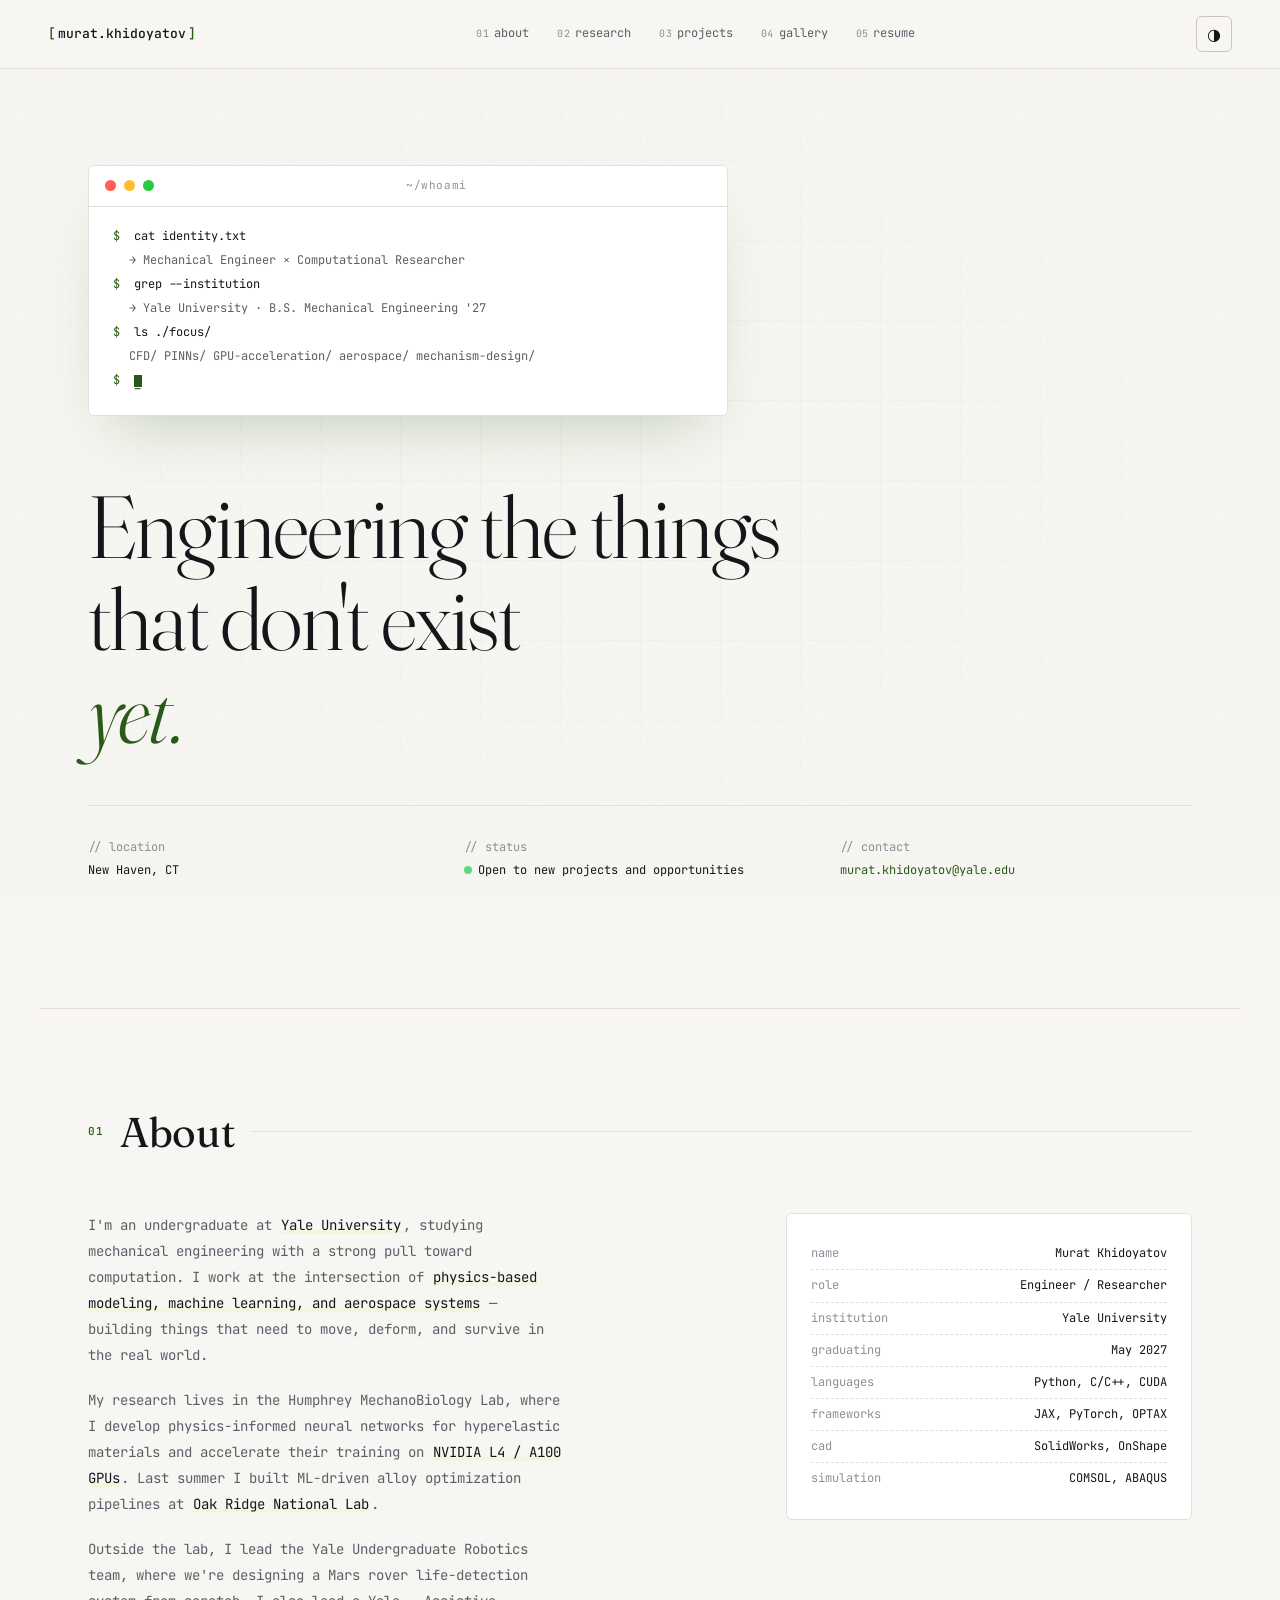
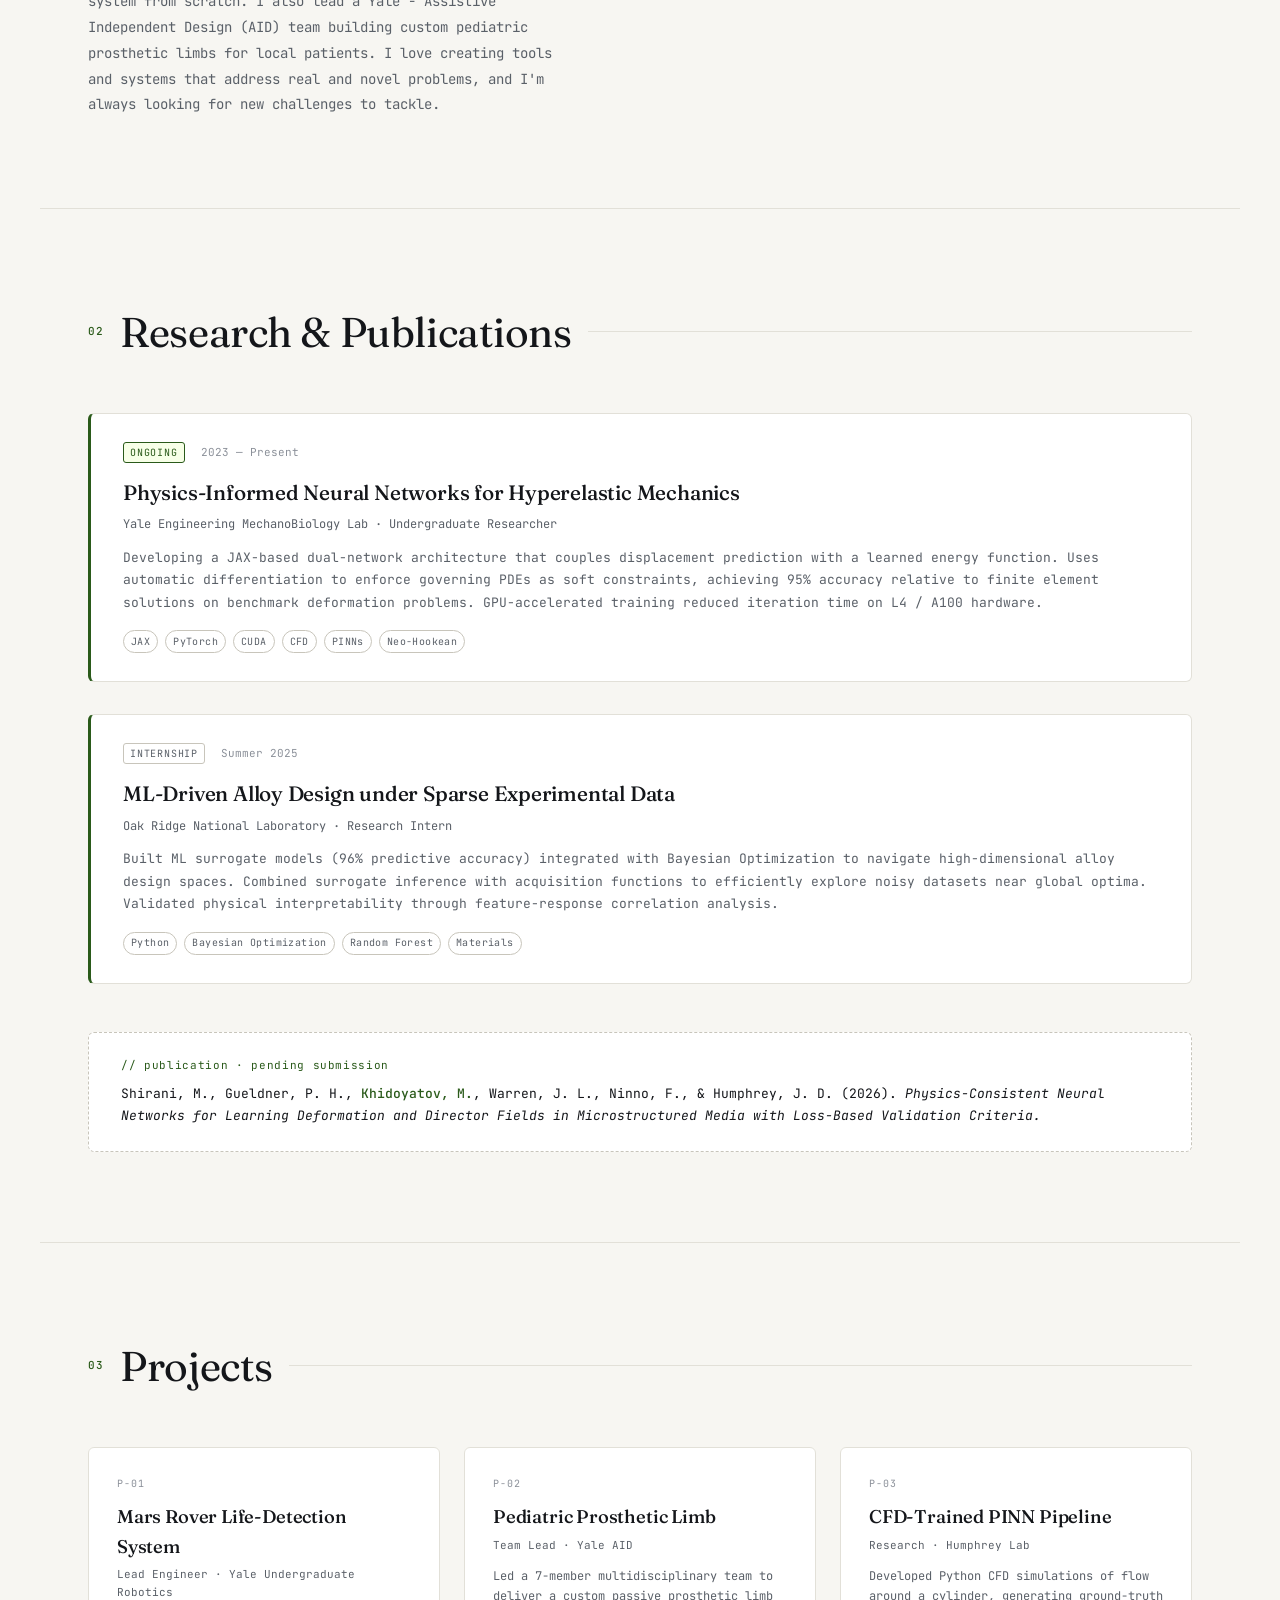
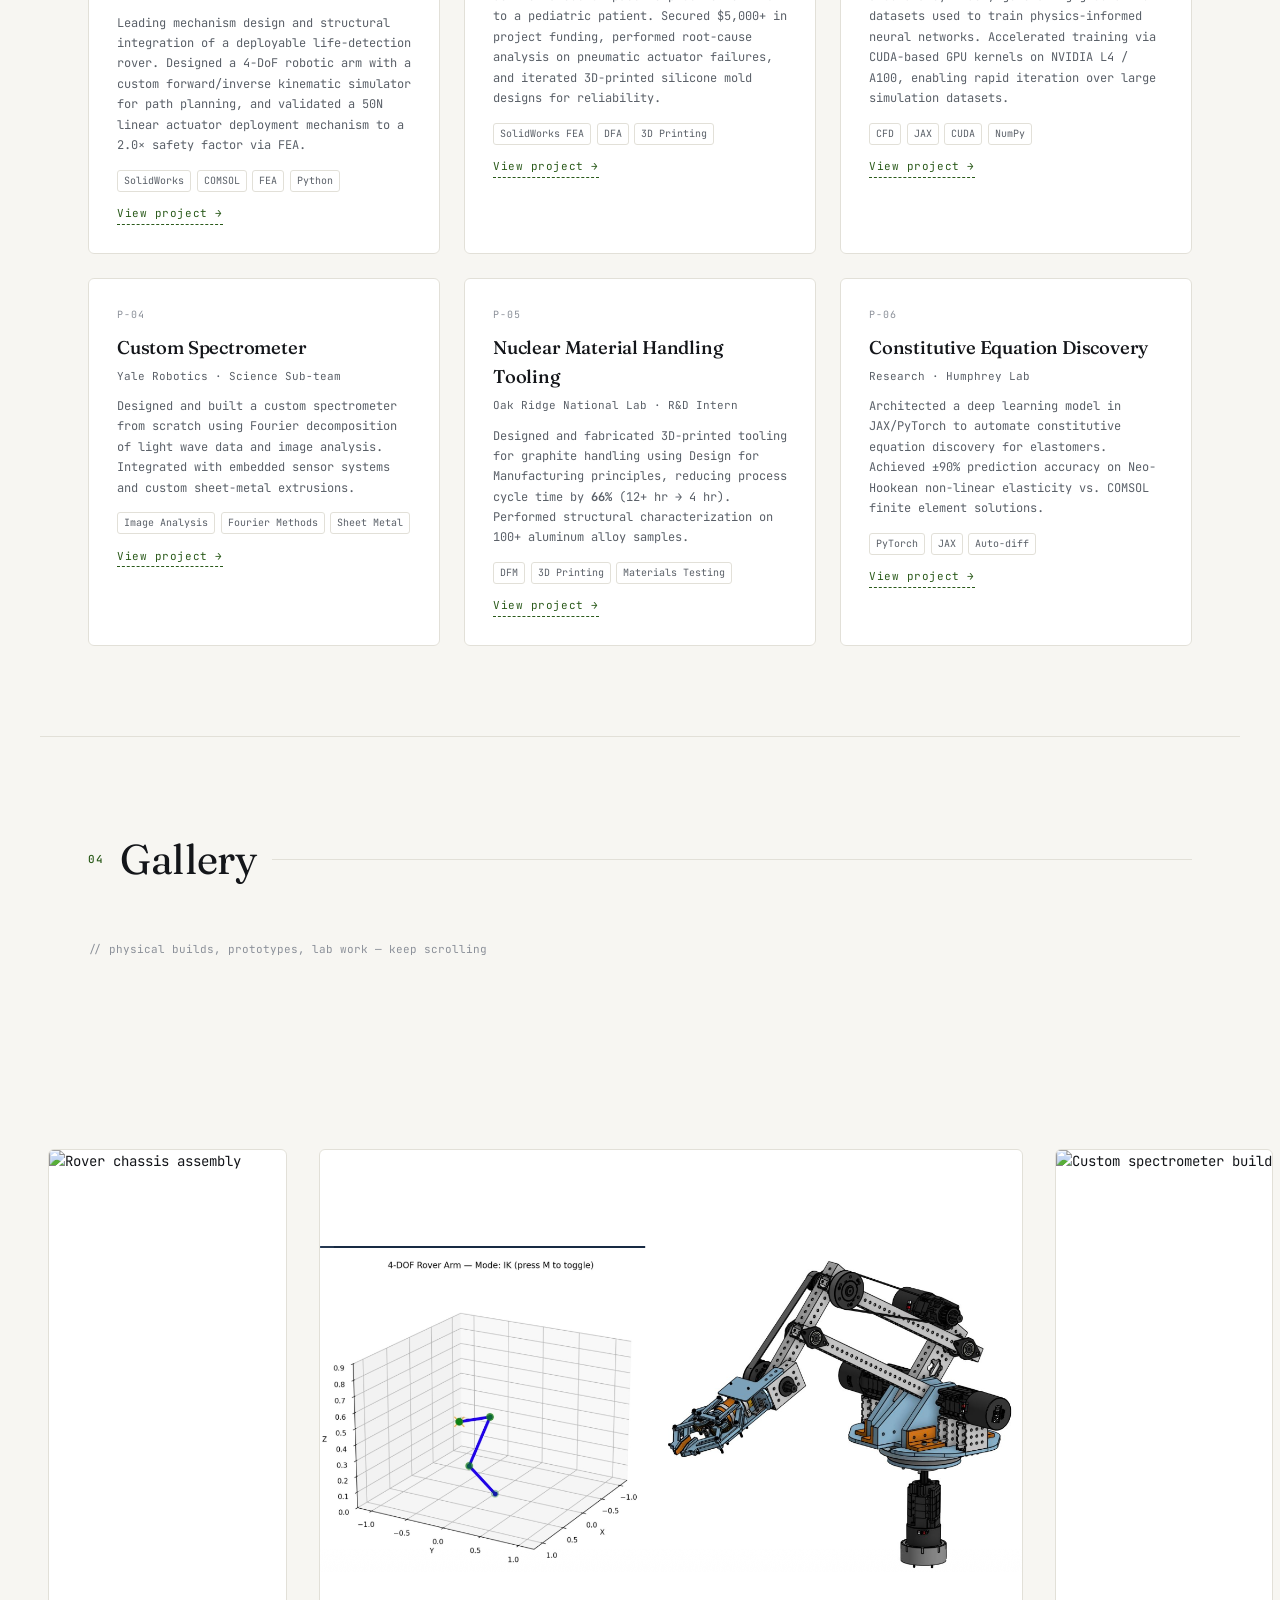
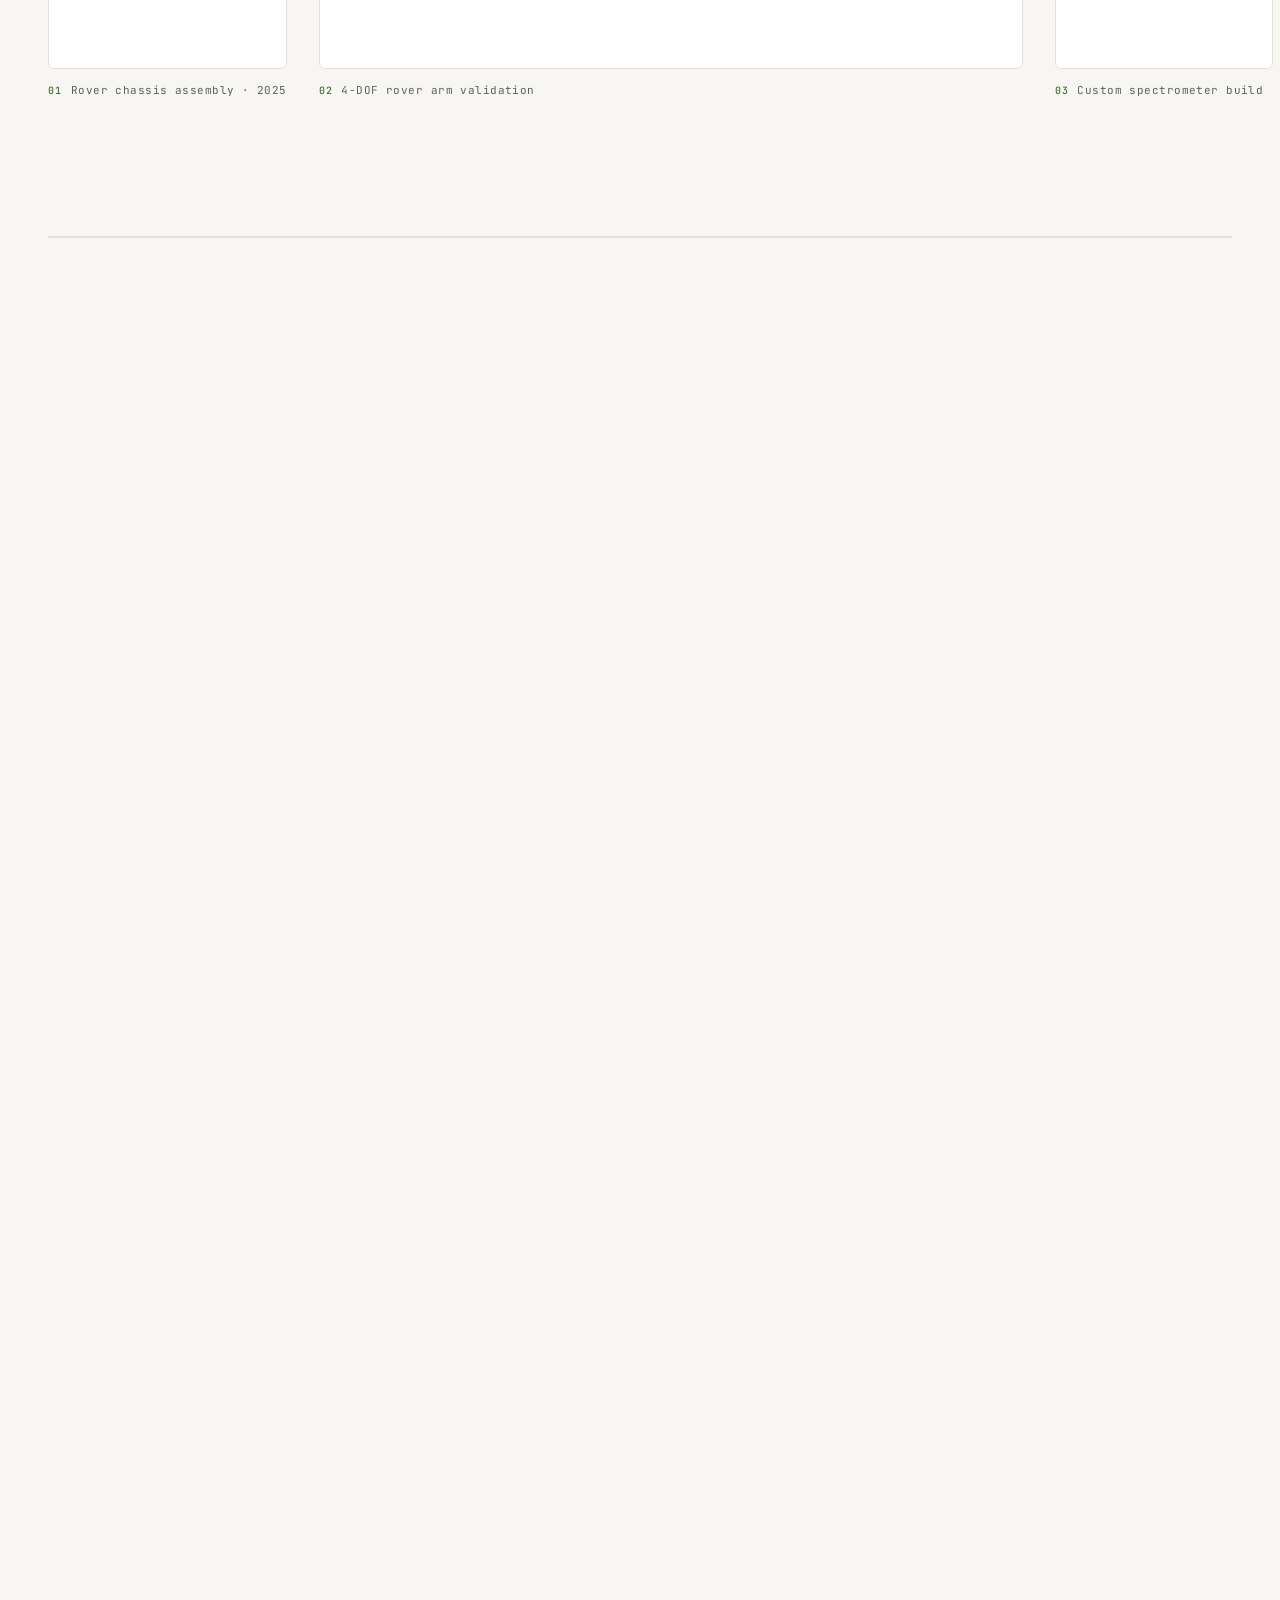
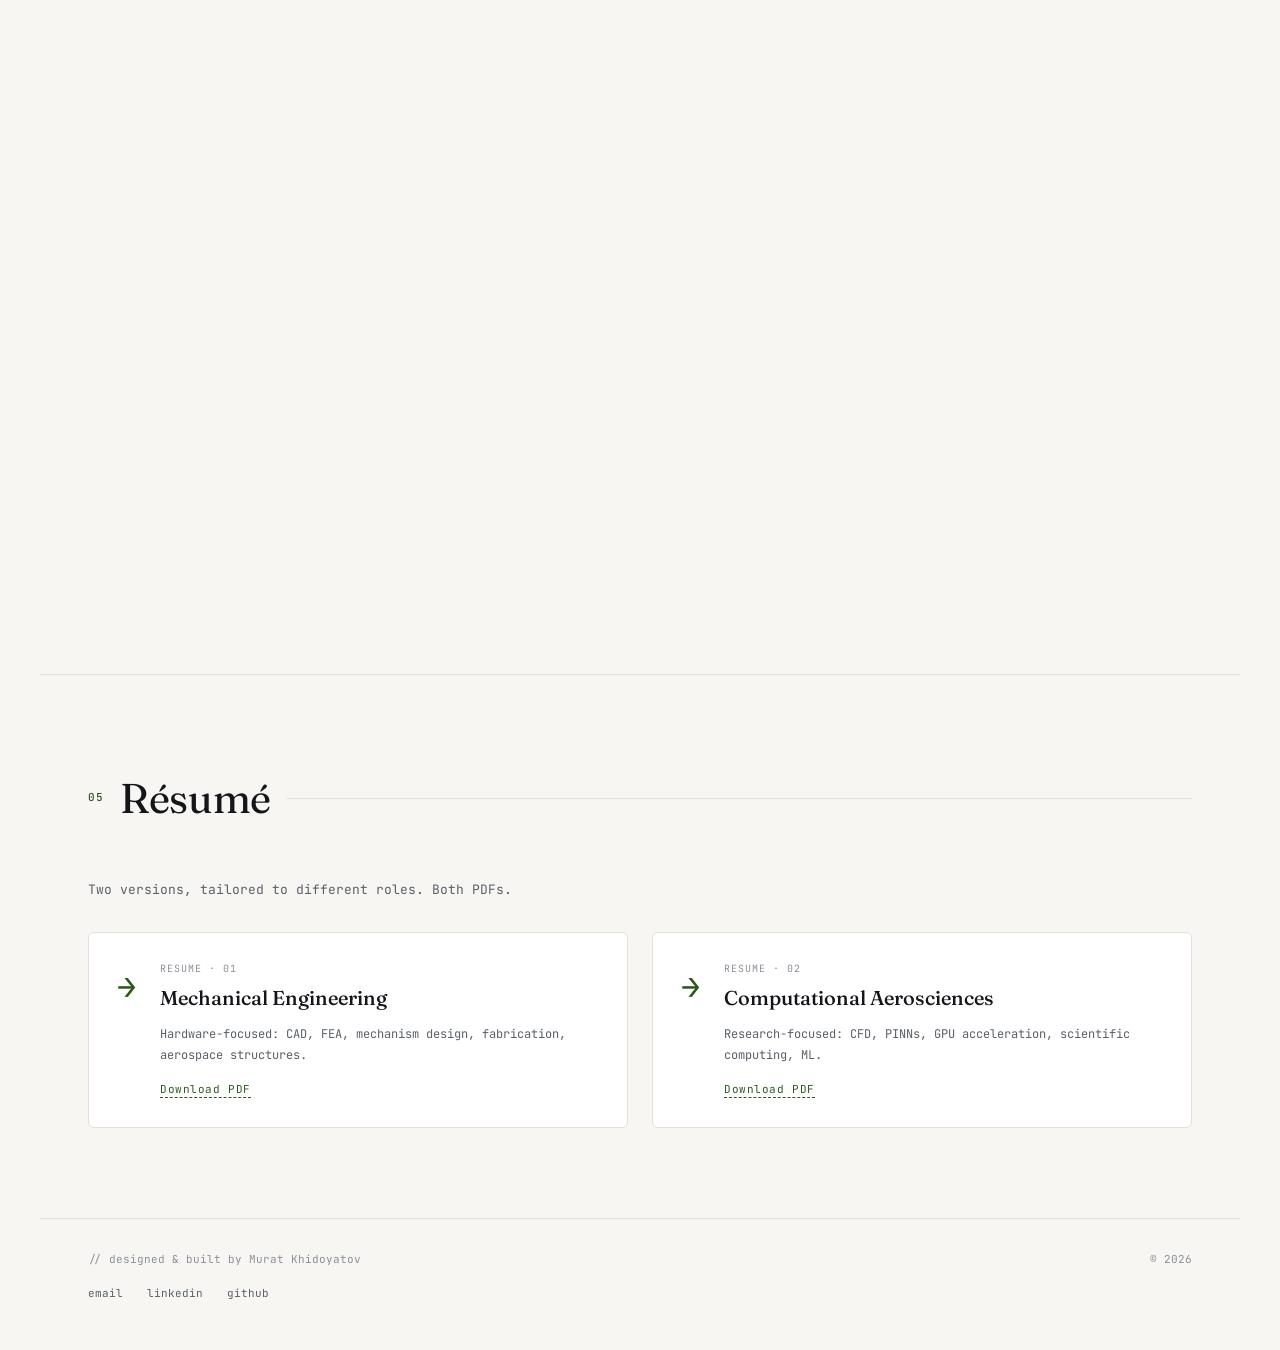
==== index.html @ 37762a69 "Add individual project detail pages with full content from portfolio PDF - Created projects/ folder " ====
<!DOCTYPE html>
<html lang="en">
<head>
  <meta charset="UTF-8" />
  <meta name="viewport" content="width=device-width, initial-scale=1.0" />
  <meta name="description" content="Murat Khidoyatov — Mechanical Engineer & Computational Researcher at Yale University." />
  <title>Murat Khidoyatov / Engineer & Researcher</title>

  <link rel="preconnect" href="https://fonts.googleapis.com" />
  <link rel="preconnect" href="https://fonts.gstatic.com" crossorigin />
  <link href="https://fonts.googleapis.com/css2?family=JetBrains+Mono:wght@300;400;500;700&family=Fraunces:opsz,wght@9..144,300;9..144,400;9..144,500;9..144,700&display=swap" rel="stylesheet" />

  <link rel="stylesheet" href="styles.css" />
  <link rel="icon" type="image/jpeg" href="img/headshot.jpg" />
  <!-- Open Graph (iMessage, Facebook, LinkedIn, Slack, Discord) -->
  <meta property="og:type" content="website" />
  <meta property="og:title" content="Murat Khidoyatov — Engineer & Researcher" />
  <meta property="og:description" content="Mechanical engineering meets computational research. Yale '27. CFD, PINNs, GPU acceleration, mechanism design." />
  <meta property="og:image" content="https://muratkhid.github.io/img/headshot.jpg" />
  <meta property="og:url" content="https://muratkhid.github.io/" />
  <meta property="og:site_name" content="Murat Khidoyatov" />

<!-- Twitter / X -->
<meta name="twitter:card" content="summary_large_image" />
<meta name="twitter:title" content="Murat Khidoyatov — Engineer & Researcher" />
<meta name="twitter:description" content="Mechanical engineering meets computational research. Yale '27." />
<meta name="twitter:image" content="https://muratkhid.github.io/img/headshot.jpg" />
</head>
<body>
  <!-- Background layers -->
  <div class="grid-bg" aria-hidden="true"></div>
  <div class="noise" aria-hidden="true"></div>

  <!-- Top nav -->
  <header class="nav">
    <a href="#" class="nav__brand">
      <span class="brand__bracket">[</span>
      <span class="brand__name">murat.khidoyatov</span>
      <span class="brand__bracket">]</span>
    </a>
    <nav class="nav__links">
      <a href="#about"><span class="nav__num">01</span>about</a>
      <a href="#research"><span class="nav__num">02</span>research</a>
      <a href="#projects"><span class="nav__num">03</span>projects</a>
      <a href="#gallery"><span class="nav__num">04</span>gallery</a>
      <a href="#resume"><span class="nav__num">05</span>resume</a>
    </nav>
    <button class="nav__theme" id="themeToggle" aria-label="Toggle theme">
      <span class="theme-icon">◐</span>
    </button>
  </header>

  <!-- HERO -->
  <section class="hero">
    <div class="hero__terminal">
      <div class="terminal__header">
        <span class="dot dot--red"></span>
        <span class="dot dot--yellow"></span>
        <span class="dot dot--green"></span>
        <span class="terminal__title">~/whoami</span>
      </div>
      <div class="terminal__body">
        <div class="line"><span class="prompt">$</span> <span class="cmd">cat identity.txt</span></div>
        <div class="line line--out">→ Mechanical Engineer × Computational Researcher</div>
        <div class="line"><span class="prompt">$</span> <span class="cmd">grep --institution</span></div>
        <div class="line line--out">→ Yale University · B.S. Mechanical Engineering '27</div>
        <div class="line"><span class="prompt">$</span> <span class="cmd">ls ./focus/</span></div>
        <div class="line line--out">CFD/  PINNs/  GPU-acceleration/  aerospace/  mechanism-design/</div>
        <div class="line"><span class="prompt">$</span> <span class="cursor">_</span></div>
      </div>
    </div>

    <h1 class="hero__title">
      <span class="title__row">Engineering the things</span>
      <span class="title__row">that don't exist</span>
      <span class="title__row title__row--accent">yet.</span>
    </h1>

    <div class="hero__meta">
      <div class="meta__col">
        <span class="meta__label">// location</span>
        <span class="meta__value">New Haven, CT</span>
      </div>
      <div class="meta__col">
        <span class="meta__label">// status</span>
        <span class="meta__value"><span class="pulse"></span>Open to new projects and opportunities</span>
      </div>
      <div class="meta__col">
        <span class="meta__label">// contact</span>
        <a class="meta__value meta__link" href="mailto:murat.khidoyatov@yale.edu">murat.khidoyatov@yale.edu</a>
      </div>
    </div>
  </section>

  <!-- ABOUT -->
  <section class="section" id="about">
    <div class="section__head">
      <span class="section__num">01</span>
      <h2 class="section__title">About</h2>
      <span class="section__rule"></span>
    </div>

    <div class="about__grid">
      <div class="about__text">
        <p>
          I'm an undergraduate at <span class="hl">Yale University</span>, studying
          mechanical engineering with a strong pull toward computation. I work at the
          intersection of <span class="hl">physics-based modeling, machine learning,
          and aerospace systems</span> — building things that need to move, deform,
          and survive in the real world.
        </p>
        <p>
          My research lives in the Humphrey MechanoBiology Lab,
          where I develop physics-informed neural networks for hyperelastic
          materials and accelerate their training on
          <span class="hl">NVIDIA L4 / A100 GPUs</span>. Last summer I built ML-driven
          alloy optimization pipelines at <span class="hl">Oak Ridge National Lab</span>.
        </p>
        <p>
          Outside the lab, I lead the Yale Undergraduate Robotics team, where we're
          designing a Mars rover life-detection system from scratch. I also lead a Yale - Assistive Independent Design (AID) team building custom pediatric prosthetic limbs for local patients.
          I love creating tools and systems that address real and novel problems, and I'm always looking for new challenges to tackle.
        </p>
      </div>

      <aside class="about__card">
        <div class="card__row"><span>name</span><span>Murat Khidoyatov</span></div>
        <div class="card__row"><span>role</span><span>Engineer / Researcher</span></div>
        <div class="card__row"><span>institution</span><span>Yale University</span></div>
        <div class="card__row"><span>graduating</span><span>May 2027</span></div>
        <div class="card__row"><span>languages</span><span>Python, C/C++, CUDA</span></div>
        <div class="card__row"><span>frameworks</span><span>JAX, PyTorch, OPTAX</span></div>
        <div class="card__row"><span>cad</span><span>SolidWorks, OnShape</span></div>
        <div class="card__row"><span>simulation</span><span>COMSOL, ABAQUS</span></div>
      </aside>
    </div>
  </section>

  <!-- RESEARCH & PUBLICATIONS -->
  <section class="section" id="research">
    <div class="section__head">
      <span class="section__num">02</span>
      <h2 class="section__title">Research &amp; Publications</h2>
      <span class="section__rule"></span>
    </div>

    <div class="research__list">
      <article class="research__item">
        <div class="research__meta">
          <span class="tag tag--active">ongoing</span>
          <span class="research__date">2023 — Present</span>
        </div>
        <h3 class="research__title">Physics-Informed Neural Networks for Hyperelastic Mechanics</h3>
        <p class="research__org">Yale Engineering MechanoBiology Lab · Undergraduate Researcher</p>
        <p class="research__body">
          Developing a JAX-based dual-network architecture that couples displacement
          prediction with a learned energy function. Uses automatic differentiation
          to enforce governing PDEs as soft constraints, achieving 95% accuracy
          relative to finite element solutions on benchmark deformation problems.
          GPU-accelerated training reduced iteration time on L4 / A100 hardware.
        </p>
        <div class="research__tech">
          <span>JAX</span><span>PyTorch</span><span>CUDA</span><span>CFD</span><span>PINNs</span><span>Neo-Hookean</span>
        </div>
      </article>

      <article class="research__item">
        <div class="research__meta">
          <span class="tag">internship</span>
          <span class="research__date">Summer 2025</span>
        </div>
        <h3 class="research__title">ML-Driven Alloy Design under Sparse Experimental Data</h3>
        <p class="research__org">Oak Ridge National Laboratory · Research Intern</p>
        <p class="research__body">
          Built ML surrogate models (96% predictive accuracy) integrated with
          Bayesian Optimization to navigate high-dimensional alloy design spaces.
          Combined surrogate inference with acquisition functions to efficiently
          explore noisy datasets near global optima. Validated physical
          interpretability through feature-response correlation analysis.
        </p>
        <div class="research__tech">
          <span>Python</span><span>Bayesian Optimization</span><span>Random Forest</span><span>Materials</span>
        </div>
      </article>
    </div>

    <div class="publication">
      <div class="publication__label">// publication · pending submission</div>
      <p class="publication__cite">
        Shirani, M., Gueldner, P. H., <strong>Khidoyatov, M.</strong>, Warren, J. L.,
        Ninno, F., &amp; Humphrey, J. D. (2026).
        <em>Physics-Consistent Neural Networks for Learning Deformation and Director
        Fields in Microstructured Media with Loss-Based Validation Criteria.</em>
      </p>
    </div>
  </section>

  <!-- PROJECTS -->
  <section class="section" id="projects">
    <div class="section__head">
      <span class="section__num">03</span>
      <h2 class="section__title">Projects</h2>
      <span class="section__rule"></span>
    </div>

    <div class="projects__grid">
      <article class="project">
        <div class="project__index">P-01</div>
        <h3 class="project__title">Mars Rover Life-Detection System</h3>
        <p class="project__role">Lead Engineer · Yale Undergraduate Robotics</p>
        <p class="project__body">
          Leading mechanism design and structural integration of a deployable
          life-detection rover. Designed a 4-DoF robotic arm with a custom
          forward/inverse kinematic simulator for path planning, and validated a
          50N linear actuator deployment mechanism to a 2.0× safety factor via FEA.
        </p>
        <div class="project__tech">
          <span>SolidWorks</span><span>COMSOL</span><span>FEA</span><span>Python</span>
        </div>
        <a href="projects/mars-rover.html" class="project__link">View project →</a>
      </article>

      <article class="project">
        <div class="project__index">P-02</div>
        <h3 class="project__title">Pediatric Prosthetic Limb</h3>
        <p class="project__role">Team Lead · Yale AID</p>
        <p class="project__body">
          Led a 7-member multidisciplinary team to deliver a custom passive
          prosthetic limb to a pediatric patient. Secured $5,000+ in project
          funding, performed root-cause analysis on pneumatic actuator failures,
          and iterated 3D-printed silicone mold designs for reliability.
        </p>
        <div class="project__tech">
          <span>SolidWorks FEA</span><span>DFA</span><span>3D Printing</span>
        </div>
        <a href="projects/prosthetics.html" class="project__link">View project →</a>
      </article>

      <article class="project">
        <div class="project__index">P-03</div>
        <h3 class="project__title">CFD-Trained PINN Pipeline</h3>
        <p class="project__role">Research · Humphrey Lab</p>
        <p class="project__body">
          Developed Python CFD simulations of flow around a cylinder, generating
          ground-truth datasets used to train physics-informed neural networks.
          Accelerated training via CUDA-based GPU kernels on NVIDIA L4 / A100,
          enabling rapid iteration over large simulation datasets.
        </p>
        <div class="project__tech">
          <span>CFD</span><span>JAX</span><span>CUDA</span><span>NumPy</span>
        </div>
        <a href="projects/research.html" class="project__link">View project →</a>
      </article>

      <article class="project">
        <div class="project__index">P-04</div>
        <h3 class="project__title">Custom Spectrometer</h3>
        <p class="project__role">Yale Robotics · Science Sub-team</p>
        <p class="project__body">
          Designed and built a custom spectrometer from scratch using Fourier
          decomposition of light wave data and image analysis. Integrated with
          embedded sensor systems and custom sheet-metal extrusions.
        </p>
        <div class="project__tech">
          <span>Image Analysis</span><span>Fourier Methods</span><span>Sheet Metal</span>
        </div>
        <a href="projects/spectrometer.html" class="project__link">View project →</a>
      </article>

      <article class="project">
        <div class="project__index">P-05</div>
        <h3 class="project__title">Nuclear Material Handling Tooling</h3>
        <p class="project__role">Oak Ridge National Lab · R&amp;D Intern</p>
        <p class="project__body">
          Designed and fabricated 3D-printed tooling for graphite handling using
          Design for Manufacturing principles, reducing process cycle time by
          <strong>66%</strong> (12+ hr → 4 hr). Performed structural
          characterization on 100+ aluminum alloy samples.
        </p>
        <div class="project__tech">
          <span>DFM</span><span>3D Printing</span><span>Materials Testing</span>
        </div>
        <a href="projects/ornl.html" class="project__link">View project →</a>
      </article>

      <article class="project">
        <div class="project__index">P-06</div>
        <h3 class="project__title">Constitutive Equation Discovery</h3>
        <p class="project__role">Research · Humphrey Lab</p>
        <p class="project__body">
          Architected a deep learning model in JAX/PyTorch to automate constitutive
          equation discovery for elastomers. Achieved ±90% prediction accuracy on
          Neo-Hookean non-linear elasticity vs. COMSOL finite element solutions.
        </p>
        <div class="project__tech">
          <span>PyTorch</span><span>JAX</span><span>Auto-diff</span>
        </div>
        <a href="projects/research.html" class="project__link">View project →</a>
      </article>
    </div>
  </section>

  <!-- GALLERY -->
  <section class="section section--gallery" id="gallery">
    <div class="section__head">
      <span class="section__num">04</span>
      <h2 class="section__title">Gallery</h2>
      <span class="section__rule"></span>
    </div>

    <p class="gallery__hint">// physical builds, prototypes, lab work — keep scrolling</p>
  </section>

  <!-- Apple-style horizontal-scroll-on-vertical-scroll carousel -->
  <section class="hscroll" aria-label="Project gallery carousel">
    <div class="hscroll__sticky">
      <div class="hscroll__track" id="hscrollTrack">
        <figure class="hscroll__slide">
          <img src="img/rover-deployment.jpg" alt="Rover chassis assembly" loading="lazy" />
          <figcaption><span class="cap__num">01</span>Rover chassis assembly · 2025</figcaption>
        </figure>
        <figure class="hscroll__slide">
          <img src="img/actuator-test.jpg" alt="4-DOF rover arm test" loading="lazy" />
          <figcaption><span class="cap__num">02</span>4-DOF rover arm validation</figcaption>
        </figure>
        <figure class="hscroll__slide">
          <img src="img/spectrometer.jpg" alt="Custom spectrometer build" loading="lazy" />
          <figcaption><span class="cap__num">03</span>Custom spectrometer build</figcaption>
        </figure>
        <figure class="hscroll__slide">
          <img src="img/ornl-lab.jpg" alt="Oak Ridge research poster" loading="lazy" />
          <figcaption><span class="cap__num">04</span>ORNL — ML alloy optimization</figcaption>
        </figure>
        <figure class="hscroll__slide">
          <img src="img/prosthetic-glove.jpg" alt="Pediatric prosthetic limb" loading="lazy" />
          <figcaption><span class="cap__num">05</span>Pediatric prosthetic limb</figcaption>
        </figure>
        <figure class="hscroll__slide">
          <img src="img/PINN-results.jpg" alt="ML material prediction" loading="lazy" />
          <figcaption><span class="cap__num">06</span>ML material prediction</figcaption>
        </figure>
        <figure class="hscroll__slide">
          <img src="img/flow-CFD.jpg" alt="simulating flow around a cylinder" loading="lazy" />
          <figcaption><span class="cap__num">07</span>simulating flow around a cylinder</figcaption>
        </figure>
      </div>

      <div class="hscroll__progress">
        <div class="hscroll__progress-fill" id="hscrollProgress"></div>
      </div>
    </div>
  </section>

  <!-- RESUME -->
  <section class="section" id="resume">
    <div class="section__head">
      <span class="section__num">05</span>
      <h2 class="section__title">Résumé</h2>
      <span class="section__rule"></span>
    </div>

    <p class="resume__intro">
      Two versions, tailored to different roles. Both PDFs.
    </p>

    <div class="resume__grid">
      <a class="resume__card" href="resume/Murat_Khidoyatov_Mechanical_Engineering_Resume.pdf" download>
        <div class="resume__icon">→</div>
        <div class="resume__body">
          <span class="resume__tag">RESUME · 01</span>
          <h3>Mechanical Engineering</h3>
          <p>Hardware-focused: CAD, FEA, mechanism design, fabrication, aerospace structures.</p>
          <span class="resume__cta">Download PDF</span>
        </div>
      </a>

      <a class="resume__card" href="resume/Murat_Khidoyatov_Computational_Aeroscience_Resume.pdf" download>
        <div class="resume__icon">→</div>
        <div class="resume__body">
          <span class="resume__tag">RESUME · 02</span>
          <h3>Computational Aerosciences</h3>
          <p>Research-focused: CFD, PINNs, GPU acceleration, scientific computing, ML.</p>
          <span class="resume__cta">Download PDF</span>
        </div>
      </a>
    </div>
  </section>

  <!-- FOOTER -->
  <footer class="footer">
    <div class="footer__row">
      <span class="footer__sig">// designed &amp; built by Murat Khidoyatov</span>
      <span class="footer__year">© 2026</span>
    </div>
    <div class="footer__links">
      <a href="mailto:murat.khidoyatov@yale.edu">email</a>
      <a href="https://www.linkedin.com/in/muratkhid" target="_blank" rel="noopener">linkedin</a>
      <a href="https://github.com" target="_blank" rel="noopener">github</a>
    </div>
  </footer>

  <script src="script.js"></script>
</body>
</html>
---- styles.css ----
/* ─────────────────────────────────────────────────────────────────────────────
   MURAT KHIDOYATOV / PORTFOLIO
   Aesthetic: modern technical · dark mode · mono · terminal-inspired
   ───────────────────────────────────────────────────────────────────────────── */

:root {
  /* dark theme (default) */
  --bg: #0a0b0d;
  --bg-elev: #111316;
  --bg-card: #14171b;
  --border: #1f242b;
  --border-strong: #2a3038;
  --text: #e6e7e9;
  --text-dim: #8b9099;
  --text-muted: #5a6068;
  --accent: #c8ff5e;       /* electric chartreuse */
  --accent-soft: #c8ff5e26;
  --warning: #ff9b3d;
  --success: #5dd97f;
  --danger: #ff5d5d;

  --font-mono: 'JetBrains Mono', 'SF Mono', Menlo, Consolas, monospace;
  --font-display: 'Fraunces', 'Times New Roman', serif;

  --max-w: 1200px;
  --pad: clamp(1rem, 4vw, 3rem);
  --radius: 6px;
}

[data-theme='light'] {
  --bg: #f7f6f2;
  --bg-elev: #ffffff;
  --bg-card: #ffffff;
  --border: #e2e0d8;
  --border-strong: #c8c5bb;
  --text: #14161a;
  --text-dim: #5a6068;
  --text-muted: #8b9099;
  --accent: #2a5a1a;
}

* { margin: 0; padding: 0; box-sizing: border-box; }

html { scroll-behavior: smooth; }

body {
  font-family: var(--font-mono);
  background: var(--bg);
  color: var(--text);
  font-size: 14px;
  line-height: 1.6;
  font-feature-settings: 'ss01', 'ss02', 'cv01';
  -webkit-font-smoothing: antialiased;
  overflow-x: hidden;
  position: relative;
}

/* ── Background layers ───────────────────────────────────────────────────── */

.grid-bg {
  position: fixed;
  inset: 0;
  background-image:
    linear-gradient(var(--border) 1px, transparent 1px),
    linear-gradient(90deg, var(--border) 1px, transparent 1px);
  background-size: 80px 80px;
  opacity: 0.25;
  pointer-events: none;
  z-index: 0;
  mask-image: radial-gradient(ellipse at center, black 20%, transparent 75%);
  -webkit-mask-image: radial-gradient(ellipse at center, black 20%, transparent 75%);
}

.noise {
  position: fixed;
  inset: 0;
  pointer-events: none;
  z-index: 1;
  opacity: 0.04;
  background-image: url("data:image/svg+xml,%3Csvg xmlns='http://www.w3.org/2000/svg' width='200' height='200'%3E%3Cfilter id='n'%3E%3CfeTurbulence baseFrequency='0.85' numOctaves='2' stitchTiles='stitch'/%3E%3C/filter%3E%3Crect width='200' height='200' filter='url(%23n)'/%3E%3C/svg%3E");
}

/* ── Navigation ──────────────────────────────────────────────────────────── */

.nav {
  position: sticky;
  top: 0;
  z-index: 100;
  display: flex;
  align-items: center;
  justify-content: space-between;
  padding: 1rem var(--pad);
  background: color-mix(in srgb, var(--bg) 85%, transparent);
  backdrop-filter: blur(12px);
  -webkit-backdrop-filter: blur(12px);
  border-bottom: 1px solid var(--border);
}

.nav__brand {
  text-decoration: none;
  color: var(--text);
  font-size: 13px;
  font-weight: 500;
  display: flex;
  gap: 0.15em;
}

.brand__bracket { color: var(--accent); }

.nav__links {
  display: flex;
  gap: 1.75rem;
  font-size: 12px;
}

.nav__links a {
  text-decoration: none;
  color: var(--text-dim);
  transition: color 0.15s ease;
  display: flex;
  align-items: baseline;
  gap: 0.4em;
}

.nav__links a:hover { color: var(--accent); }

.nav__num {
  font-size: 10px;
  color: var(--text-muted);
  letter-spacing: 0.05em;
}

.nav__theme {
  background: transparent;
  border: 1px solid var(--border-strong);
  color: var(--text);
  width: 36px;
  height: 36px;
  border-radius: var(--radius);
  cursor: pointer;
  font-size: 16px;
  transition: all 0.2s ease;
}

.nav__theme:hover {
  border-color: var(--accent);
  color: var(--accent);
}

@media (max-width: 720px) {
  .nav__links { display: none; }
}

/* ── Hero ────────────────────────────────────────────────────────────────── */

.hero {
  position: relative;
  z-index: 2;
  max-width: var(--max-w);
  margin: 0 auto;
  padding: clamp(3rem, 8vw, 6rem) var(--pad) clamp(4rem, 10vw, 8rem);
}

.hero__terminal {
  background: var(--bg-card);
  border: 1px solid var(--border);
  border-radius: var(--radius);
  margin-bottom: 4rem;
  max-width: 640px;
  font-size: 12px;
  box-shadow: 0 30px 60px -30px color-mix(in srgb, var(--accent) 30%, transparent);
  animation: fadeIn 0.8s ease 0.1s both;
}

.terminal__header {
  display: flex;
  align-items: center;
  gap: 0.5rem;
  padding: 0.7rem 1rem;
  border-bottom: 1px solid var(--border);
  background: var(--bg-elev);
  border-radius: var(--radius) var(--radius) 0 0;
}

.dot {
  width: 11px; height: 11px;
  border-radius: 50%;
}
.dot--red { background: #ff5f56; }
.dot--yellow { background: #ffbd2e; }
.dot--green { background: #27c93f; }

.terminal__title {
  margin-left: auto;
  margin-right: auto;
  color: var(--text-muted);
  font-size: 11px;
  letter-spacing: 0.05em;
}

.terminal__body {
  padding: 1.25rem 1.5rem;
}

.line {
  margin-bottom: 0.4em;
}

.prompt { color: var(--accent); margin-right: 0.6em; }
.cmd    { color: var(--text); }
.line--out { color: var(--text-dim); padding-left: 1.3em; }

.cursor {
  display: inline-block;
  background: var(--accent);
  width: 8px; height: 1em;
  vertical-align: middle;
  animation: blink 1s steps(2) infinite;
}
@keyframes blink { 50% { opacity: 0; } }

.hero__title {
  font-family: var(--font-display);
  font-weight: 300;
  font-size: clamp(2.5rem, 7vw, 5.5rem);
  line-height: 1.05;
  letter-spacing: -0.02em;
  margin-bottom: 3rem;
  max-width: 16ch;
}

.title__row {
  display: block;
  animation: rise 1s ease both;
}
.title__row:nth-child(1) { animation-delay: 0.3s; }
.title__row:nth-child(2) { animation-delay: 0.5s; }
.title__row:nth-child(3) { animation-delay: 0.7s; }

.title__row--accent {
  font-style: italic;
  color: var(--accent);
}

@keyframes rise {
  from { opacity: 0; transform: translateY(20px); }
  to   { opacity: 1; transform: translateY(0); }
}
@keyframes fadeIn {
  from { opacity: 0; }
  to   { opacity: 1; }
}

.hero__meta {
  display: grid;
  grid-template-columns: repeat(auto-fit, minmax(220px, 1fr));
  gap: 1.5rem;
  padding-top: 2rem;
  border-top: 1px solid var(--border);
  font-size: 12px;
}

.meta__col { display: flex; flex-direction: column; gap: 0.3em; }
.meta__label { color: var(--text-muted); }
.meta__value { color: var(--text); }
.meta__link {
  color: var(--accent);
  text-decoration: none;
  transition: opacity 0.15s ease;
}
.meta__link:hover { opacity: 0.7; }

.pulse {
  display: inline-block;
  width: 8px; height: 8px;
  background: var(--success);
  border-radius: 50%;
  margin-right: 0.5em;
  box-shadow: 0 0 0 0 var(--success);
  animation: pulse 2s infinite;
}

@keyframes pulse {
  0%   { box-shadow: 0 0 0 0 color-mix(in srgb, var(--success) 60%, transparent); }
  70%  { box-shadow: 0 0 0 8px transparent; }
  100% { box-shadow: 0 0 0 0 transparent; }
}

/* ── Sections ────────────────────────────────────────────────────────────── */

.section {
  position: relative;
  z-index: 2;
  max-width: var(--max-w);
  margin: 0 auto;
  padding: clamp(3rem, 7vw, 6rem) var(--pad);
  border-top: 1px solid var(--border);
}

.section__head {
  display: flex;
  align-items: center;
  gap: 1rem;
  margin-bottom: 3rem;
}

.section__num {
  font-size: 11px;
  color: var(--accent);
  letter-spacing: 0.1em;
  font-weight: 500;
}

.section__title {
  font-family: var(--font-display);
  font-weight: 400;
  font-size: clamp(1.8rem, 4vw, 2.6rem);
  letter-spacing: -0.01em;
}

.section__rule {
  flex: 1;
  height: 1px;
  background: var(--border);
}

/* ── About ───────────────────────────────────────────────────────────────── */

.about__grid {
  display: grid;
  grid-template-columns: 1.6fr 1fr;
  gap: 3rem;
  align-items: start;
}

@media (max-width: 820px) {
  .about__grid { grid-template-columns: 1fr; }
}

.about__text p {
  color: var(--text-dim);
  font-size: 14px;
  line-height: 1.85;
  margin-bottom: 1.4em;
  max-width: 60ch;
}

.about__text p:last-child { margin-bottom: 0; }

.hl {
  color: var(--text);
  background: linear-gradient(transparent 80%, var(--accent-soft) 80%);
  padding: 0 0.1em;
}

.link {
  color: var(--accent);
  text-decoration: none;
  border-bottom: 1px dashed var(--accent);
  transition: opacity 0.15s ease;
}
.link:hover { opacity: 0.7; }

.about__card {
  background: var(--bg-card);
  border: 1px solid var(--border);
  border-radius: var(--radius);
  padding: 1.5rem;
  font-size: 12px;
  position: sticky;
  top: 6rem;
}

.card__row {
  display: flex;
  justify-content: space-between;
  padding: 0.5em 0;
  border-bottom: 1px dashed var(--border);
}
.card__row:last-child { border-bottom: 0; }
.card__row span:first-child { color: var(--text-muted); }
.card__row span:last-child  { color: var(--text); text-align: right; }

/* ── Research ────────────────────────────────────────────────────────────── */

.research__list {
  display: flex;
  flex-direction: column;
  gap: 2rem;
  margin-bottom: 3rem;
}

.research__item {
  background: var(--bg-card);
  border: 1px solid var(--border);
  border-left: 3px solid var(--accent);
  border-radius: var(--radius);
  padding: 1.75rem 2rem;
  transition: transform 0.25s ease, border-color 0.25s ease;
}

.research__item:hover {
  transform: translateX(4px);
  border-left-color: var(--text);
}

.research__meta {
  display: flex;
  align-items: center;
  gap: 1rem;
  font-size: 11px;
  color: var(--text-muted);
  margin-bottom: 0.8rem;
}

.tag {
  display: inline-block;
  padding: 0.15em 0.6em;
  border: 1px solid var(--border-strong);
  border-radius: 3px;
  font-size: 10px;
  letter-spacing: 0.08em;
  text-transform: uppercase;
  color: var(--text-dim);
}

.tag--active {
  color: var(--accent);
  border-color: var(--accent);
  background: var(--accent-soft);
}

.research__title {
  font-family: var(--font-display);
  font-weight: 500;
  font-size: 1.3rem;
  margin-bottom: 0.3em;
  letter-spacing: -0.01em;
}

.research__org {
  color: var(--text-dim);
  font-size: 12px;
  margin-bottom: 1em;
}

.research__body {
  color: var(--text-dim);
  font-size: 13px;
  line-height: 1.75;
  margin-bottom: 1.2em;
}

.research__tech {
  display: flex;
  flex-wrap: wrap;
  gap: 0.5em;
}
.research__tech span {
  font-size: 10px;
  padding: 0.25em 0.7em;
  border: 1px solid var(--border-strong);
  border-radius: 999px;
  color: var(--text-dim);
  letter-spacing: 0.04em;
}

.publication {
  background: var(--bg-elev);
  border: 1px dashed var(--border-strong);
  border-radius: var(--radius);
  padding: 1.5rem 2rem;
}

.publication__label {
  font-size: 11px;
  color: var(--accent);
  letter-spacing: 0.06em;
  margin-bottom: 0.8em;
}

.publication__cite {
  color: var(--text);
  font-size: 13px;
  line-height: 1.7;
}

.publication__cite strong {
  color: var(--accent);
  font-weight: 500;
}

/* ── Projects ────────────────────────────────────────────────────────────── */

.projects__grid {
  display: grid;
  grid-template-columns: repeat(auto-fill, minmax(320px, 1fr));
  gap: 1.5rem;
}

.project {
  background: var(--bg-card);
  border: 1px solid var(--border);
  border-radius: var(--radius);
  padding: 1.75rem;
  position: relative;
  overflow: hidden;
  transition: border-color 0.25s ease, transform 0.25s ease;
}

.project::before {
  content: '';
  position: absolute;
  top: 0; left: 0; right: 0;
  height: 1px;
  background: linear-gradient(90deg, transparent, var(--accent), transparent);
  transform: translateX(-100%);
  transition: transform 0.5s ease;
}

.project:hover {
  border-color: var(--border-strong);
  transform: translateY(-2px);
}
.project:hover::before { transform: translateX(0); }

.project__index {
  font-size: 10px;
  color: var(--text-muted);
  letter-spacing: 0.1em;
  margin-bottom: 1em;
}

.project__title {
  font-family: var(--font-display);
  font-weight: 500;
  font-size: 1.15rem;
  margin-bottom: 0.3em;
  letter-spacing: -0.01em;
}

.project__role {
  color: var(--text-dim);
  font-size: 11px;
  margin-bottom: 1em;
}

.project__body {
  color: var(--text-dim);
  font-size: 12px;
  line-height: 1.7;
  margin-bottom: 1.2em;
}

.project__tech {
  display: flex;
  flex-wrap: wrap;
  gap: 0.4em;
}

.project__tech span {
  font-size: 10px;
  padding: 0.2em 0.6em;
  background: var(--bg-elev);
  border: 1px solid var(--border);
  border-radius: 3px;
  color: var(--text-dim);
}

/* ── Gallery hint ────────────────────────────────────────────────────────── */

.section--gallery { padding-bottom: 1rem; }

.gallery__hint {
  color: var(--text-muted);
  font-size: 11px;
  margin-bottom: 0;
}

/* ── Apple-style horizontal-scroll-on-vertical-scroll ────────────────────── */

.hscroll {
  position: relative;
  height: 500vh;       /* total scroll budget — tweak for pacing */
  background: var(--bg);
}

.hscroll__sticky {
  position: sticky;
  top: 0;
  height: 100vh;
  overflow: hidden;
  display: flex;
  flex-direction: column;
  justify-content: center;
}

.hscroll__track {
  display: flex;
  align-items: center;
  gap: 2rem;
  padding-left: var(--pad);
  padding-right: var(--pad);
  will-change: transform;
}

.hscroll__slide {
  flex: 0 0 auto;
  display: flex;
  flex-direction: column;
  gap: 0.8rem;
  max-width: min(55vw, 720px);
}

.hscroll__slide img {
  height: min(60vh, 520px);
  width: auto;
  max-width: 100%;
  display: block;
  border-radius: var(--radius);
  border: 1px solid var(--border);
  background: var(--bg-card);
  object-fit: contain;
}

.hscroll__slide figcaption {
  font-family: var(--font-mono);
  font-size: 11px;
  color: var(--text-dim);
  letter-spacing: 0.04em;
  display: flex;
  align-items: baseline;
  gap: 0.8em;
}

.cap__num {
  color: var(--accent);
  font-size: 10px;
  letter-spacing: 0.1em;
}

.hscroll__progress {
  position: absolute;
  bottom: 4vh;
  left: var(--pad);
  right: var(--pad);
  height: 2px;
  background: var(--border);
  border-radius: 2px;
  overflow: hidden;
}

.hscroll__progress-fill {
  height: 100%;
  width: 0%;
  background: var(--accent);
  transition: width 0.05s linear;
}

@media (max-width: 720px) {
  .hscroll { height: auto; }
  .hscroll__sticky {
    position: static;
    height: auto;
    padding: 1rem 0 2rem;
  }
  .hscroll__track {
    overflow-x: auto;
    scroll-snap-type: x mandatory;
    padding-bottom: 1rem;
  }
  .hscroll__track::-webkit-scrollbar { display: none; }
  .hscroll__slide {
    scroll-snap-align: start;
    max-width: 90vw;
  }
  .hscroll__slide img { height: 50vh; }
  .hscroll__progress { display: none; }
}

/* ── Resume ──────────────────────────────────────────────────────────────── */

.resume__intro {
  color: var(--text-dim);
  font-size: 13px;
  margin-bottom: 2rem;
  max-width: 60ch;
}

.resume__grid {
  display: grid;
  grid-template-columns: repeat(auto-fit, minmax(320px, 1fr));
  gap: 1.5rem;
}

.resume__card {
  display: flex;
  align-items: stretch;
  gap: 1.5rem;
  text-decoration: none;
  background: var(--bg-card);
  border: 1px solid var(--border);
  border-radius: var(--radius);
  padding: 1.75rem;
  color: var(--text);
  transition: all 0.25s ease;
  position: relative;
  overflow: hidden;
}

.resume__card:hover {
  border-color: var(--accent);
  transform: translateY(-2px);
  box-shadow: 0 20px 40px -20px color-mix(in srgb, var(--accent) 25%, transparent);
}

.resume__icon {
  font-size: 2rem;
  color: var(--accent);
  align-self: flex-start;
  transition: transform 0.25s ease;
}

.resume__card:hover .resume__icon { transform: translateX(6px); }

.resume__body { flex: 1; }

.resume__tag {
  font-size: 10px;
  color: var(--text-muted);
  letter-spacing: 0.1em;
  margin-bottom: 0.5em;
  display: block;
}

.resume__body h3 {
  font-family: var(--font-display);
  font-weight: 500;
  font-size: 1.25rem;
  margin-bottom: 0.5em;
}

.resume__body p {
  color: var(--text-dim);
  font-size: 12px;
  line-height: 1.7;
  margin-bottom: 1em;
}

.resume__cta {
  font-size: 11px;
  color: var(--accent);
  letter-spacing: 0.05em;
  border-bottom: 1px dashed var(--accent);
  padding-bottom: 1px;
}

/* ── Footer ──────────────────────────────────────────────────────────────── */

.footer {
  position: relative;
  z-index: 2;
  max-width: var(--max-w);
  margin: 0 auto;
  padding: 2rem var(--pad) 3rem;
  border-top: 1px solid var(--border);
  display: flex;
  flex-direction: column;
  gap: 1rem;
  font-size: 11px;
  color: var(--text-muted);
}

.footer__row {
  display: flex;
  justify-content: space-between;
  align-items: center;
}

.footer__links {
  display: flex;
  gap: 1.5rem;
}

.footer__links a {
  color: var(--text-dim);
  text-decoration: none;
  transition: color 0.15s ease;
}
.footer__links a:hover { color: var(--accent); }

/* ── Selection ───────────────────────────────────────────────────────────── */
::selection {
  background: var(--accent);
  color: var(--bg);
}

/* ── Reduced motion ──────────────────────────────────────────────────────── */
@media (prefers-reduced-motion: reduce) {
  *, *::before, *::after {
    animation-duration: 0.01ms !important;
    transition-duration: 0.01ms !important;
  }
  .hscroll { height: auto; }
  .hscroll__sticky { position: static; height: auto; }
  .hscroll__track { flex-wrap: wrap; transform: none !important; }
}

/* ── Project card "View" link ────────────────────────────────────────────── */

.project__link {
  display: inline-block;
  margin-top: 1.2em;
  font-size: 11px;
  color: var(--accent);
  text-decoration: none;
  letter-spacing: 0.05em;
  border-bottom: 1px dashed var(--accent);
  padding-bottom: 1px;
  transition: opacity 0.15s ease;
}
.project__link:hover { opacity: 0.7; }

/* ── Project detail pages ────────────────────────────────────────────────── */

.proj-back {
  display: inline-flex;
  align-items: center;
  gap: 0.5em;
  font-size: 12px;
  color: var(--text-dim);
  text-decoration: none;
  margin-bottom: 2rem;
  transition: color 0.15s ease;
  letter-spacing: 0.03em;
}
.proj-back:hover { color: var(--accent); }

.proj-hero {
  padding-bottom: 0;
}

.proj-hero__label {
  font-size: 11px;
  color: var(--accent);
  letter-spacing: 0.1em;
  margin-bottom: 1em;
}

.proj-hero__title {
  font-family: var(--font-display);
  font-weight: 400;
  font-size: clamp(2rem, 5vw, 3.5rem);
  letter-spacing: -0.02em;
  line-height: 1.1;
  margin-bottom: 0.6em;
  max-width: 22ch;
}

.proj-hero__role {
  color: var(--text-dim);
  font-size: 12px;
  margin-bottom: 1.5rem;
}

.proj-hero__tags {
  display: flex;
  flex-wrap: wrap;
  gap: 0.5em;
}

.proj-hero__tags span {
  font-size: 10px;
  padding: 0.25em 0.7em;
  border: 1px solid var(--border-strong);
  border-radius: 999px;
  color: var(--text-dim);
  letter-spacing: 0.04em;
}

.proj-images {
  position: relative;
  z-index: 2;
  max-width: var(--max-w);
  margin: 0 auto;
  padding: 2.5rem var(--pad) 0;
}

.proj-images__grid {
  display: grid;
  gap: 1rem;
}

.proj-images__grid--two {
  grid-template-columns: 1fr 1fr;
}

@media (max-width: 640px) {
  .proj-images__grid--two { grid-template-columns: 1fr; }
}

.proj-images__grid img {
  width: 100%;
  height: 420px;
  object-fit: cover;
  object-position: center;
  border-radius: var(--radius);
  border: 1px solid var(--border);
  background: var(--bg-card);
  display: block;
}

.proj-images__grid--two img { height: 360px; }

.proj-images__caption {
  font-size: 11px;
  color: var(--text-muted);
  margin-top: 0.8rem;
  letter-spacing: 0.04em;
}

.proj-body {
  position: relative;
  z-index: 2;
  max-width: var(--max-w);
  margin: 0 auto;
  padding: clamp(2rem, 5vw, 4rem) var(--pad) clamp(3rem, 7vw, 6rem);
}

.proj-body__grid {
  display: grid;
  grid-template-columns: 1.6fr 1fr;
  gap: 4rem;
  align-items: start;
}

@media (max-width: 860px) {
  .proj-body__grid { grid-template-columns: 1fr; gap: 2.5rem; }
}

.proj-subsection {
  border-top: 1px solid var(--border);
  padding-top: 2.5rem;
  margin-top: 2.5rem;
}

.proj-subsection:first-child {
  border-top: none;
  padding-top: 0;
  margin-top: 0;
}

.proj-subsection__label {
  font-size: 10px;
  color: var(--accent);
  letter-spacing: 0.1em;
  text-transform: uppercase;
  margin-bottom: 0.6em;
}

.proj-subsection__title {
  font-family: var(--font-display);
  font-weight: 500;
  font-size: clamp(1.2rem, 2.5vw, 1.55rem);
  letter-spacing: -0.01em;
  margin-bottom: 1em;
}

.proj-subsection p {
  color: var(--text-dim);
  font-size: 13px;
  line-height: 1.85;
  margin-bottom: 1.1em;
  max-width: 62ch;
}

.proj-subsection p:last-of-type { margin-bottom: 0; }

.proj-bullets {
  list-style: none;
  display: flex;
  flex-direction: column;
  gap: 0.65em;
  margin-top: 1.4em;
}

.proj-bullets li {
  color: var(--text-dim);
  font-size: 12px;
  line-height: 1.65;
  padding-left: 1.5em;
  position: relative;
}

.proj-bullets li::before {
  content: '→';
  position: absolute;
  left: 0;
  color: var(--accent);
  font-size: 11px;
}

.proj-bullets__label {
  font-size: 11px;
  color: var(--text-muted);
  letter-spacing: 0.06em;
  margin-top: 1.8em;
  margin-bottom: 0.6em;
}

.proj-sidebar {
  position: sticky;
  top: 6rem;
  display: flex;
  flex-direction: column;
  gap: 1.25rem;
}

.proj-sidebar__card {
  background: var(--bg-card);
  border: 1px solid var(--border);
  border-radius: var(--radius);
  padding: 1.4rem;
  font-size: 12px;
}

.proj-sidebar__card h4 {
  font-family: var(--font-display);
  font-weight: 500;
  font-size: 1rem;
  margin-bottom: 1em;
  color: var(--text);
}

.proj-sidebar__card .card__row {
  font-size: 11px;
}

.proj-other-link {
  display: flex;
  align-items: center;
  justify-content: space-between;
  text-decoration: none;
  color: var(--text-dim);
  font-size: 11px;
  padding: 0.65em 0;
  border-bottom: 1px dashed var(--border);
  transition: color 0.15s ease;
}

.proj-other-link:last-child { border-bottom: none; }
.proj-other-link:hover { color: var(--accent); }

.proj-other-link__num {
  font-size: 10px;
  color: var(--text-muted);
  letter-spacing: 0.06em;
}
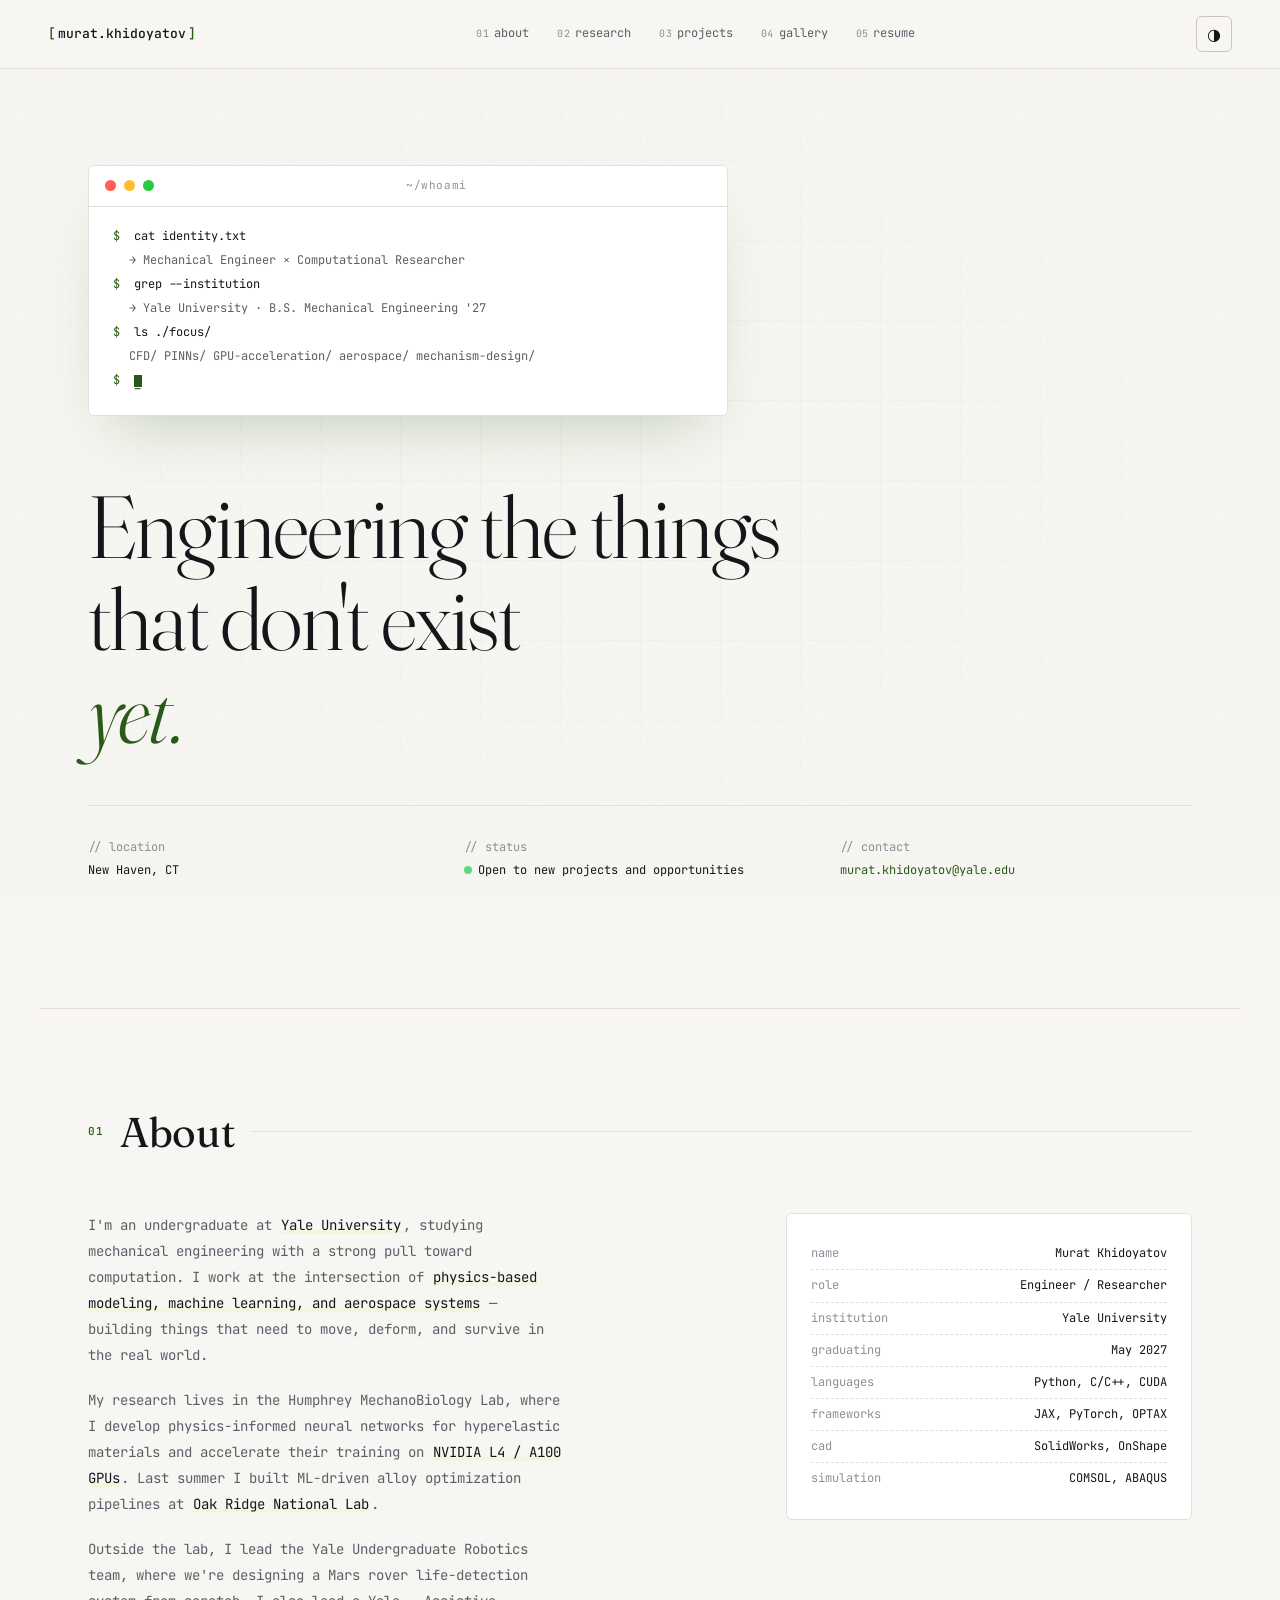
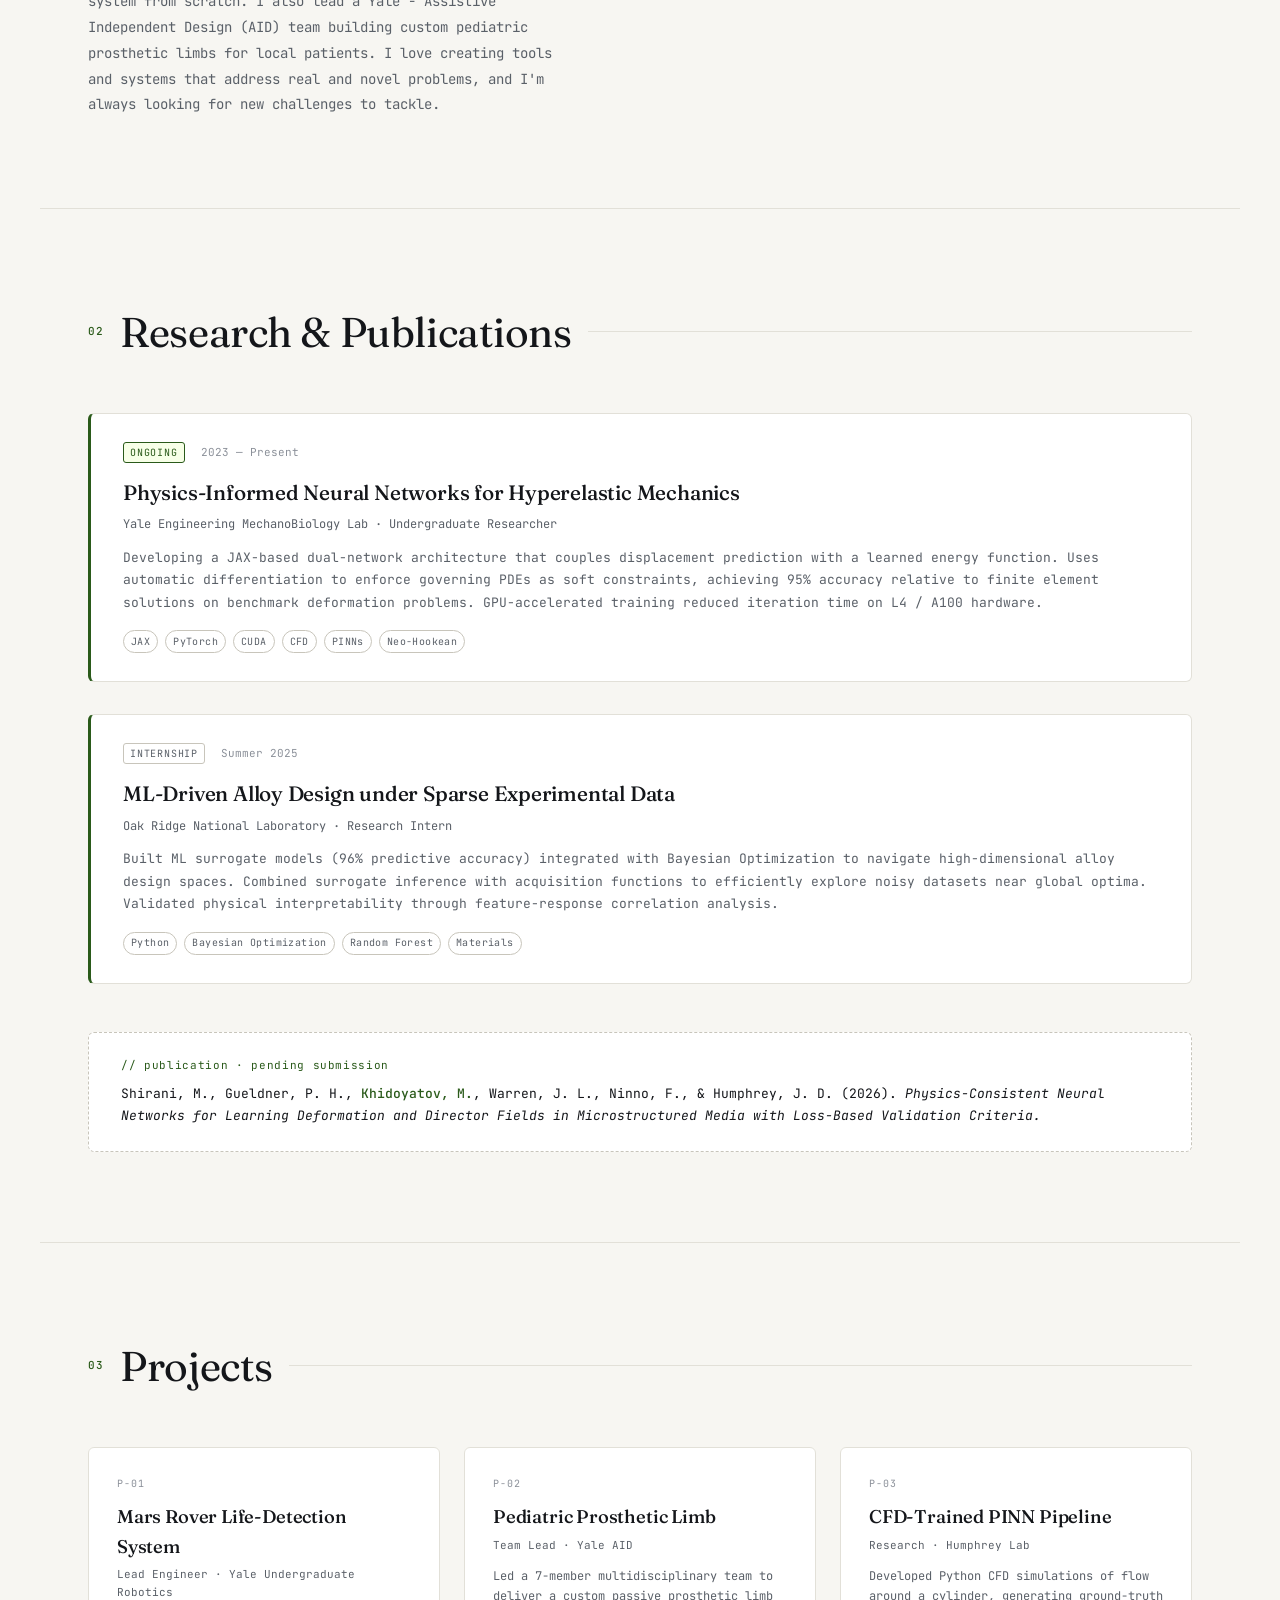
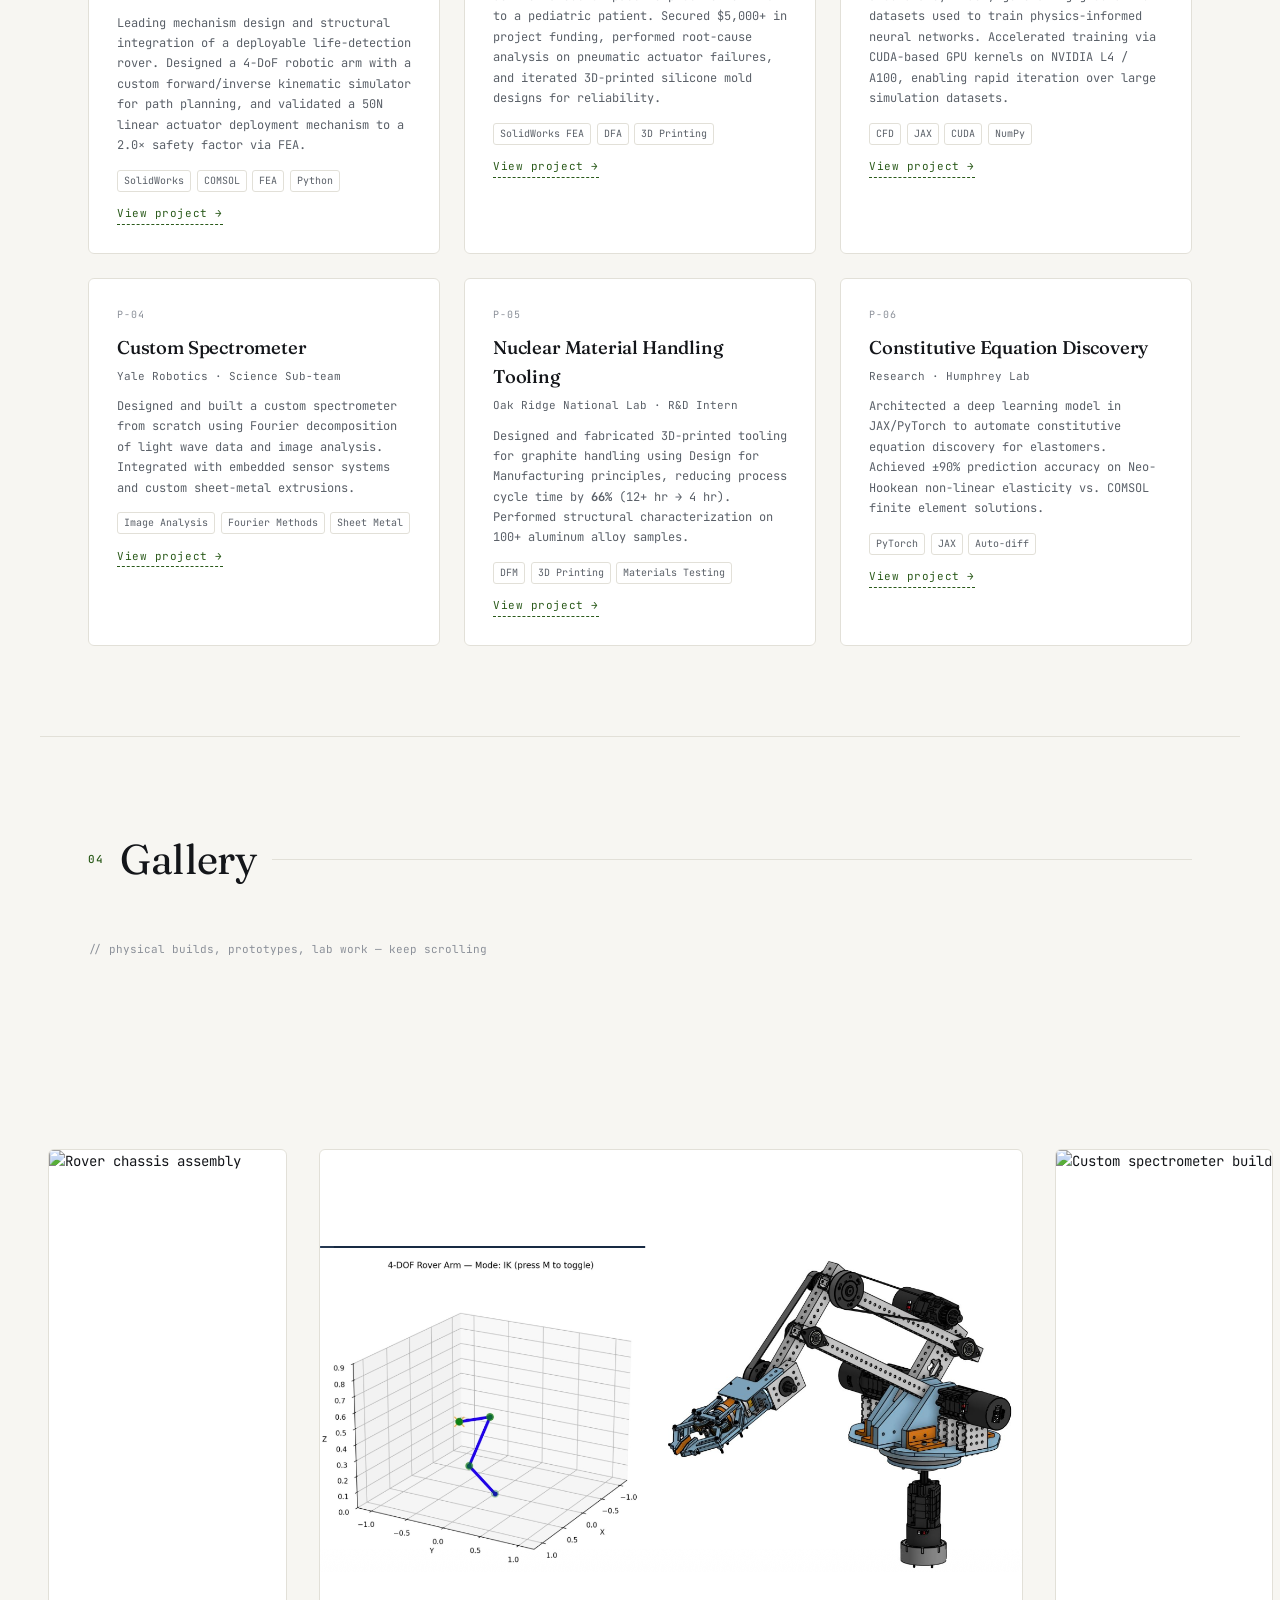
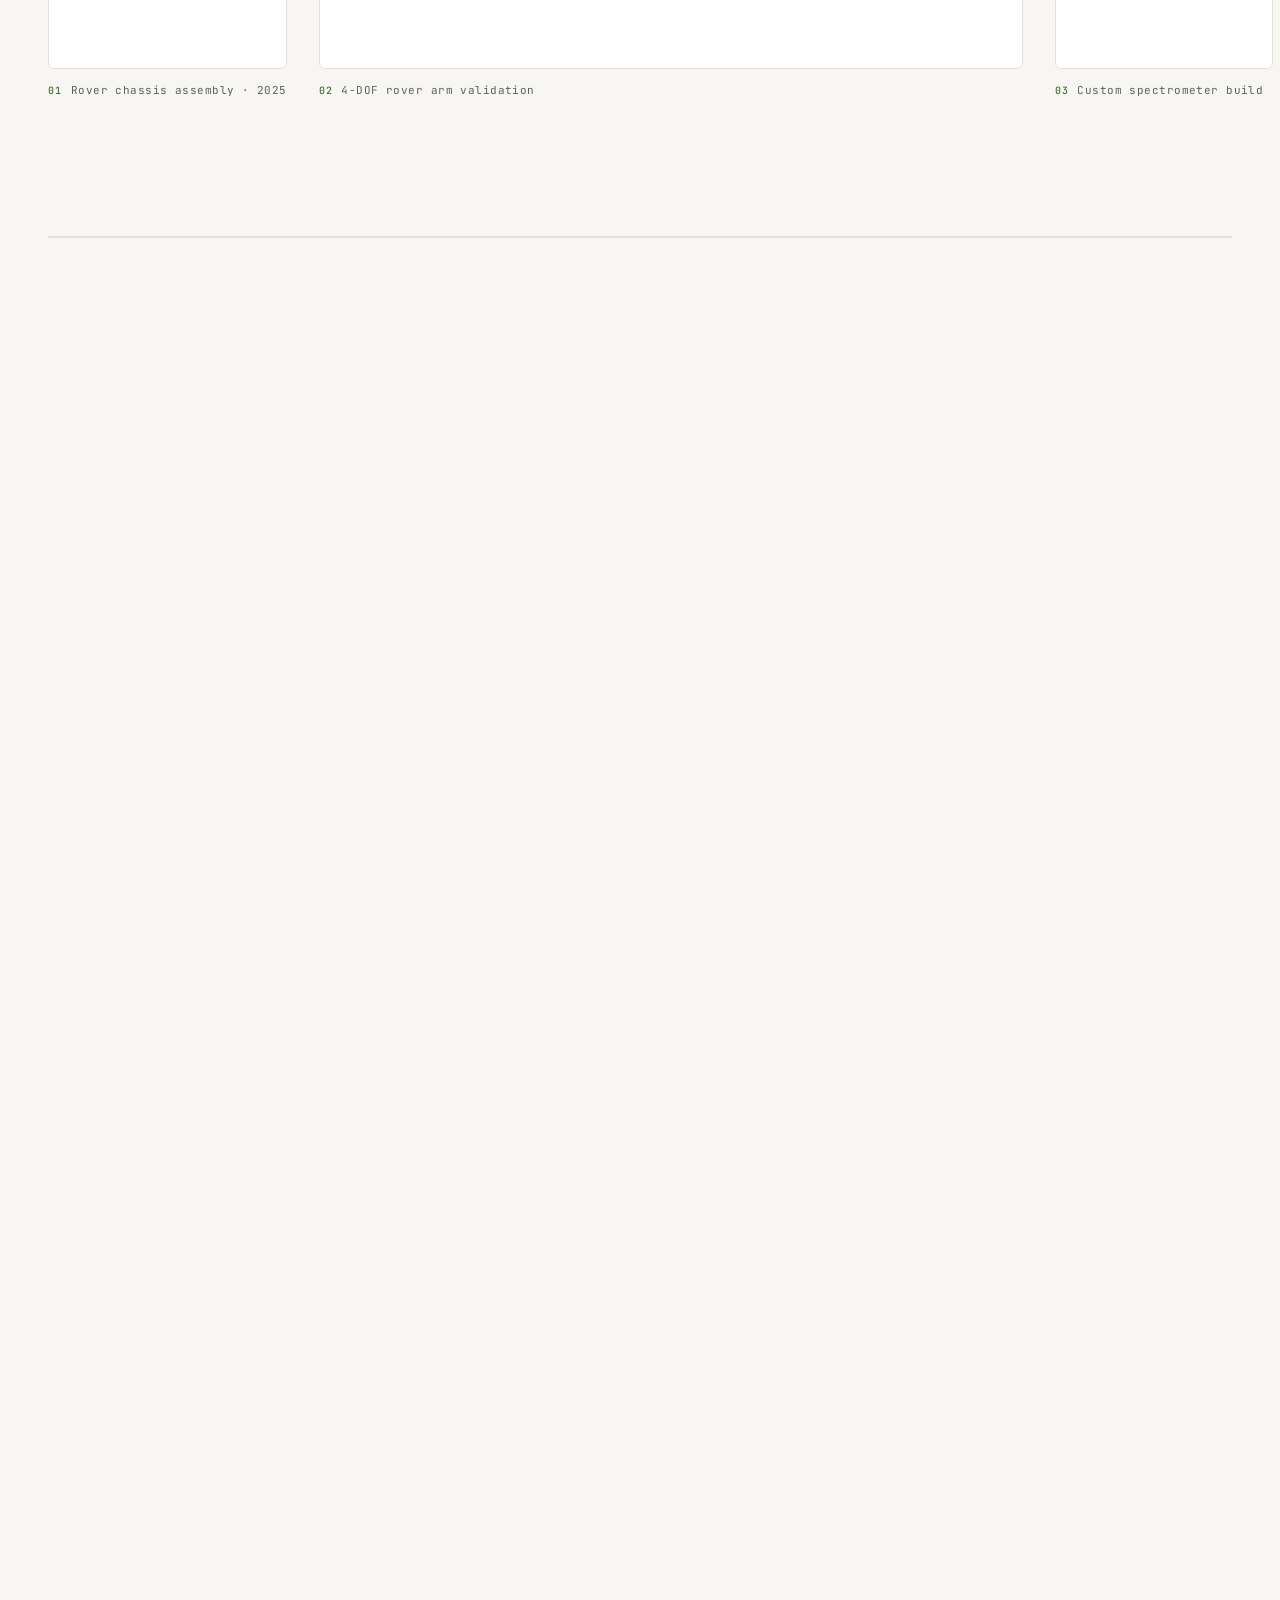
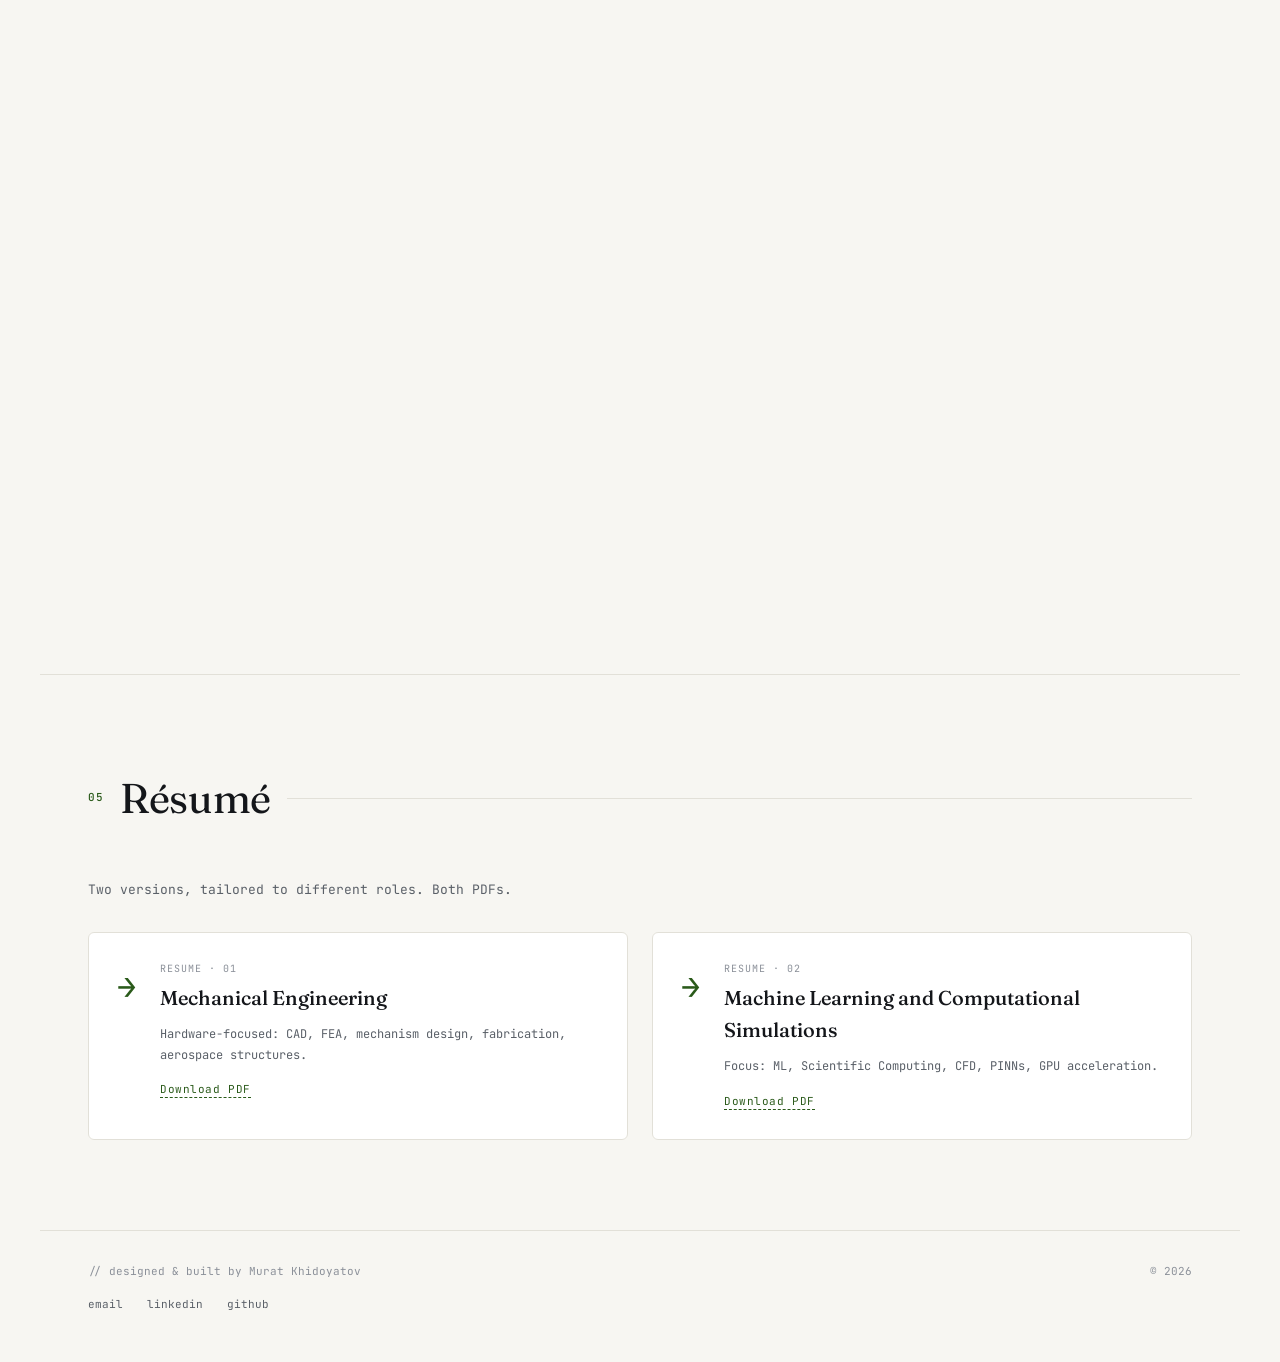
==== commit 237dbedb: "new resumes" ====
--- a/index.html
+++ b/index.html
@@ -364,7 +364,7 @@
     </p>
 
     <div class="resume__grid">
-      <a class="resume__card" href="resume/Murat_Khidoyatov_Mechanical_Engineering_Resume.pdf" download>
+      <a class="resume__card" href="resume/Murat_Khidoyatov_s_Mechanical_Engineering_Resume.pdf" download>
         <div class="resume__icon">→</div>
         <div class="resume__body">
           <span class="resume__tag">RESUME · 01</span>
@@ -374,12 +374,12 @@
         </div>
       </a>
 
-      <a class="resume__card" href="resume/Murat_Khidoyatov_Computational_Aeroscience_Resume.pdf" download>
+      <a class="resume__card" href="resume/Murat_Khidoyatov_ML_Resume.pdf" download>
         <div class="resume__icon">→</div>
         <div class="resume__body">
           <span class="resume__tag">RESUME · 02</span>
-          <h3>Computational Aerosciences</h3>
-          <p>Research-focused: CFD, PINNs, GPU acceleration, scientific computing, ML.</p>
+          <h3>Machine Learning and Computational Simulations</h3>
+          <p>Focus: ML, Scientific Computing, CFD, PINNs, GPU acceleration.</p>
           <span class="resume__cta">Download PDF</span>
         </div>
       </a>
--- a/styles.css
+++ b/styles.css
@@ -901,16 +901,12 @@
 
 .proj-images__grid img {
   width: 100%;
-  height: 420px;
-  object-fit: cover;
-  object-position: center;
+  height: auto;
+  display: block;
   border-radius: var(--radius);
   border: 1px solid var(--border);
   background: var(--bg-card);
-  display: block;
-}
-
-.proj-images__grid--two img { height: 360px; }
+}
 
 .proj-images__caption {
   font-size: 11px;
@@ -1055,4 +1051,164 @@
   font-size: 10px;
   color: var(--text-muted);
   letter-spacing: 0.06em;
+}
+
+/* ── Framework animation (research page) ─────────────────────────────────── */
+
+.framework-viz {
+  position: relative;
+  z-index: 2;
+  max-width: var(--max-w);
+  margin: 0 auto;
+  padding: 2.5rem var(--pad) 0;
+}
+
+.framework-viz__label {
+  font-size: 10px;
+  color: var(--accent);
+  letter-spacing: 0.1em;
+  text-transform: uppercase;
+  margin-bottom: 0.75em;
+}
+
+#frameworkCanvas {
+  width: 100%;
+  display: block;
+  border-radius: var(--radius);
+  border: 1px solid var(--border);
+}
+
+@media (max-width: 560px) {
+  #frameworkCanvas { min-height: 260px; }
+}
+
+/* ── Arm demo ─────────────────────────────────────────────────────────────── */
+.arm-demo {
+  max-width: var(--max-w);
+  margin: 0 auto;
+  padding: 2.5rem var(--pad) 0;
+}
+
+.arm-demo__label {
+  font-size: 10px;
+  color: var(--accent);
+  letter-spacing: 0.1em;
+  text-transform: uppercase;
+  margin-bottom: 0.75em;
+}
+
+#armCanvas {
+  width: 100%;
+  display: block;
+  border-radius: var(--radius);
+  border: 1px solid var(--border);
+  cursor: grab;
+  touch-action: none;
+}
+
+#armCanvas:active { cursor: grabbing; }
+
+.arm-demo__controls {
+  margin-top: 1.25rem;
+  background: var(--bg-card);
+  border: 1px solid var(--border);
+  border-radius: var(--radius);
+  padding: 1.25rem 1.5rem;
+}
+
+.arm-demo__toprow {
+  display: flex;
+  align-items: center;
+  gap: 1rem;
+  margin-bottom: 1.25rem;
+  flex-wrap: wrap;
+}
+
+.arm-demo__btn {
+  font-family: var(--font-mono);
+  font-size: 11px;
+  letter-spacing: 0.06em;
+  text-transform: uppercase;
+  color: var(--bg);
+  background: var(--accent);
+  border: none;
+  border-radius: var(--radius);
+  padding: 0.45em 1em;
+  cursor: pointer;
+  transition: opacity 0.15s;
+  white-space: nowrap;
+}
+
+.arm-demo__btn:hover { opacity: 0.85; }
+
+.arm-demo__hint {
+  font-size: 11px;
+  color: var(--text-muted);
+  line-height: 1.5;
+}
+
+.arm-demo__sliders {
+  display: grid;
+  grid-template-columns: repeat(auto-fit, minmax(200px, 1fr));
+  gap: 1rem 2rem;
+}
+
+.arm-demo__slider-row {
+  display: flex;
+  flex-direction: column;
+  gap: 0.35rem;
+}
+
+.arm-demo__slider-row label {
+  font-size: 10px;
+  color: var(--text-dim);
+  letter-spacing: 0.08em;
+  text-transform: uppercase;
+  display: flex;
+  justify-content: space-between;
+}
+
+.arm-demo__slider-row label span {
+  color: var(--accent);
+  font-variant-numeric: tabular-nums;
+}
+
+.arm-demo__slider-row input[type="range"] {
+  -webkit-appearance: none;
+  appearance: none;
+  width: 100%;
+  height: 3px;
+  background: var(--border-strong);
+  border-radius: 2px;
+  outline: none;
+  cursor: pointer;
+}
+
+.arm-demo__slider-row input[type="range"]::-webkit-slider-thumb {
+  -webkit-appearance: none;
+  appearance: none;
+  width: 14px;
+  height: 14px;
+  border-radius: 50%;
+  background: var(--accent);
+  cursor: pointer;
+  transition: transform 0.1s;
+}
+
+.arm-demo__slider-row input[type="range"]::-webkit-slider-thumb:hover {
+  transform: scale(1.25);
+}
+
+.arm-demo__slider-row input[type="range"]::-moz-range-thumb {
+  width: 14px;
+  height: 14px;
+  border-radius: 50%;
+  background: var(--accent);
+  border: none;
+  cursor: pointer;
+}
+
+@media (max-width: 560px) {
+  .arm-demo__sliders { grid-template-columns: 1fr; }
+  .arm-demo__toprow { flex-direction: column; align-items: flex-start; }
 }
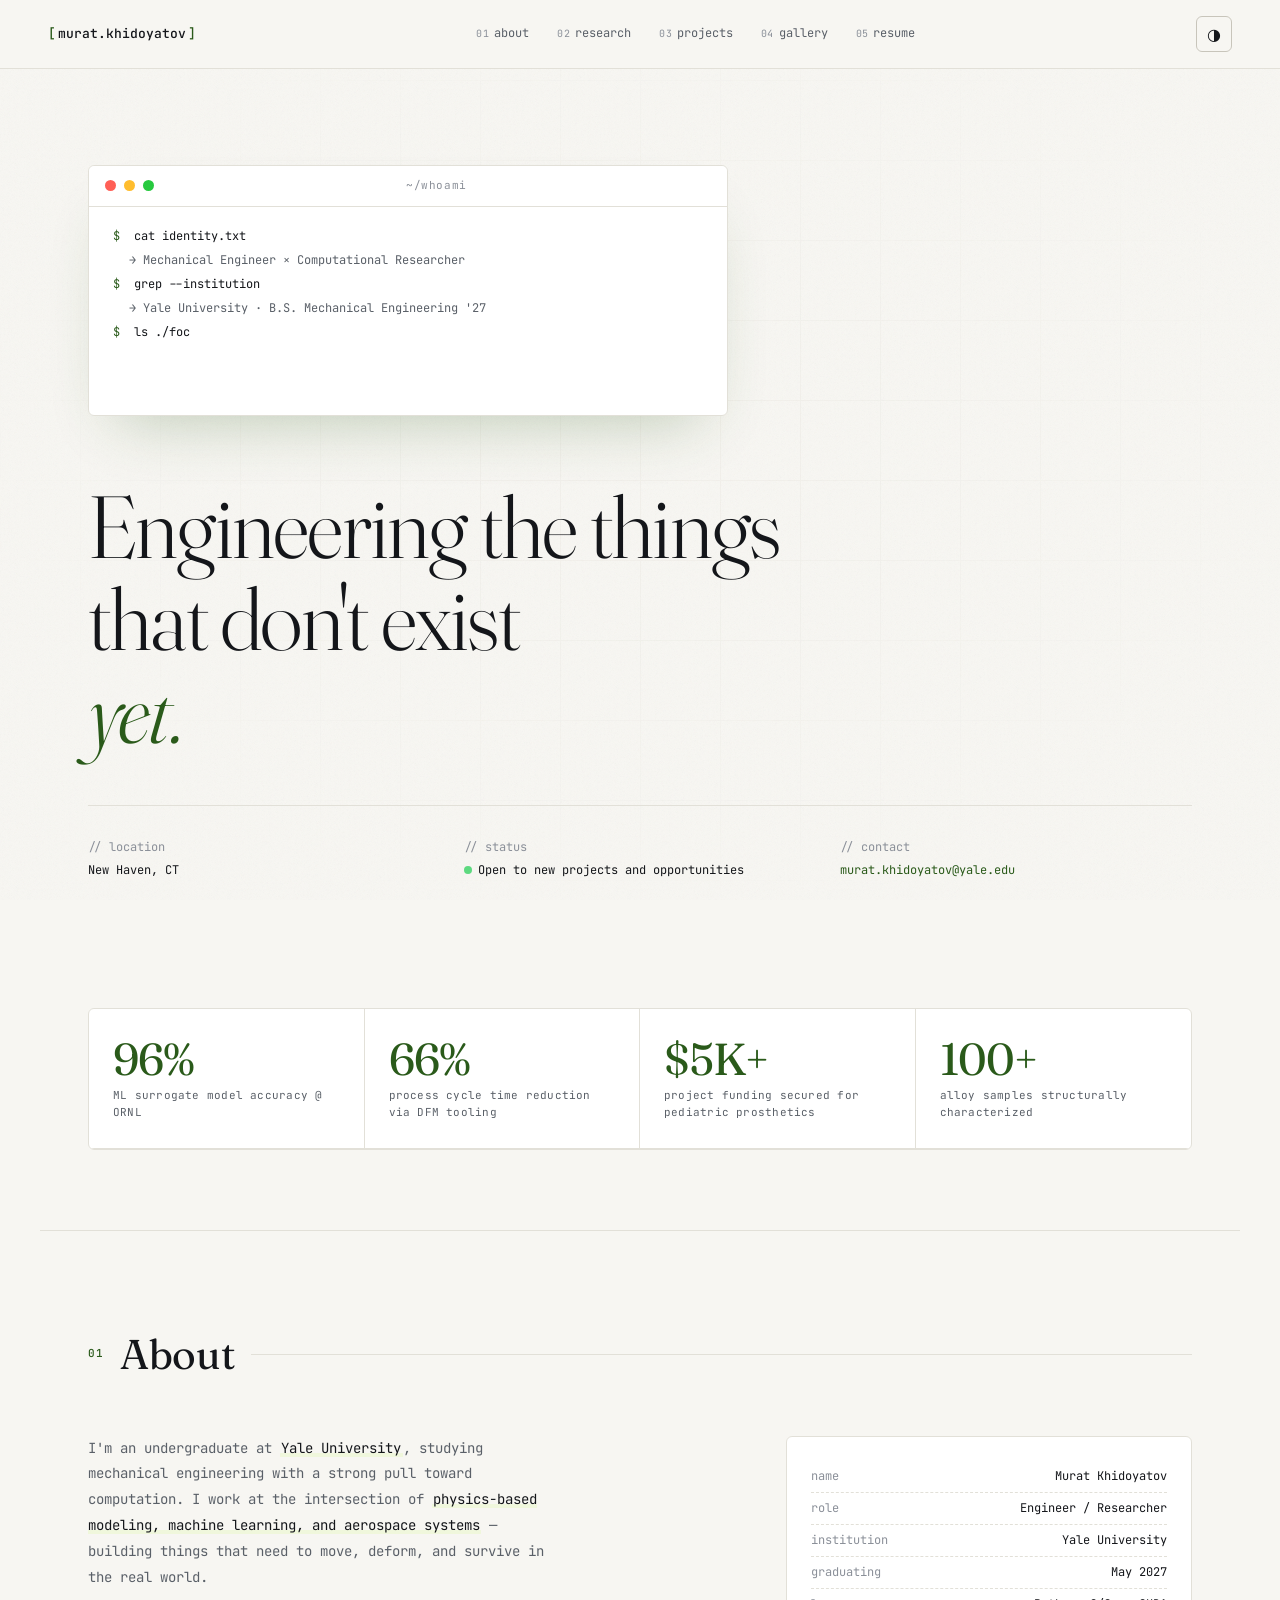
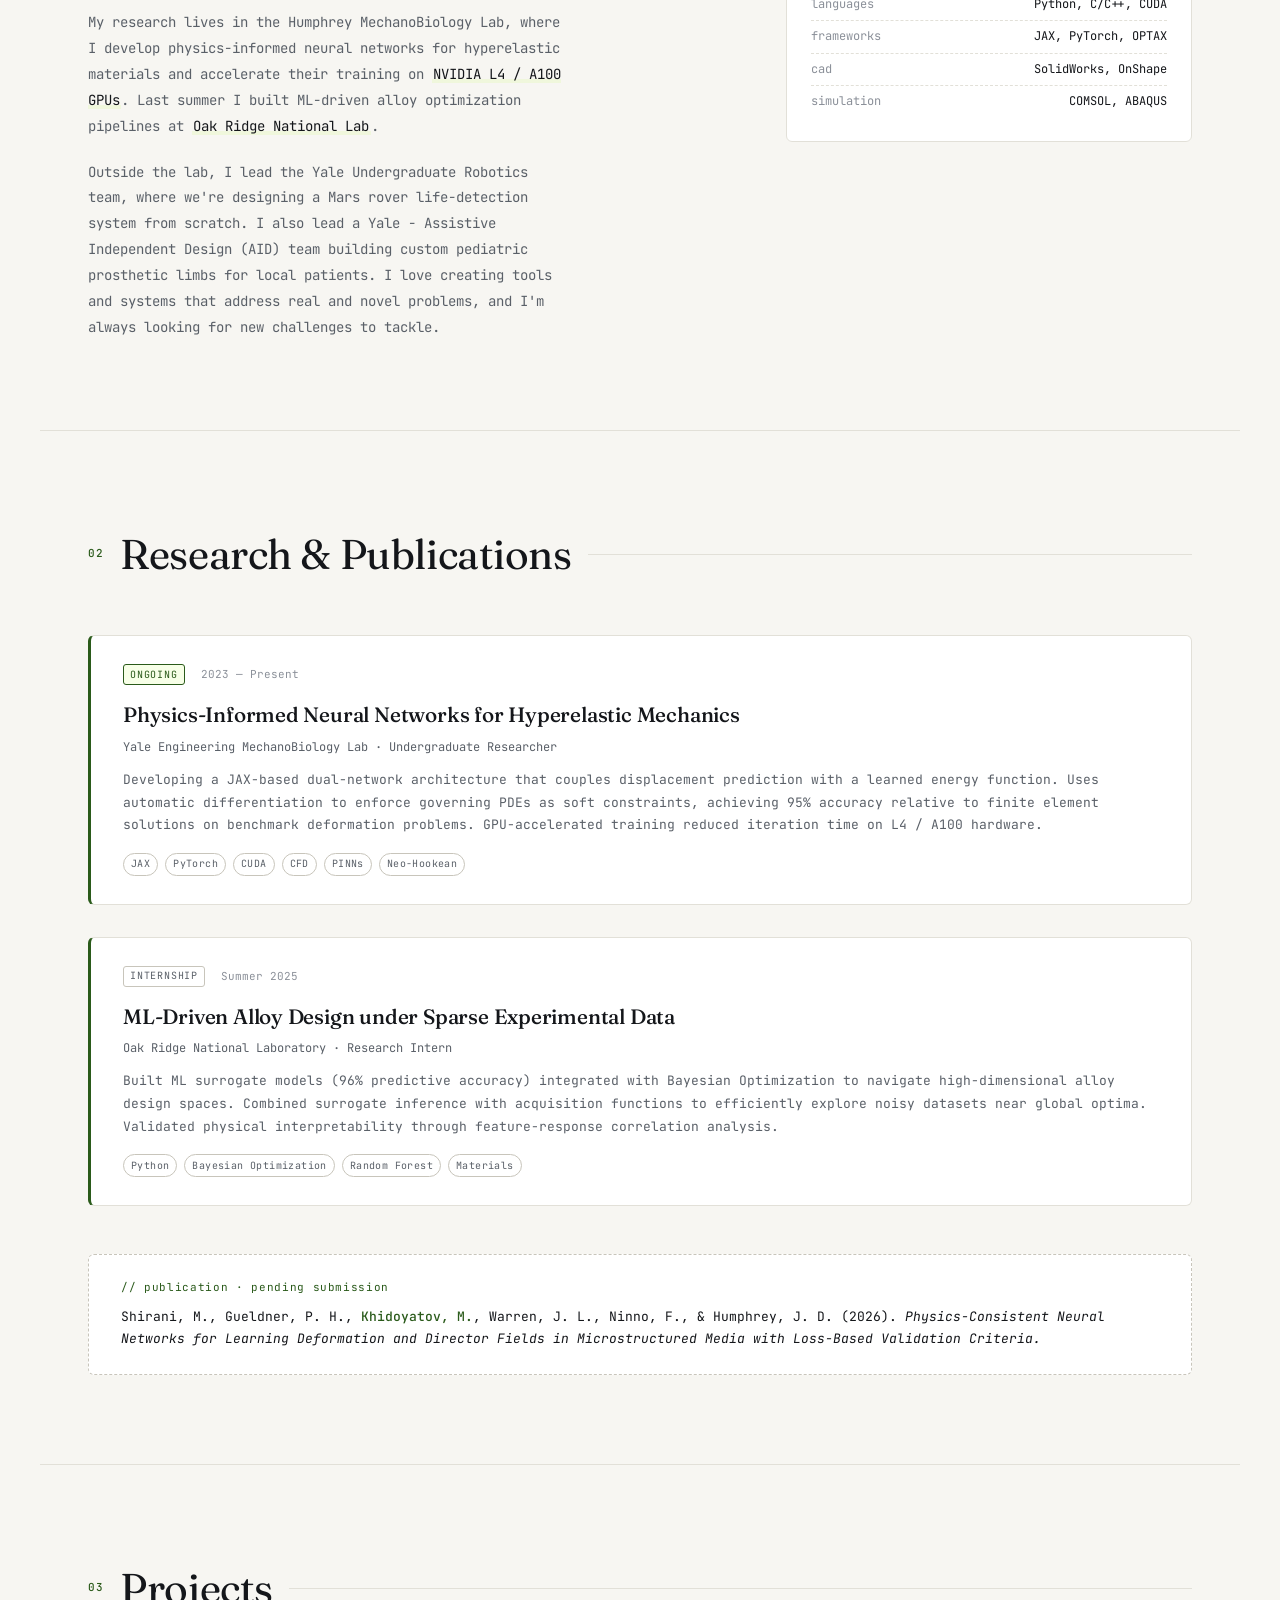
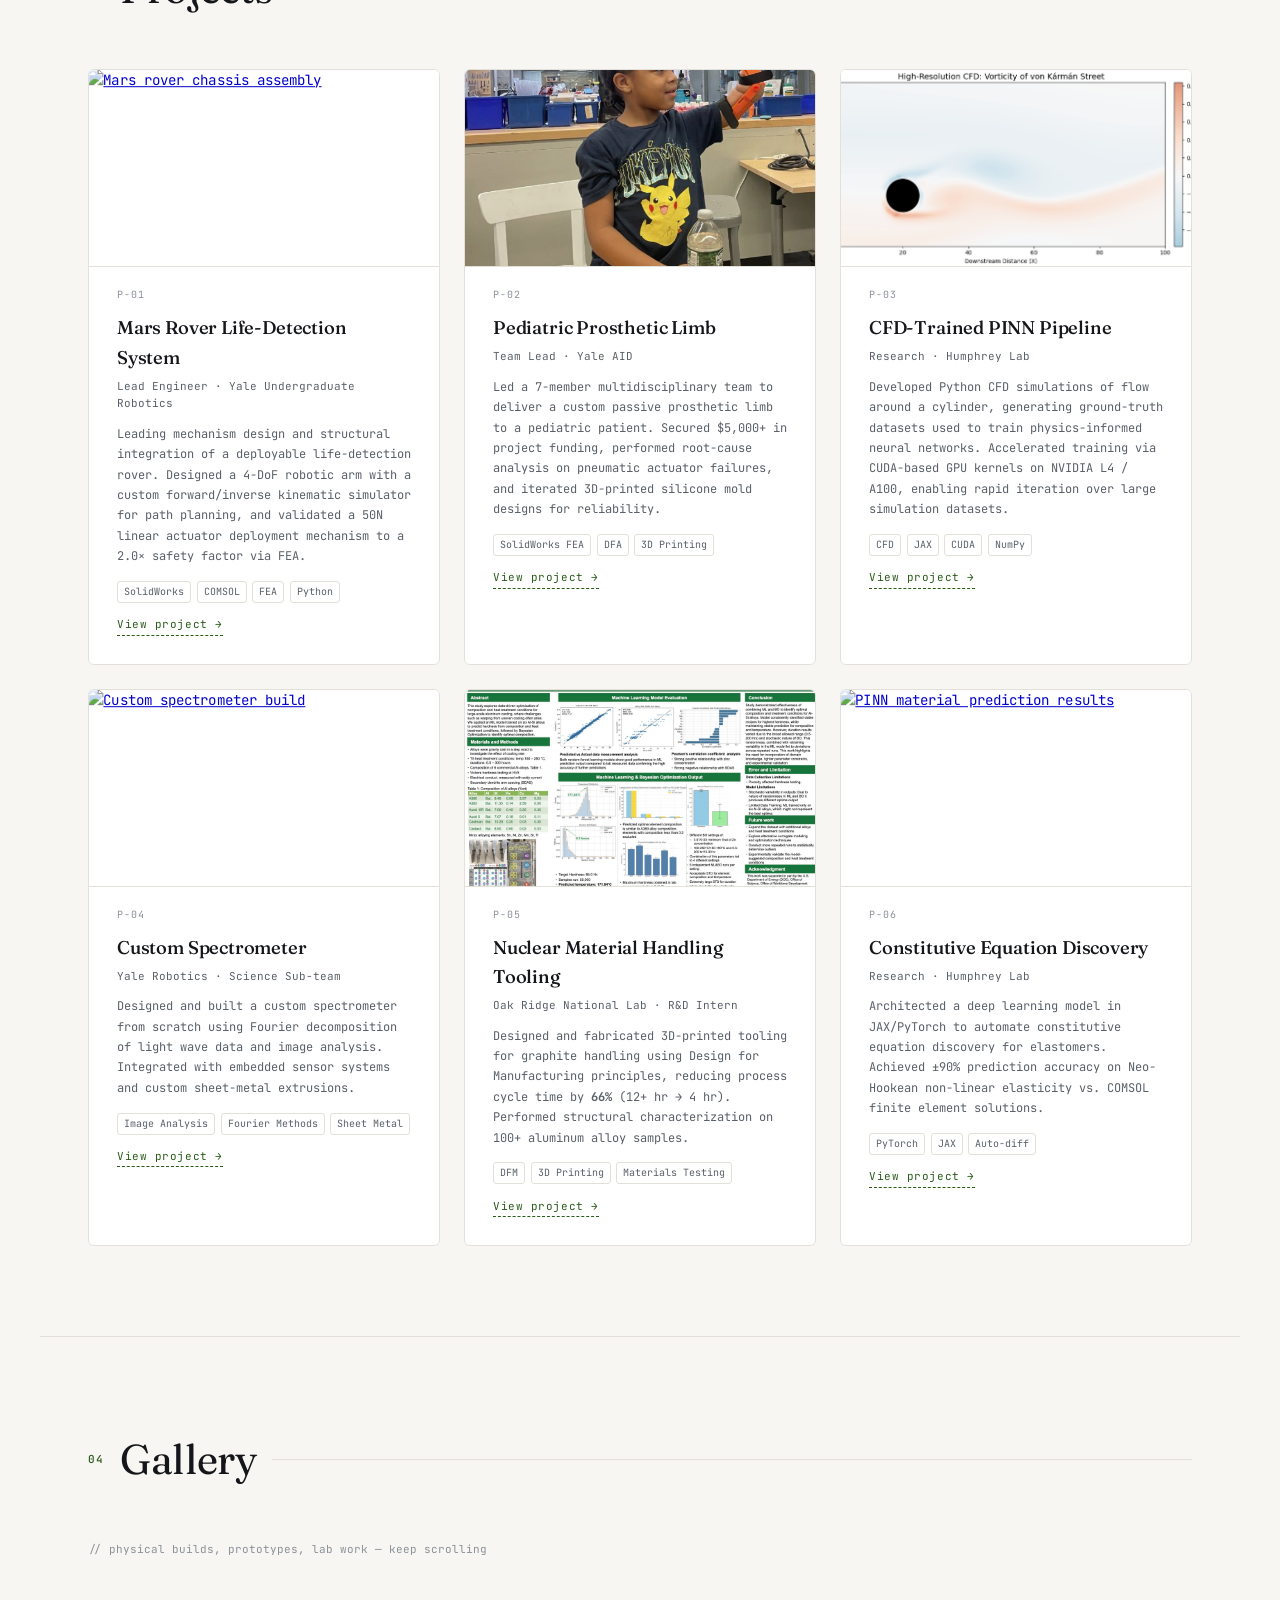
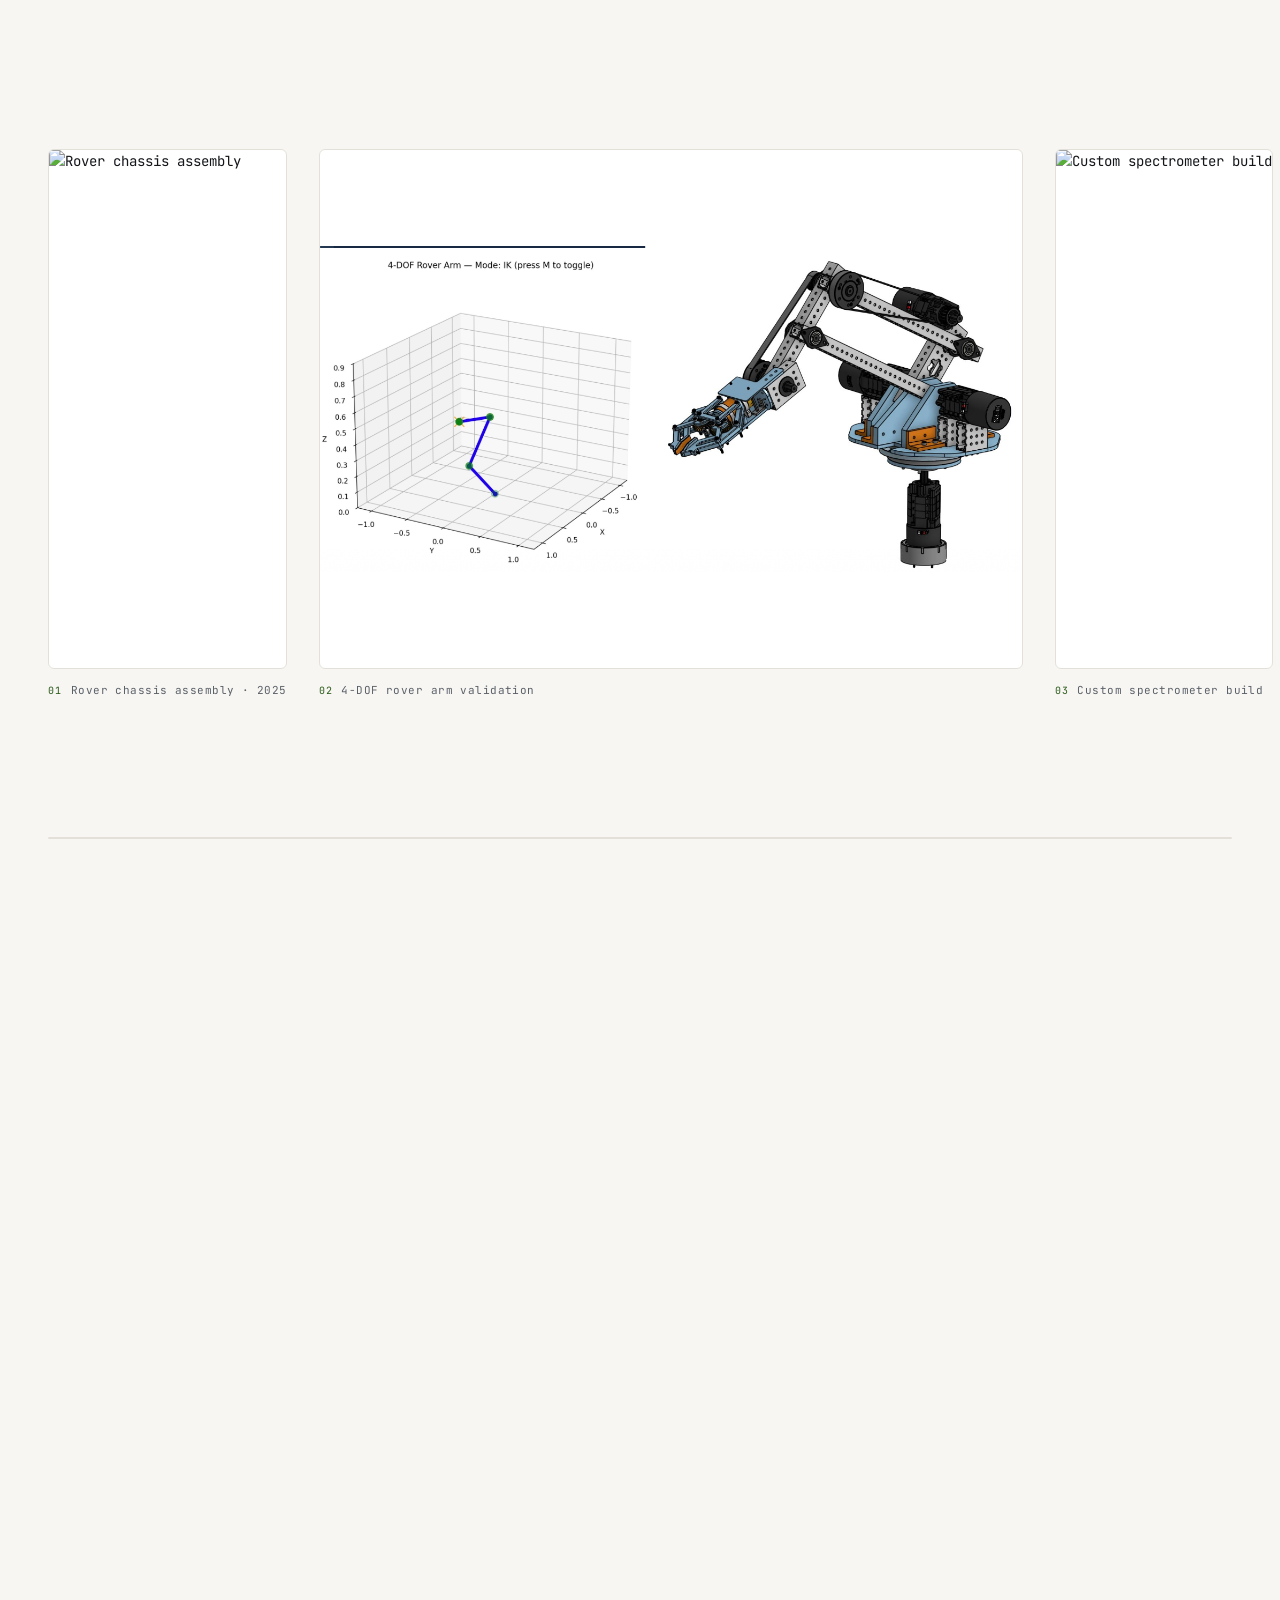
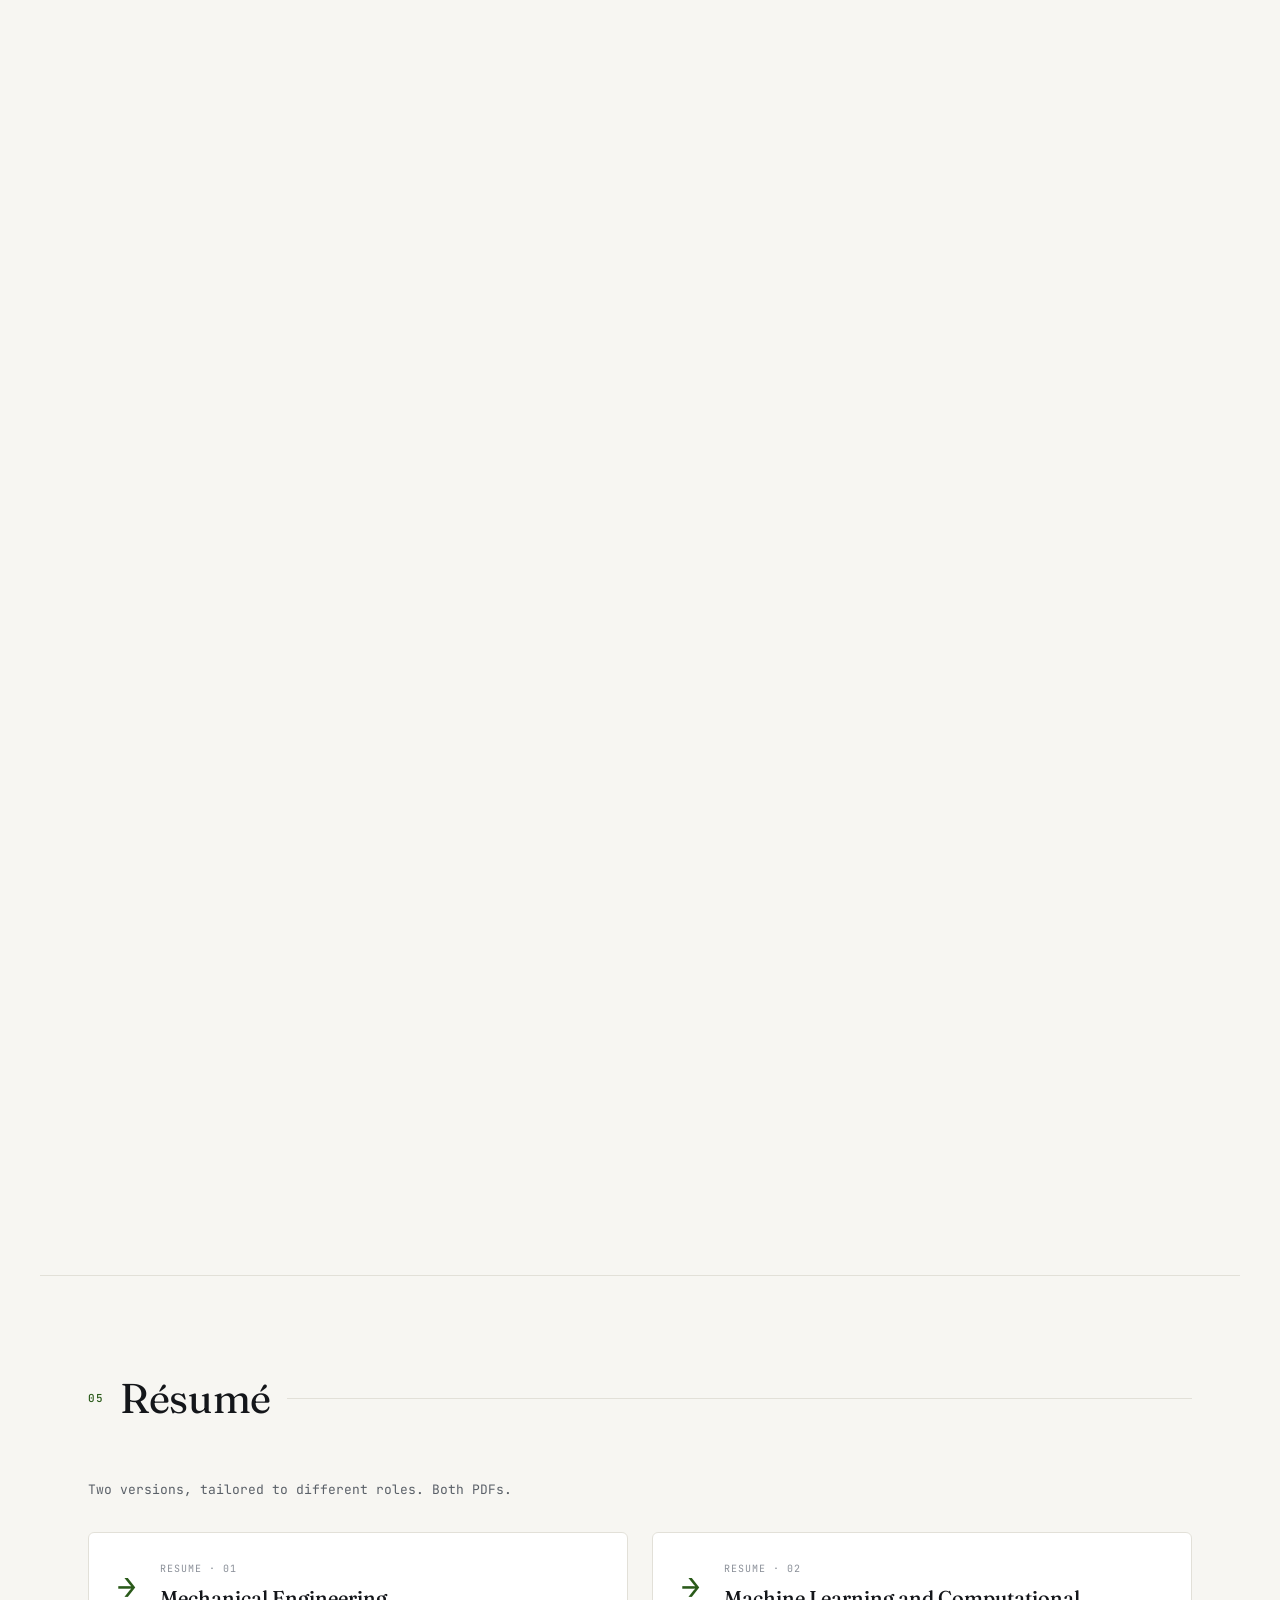
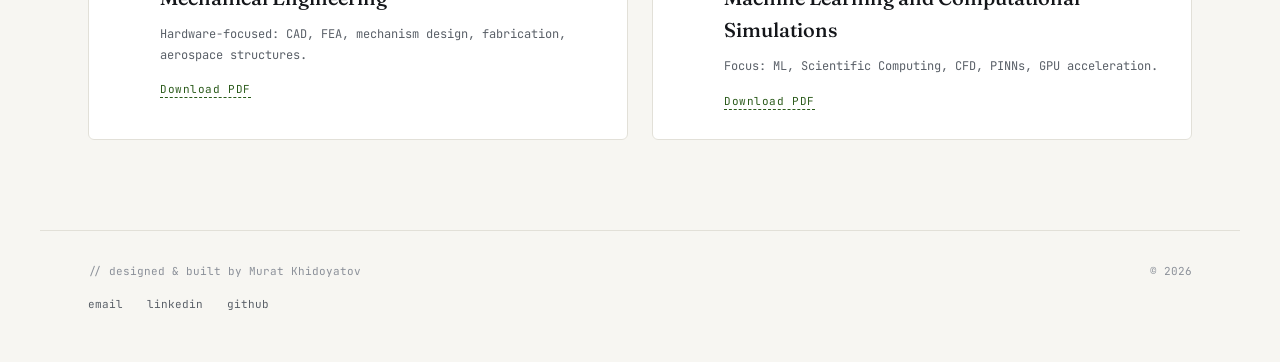
==== commit f8b582f0: "updated" ====
--- a/index.html
+++ b/index.html
@@ -30,6 +30,9 @@
   <!-- Background layers -->
   <div class="grid-bg" aria-hidden="true"></div>
   <div class="noise" aria-hidden="true"></div>
+
+  <!-- Scroll progress -->
+  <div class="scroll-progress" aria-hidden="true"><div class="scroll-progress__fill" id="scrollProgress"></div></div>
 
   <!-- Top nav -->
   <header class="nav">
@@ -45,10 +48,24 @@
       <a href="#gallery"><span class="nav__num">04</span>gallery</a>
       <a href="#resume"><span class="nav__num">05</span>resume</a>
     </nav>
-    <button class="nav__theme" id="themeToggle" aria-label="Toggle theme">
-      <span class="theme-icon">◐</span>
-    </button>
+    <div class="nav__actions">
+      <button class="nav__theme" id="themeToggle" aria-label="Toggle theme">
+        <span class="theme-icon">◐</span>
+      </button>
+      <button class="nav__burger" id="navBurger" aria-label="Open menu" aria-expanded="false">
+        <span></span><span></span><span></span>
+      </button>
+    </div>
   </header>
+
+  <!-- Mobile menu -->
+  <nav class="mobile-menu" id="mobileMenu" aria-hidden="true">
+    <a href="#about"><span class="nav__num">01</span>about</a>
+    <a href="#research"><span class="nav__num">02</span>research</a>
+    <a href="#projects"><span class="nav__num">03</span>projects</a>
+    <a href="#gallery"><span class="nav__num">04</span>gallery</a>
+    <a href="#resume"><span class="nav__num">05</span>resume</a>
+  </nav>
 
   <!-- HERO -->
   <section class="hero">
@@ -88,6 +105,28 @@
       <div class="meta__col">
         <span class="meta__label">// contact</span>
         <a class="meta__value meta__link" href="mailto:murat.khidoyatov@yale.edu">murat.khidoyatov@yale.edu</a>
+      </div>
+    </div>
+  </section>
+
+  <!-- IMPACT METRICS -->
+  <section class="stats" aria-label="Impact metrics">
+    <div class="stats__grid">
+      <div class="stat">
+        <span class="stat__value"><span class="stat__num" data-count="96">0</span>%</span>
+        <span class="stat__label">ML surrogate model accuracy @ ORNL</span>
+      </div>
+      <div class="stat">
+        <span class="stat__value"><span class="stat__num" data-count="66">0</span>%</span>
+        <span class="stat__label">process cycle time reduction via DFM tooling</span>
+      </div>
+      <div class="stat">
+        <span class="stat__value">$<span class="stat__num" data-count="5">0</span>K+</span>
+        <span class="stat__label">project funding secured for pediatric prosthetics</span>
+      </div>
+      <div class="stat">
+        <span class="stat__value"><span class="stat__num" data-count="100">0</span>+</span>
+        <span class="stat__label">alloy samples structurally characterized</span>
       </div>
     </div>
   </section>
@@ -205,6 +244,9 @@
 
     <div class="projects__grid">
       <article class="project">
+        <a href="projects/mars-rover.html" class="project__thumb">
+          <img src="img/rover-deployment.jpg" alt="Mars rover chassis assembly" loading="lazy" />
+        </a>
         <div class="project__index">P-01</div>
         <h3 class="project__title">Mars Rover Life-Detection System</h3>
         <p class="project__role">Lead Engineer · Yale Undergraduate Robotics</p>
@@ -221,6 +263,9 @@
       </article>
 
       <article class="project">
+        <a href="projects/prosthetics.html" class="project__thumb">
+          <img src="img/prosthetic-glove.jpg" alt="Pediatric prosthetic limb prototype" loading="lazy" />
+        </a>
         <div class="project__index">P-02</div>
         <h3 class="project__title">Pediatric Prosthetic Limb</h3>
         <p class="project__role">Team Lead · Yale AID</p>
@@ -237,6 +282,9 @@
       </article>
 
       <article class="project">
+        <a href="projects/research.html" class="project__thumb">
+          <img src="img/flow-CFD.jpg" alt="CFD simulation of flow around a cylinder" loading="lazy" />
+        </a>
         <div class="project__index">P-03</div>
         <h3 class="project__title">CFD-Trained PINN Pipeline</h3>
         <p class="project__role">Research · Humphrey Lab</p>
@@ -253,6 +301,9 @@
       </article>
 
       <article class="project">
+        <a href="projects/spectrometer.html" class="project__thumb">
+          <img src="img/spectrometer.jpg" alt="Custom spectrometer build" loading="lazy" />
+        </a>
         <div class="project__index">P-04</div>
         <h3 class="project__title">Custom Spectrometer</h3>
         <p class="project__role">Yale Robotics · Science Sub-team</p>
@@ -268,6 +319,9 @@
       </article>
 
       <article class="project">
+        <a href="projects/ornl.html" class="project__thumb">
+          <img src="img/ornl-lab.jpg" alt="Oak Ridge National Lab research" loading="lazy" />
+        </a>
         <div class="project__index">P-05</div>
         <h3 class="project__title">Nuclear Material Handling Tooling</h3>
         <p class="project__role">Oak Ridge National Lab · R&amp;D Intern</p>
@@ -284,6 +338,9 @@
       </article>
 
       <article class="project">
+        <a href="projects/research.html" class="project__thumb">
+          <img src="img/pinn-results.jpg" alt="PINN material prediction results" loading="lazy" />
+        </a>
         <div class="project__index">P-06</div>
         <h3 class="project__title">Constitutive Equation Discovery</h3>
         <p class="project__role">Research · Humphrey Lab</p>
@@ -336,7 +393,7 @@
           <figcaption><span class="cap__num">05</span>Pediatric prosthetic limb</figcaption>
         </figure>
         <figure class="hscroll__slide">
-          <img src="img/PINN-results.jpg" alt="ML material prediction" loading="lazy" />
+          <img src="img/pinn-results.jpg" alt="ML material prediction" loading="lazy" />
           <figcaption><span class="cap__num">06</span>ML material prediction</figcaption>
         </figure>
         <figure class="hscroll__slide">
@@ -395,7 +452,7 @@
     <div class="footer__links">
       <a href="mailto:murat.khidoyatov@yale.edu">email</a>
       <a href="https://www.linkedin.com/in/muratkhid" target="_blank" rel="noopener">linkedin</a>
-      <a href="https://github.com" target="_blank" rel="noopener">github</a>
+      <a href="https://github.com/muratkhid" target="_blank" rel="noopener">github</a>
     </div>
   </footer>
 
--- a/styles.css
+++ b/styles.css
@@ -147,8 +147,102 @@
   color: var(--accent);
 }
 
+.nav__actions {
+  display: flex;
+  align-items: center;
+  gap: 0.6rem;
+}
+
+.nav__burger {
+  display: none;
+  flex-direction: column;
+  justify-content: center;
+  gap: 4px;
+  background: transparent;
+  border: 1px solid var(--border-strong);
+  border-radius: var(--radius);
+  width: 36px;
+  height: 36px;
+  padding: 0 8px;
+  cursor: pointer;
+  transition: border-color 0.2s ease;
+}
+
+.nav__burger span {
+  display: block;
+  height: 1.5px;
+  background: var(--text);
+  transition: transform 0.25s ease, opacity 0.25s ease;
+}
+
+.nav__burger:hover { border-color: var(--accent); }
+
+.nav__burger.is-open span:nth-child(1) { transform: translateY(5.5px) rotate(45deg); }
+.nav__burger.is-open span:nth-child(2) { opacity: 0; }
+.nav__burger.is-open span:nth-child(3) { transform: translateY(-5.5px) rotate(-45deg); }
+
+.mobile-menu {
+  display: none;
+  position: fixed;
+  top: 60px;
+  left: 0;
+  right: 0;
+  z-index: 99;
+  flex-direction: column;
+  background: color-mix(in srgb, var(--bg) 94%, transparent);
+  backdrop-filter: blur(16px);
+  -webkit-backdrop-filter: blur(16px);
+  border-bottom: 1px solid var(--border);
+  padding: 0.5rem var(--pad) 1rem;
+  transform: translateY(-8px);
+  opacity: 0;
+  pointer-events: none;
+  transition: transform 0.25s ease, opacity 0.25s ease;
+}
+
+.mobile-menu a {
+  text-decoration: none;
+  color: var(--text-dim);
+  font-size: 14px;
+  padding: 0.8em 0;
+  border-bottom: 1px dashed var(--border);
+  display: flex;
+  align-items: baseline;
+  gap: 0.6em;
+}
+
+.mobile-menu a:last-child { border-bottom: none; }
+.mobile-menu a:hover { color: var(--accent); }
+
+.mobile-menu.is-open {
+  transform: translateY(0);
+  opacity: 1;
+  pointer-events: auto;
+}
+
 @media (max-width: 720px) {
   .nav__links { display: none; }
+  .nav__burger { display: flex; }
+  .mobile-menu { display: flex; }
+}
+
+/* ── Scroll progress bar ─────────────────────────────────────────────────── */
+
+.scroll-progress {
+  position: fixed;
+  top: 0;
+  left: 0;
+  right: 0;
+  height: 2px;
+  z-index: 200;
+  background: transparent;
+  pointer-events: none;
+}
+
+.scroll-progress__fill {
+  height: 100%;
+  width: 0%;
+  background: linear-gradient(90deg, var(--accent), var(--success));
 }
 
 /* ── Hero ────────────────────────────────────────────────────────────────── */
@@ -286,6 +380,64 @@
   100% { box-shadow: 0 0 0 0 transparent; }
 }
 
+/* ── Impact metrics strip ────────────────────────────────────────────────── */
+
+.stats {
+  position: relative;
+  z-index: 2;
+  max-width: var(--max-w);
+  margin: 0 auto;
+  padding: 0 var(--pad) clamp(3rem, 7vw, 5rem);
+}
+
+.stats__grid {
+  display: grid;
+  grid-template-columns: repeat(auto-fit, minmax(200px, 1fr));
+  border: 1px solid var(--border);
+  border-radius: var(--radius);
+  background: var(--bg-card);
+  overflow: hidden;
+}
+
+.stat {
+  display: flex;
+  flex-direction: column;
+  gap: 0.4em;
+  padding: 1.75rem 1.5rem;
+  border-right: 1px solid var(--border);
+  border-bottom: 1px solid var(--border);
+  position: relative;
+}
+
+.stat:last-child { border-right: none; }
+
+.stat__value {
+  font-family: var(--font-display);
+  font-weight: 400;
+  font-size: clamp(2rem, 4vw, 2.8rem);
+  color: var(--accent);
+  letter-spacing: -0.02em;
+  line-height: 1;
+  font-variant-numeric: tabular-nums;
+}
+
+.stat__label {
+  font-size: 11px;
+  color: var(--text-dim);
+  line-height: 1.5;
+  letter-spacing: 0.02em;
+}
+
+@media (max-width: 880px) {
+  .stats__grid { grid-template-columns: 1fr 1fr; }
+  .stat:nth-child(2n) { border-right: none; }
+}
+
+@media (max-width: 480px) {
+  .stats__grid { grid-template-columns: 1fr; }
+  .stat { border-right: none; }
+}
+
 /* ── Sections ────────────────────────────────────────────────────────────── */
 
 .section {
@@ -523,6 +675,47 @@
   transform: translateY(-2px);
 }
 .project:hover::before { transform: translateX(0); }
+
+/* cursor-following spotlight (set via JS custom props --mx / --my) */
+.project::after {
+  content: '';
+  position: absolute;
+  inset: 0;
+  pointer-events: none;
+  opacity: 0;
+  transition: opacity 0.3s ease;
+  background: radial-gradient(
+    320px circle at var(--mx, 50%) var(--my, 50%),
+    color-mix(in srgb, var(--accent) 7%, transparent),
+    transparent 65%
+  );
+}
+
+.project:hover::after { opacity: 1; }
+
+.project__thumb {
+  display: block;
+  margin: -1.75rem -1.75rem 1.25rem;
+  overflow: hidden;
+  border-bottom: 1px solid var(--border);
+  background: var(--bg-elev);
+  aspect-ratio: 16 / 9;
+}
+
+.project__thumb img {
+  width: 100%;
+  height: 100%;
+  object-fit: cover;
+  display: block;
+  filter: saturate(0.85);
+  transform: scale(1.01);
+  transition: transform 0.5s ease, filter 0.5s ease;
+}
+
+.project:hover .project__thumb img {
+  transform: scale(1.05);
+  filter: saturate(1);
+}
 
 .project__index {
   font-size: 10px;
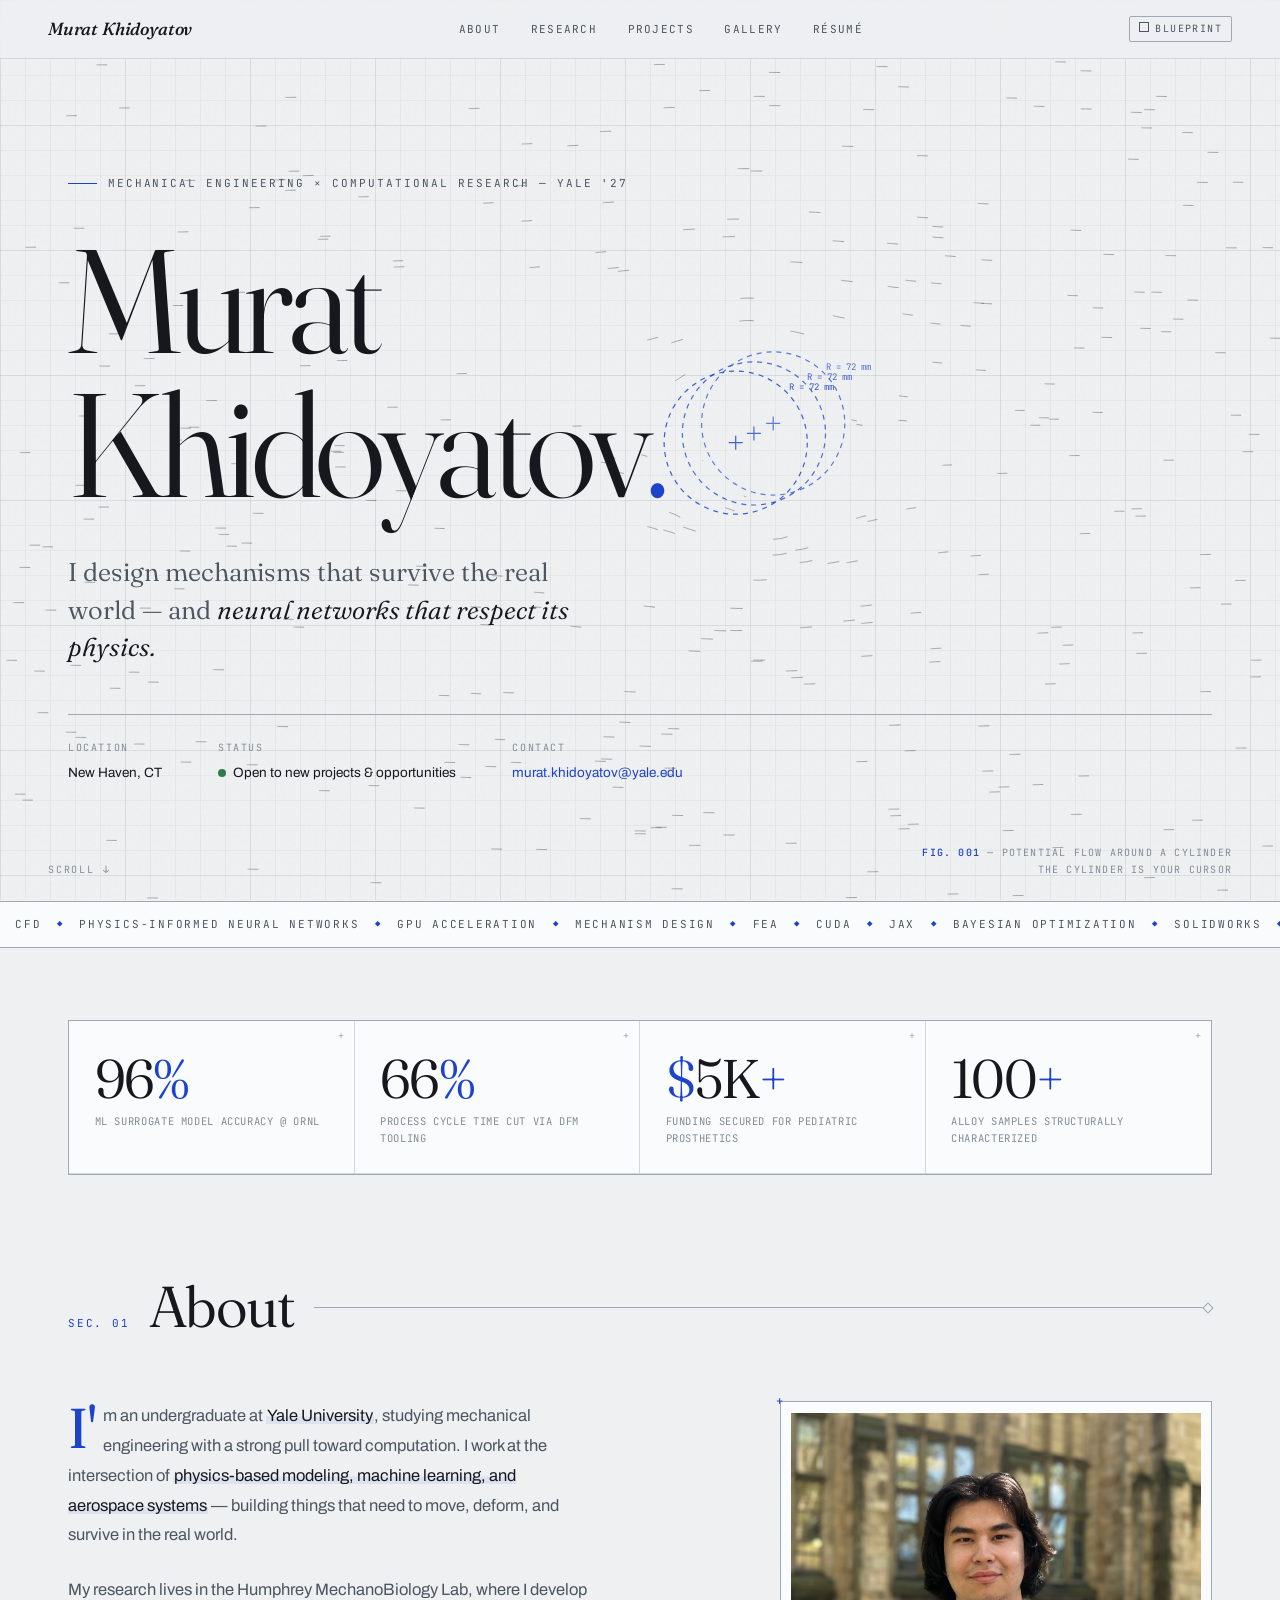
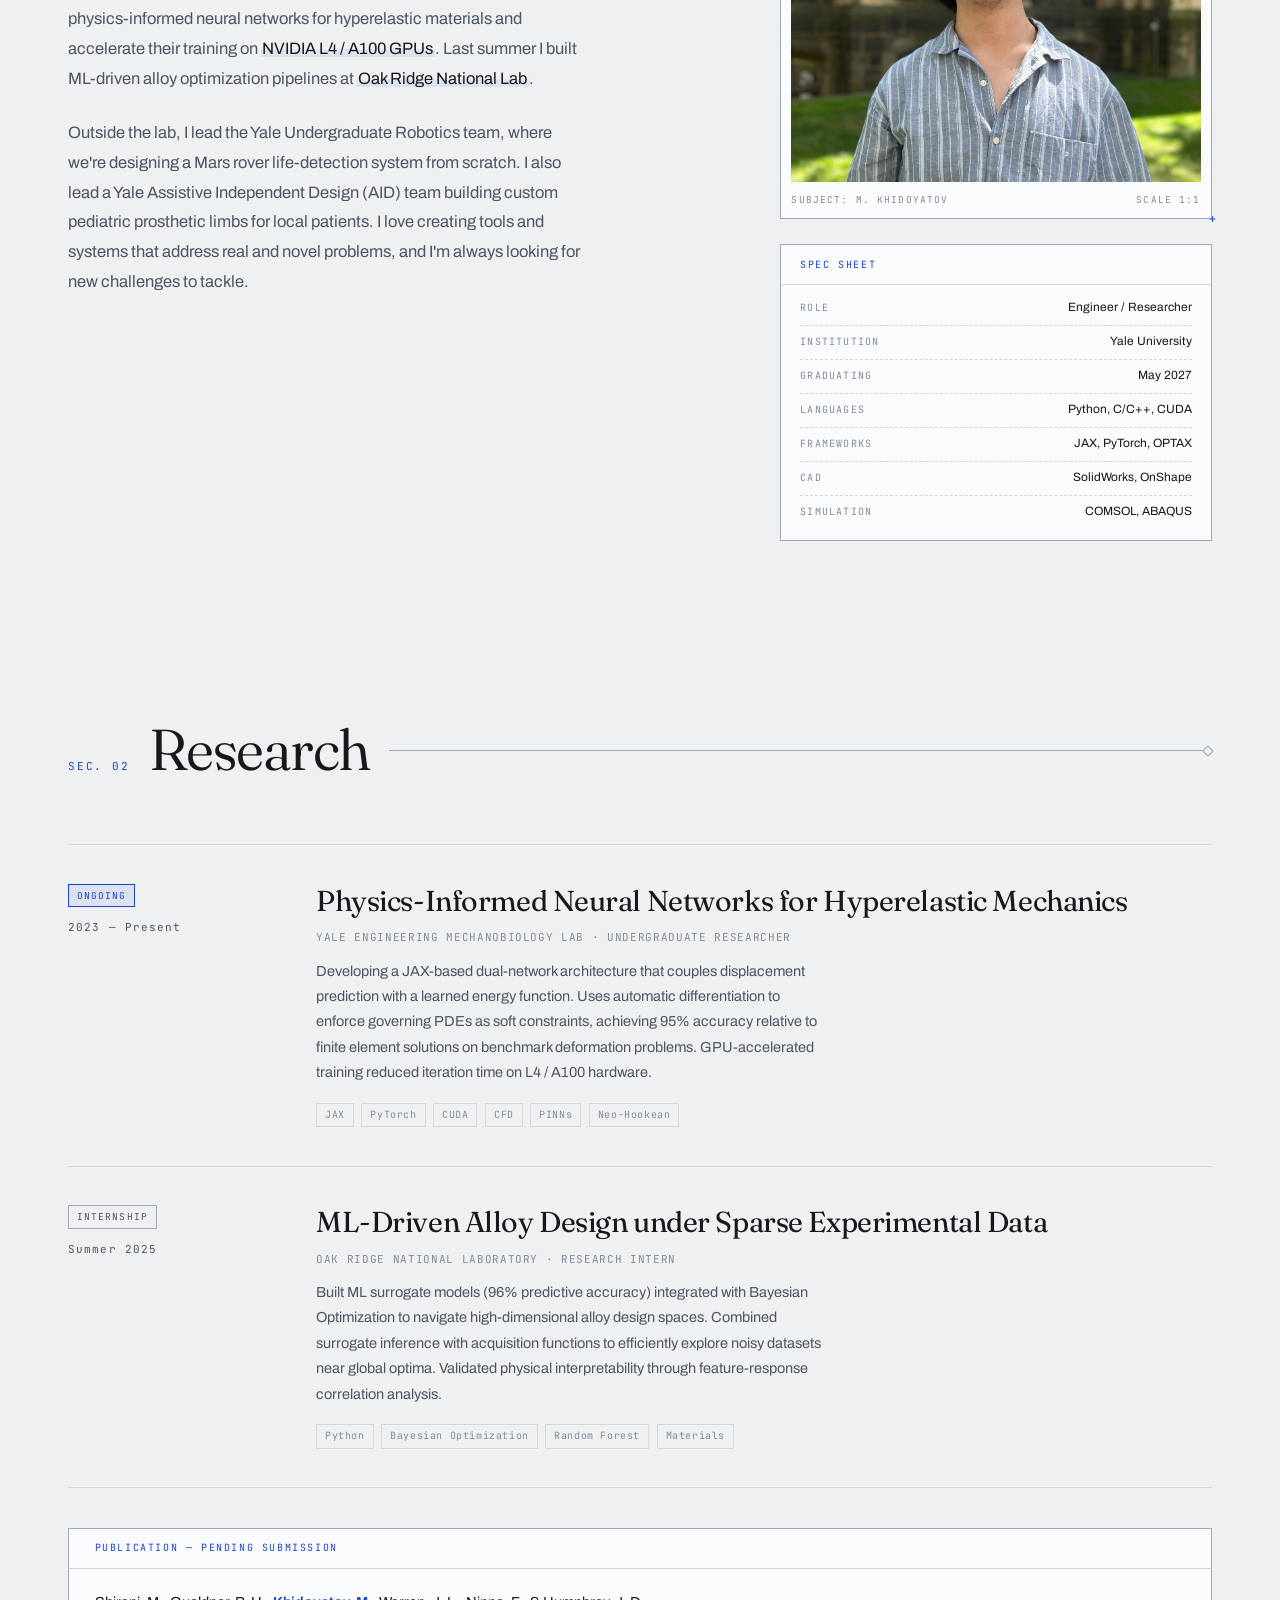
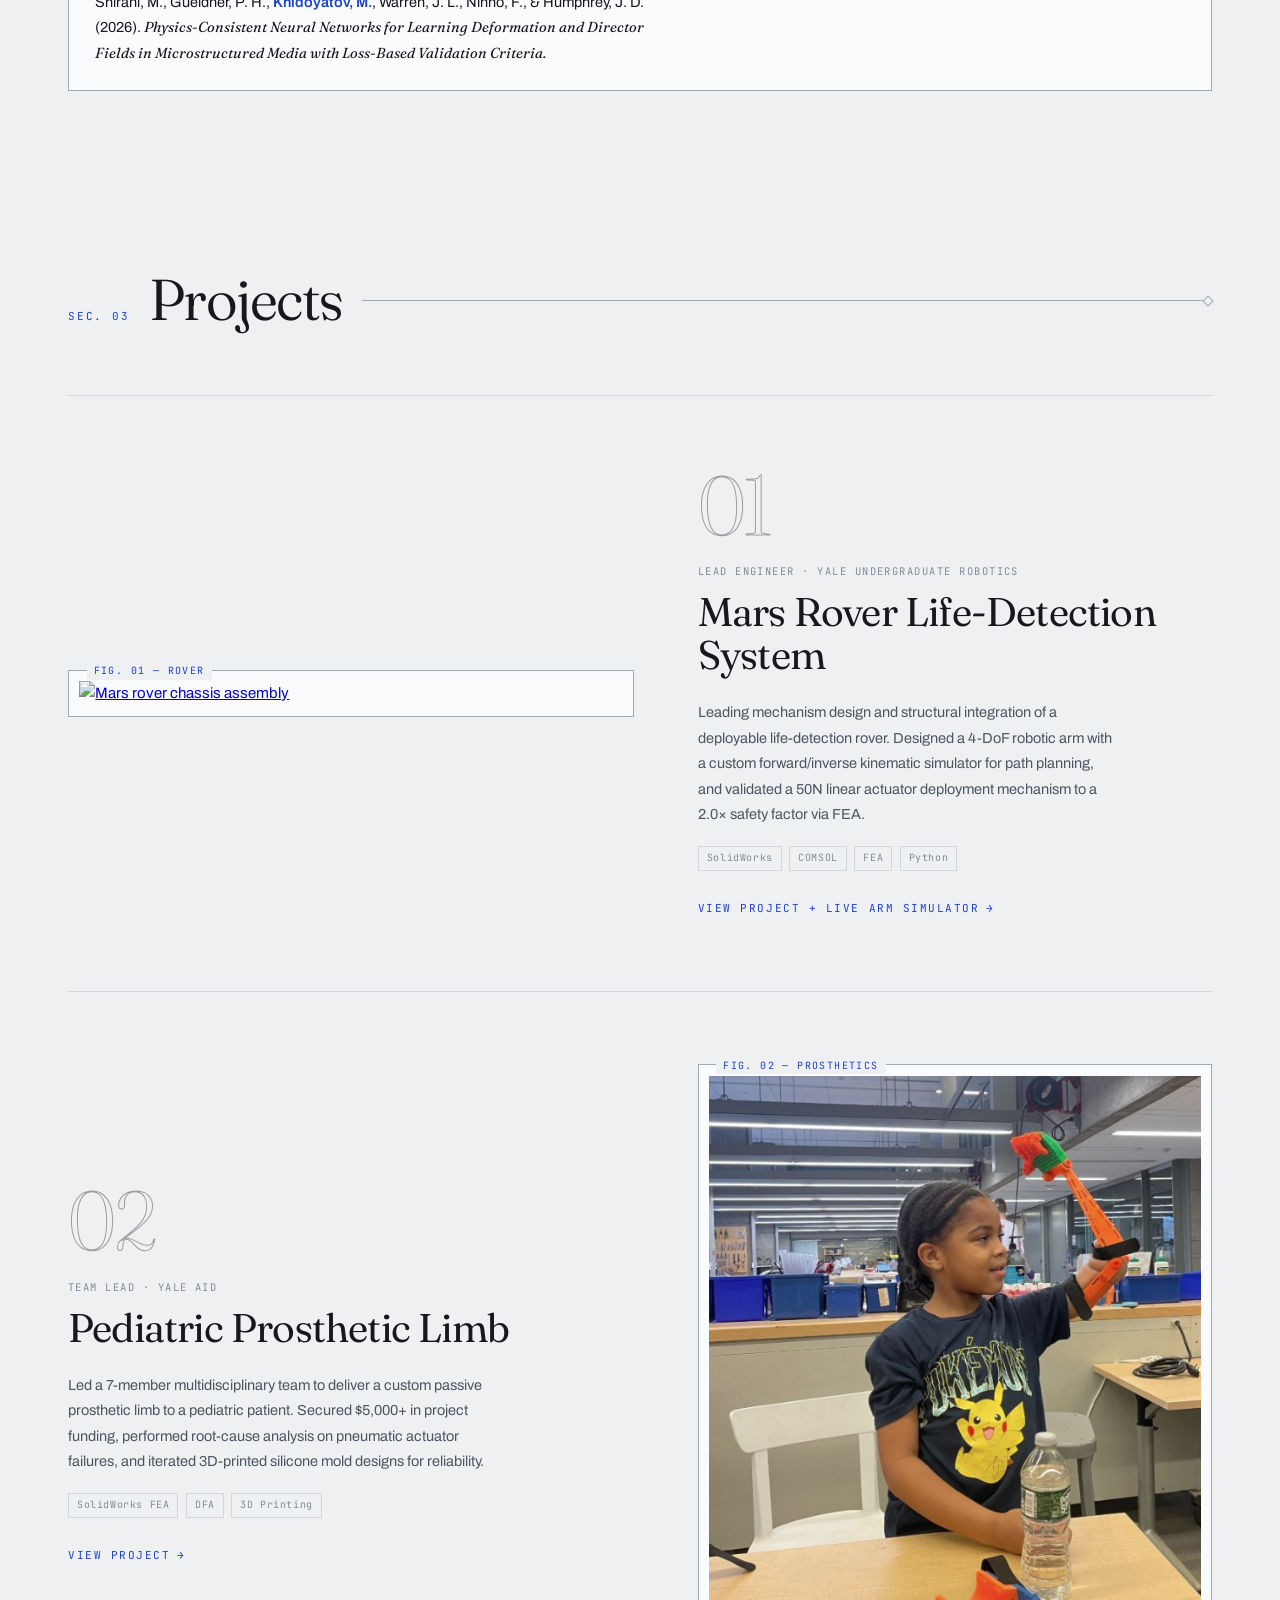
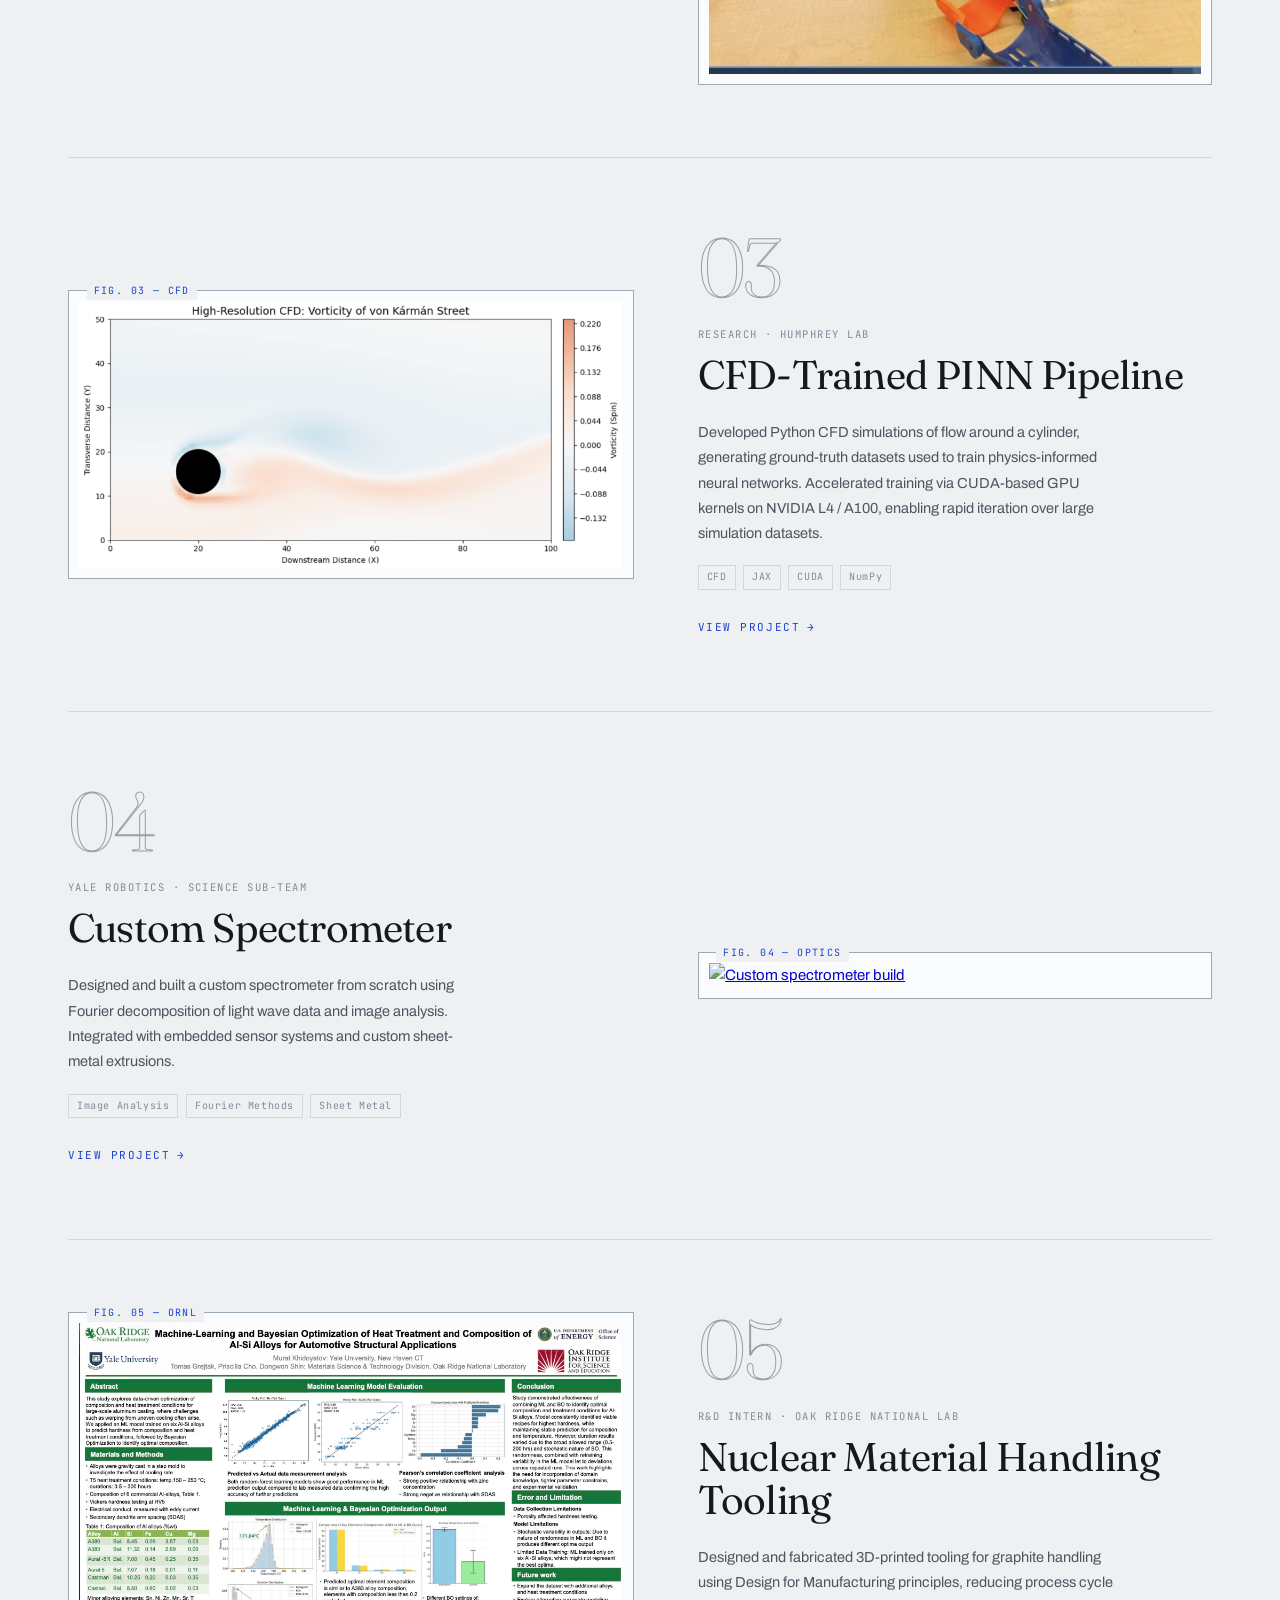
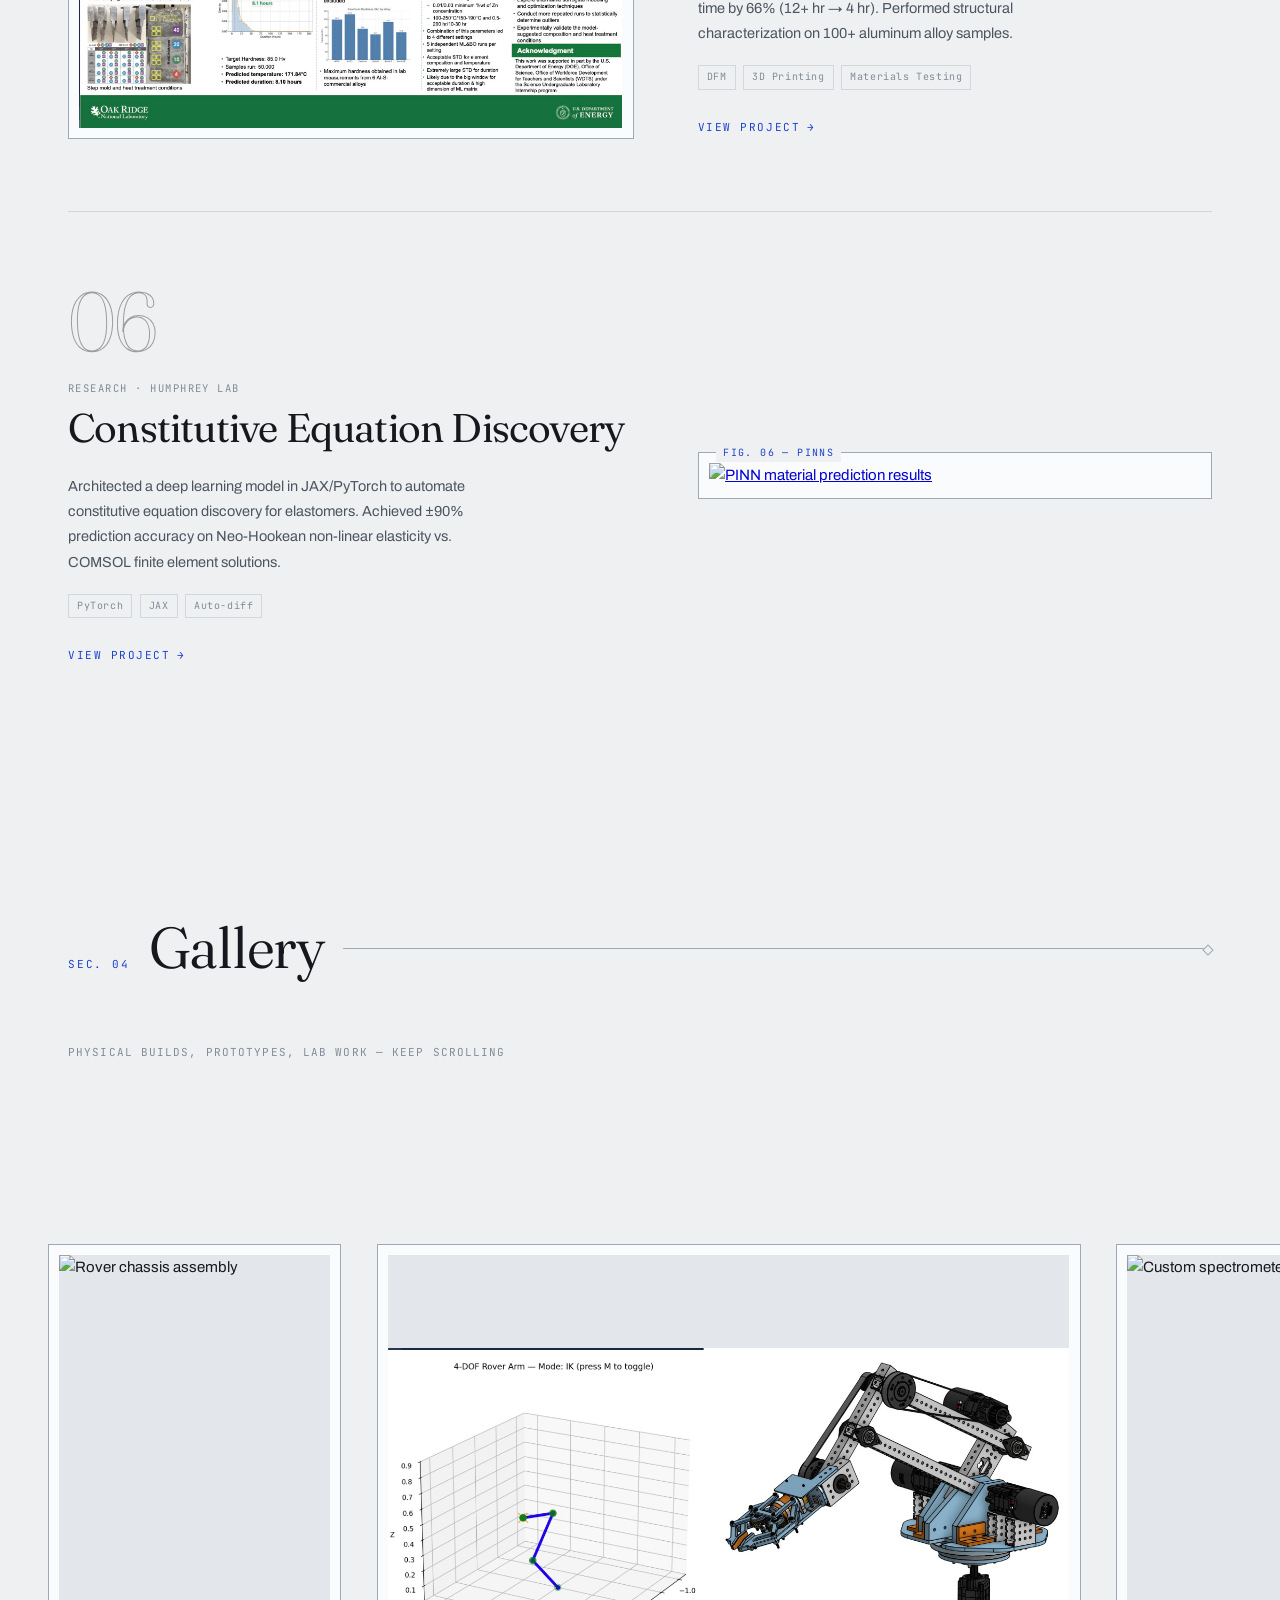
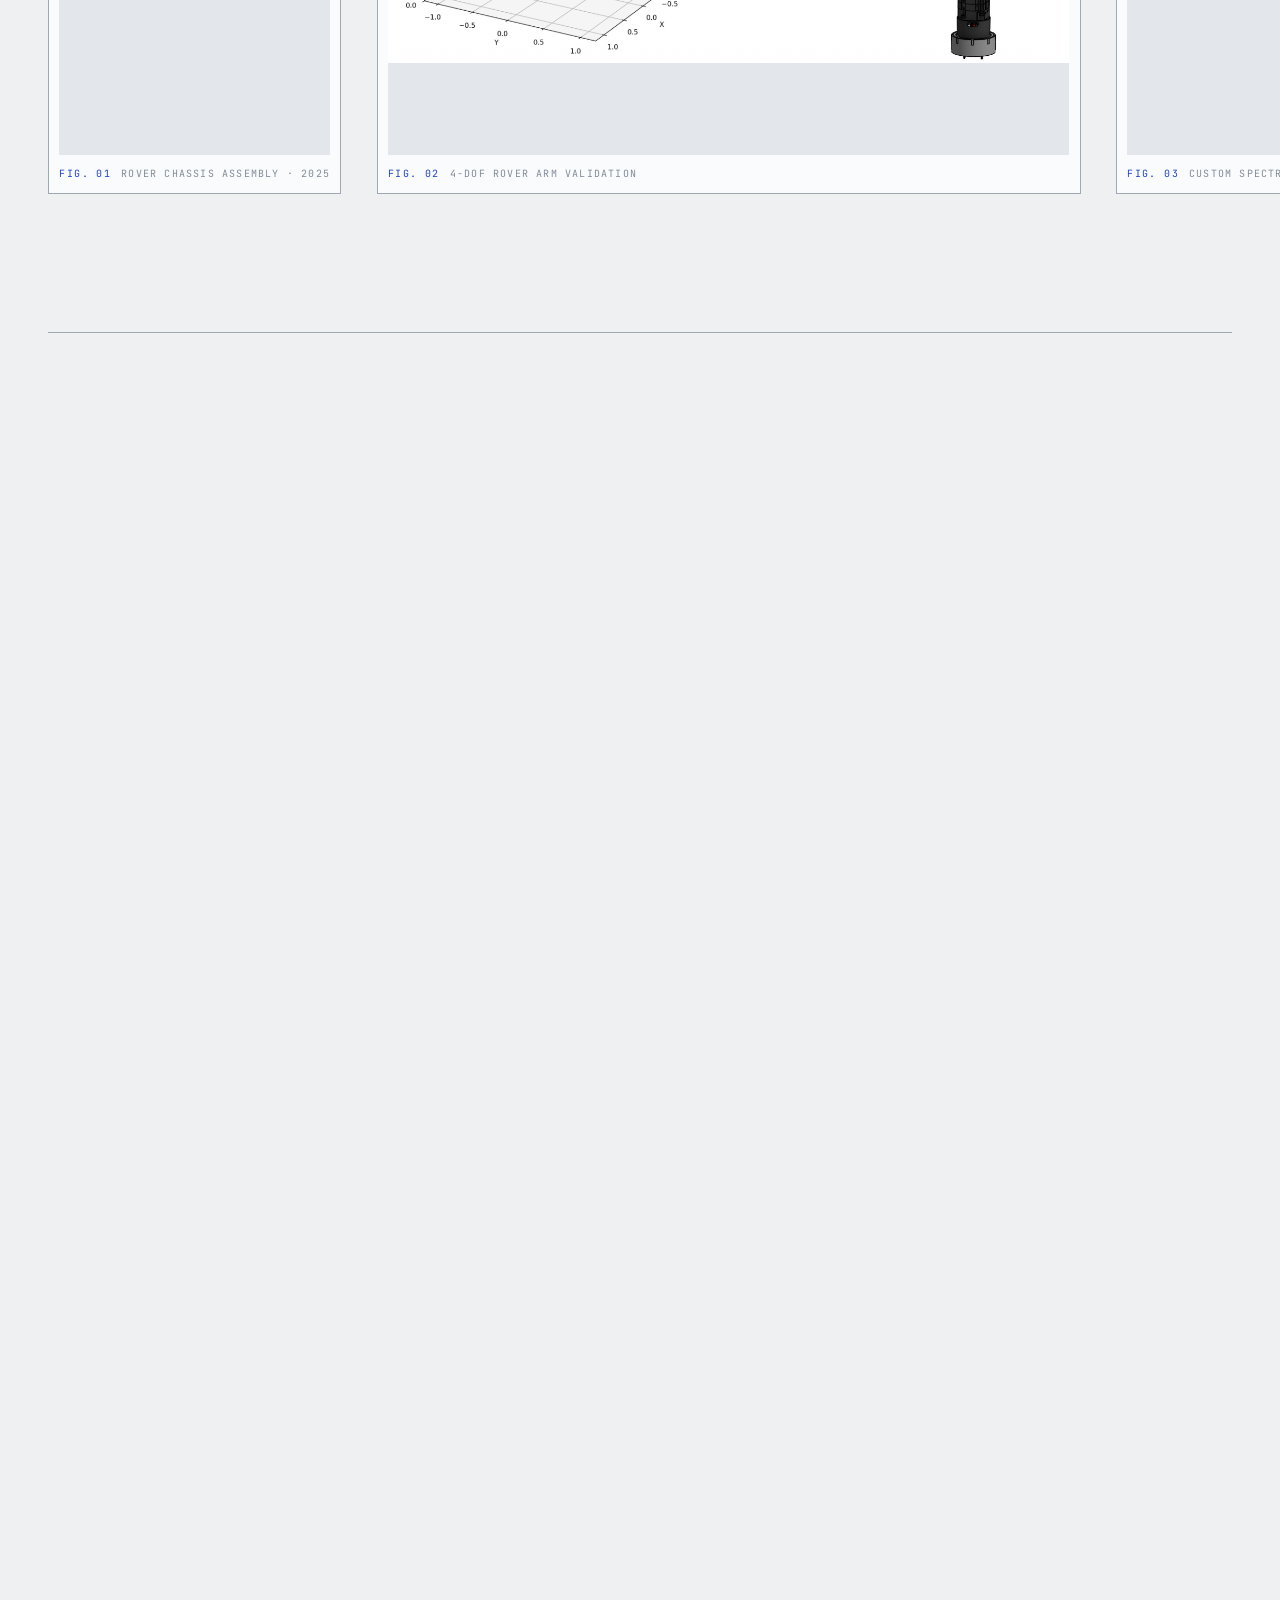
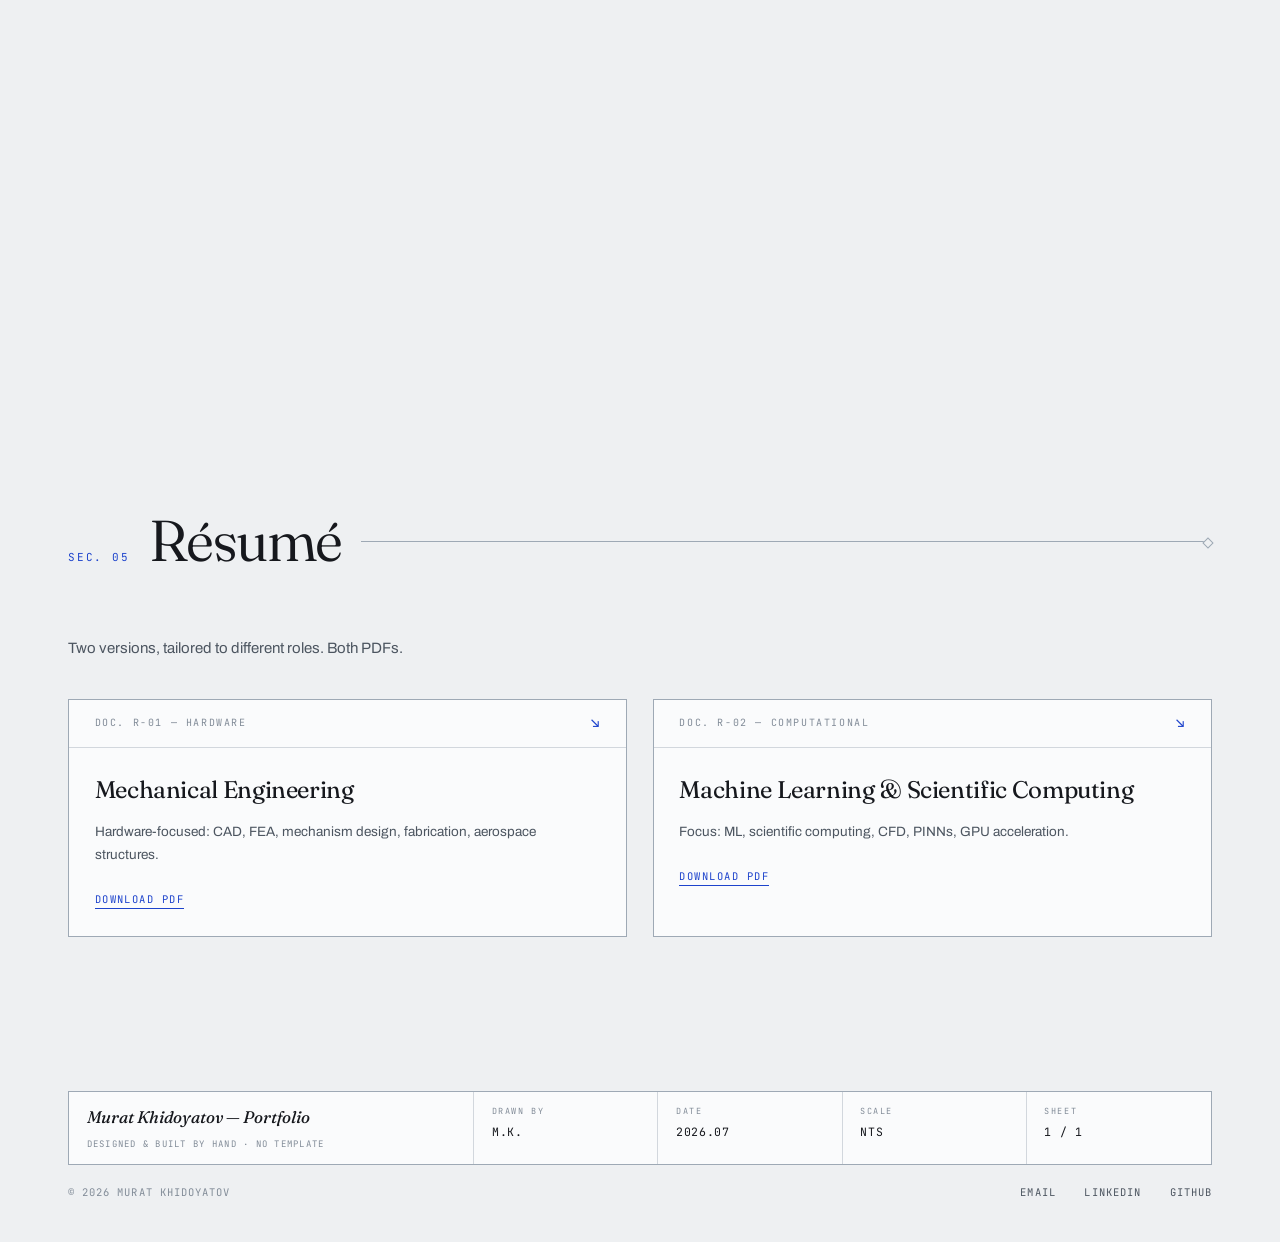
==== commit 09bfa1f0: "updated the looks" ====
--- a/index.html
+++ b/index.html
@@ -4,11 +4,11 @@
   <meta charset="UTF-8" />
   <meta name="viewport" content="width=device-width, initial-scale=1.0" />
   <meta name="description" content="Murat Khidoyatov — Mechanical Engineer & Computational Researcher at Yale University." />
-  <title>Murat Khidoyatov / Engineer & Researcher</title>
+  <title>Murat Khidoyatov — Engineer & Researcher</title>
 
   <link rel="preconnect" href="https://fonts.googleapis.com" />
   <link rel="preconnect" href="https://fonts.gstatic.com" crossorigin />
-  <link href="https://fonts.googleapis.com/css2?family=JetBrains+Mono:wght@300;400;500;700&family=Fraunces:opsz,wght@9..144,300;9..144,400;9..144,500;9..144,700&display=swap" rel="stylesheet" />
+  <link href="https://fonts.googleapis.com/css2?family=Fraunces:ital,opsz,wght@0,9..144,300..700;1,9..144,300..700&family=Archivo:wght@400;500;600&family=JetBrains+Mono:wght@400;500&display=swap" rel="stylesheet" />
 
   <link rel="stylesheet" href="styles.css" />
   <link rel="icon" type="image/jpeg" href="img/headshot.jpg" />
@@ -20,11 +20,11 @@
   <meta property="og:url" content="https://muratkhid.github.io/" />
   <meta property="og:site_name" content="Murat Khidoyatov" />
 
-<!-- Twitter / X -->
-<meta name="twitter:card" content="summary_large_image" />
-<meta name="twitter:title" content="Murat Khidoyatov — Engineer & Researcher" />
-<meta name="twitter:description" content="Mechanical engineering meets computational research. Yale '27." />
-<meta name="twitter:image" content="https://muratkhid.github.io/img/headshot.jpg" />
+  <!-- Twitter / X -->
+  <meta name="twitter:card" content="summary_large_image" />
+  <meta name="twitter:title" content="Murat Khidoyatov — Engineer & Researcher" />
+  <meta name="twitter:description" content="Mechanical engineering meets computational research. Yale '27." />
+  <meta name="twitter:image" content="https://muratkhid.github.io/img/headshot.jpg" />
 </head>
 <body>
   <!-- Background layers -->
@@ -36,22 +36,16 @@
 
   <!-- Top nav -->
   <header class="nav">
-    <a href="#" class="nav__brand">
-      <span class="brand__bracket">[</span>
-      <span class="brand__name">murat.khidoyatov</span>
-      <span class="brand__bracket">]</span>
-    </a>
+    <a href="#" class="nav__brand">Murat Khidoyatov</a>
     <nav class="nav__links">
-      <a href="#about"><span class="nav__num">01</span>about</a>
-      <a href="#research"><span class="nav__num">02</span>research</a>
-      <a href="#projects"><span class="nav__num">03</span>projects</a>
-      <a href="#gallery"><span class="nav__num">04</span>gallery</a>
-      <a href="#resume"><span class="nav__num">05</span>resume</a>
+      <a href="#about">About</a>
+      <a href="#research">Research</a>
+      <a href="#projects">Projects</a>
+      <a href="#gallery">Gallery</a>
+      <a href="#resume">Résumé</a>
     </nav>
     <div class="nav__actions">
-      <button class="nav__theme" id="themeToggle" aria-label="Toggle theme">
-        <span class="theme-icon">◐</span>
-      </button>
+      <button class="nav__theme" id="themeToggle" aria-label="Switch color theme">blueprint</button>
       <button class="nav__burger" id="navBurger" aria-label="Open menu" aria-expanded="false">
         <span></span><span></span><span></span>
       </button>
@@ -60,73 +54,83 @@
 
   <!-- Mobile menu -->
   <nav class="mobile-menu" id="mobileMenu" aria-hidden="true">
-    <a href="#about"><span class="nav__num">01</span>about</a>
-    <a href="#research"><span class="nav__num">02</span>research</a>
-    <a href="#projects"><span class="nav__num">03</span>projects</a>
-    <a href="#gallery"><span class="nav__num">04</span>gallery</a>
-    <a href="#resume"><span class="nav__num">05</span>resume</a>
+    <a href="#about">About</a>
+    <a href="#research">Research</a>
+    <a href="#projects">Projects</a>
+    <a href="#gallery">Gallery</a>
+    <a href="#resume">Résumé</a>
   </nav>
 
   <!-- HERO -->
   <section class="hero">
-    <div class="hero__terminal">
-      <div class="terminal__header">
-        <span class="dot dot--red"></span>
-        <span class="dot dot--yellow"></span>
-        <span class="dot dot--green"></span>
-        <span class="terminal__title">~/whoami</span>
-      </div>
-      <div class="terminal__body">
-        <div class="line"><span class="prompt">$</span> <span class="cmd">cat identity.txt</span></div>
-        <div class="line line--out">→ Mechanical Engineer × Computational Researcher</div>
-        <div class="line"><span class="prompt">$</span> <span class="cmd">grep --institution</span></div>
-        <div class="line line--out">→ Yale University · B.S. Mechanical Engineering '27</div>
-        <div class="line"><span class="prompt">$</span> <span class="cmd">ls ./focus/</span></div>
-        <div class="line line--out">CFD/  PINNs/  GPU-acceleration/  aerospace/  mechanism-design/</div>
-        <div class="line"><span class="prompt">$</span> <span class="cursor">_</span></div>
-      </div>
-    </div>
-
-    <h1 class="hero__title">
-      <span class="title__row">Engineering the things</span>
-      <span class="title__row">that don't exist</span>
-      <span class="title__row title__row--accent">yet.</span>
-    </h1>
-
-    <div class="hero__meta">
-      <div class="meta__col">
-        <span class="meta__label">// location</span>
-        <span class="meta__value">New Haven, CT</span>
-      </div>
-      <div class="meta__col">
-        <span class="meta__label">// status</span>
-        <span class="meta__value"><span class="pulse"></span>Open to new projects and opportunities</span>
-      </div>
-      <div class="meta__col">
-        <span class="meta__label">// contact</span>
-        <a class="meta__value meta__link" href="mailto:murat.khidoyatov@yale.edu">murat.khidoyatov@yale.edu</a>
-      </div>
-    </div>
-  </section>
+    <canvas class="hero__canvas" id="flowCanvas" aria-hidden="true"></canvas>
+
+    <div class="hero__inner">
+      <p class="hero__label">Mechanical Engineering × Computational Research — Yale '27</p>
+
+      <h1 class="hero__title">
+        <span class="title__row">Murat</span>
+        <span class="title__row">Khidoyatov<span class="title__dot">.</span></span>
+      </h1>
+
+      <p class="hero__tag">
+        I design mechanisms that survive the real world —
+        and <em>neural networks that respect its physics.</em>
+      </p>
+
+      <div class="hero__meta">
+        <div class="meta__col">
+          <span class="meta__label">Location</span>
+          <span class="meta__value">New Haven, CT</span>
+        </div>
+        <div class="meta__col">
+          <span class="meta__label">Status</span>
+          <span class="meta__value"><span class="pulse"></span>Open to new projects &amp; opportunities</span>
+        </div>
+        <div class="meta__col">
+          <span class="meta__label">Contact</span>
+          <a class="meta__value meta__link" href="mailto:murat.khidoyatov@yale.edu">murat.khidoyatov@yale.edu</a>
+        </div>
+      </div>
+    </div>
+
+    <span class="hero__scroll">Scroll ↓</span>
+    <p class="hero__fig">
+      <strong>Fig. 001</strong> — potential flow around a cylinder<br />
+      the cylinder is your cursor
+    </p>
+  </section>
+
+  <!-- MARQUEE -->
+  <div class="marquee" aria-hidden="true">
+    <div class="marquee__track">
+      <div class="marquee__seq">
+        <span>CFD</span><i>◆</i><span>Physics-Informed Neural Networks</span><i>◆</i><span>GPU Acceleration</span><i>◆</i><span>Mechanism Design</span><i>◆</i><span>FEA</span><i>◆</i><span>CUDA</span><i>◆</i><span>JAX</span><i>◆</i><span>Bayesian Optimization</span><i>◆</i><span>SolidWorks</span><i>◆</i><span>Aerospace Structures</span><i>◆</i><span>3D Printing</span><i>◆</i>
+      </div>
+      <div class="marquee__seq">
+        <span>CFD</span><i>◆</i><span>Physics-Informed Neural Networks</span><i>◆</i><span>GPU Acceleration</span><i>◆</i><span>Mechanism Design</span><i>◆</i><span>FEA</span><i>◆</i><span>CUDA</span><i>◆</i><span>JAX</span><i>◆</i><span>Bayesian Optimization</span><i>◆</i><span>SolidWorks</span><i>◆</i><span>Aerospace Structures</span><i>◆</i><span>3D Printing</span><i>◆</i>
+      </div>
+    </div>
+  </div>
 
   <!-- IMPACT METRICS -->
   <section class="stats" aria-label="Impact metrics">
     <div class="stats__grid">
       <div class="stat">
-        <span class="stat__value"><span class="stat__num" data-count="96">0</span>%</span>
+        <span class="stat__value"><span class="stat__num" data-count="96">0</span><span class="stat__unit">%</span></span>
         <span class="stat__label">ML surrogate model accuracy @ ORNL</span>
       </div>
       <div class="stat">
-        <span class="stat__value"><span class="stat__num" data-count="66">0</span>%</span>
-        <span class="stat__label">process cycle time reduction via DFM tooling</span>
+        <span class="stat__value"><span class="stat__num" data-count="66">0</span><span class="stat__unit">%</span></span>
+        <span class="stat__label">Process cycle time cut via DFM tooling</span>
       </div>
       <div class="stat">
-        <span class="stat__value">$<span class="stat__num" data-count="5">0</span>K+</span>
-        <span class="stat__label">project funding secured for pediatric prosthetics</span>
+        <span class="stat__value"><span class="stat__unit">$</span><span class="stat__num" data-count="5">0</span>K<span class="stat__unit">+</span></span>
+        <span class="stat__label">Funding secured for pediatric prosthetics</span>
       </div>
       <div class="stat">
-        <span class="stat__value"><span class="stat__num" data-count="100">0</span>+</span>
-        <span class="stat__label">alloy samples structurally characterized</span>
+        <span class="stat__value"><span class="stat__num" data-count="100">0</span><span class="stat__unit">+</span></span>
+        <span class="stat__label">Alloy samples structurally characterized</span>
       </div>
     </div>
   </section>
@@ -134,7 +138,7 @@
   <!-- ABOUT -->
   <section class="section" id="about">
     <div class="section__head">
-      <span class="section__num">01</span>
+      <span class="section__num">SEC. 01</span>
       <h2 class="section__title">About</h2>
       <span class="section__rule"></span>
     </div>
@@ -157,20 +161,35 @@
         </p>
         <p>
           Outside the lab, I lead the Yale Undergraduate Robotics team, where we're
-          designing a Mars rover life-detection system from scratch. I also lead a Yale - Assistive Independent Design (AID) team building custom pediatric prosthetic limbs for local patients.
-          I love creating tools and systems that address real and novel problems, and I'm always looking for new challenges to tackle.
-        </p>
-      </div>
-
-      <aside class="about__card">
-        <div class="card__row"><span>name</span><span>Murat Khidoyatov</span></div>
-        <div class="card__row"><span>role</span><span>Engineer / Researcher</span></div>
-        <div class="card__row"><span>institution</span><span>Yale University</span></div>
-        <div class="card__row"><span>graduating</span><span>May 2027</span></div>
-        <div class="card__row"><span>languages</span><span>Python, C/C++, CUDA</span></div>
-        <div class="card__row"><span>frameworks</span><span>JAX, PyTorch, OPTAX</span></div>
-        <div class="card__row"><span>cad</span><span>SolidWorks, OnShape</span></div>
-        <div class="card__row"><span>simulation</span><span>COMSOL, ABAQUS</span></div>
+          designing a Mars rover life-detection system from scratch. I also lead a
+          Yale Assistive Independent Design (AID) team building custom pediatric
+          prosthetic limbs for local patients. I love creating tools and systems that
+          address real and novel problems, and I'm always looking for new challenges
+          to tackle.
+        </p>
+      </div>
+
+      <aside class="about__side">
+        <figure class="about__figure">
+          <img src="img/headshot.jpg" alt="Portrait of Murat Khidoyatov" loading="lazy" />
+          <figcaption>
+            <span>Subject: M. Khidoyatov</span>
+            <span>Scale 1:1</span>
+          </figcaption>
+        </figure>
+
+        <div class="about__card">
+          <div class="about__card-head">Spec Sheet</div>
+          <div class="about__card-body">
+            <div class="card__row"><span>role</span><span>Engineer / Researcher</span></div>
+            <div class="card__row"><span>institution</span><span>Yale University</span></div>
+            <div class="card__row"><span>graduating</span><span>May 2027</span></div>
+            <div class="card__row"><span>languages</span><span>Python, C/C++, CUDA</span></div>
+            <div class="card__row"><span>frameworks</span><span>JAX, PyTorch, OPTAX</span></div>
+            <div class="card__row"><span>cad</span><span>SolidWorks, OnShape</span></div>
+            <div class="card__row"><span>simulation</span><span>COMSOL, ABAQUS</span></div>
+          </div>
+        </div>
       </aside>
     </div>
   </section>
@@ -178,53 +197,57 @@
   <!-- RESEARCH & PUBLICATIONS -->
   <section class="section" id="research">
     <div class="section__head">
-      <span class="section__num">02</span>
-      <h2 class="section__title">Research &amp; Publications</h2>
+      <span class="section__num">SEC. 02</span>
+      <h2 class="section__title">Research</h2>
       <span class="section__rule"></span>
     </div>
 
     <div class="research__list">
       <article class="research__item">
         <div class="research__meta">
-          <span class="tag tag--active">ongoing</span>
+          <span class="tag tag--active">Ongoing</span>
           <span class="research__date">2023 — Present</span>
         </div>
-        <h3 class="research__title">Physics-Informed Neural Networks for Hyperelastic Mechanics</h3>
-        <p class="research__org">Yale Engineering MechanoBiology Lab · Undergraduate Researcher</p>
-        <p class="research__body">
-          Developing a JAX-based dual-network architecture that couples displacement
-          prediction with a learned energy function. Uses automatic differentiation
-          to enforce governing PDEs as soft constraints, achieving 95% accuracy
-          relative to finite element solutions on benchmark deformation problems.
-          GPU-accelerated training reduced iteration time on L4 / A100 hardware.
-        </p>
-        <div class="research__tech">
-          <span>JAX</span><span>PyTorch</span><span>CUDA</span><span>CFD</span><span>PINNs</span><span>Neo-Hookean</span>
+        <div class="research__content">
+          <h3 class="research__title">Physics-Informed Neural Networks for Hyperelastic Mechanics</h3>
+          <p class="research__org">Yale Engineering MechanoBiology Lab · Undergraduate Researcher</p>
+          <p class="research__body">
+            Developing a JAX-based dual-network architecture that couples displacement
+            prediction with a learned energy function. Uses automatic differentiation
+            to enforce governing PDEs as soft constraints, achieving 95% accuracy
+            relative to finite element solutions on benchmark deformation problems.
+            GPU-accelerated training reduced iteration time on L4 / A100 hardware.
+          </p>
+          <div class="research__tech">
+            <span>JAX</span><span>PyTorch</span><span>CUDA</span><span>CFD</span><span>PINNs</span><span>Neo-Hookean</span>
+          </div>
         </div>
       </article>
 
       <article class="research__item">
         <div class="research__meta">
-          <span class="tag">internship</span>
+          <span class="tag">Internship</span>
           <span class="research__date">Summer 2025</span>
         </div>
-        <h3 class="research__title">ML-Driven Alloy Design under Sparse Experimental Data</h3>
-        <p class="research__org">Oak Ridge National Laboratory · Research Intern</p>
-        <p class="research__body">
-          Built ML surrogate models (96% predictive accuracy) integrated with
-          Bayesian Optimization to navigate high-dimensional alloy design spaces.
-          Combined surrogate inference with acquisition functions to efficiently
-          explore noisy datasets near global optima. Validated physical
-          interpretability through feature-response correlation analysis.
-        </p>
-        <div class="research__tech">
-          <span>Python</span><span>Bayesian Optimization</span><span>Random Forest</span><span>Materials</span>
+        <div class="research__content">
+          <h3 class="research__title">ML-Driven Alloy Design under Sparse Experimental Data</h3>
+          <p class="research__org">Oak Ridge National Laboratory · Research Intern</p>
+          <p class="research__body">
+            Built ML surrogate models (96% predictive accuracy) integrated with
+            Bayesian Optimization to navigate high-dimensional alloy design spaces.
+            Combined surrogate inference with acquisition functions to efficiently
+            explore noisy datasets near global optima. Validated physical
+            interpretability through feature-response correlation analysis.
+          </p>
+          <div class="research__tech">
+            <span>Python</span><span>Bayesian Optimization</span><span>Random Forest</span><span>Materials</span>
+          </div>
         </div>
       </article>
     </div>
 
     <div class="publication">
-      <div class="publication__label">// publication · pending submission</div>
+      <div class="publication__label">Publication — Pending Submission</div>
       <p class="publication__cite">
         Shirani, M., Gueldner, P. H., <strong>Khidoyatov, M.</strong>, Warren, J. L.,
         Ninno, F., &amp; Humphrey, J. D. (2026).
@@ -237,168 +260,184 @@
   <!-- PROJECTS -->
   <section class="section" id="projects">
     <div class="section__head">
-      <span class="section__num">03</span>
+      <span class="section__num">SEC. 03</span>
       <h2 class="section__title">Projects</h2>
       <span class="section__rule"></span>
     </div>
 
-    <div class="projects__grid">
-      <article class="project">
-        <a href="projects/mars-rover.html" class="project__thumb">
-          <img src="img/rover-deployment.jpg" alt="Mars rover chassis assembly" loading="lazy" />
-        </a>
-        <div class="project__index">P-01</div>
-        <h3 class="project__title">Mars Rover Life-Detection System</h3>
-        <p class="project__role">Lead Engineer · Yale Undergraduate Robotics</p>
-        <p class="project__body">
+    <article class="prow">
+      <a href="projects/mars-rover.html" class="prow__media">
+        <span class="prow__imgwrap"><img src="img/rover-deployment.jpg" alt="Mars rover chassis assembly" loading="lazy" /></span>
+        <span class="prow__fig">Fig. 01 — Rover</span>
+      </a>
+      <div class="prow__info">
+        <div class="prow__index">01</div>
+        <p class="prow__role">Lead Engineer · Yale Undergraduate Robotics</p>
+        <h3 class="prow__title"><a href="projects/mars-rover.html">Mars Rover Life-Detection System</a></h3>
+        <p class="prow__body">
           Leading mechanism design and structural integration of a deployable
           life-detection rover. Designed a 4-DoF robotic arm with a custom
           forward/inverse kinematic simulator for path planning, and validated a
           50N linear actuator deployment mechanism to a 2.0× safety factor via FEA.
         </p>
-        <div class="project__tech">
+        <div class="prow__tech">
           <span>SolidWorks</span><span>COMSOL</span><span>FEA</span><span>Python</span>
         </div>
-        <a href="projects/mars-rover.html" class="project__link">View project →</a>
-      </article>
-
-      <article class="project">
-        <a href="projects/prosthetics.html" class="project__thumb">
-          <img src="img/prosthetic-glove.jpg" alt="Pediatric prosthetic limb prototype" loading="lazy" />
-        </a>
-        <div class="project__index">P-02</div>
-        <h3 class="project__title">Pediatric Prosthetic Limb</h3>
-        <p class="project__role">Team Lead · Yale AID</p>
-        <p class="project__body">
+        <a href="projects/mars-rover.html" class="prow__link">View project + live arm simulator</a>
+      </div>
+    </article>
+
+    <article class="prow">
+      <a href="projects/prosthetics.html" class="prow__media">
+        <span class="prow__imgwrap"><img src="img/prosthetic-glove.jpg" alt="Pediatric prosthetic limb prototype" loading="lazy" /></span>
+        <span class="prow__fig">Fig. 02 — Prosthetics</span>
+      </a>
+      <div class="prow__info">
+        <div class="prow__index">02</div>
+        <p class="prow__role">Team Lead · Yale AID</p>
+        <h3 class="prow__title"><a href="projects/prosthetics.html">Pediatric Prosthetic Limb</a></h3>
+        <p class="prow__body">
           Led a 7-member multidisciplinary team to deliver a custom passive
           prosthetic limb to a pediatric patient. Secured $5,000+ in project
           funding, performed root-cause analysis on pneumatic actuator failures,
           and iterated 3D-printed silicone mold designs for reliability.
         </p>
-        <div class="project__tech">
+        <div class="prow__tech">
           <span>SolidWorks FEA</span><span>DFA</span><span>3D Printing</span>
         </div>
-        <a href="projects/prosthetics.html" class="project__link">View project →</a>
-      </article>
-
-      <article class="project">
-        <a href="projects/research.html" class="project__thumb">
-          <img src="img/flow-CFD.jpg" alt="CFD simulation of flow around a cylinder" loading="lazy" />
-        </a>
-        <div class="project__index">P-03</div>
-        <h3 class="project__title">CFD-Trained PINN Pipeline</h3>
-        <p class="project__role">Research · Humphrey Lab</p>
-        <p class="project__body">
+        <a href="projects/prosthetics.html" class="prow__link">View project</a>
+      </div>
+    </article>
+
+    <article class="prow">
+      <a href="projects/research.html" class="prow__media">
+        <span class="prow__imgwrap"><img src="img/flow-CFD.jpg" alt="CFD simulation of flow around a cylinder" loading="lazy" /></span>
+        <span class="prow__fig">Fig. 03 — CFD</span>
+      </a>
+      <div class="prow__info">
+        <div class="prow__index">03</div>
+        <p class="prow__role">Research · Humphrey Lab</p>
+        <h3 class="prow__title"><a href="projects/research.html">CFD-Trained PINN Pipeline</a></h3>
+        <p class="prow__body">
           Developed Python CFD simulations of flow around a cylinder, generating
           ground-truth datasets used to train physics-informed neural networks.
           Accelerated training via CUDA-based GPU kernels on NVIDIA L4 / A100,
           enabling rapid iteration over large simulation datasets.
         </p>
-        <div class="project__tech">
+        <div class="prow__tech">
           <span>CFD</span><span>JAX</span><span>CUDA</span><span>NumPy</span>
         </div>
-        <a href="projects/research.html" class="project__link">View project →</a>
-      </article>
-
-      <article class="project">
-        <a href="projects/spectrometer.html" class="project__thumb">
-          <img src="img/spectrometer.jpg" alt="Custom spectrometer build" loading="lazy" />
-        </a>
-        <div class="project__index">P-04</div>
-        <h3 class="project__title">Custom Spectrometer</h3>
-        <p class="project__role">Yale Robotics · Science Sub-team</p>
-        <p class="project__body">
+        <a href="projects/research.html" class="prow__link">View project</a>
+      </div>
+    </article>
+
+    <article class="prow">
+      <a href="projects/spectrometer.html" class="prow__media">
+        <span class="prow__imgwrap"><img src="img/spectrometer.jpg" alt="Custom spectrometer build" loading="lazy" /></span>
+        <span class="prow__fig">Fig. 04 — Optics</span>
+      </a>
+      <div class="prow__info">
+        <div class="prow__index">04</div>
+        <p class="prow__role">Yale Robotics · Science Sub-team</p>
+        <h3 class="prow__title"><a href="projects/spectrometer.html">Custom Spectrometer</a></h3>
+        <p class="prow__body">
           Designed and built a custom spectrometer from scratch using Fourier
           decomposition of light wave data and image analysis. Integrated with
           embedded sensor systems and custom sheet-metal extrusions.
         </p>
-        <div class="project__tech">
+        <div class="prow__tech">
           <span>Image Analysis</span><span>Fourier Methods</span><span>Sheet Metal</span>
         </div>
-        <a href="projects/spectrometer.html" class="project__link">View project →</a>
-      </article>
-
-      <article class="project">
-        <a href="projects/ornl.html" class="project__thumb">
-          <img src="img/ornl-lab.jpg" alt="Oak Ridge National Lab research" loading="lazy" />
-        </a>
-        <div class="project__index">P-05</div>
-        <h3 class="project__title">Nuclear Material Handling Tooling</h3>
-        <p class="project__role">Oak Ridge National Lab · R&amp;D Intern</p>
-        <p class="project__body">
+        <a href="projects/spectrometer.html" class="prow__link">View project</a>
+      </div>
+    </article>
+
+    <article class="prow">
+      <a href="projects/ornl.html" class="prow__media">
+        <span class="prow__imgwrap"><img src="img/ornl-lab.jpg" alt="Oak Ridge National Lab research" loading="lazy" /></span>
+        <span class="prow__fig">Fig. 05 — ORNL</span>
+      </a>
+      <div class="prow__info">
+        <div class="prow__index">05</div>
+        <p class="prow__role">R&amp;D Intern · Oak Ridge National Lab</p>
+        <h3 class="prow__title"><a href="projects/ornl.html">Nuclear Material Handling Tooling</a></h3>
+        <p class="prow__body">
           Designed and fabricated 3D-printed tooling for graphite handling using
           Design for Manufacturing principles, reducing process cycle time by
-          <strong>66%</strong> (12+ hr → 4 hr). Performed structural
-          characterization on 100+ aluminum alloy samples.
-        </p>
-        <div class="project__tech">
+          66% (12+ hr → 4 hr). Performed structural characterization on 100+
+          aluminum alloy samples.
+        </p>
+        <div class="prow__tech">
           <span>DFM</span><span>3D Printing</span><span>Materials Testing</span>
         </div>
-        <a href="projects/ornl.html" class="project__link">View project →</a>
-      </article>
-
-      <article class="project">
-        <a href="projects/research.html" class="project__thumb">
-          <img src="img/pinn-results.jpg" alt="PINN material prediction results" loading="lazy" />
-        </a>
-        <div class="project__index">P-06</div>
-        <h3 class="project__title">Constitutive Equation Discovery</h3>
-        <p class="project__role">Research · Humphrey Lab</p>
-        <p class="project__body">
+        <a href="projects/ornl.html" class="prow__link">View project</a>
+      </div>
+    </article>
+
+    <article class="prow">
+      <a href="projects/research.html" class="prow__media">
+        <span class="prow__imgwrap"><img src="img/pinn-results.jpg" alt="PINN material prediction results" loading="lazy" /></span>
+        <span class="prow__fig">Fig. 06 — PINNs</span>
+      </a>
+      <div class="prow__info">
+        <div class="prow__index">06</div>
+        <p class="prow__role">Research · Humphrey Lab</p>
+        <h3 class="prow__title"><a href="projects/research.html">Constitutive Equation Discovery</a></h3>
+        <p class="prow__body">
           Architected a deep learning model in JAX/PyTorch to automate constitutive
           equation discovery for elastomers. Achieved ±90% prediction accuracy on
           Neo-Hookean non-linear elasticity vs. COMSOL finite element solutions.
         </p>
-        <div class="project__tech">
+        <div class="prow__tech">
           <span>PyTorch</span><span>JAX</span><span>Auto-diff</span>
         </div>
-        <a href="projects/research.html" class="project__link">View project →</a>
-      </article>
-    </div>
+        <a href="projects/research.html" class="prow__link">View project</a>
+      </div>
+    </article>
   </section>
 
   <!-- GALLERY -->
   <section class="section section--gallery" id="gallery">
     <div class="section__head">
-      <span class="section__num">04</span>
+      <span class="section__num">SEC. 04</span>
       <h2 class="section__title">Gallery</h2>
       <span class="section__rule"></span>
     </div>
 
-    <p class="gallery__hint">// physical builds, prototypes, lab work — keep scrolling</p>
-  </section>
-
-  <!-- Apple-style horizontal-scroll-on-vertical-scroll carousel -->
+    <p class="gallery__hint">Physical builds, prototypes, lab work — keep scrolling</p>
+  </section>
+
+  <!-- Horizontal-scroll-on-vertical-scroll carousel -->
   <section class="hscroll" aria-label="Project gallery carousel">
     <div class="hscroll__sticky">
       <div class="hscroll__track" id="hscrollTrack">
         <figure class="hscroll__slide">
           <img src="img/rover-deployment.jpg" alt="Rover chassis assembly" loading="lazy" />
-          <figcaption><span class="cap__num">01</span>Rover chassis assembly · 2025</figcaption>
+          <figcaption><span class="cap__num">Fig. 01</span>Rover chassis assembly · 2025</figcaption>
         </figure>
         <figure class="hscroll__slide">
           <img src="img/actuator-test.jpg" alt="4-DOF rover arm test" loading="lazy" />
-          <figcaption><span class="cap__num">02</span>4-DOF rover arm validation</figcaption>
+          <figcaption><span class="cap__num">Fig. 02</span>4-DoF rover arm validation</figcaption>
         </figure>
         <figure class="hscroll__slide">
           <img src="img/spectrometer.jpg" alt="Custom spectrometer build" loading="lazy" />
-          <figcaption><span class="cap__num">03</span>Custom spectrometer build</figcaption>
+          <figcaption><span class="cap__num">Fig. 03</span>Custom spectrometer build</figcaption>
         </figure>
         <figure class="hscroll__slide">
           <img src="img/ornl-lab.jpg" alt="Oak Ridge research poster" loading="lazy" />
-          <figcaption><span class="cap__num">04</span>ORNL — ML alloy optimization</figcaption>
+          <figcaption><span class="cap__num">Fig. 04</span>ORNL — ML alloy optimization</figcaption>
         </figure>
         <figure class="hscroll__slide">
           <img src="img/prosthetic-glove.jpg" alt="Pediatric prosthetic limb" loading="lazy" />
-          <figcaption><span class="cap__num">05</span>Pediatric prosthetic limb</figcaption>
+          <figcaption><span class="cap__num">Fig. 05</span>Pediatric prosthetic limb</figcaption>
         </figure>
         <figure class="hscroll__slide">
           <img src="img/pinn-results.jpg" alt="ML material prediction" loading="lazy" />
-          <figcaption><span class="cap__num">06</span>ML material prediction</figcaption>
-        </figure>
-        <figure class="hscroll__slide">
-          <img src="img/flow-CFD.jpg" alt="simulating flow around a cylinder" loading="lazy" />
-          <figcaption><span class="cap__num">07</span>simulating flow around a cylinder</figcaption>
+          <figcaption><span class="cap__num">Fig. 06</span>ML material prediction</figcaption>
+        </figure>
+        <figure class="hscroll__slide">
+          <img src="img/flow-CFD.jpg" alt="Simulating flow around a cylinder" loading="lazy" />
+          <figcaption><span class="cap__num">Fig. 07</span>Simulating flow around a cylinder</figcaption>
         </figure>
       </div>
 
@@ -411,7 +450,7 @@
   <!-- RESUME -->
   <section class="section" id="resume">
     <div class="section__head">
-      <span class="section__num">05</span>
+      <span class="section__num">SEC. 05</span>
       <h2 class="section__title">Résumé</h2>
       <span class="section__rule"></span>
     </div>
@@ -422,9 +461,8 @@
 
     <div class="resume__grid">
       <a class="resume__card" href="resume/Murat_Khidoyatov_s_Mechanical_Engineering_Resume.pdf" download>
-        <div class="resume__icon">→</div>
+        <span class="resume__tag">Doc. R-01 — Hardware <span class="resume__icon">↘</span></span>
         <div class="resume__body">
-          <span class="resume__tag">RESUME · 01</span>
           <h3>Mechanical Engineering</h3>
           <p>Hardware-focused: CAD, FEA, mechanism design, fabrication, aerospace structures.</p>
           <span class="resume__cta">Download PDF</span>
@@ -432,27 +470,47 @@
       </a>
 
       <a class="resume__card" href="resume/Murat_Khidoyatov_ML_Resume.pdf" download>
-        <div class="resume__icon">→</div>
+        <span class="resume__tag">Doc. R-02 — Computational <span class="resume__icon">↘</span></span>
         <div class="resume__body">
-          <span class="resume__tag">RESUME · 02</span>
-          <h3>Machine Learning and Computational Simulations</h3>
-          <p>Focus: ML, Scientific Computing, CFD, PINNs, GPU acceleration.</p>
+          <h3>Machine Learning &amp; Scientific Computing</h3>
+          <p>Focus: ML, scientific computing, CFD, PINNs, GPU acceleration.</p>
           <span class="resume__cta">Download PDF</span>
         </div>
       </a>
     </div>
   </section>
 
-  <!-- FOOTER -->
+  <!-- FOOTER — drawing title block -->
   <footer class="footer">
+    <div class="tblock">
+      <div class="tblock__cell tblock__cell--wide">
+        <span class="tblock__title">Murat Khidoyatov — Portfolio</span>
+        <span class="tblock__sub">Designed &amp; built by hand · no template</span>
+      </div>
+      <div class="tblock__cell">
+        <span class="tblock__k">Drawn by</span>
+        <span class="tblock__v">M.K.</span>
+      </div>
+      <div class="tblock__cell">
+        <span class="tblock__k">Date</span>
+        <span class="tblock__v">2026.07</span>
+      </div>
+      <div class="tblock__cell">
+        <span class="tblock__k">Scale</span>
+        <span class="tblock__v">NTS</span>
+      </div>
+      <div class="tblock__cell">
+        <span class="tblock__k">Sheet</span>
+        <span class="tblock__v">1 / 1</span>
+      </div>
+    </div>
     <div class="footer__row">
-      <span class="footer__sig">// designed &amp; built by Murat Khidoyatov</span>
-      <span class="footer__year">© 2026</span>
-    </div>
-    <div class="footer__links">
-      <a href="mailto:murat.khidoyatov@yale.edu">email</a>
-      <a href="https://www.linkedin.com/in/muratkhid" target="_blank" rel="noopener">linkedin</a>
-      <a href="https://github.com/muratkhid" target="_blank" rel="noopener">github</a>
+      <span class="footer__sig">© 2026 Murat Khidoyatov</span>
+      <div class="footer__links">
+        <a href="mailto:murat.khidoyatov@yale.edu">Email</a>
+        <a href="https://www.linkedin.com/in/muratkhid" target="_blank" rel="noopener">LinkedIn</a>
+        <a href="https://github.com/muratkhid" target="_blank" rel="noopener">GitHub</a>
+      </div>
     </div>
   </footer>
 
--- a/styles.css
+++ b/styles.css
@@ -1,42 +1,50 @@
 /* ─────────────────────────────────────────────────────────────────────────────
    MURAT KHIDOYATOV / PORTFOLIO
-   Aesthetic: modern technical · dark mode · mono · terminal-inspired
+   Aesthetic: engineering drawing sheet · warm paper / blueprint dual theme
+   Type: Fraunces (display) · Archivo (text) · JetBrains Mono (technical labels)
    ───────────────────────────────────────────────────────────────────────────── */
 
 :root {
-  /* dark theme (default) */
-  --bg: #0a0b0d;
-  --bg-elev: #111316;
-  --bg-card: #14171b;
-  --border: #1f242b;
-  --border-strong: #2a3038;
-  --text: #e6e7e9;
-  --text-dim: #8b9099;
-  --text-muted: #5a6068;
-  --accent: #c8ff5e;       /* electric chartreuse */
-  --accent-soft: #c8ff5e26;
-  --warning: #ff9b3d;
-  --success: #5dd97f;
-  --danger: #ff5d5d;
+  /* paper theme (default) — cool drafting paper + ultramarine ink */
+  --bg: #eef0f2;
+  --bg-elev: #e3e6ea;
+  --bg-card: #fafbfc;
+  --border: #d2d7dd;
+  --border-strong: #9ea9b5;
+  --text: #16181d;
+  --text-dim: #4c5560;
+  --text-muted: #828c98;
+  --accent: #1d43cc;          /* ultramarine — blue-line print ink */
+  --accent-soft: rgba(29, 67, 204, 0.08);
+  --accent-rgb: 29, 67, 204;
+  --line-rgb: 22, 24, 29;     /* ink for canvas linework */
+  --success: #2f7d4e;
+  --shadow-ink: rgba(22, 24, 29, 0.16);
 
   --font-mono: 'JetBrains Mono', 'SF Mono', Menlo, Consolas, monospace;
   --font-display: 'Fraunces', 'Times New Roman', serif;
-
-  --max-w: 1200px;
-  --pad: clamp(1rem, 4vw, 3rem);
-  --radius: 6px;
-}
-
-[data-theme='light'] {
-  --bg: #f7f6f2;
-  --bg-elev: #ffffff;
-  --bg-card: #ffffff;
-  --border: #e2e0d8;
-  --border-strong: #c8c5bb;
-  --text: #14161a;
-  --text-dim: #5a6068;
-  --text-muted: #8b9099;
-  --accent: #2a5a1a;
+  --font-text: 'Archivo', 'Helvetica Neue', Arial, sans-serif;
+
+  --max-w: 1240px;
+  --pad: clamp(1.1rem, 4vw, 3rem);
+  --radius: 2px;
+}
+
+[data-theme='blueprint'] {
+  --bg: #0f2138;
+  --bg-elev: #142a46;
+  --bg-card: #132845;
+  --border: #23406a;
+  --border-strong: #3a5e94;
+  --text: #e5edf8;
+  --text-dim: #a3b7d2;
+  --text-muted: #66809f;
+  --accent: #6fb0ff;
+  --accent-soft: rgba(111, 176, 255, 0.12);
+  --accent-rgb: 111, 176, 255;
+  --line-rgb: 229, 237, 248;
+  --success: #6fce90;
+  --shadow-ink: rgba(2, 8, 18, 0.5);
 }
 
 * { margin: 0; padding: 0; box-sizing: border-box; }
@@ -44,31 +52,46 @@
 html { scroll-behavior: smooth; }
 
 body {
-  font-family: var(--font-mono);
+  font-family: var(--font-text);
   background: var(--bg);
   color: var(--text);
-  font-size: 14px;
-  line-height: 1.6;
-  font-feature-settings: 'ss01', 'ss02', 'cv01';
+  font-size: 15px;
+  line-height: 1.65;
   -webkit-font-smoothing: antialiased;
   overflow-x: hidden;
   position: relative;
-}
-
-/* ── Background layers ───────────────────────────────────────────────────── */
+  transition: background 0.35s ease, color 0.35s ease;
+}
+
+::selection { background: var(--accent); color: var(--bg); }
+
+a:focus-visible, button:focus-visible {
+  outline: 2px solid var(--accent);
+  outline-offset: 3px;
+}
+
+/* technical label — the small mono annotation used everywhere */
+.tl {
+  font-family: var(--font-mono);
+  font-size: 10.5px;
+  letter-spacing: 0.14em;
+  text-transform: uppercase;
+  color: var(--text-muted);
+}
+
+/* ── Background: graph-paper grid + faint fiber noise ────────────────────── */
 
 .grid-bg {
   position: fixed;
   inset: 0;
-  background-image:
-    linear-gradient(var(--border) 1px, transparent 1px),
-    linear-gradient(90deg, var(--border) 1px, transparent 1px);
-  background-size: 80px 80px;
-  opacity: 0.25;
   pointer-events: none;
   z-index: 0;
-  mask-image: radial-gradient(ellipse at center, black 20%, transparent 75%);
-  -webkit-mask-image: radial-gradient(ellipse at center, black 20%, transparent 75%);
+  background-image:
+    linear-gradient(rgba(var(--line-rgb), 0.05) 1px, transparent 1px),
+    linear-gradient(90deg, rgba(var(--line-rgb), 0.05) 1px, transparent 1px),
+    linear-gradient(rgba(var(--line-rgb), 0.08) 1px, transparent 1px),
+    linear-gradient(90deg, rgba(var(--line-rgb), 0.08) 1px, transparent 1px);
+  background-size: 25px 25px, 25px 25px, 125px 125px, 125px 125px;
 }
 
 .noise {
@@ -76,7 +99,7 @@
   inset: 0;
   pointer-events: none;
   z-index: 1;
-  opacity: 0.04;
+  opacity: 0.05;
   background-image: url("data:image/svg+xml,%3Csvg xmlns='http://www.w3.org/2000/svg' width='200' height='200'%3E%3Cfilter id='n'%3E%3CfeTurbulence baseFrequency='0.85' numOctaves='2' stitchTiles='stitch'/%3E%3C/filter%3E%3Crect width='200' height='200' filter='url(%23n)'/%3E%3C/svg%3E");
 }
 
@@ -89,68 +112,86 @@
   display: flex;
   align-items: center;
   justify-content: space-between;
-  padding: 1rem var(--pad);
-  background: color-mix(in srgb, var(--bg) 85%, transparent);
-  backdrop-filter: blur(12px);
-  -webkit-backdrop-filter: blur(12px);
+  gap: 1rem;
+  padding: 0.9rem var(--pad);
+  background: color-mix(in srgb, var(--bg) 88%, transparent);
+  backdrop-filter: blur(10px);
+  -webkit-backdrop-filter: blur(10px);
   border-bottom: 1px solid var(--border);
 }
 
 .nav__brand {
+  font-family: var(--font-display);
+  font-style: italic;
+  font-weight: 500;
+  font-size: 1.1rem;
+  letter-spacing: -0.01em;
+  color: var(--text);
   text-decoration: none;
-  color: var(--text);
-  font-size: 13px;
-  font-weight: 500;
-  display: flex;
-  gap: 0.15em;
-}
-
-.brand__bracket { color: var(--accent); }
+  white-space: nowrap;
+}
+
+.nav__brand:hover { color: var(--accent); }
 
 .nav__links {
   display: flex;
-  gap: 1.75rem;
-  font-size: 12px;
+  gap: 1.9rem;
+  font-family: var(--font-mono);
+  font-size: 11px;
+  letter-spacing: 0.12em;
+  text-transform: uppercase;
 }
 
 .nav__links a {
   text-decoration: none;
   color: var(--text-dim);
+  position: relative;
+  padding: 0.2em 0;
   transition: color 0.15s ease;
-  display: flex;
-  align-items: baseline;
-  gap: 0.4em;
-}
-
-.nav__links a:hover { color: var(--accent); }
-
-.nav__num {
-  font-size: 10px;
-  color: var(--text-muted);
-  letter-spacing: 0.05em;
-}
+}
+
+.nav__links a::after {
+  content: '';
+  position: absolute;
+  left: 0; right: 100%;
+  bottom: -2px;
+  height: 1px;
+  background: var(--accent);
+  transition: right 0.22s ease;
+}
+
+.nav__links a:hover { color: var(--text); }
+.nav__links a:hover::after { right: 0; }
+
+.nav__actions { display: flex; align-items: center; gap: 0.6rem; }
 
 .nav__theme {
+  font-family: var(--font-mono);
+  font-size: 10px;
+  letter-spacing: 0.14em;
+  text-transform: uppercase;
   background: transparent;
   border: 1px solid var(--border-strong);
-  color: var(--text);
-  width: 36px;
-  height: 36px;
+  color: var(--text-dim);
   border-radius: var(--radius);
+  padding: 0.55em 0.9em;
   cursor: pointer;
-  font-size: 16px;
   transition: all 0.2s ease;
+  white-space: nowrap;
+}
+
+.nav__theme::before {
+  content: '';
+  display: inline-block;
+  width: 8px; height: 8px;
+  margin-right: 0.6em;
+  border: 1px solid currentColor;
+  vertical-align: baseline;
 }
 
 .nav__theme:hover {
   border-color: var(--accent);
   color: var(--accent);
-}
-
-.nav__actions {
-  display: flex;
-  align-items: center;
-  gap: 0.6rem;
 }
 
 .nav__burger {
@@ -162,7 +203,7 @@
   border: 1px solid var(--border-strong);
   border-radius: var(--radius);
   width: 36px;
-  height: 36px;
+  height: 34px;
   padding: 0 8px;
   cursor: pointer;
   transition: border-color 0.2s ease;
@@ -176,7 +217,6 @@
 }
 
 .nav__burger:hover { border-color: var(--accent); }
-
 .nav__burger.is-open span:nth-child(1) { transform: translateY(5.5px) rotate(45deg); }
 .nav__burger.is-open span:nth-child(2) { opacity: 0; }
 .nav__burger.is-open span:nth-child(3) { transform: translateY(-5.5px) rotate(-45deg); }
@@ -184,12 +224,11 @@
 .mobile-menu {
   display: none;
   position: fixed;
-  top: 60px;
-  left: 0;
-  right: 0;
+  top: 57px;
+  left: 0; right: 0;
   z-index: 99;
   flex-direction: column;
-  background: color-mix(in srgb, var(--bg) 94%, transparent);
+  background: color-mix(in srgb, var(--bg) 95%, transparent);
   backdrop-filter: blur(16px);
   -webkit-backdrop-filter: blur(16px);
   border-bottom: 1px solid var(--border);
@@ -203,12 +242,12 @@
 .mobile-menu a {
   text-decoration: none;
   color: var(--text-dim);
-  font-size: 14px;
-  padding: 0.8em 0;
+  font-family: var(--font-mono);
+  font-size: 12px;
+  letter-spacing: 0.12em;
+  text-transform: uppercase;
+  padding: 0.9em 0;
   border-bottom: 1px dashed var(--border);
-  display: flex;
-  align-items: baseline;
-  gap: 0.6em;
 }
 
 .mobile-menu a:last-child { border-bottom: none; }
@@ -220,29 +259,26 @@
   pointer-events: auto;
 }
 
-@media (max-width: 720px) {
+@media (max-width: 760px) {
   .nav__links { display: none; }
   .nav__burger { display: flex; }
   .mobile-menu { display: flex; }
 }
 
-/* ── Scroll progress bar ─────────────────────────────────────────────────── */
+/* ── Scroll progress ─────────────────────────────────────────────────────── */
 
 .scroll-progress {
   position: fixed;
-  top: 0;
-  left: 0;
-  right: 0;
+  top: 0; left: 0; right: 0;
   height: 2px;
   z-index: 200;
-  background: transparent;
   pointer-events: none;
 }
 
 .scroll-progress__fill {
   height: 100%;
   width: 0%;
-  background: linear-gradient(90deg, var(--accent), var(--success));
+  background: var(--accent);
 }
 
 /* ── Hero ────────────────────────────────────────────────────────────────── */
@@ -250,189 +286,276 @@
 .hero {
   position: relative;
   z-index: 2;
+  min-height: calc(100svh - 58px);
+  display: flex;
+  flex-direction: column;
+  justify-content: center;
+}
+
+.hero__canvas {
+  position: absolute;
+  inset: 0;
+  z-index: 0;
+  pointer-events: none;
+}
+
+.hero__inner {
+  position: relative;
+  z-index: 1;
+  width: 100%;
   max-width: var(--max-w);
   margin: 0 auto;
-  padding: clamp(3rem, 8vw, 6rem) var(--pad) clamp(4rem, 10vw, 8rem);
-}
-
-.hero__terminal {
-  background: var(--bg-card);
-  border: 1px solid var(--border);
-  border-radius: var(--radius);
-  margin-bottom: 4rem;
-  max-width: 640px;
-  font-size: 12px;
-  box-shadow: 0 30px 60px -30px color-mix(in srgb, var(--accent) 30%, transparent);
-  animation: fadeIn 0.8s ease 0.1s both;
-}
-
-.terminal__header {
+  padding: clamp(3rem, 7vw, 5rem) var(--pad);
+}
+
+.hero__label {
+  font-family: var(--font-mono);
+  font-size: 11px;
+  letter-spacing: 0.18em;
+  text-transform: uppercase;
+  color: var(--text-dim);
   display: flex;
   align-items: center;
-  gap: 0.5rem;
-  padding: 0.7rem 1rem;
-  border-bottom: 1px solid var(--border);
-  background: var(--bg-elev);
-  border-radius: var(--radius) var(--radius) 0 0;
-}
-
-.dot {
-  width: 11px; height: 11px;
-  border-radius: 50%;
-}
-.dot--red { background: #ff5f56; }
-.dot--yellow { background: #ffbd2e; }
-.dot--green { background: #27c93f; }
-
-.terminal__title {
-  margin-left: auto;
-  margin-right: auto;
-  color: var(--text-muted);
-  font-size: 11px;
-  letter-spacing: 0.05em;
-}
-
-.terminal__body {
-  padding: 1.25rem 1.5rem;
-}
-
-.line {
-  margin-bottom: 0.4em;
-}
-
-.prompt { color: var(--accent); margin-right: 0.6em; }
-.cmd    { color: var(--text); }
-.line--out { color: var(--text-dim); padding-left: 1.3em; }
-
-.cursor {
-  display: inline-block;
+  gap: 1em;
+  margin-bottom: 2.2rem;
+  animation: rise 0.9s ease 0.1s both;
+}
+
+.hero__label::before {
+  content: '';
+  width: 2.6em;
+  height: 1px;
   background: var(--accent);
-  width: 8px; height: 1em;
-  vertical-align: middle;
-  animation: blink 1s steps(2) infinite;
-}
-@keyframes blink { 50% { opacity: 0; } }
+}
 
 .hero__title {
   font-family: var(--font-display);
-  font-weight: 300;
-  font-size: clamp(2.5rem, 7vw, 5.5rem);
-  line-height: 1.05;
-  letter-spacing: -0.02em;
-  margin-bottom: 3rem;
-  max-width: 16ch;
-}
-
-.title__row {
+  font-optical-sizing: auto;
+  font-weight: 340;
+  font-size: clamp(3.4rem, 11.5vw, 9.5rem);
+  line-height: 0.98;
+  letter-spacing: -0.035em;
+  margin-bottom: 2.4rem;
+  text-wrap: balance;
+}
+
+.hero__title .title__row {
   display: block;
   animation: rise 1s ease both;
 }
-.title__row:nth-child(1) { animation-delay: 0.3s; }
-.title__row:nth-child(2) { animation-delay: 0.5s; }
-.title__row:nth-child(3) { animation-delay: 0.7s; }
-
-.title__row--accent {
-  font-style: italic;
-  color: var(--accent);
-}
-
-@keyframes rise {
-  from { opacity: 0; transform: translateY(20px); }
-  to   { opacity: 1; transform: translateY(0); }
-}
-@keyframes fadeIn {
-  from { opacity: 0; }
-  to   { opacity: 1; }
-}
+.hero__title .title__row:nth-child(1) { animation-delay: 0.2s; }
+.hero__title .title__row:nth-child(2) { animation-delay: 0.35s; }
+
+.title__ital { font-style: italic; font-weight: 380; }
+.title__dot  { color: var(--accent); }
+
+.hero__tag {
+  font-family: var(--font-display);
+  font-weight: 350;
+  font-size: clamp(1.15rem, 2.4vw, 1.6rem);
+  line-height: 1.45;
+  color: var(--text-dim);
+  max-width: 34ch;
+  margin-bottom: 3rem;
+  animation: rise 1s ease 0.5s both;
+}
+
+.hero__tag em { color: var(--text); font-style: italic; }
 
 .hero__meta {
-  display: grid;
-  grid-template-columns: repeat(auto-fit, minmax(220px, 1fr));
-  gap: 1.5rem;
-  padding-top: 2rem;
-  border-top: 1px solid var(--border);
-  font-size: 12px;
-}
-
-.meta__col { display: flex; flex-direction: column; gap: 0.3em; }
-.meta__label { color: var(--text-muted); }
-.meta__value { color: var(--text); }
+  display: flex;
+  flex-wrap: wrap;
+  gap: 2.5rem 3.5rem;
+  padding-top: 1.6rem;
+  border-top: 1px solid var(--border-strong);
+  animation: rise 1s ease 0.65s both;
+}
+
+.meta__col { display: flex; flex-direction: column; gap: 0.35em; }
+
+.meta__label {
+  font-family: var(--font-mono);
+  font-size: 10px;
+  letter-spacing: 0.16em;
+  text-transform: uppercase;
+  color: var(--text-muted);
+}
+
+.meta__value { font-size: 13.5px; color: var(--text); }
+
 .meta__link {
   color: var(--accent);
   text-decoration: none;
-  transition: opacity 0.15s ease;
-}
-.meta__link:hover { opacity: 0.7; }
+  border-bottom: 1px solid transparent;
+  transition: border-color 0.15s ease;
+}
+.meta__link:hover { border-color: var(--accent); }
 
 .pulse {
   display: inline-block;
   width: 8px; height: 8px;
   background: var(--success);
   border-radius: 50%;
-  margin-right: 0.5em;
-  box-shadow: 0 0 0 0 var(--success);
+  margin-right: 0.55em;
   animation: pulse 2s infinite;
 }
 
 @keyframes pulse {
-  0%   { box-shadow: 0 0 0 0 color-mix(in srgb, var(--success) 60%, transparent); }
+  0%   { box-shadow: 0 0 0 0 color-mix(in srgb, var(--success) 55%, transparent); }
   70%  { box-shadow: 0 0 0 8px transparent; }
   100% { box-shadow: 0 0 0 0 transparent; }
 }
 
-/* ── Impact metrics strip ────────────────────────────────────────────────── */
+.hero__fig {
+  position: absolute;
+  right: var(--pad);
+  bottom: 1.4rem;
+  z-index: 1;
+  font-family: var(--font-mono);
+  font-size: 10px;
+  letter-spacing: 0.12em;
+  text-transform: uppercase;
+  color: var(--text-muted);
+  text-align: right;
+  animation: fadeIn 1.4s ease 1.2s both;
+}
+
+.hero__fig strong { color: var(--accent); font-weight: 500; }
+
+.hero__scroll {
+  position: absolute;
+  left: var(--pad);
+  bottom: 1.4rem;
+  z-index: 1;
+  font-family: var(--font-mono);
+  font-size: 10px;
+  letter-spacing: 0.18em;
+  text-transform: uppercase;
+  color: var(--text-muted);
+  animation: fadeIn 1.4s ease 1.2s both;
+}
+
+@media (max-width: 640px) {
+  .hero__fig { display: none; }
+}
+
+@keyframes rise {
+  from { opacity: 0; transform: translateY(22px); }
+  to   { opacity: 1; transform: translateY(0); }
+}
+@keyframes fadeIn {
+  from { opacity: 0; }
+  to   { opacity: 1; }
+}
+
+/* ── Marquee ─────────────────────────────────────────────────────────────── */
+
+.marquee {
+  position: relative;
+  z-index: 2;
+  overflow: hidden;
+  border-top: 1px solid var(--border-strong);
+  border-bottom: 1px solid var(--border-strong);
+  background: var(--bg-card);
+  padding: 0.85rem 0;
+}
+
+.marquee__track {
+  display: flex;
+  gap: 0;
+  width: max-content;
+  animation: marquee 36s linear infinite;
+}
+
+.marquee:hover .marquee__track { animation-play-state: paused; }
+
+.marquee__seq {
+  display: flex;
+  align-items: center;
+  white-space: nowrap;
+  font-family: var(--font-mono);
+  font-size: 11px;
+  letter-spacing: 0.16em;
+  text-transform: uppercase;
+  color: var(--text-dim);
+}
+
+.marquee__seq span { padding: 0 1.4em; }
+.marquee__seq i {
+  font-style: normal;
+  color: var(--accent);
+  font-size: 9px;
+}
+
+@keyframes marquee {
+  from { transform: translateX(0); }
+  to   { transform: translateX(-50%); }
+}
+
+/* ── Stats strip ─────────────────────────────────────────────────────────── */
 
 .stats {
   position: relative;
   z-index: 2;
   max-width: var(--max-w);
   margin: 0 auto;
-  padding: 0 var(--pad) clamp(3rem, 7vw, 5rem);
+  padding: clamp(3rem, 6vw, 4.5rem) var(--pad) 0;
 }
 
 .stats__grid {
   display: grid;
-  grid-template-columns: repeat(auto-fit, minmax(200px, 1fr));
-  border: 1px solid var(--border);
-  border-radius: var(--radius);
+  grid-template-columns: repeat(auto-fit, minmax(210px, 1fr));
+  border: 1px solid var(--border-strong);
   background: var(--bg-card);
-  overflow: hidden;
 }
 
 .stat {
   display: flex;
   flex-direction: column;
-  gap: 0.4em;
-  padding: 1.75rem 1.5rem;
+  gap: 0.5em;
+  padding: 1.9rem 1.6rem 1.6rem;
   border-right: 1px solid var(--border);
   border-bottom: 1px solid var(--border);
   position: relative;
 }
 
+.stat::before {
+  content: '+';
+  position: absolute;
+  top: 0.45rem;
+  right: 0.6rem;
+  font-family: var(--font-mono);
+  font-size: 10px;
+  color: var(--border-strong);
+}
+
 .stat:last-child { border-right: none; }
 
 .stat__value {
   font-family: var(--font-display);
-  font-weight: 400;
-  font-size: clamp(2rem, 4vw, 2.8rem);
-  color: var(--accent);
-  letter-spacing: -0.02em;
+  font-weight: 340;
+  font-size: clamp(2.4rem, 4.5vw, 3.4rem);
+  letter-spacing: -0.03em;
   line-height: 1;
+  color: var(--text);
   font-variant-numeric: tabular-nums;
 }
 
+.stat__value sup, .stat__value .stat__unit { color: var(--accent); }
+
 .stat__label {
-  font-size: 11px;
-  color: var(--text-dim);
-  line-height: 1.5;
-  letter-spacing: 0.02em;
+  font-family: var(--font-mono);
+  font-size: 10.5px;
+  letter-spacing: 0.06em;
+  color: var(--text-muted);
+  line-height: 1.6;
+  text-transform: uppercase;
 }
 
 @media (max-width: 880px) {
   .stats__grid { grid-template-columns: 1fr 1fr; }
   .stat:nth-child(2n) { border-right: none; }
 }
-
 @media (max-width: 480px) {
   .stats__grid { grid-template-columns: 1fr; }
   .stat { border-right: none; }
@@ -445,133 +568,213 @@
   z-index: 2;
   max-width: var(--max-w);
   margin: 0 auto;
-  padding: clamp(3rem, 7vw, 6rem) var(--pad);
-  border-top: 1px solid var(--border);
+  padding: clamp(4rem, 8vw, 7rem) var(--pad) clamp(3rem, 6vw, 5rem);
 }
 
 .section__head {
   display: flex;
-  align-items: center;
-  gap: 1rem;
-  margin-bottom: 3rem;
+  align-items: baseline;
+  gap: 1.2rem;
+  margin-bottom: clamp(2.5rem, 5vw, 4rem);
 }
 
 .section__num {
+  font-family: var(--font-mono);
   font-size: 11px;
-  color: var(--accent);
-  letter-spacing: 0.1em;
-  font-weight: 500;
+  letter-spacing: 0.16em;
+  color: var(--accent);
+  white-space: nowrap;
 }
 
 .section__title {
   font-family: var(--font-display);
-  font-weight: 400;
-  font-size: clamp(1.8rem, 4vw, 2.6rem);
-  letter-spacing: -0.01em;
+  font-weight: 350;
+  font-size: clamp(2.2rem, 5vw, 3.6rem);
+  letter-spacing: -0.025em;
+  line-height: 1.05;
 }
 
 .section__rule {
   flex: 1;
   height: 1px;
-  background: var(--border);
+  background: var(--border-strong);
+  align-self: center;
+  position: relative;
+}
+
+.section__rule::after {
+  content: '';
+  position: absolute;
+  right: 0; top: -2.5px;
+  width: 6px; height: 6px;
+  border: 1px solid var(--border-strong);
+  transform: rotate(45deg);
+  background: var(--bg);
 }
 
 /* ── About ───────────────────────────────────────────────────────────────── */
 
 .about__grid {
   display: grid;
-  grid-template-columns: 1.6fr 1fr;
-  gap: 3rem;
+  grid-template-columns: 1.5fr 1fr;
+  gap: clamp(2.5rem, 5vw, 4.5rem);
   align-items: start;
 }
 
-@media (max-width: 820px) {
+@media (max-width: 860px) {
   .about__grid { grid-template-columns: 1fr; }
 }
 
 .about__text p {
   color: var(--text-dim);
-  font-size: 14px;
-  line-height: 1.85;
-  margin-bottom: 1.4em;
-  max-width: 60ch;
+  font-size: 16.5px;
+  line-height: 1.8;
+  margin-bottom: 1.5em;
+  max-width: 58ch;
+}
+
+.about__text p:first-child::first-letter {
+  font-family: var(--font-display);
+  font-weight: 400;
+  font-size: 3.4em;
+  float: left;
+  line-height: 0.82;
+  padding-right: 0.12em;
+  padding-top: 0.06em;
+  color: var(--accent);
 }
 
 .about__text p:last-child { margin-bottom: 0; }
 
 .hl {
   color: var(--text);
-  background: linear-gradient(transparent 80%, var(--accent-soft) 80%);
-  padding: 0 0.1em;
-}
-
-.link {
-  color: var(--accent);
-  text-decoration: none;
-  border-bottom: 1px dashed var(--accent);
-  transition: opacity 0.15s ease;
-}
-.link:hover { opacity: 0.7; }
+  box-shadow: inset 0 -0.45em var(--accent-soft);
+  padding: 0 0.08em;
+}
+
+.about__side {
+  display: flex;
+  flex-direction: column;
+  gap: 1.6rem;
+  position: sticky;
+  top: 5.5rem;
+}
+
+/* headshot framed like a drawing detail */
+.about__figure {
+  position: relative;
+  border: 1px solid var(--border-strong);
+  background: var(--bg-card);
+  padding: 0.65rem;
+}
+
+.about__figure::before, .about__figure::after {
+  content: '+';
+  position: absolute;
+  font-family: var(--font-mono);
+  font-size: 12px;
+  color: var(--accent);
+  line-height: 1;
+}
+.about__figure::before { top: -7px; left: -5px; }
+.about__figure::after  { bottom: -7px; right: -5px; }
+
+.about__figure img {
+  width: 100%;
+  display: block;
+  filter: saturate(0.88) contrast(1.02);
+}
+
+.about__figure figcaption {
+  display: flex;
+  justify-content: space-between;
+  padding-top: 0.6rem;
+  font-family: var(--font-mono);
+  font-size: 9.5px;
+  letter-spacing: 0.12em;
+  text-transform: uppercase;
+  color: var(--text-muted);
+}
 
 .about__card {
   background: var(--bg-card);
-  border: 1px solid var(--border);
-  border-radius: var(--radius);
-  padding: 1.5rem;
+  border: 1px solid var(--border-strong);
   font-size: 12px;
-  position: sticky;
-  top: 6rem;
-}
+}
+
+.about__card-head {
+  font-family: var(--font-mono);
+  font-size: 10px;
+  letter-spacing: 0.16em;
+  text-transform: uppercase;
+  color: var(--accent);
+  padding: 0.7rem 1.2rem;
+  border-bottom: 1px solid var(--border);
+}
+
+.about__card-body { padding: 0.4rem 1.2rem 0.7rem; }
 
 .card__row {
   display: flex;
   justify-content: space-between;
-  padding: 0.5em 0;
+  gap: 1rem;
+  padding: 0.55em 0;
   border-bottom: 1px dashed var(--border);
 }
 .card__row:last-child { border-bottom: 0; }
-.card__row span:first-child { color: var(--text-muted); }
-.card__row span:last-child  { color: var(--text); text-align: right; }
+.card__row span:first-child {
+  font-family: var(--font-mono);
+  font-size: 10px;
+  letter-spacing: 0.12em;
+  text-transform: uppercase;
+  color: var(--text-muted);
+  padding-top: 0.2em;
+}
+.card__row span:last-child { color: var(--text); text-align: right; }
 
 /* ── Research ────────────────────────────────────────────────────────────── */
 
-.research__list {
+.research__list { display: flex; flex-direction: column; }
+
+.research__item {
+  display: grid;
+  grid-template-columns: 200px 1fr;
+  gap: 1.5rem 3rem;
+  padding: 2.4rem 0;
+  border-top: 1px solid var(--border);
+}
+
+.research__list .research__item:last-child { border-bottom: 1px solid var(--border); }
+
+@media (max-width: 760px) {
+  .research__item { grid-template-columns: 1fr; gap: 0.8rem; }
+}
+
+.research__meta {
   display: flex;
   flex-direction: column;
-  gap: 2rem;
-  margin-bottom: 3rem;
-}
-
-.research__item {
-  background: var(--bg-card);
-  border: 1px solid var(--border);
-  border-left: 3px solid var(--accent);
-  border-radius: var(--radius);
-  padding: 1.75rem 2rem;
-  transition: transform 0.25s ease, border-color 0.25s ease;
-}
-
-.research__item:hover {
-  transform: translateX(4px);
-  border-left-color: var(--text);
-}
-
-.research__meta {
-  display: flex;
-  align-items: center;
-  gap: 1rem;
+  align-items: flex-start;
+  gap: 0.7rem;
+}
+
+@media (max-width: 760px) {
+  .research__meta { flex-direction: row; align-items: center; }
+}
+
+.research__date {
+  font-family: var(--font-mono);
   font-size: 11px;
-  color: var(--text-muted);
-  margin-bottom: 0.8rem;
+  letter-spacing: 0.1em;
+  color: var(--text-dim);
 }
 
 .tag {
   display: inline-block;
-  padding: 0.15em 0.6em;
+  padding: 0.3em 0.8em;
   border: 1px solid var(--border-strong);
-  border-radius: 3px;
-  font-size: 10px;
-  letter-spacing: 0.08em;
+  font-family: var(--font-mono);
+  font-size: 9.5px;
+  letter-spacing: 0.12em;
   text-transform: uppercase;
   color: var(--text-dim);
 }
@@ -584,198 +787,237 @@
 
 .research__title {
   font-family: var(--font-display);
-  font-weight: 500;
-  font-size: 1.3rem;
-  margin-bottom: 0.3em;
-  letter-spacing: -0.01em;
+  font-weight: 400;
+  font-size: clamp(1.35rem, 2.6vw, 1.8rem);
+  letter-spacing: -0.015em;
+  line-height: 1.2;
+  margin-bottom: 0.35em;
 }
 
 .research__org {
-  color: var(--text-dim);
-  font-size: 12px;
-  margin-bottom: 1em;
+  font-family: var(--font-mono);
+  font-size: 11px;
+  letter-spacing: 0.06em;
+  color: var(--text-muted);
+  margin-bottom: 1.1em;
+  text-transform: uppercase;
 }
 
 .research__body {
   color: var(--text-dim);
-  font-size: 13px;
+  font-size: 14.5px;
   line-height: 1.75;
+  max-width: 64ch;
   margin-bottom: 1.2em;
 }
 
-.research__tech {
-  display: flex;
-  flex-wrap: wrap;
-  gap: 0.5em;
-}
+.research__tech { display: flex; flex-wrap: wrap; gap: 0.5em; }
+
 .research__tech span {
-  font-size: 10px;
-  padding: 0.25em 0.7em;
+  font-family: var(--font-mono);
+  font-size: 10px;
+  padding: 0.3em 0.8em;
+  border: 1px solid var(--border);
+  color: var(--text-muted);
+  letter-spacing: 0.06em;
+}
+
+.publication {
+  margin-top: 2.5rem;
   border: 1px solid var(--border-strong);
-  border-radius: 999px;
-  color: var(--text-dim);
-  letter-spacing: 0.04em;
-}
-
-.publication {
-  background: var(--bg-elev);
-  border: 1px dashed var(--border-strong);
-  border-radius: var(--radius);
-  padding: 1.5rem 2rem;
+  background: var(--bg-card);
+  position: relative;
 }
 
 .publication__label {
-  font-size: 11px;
-  color: var(--accent);
-  letter-spacing: 0.06em;
-  margin-bottom: 0.8em;
+  font-family: var(--font-mono);
+  font-size: 10px;
+  letter-spacing: 0.16em;
+  text-transform: uppercase;
+  color: var(--accent);
+  padding: 0.7rem 1.6rem;
+  border-bottom: 1px solid var(--border);
 }
 
 .publication__cite {
   color: var(--text);
-  font-size: 13px;
-  line-height: 1.7;
-}
-
-.publication__cite strong {
-  color: var(--accent);
-  font-weight: 500;
-}
-
-/* ── Projects ────────────────────────────────────────────────────────────── */
-
-.projects__grid {
+  font-size: 14.5px;
+  line-height: 1.75;
+  padding: 1.3rem 1.6rem 1.5rem;
+  max-width: 78ch;
+}
+
+.publication__cite strong { color: var(--accent); font-weight: 600; }
+.publication__cite em { font-family: var(--font-display); }
+
+/* ── Projects — editorial rows ───────────────────────────────────────────── */
+
+.prow {
   display: grid;
-  grid-template-columns: repeat(auto-fill, minmax(320px, 1fr));
-  gap: 1.5rem;
-}
-
-.project {
+  grid-template-columns: 1.1fr 1fr;
+  gap: clamp(2rem, 5vw, 4.5rem);
+  align-items: center;
+  padding: clamp(2.8rem, 6vw, 4.5rem) 0;
+  border-top: 1px solid var(--border);
+}
+
+.prow:nth-of-type(even) .prow__media { order: 2; }
+
+@media (max-width: 820px) {
+  .prow { grid-template-columns: 1fr; gap: 1.6rem; }
+  .prow:nth-of-type(even) .prow__media { order: 0; }
+}
+
+.prow__media {
+  position: relative;
+  display: block;
+  border: 1px solid var(--border-strong);
   background: var(--bg-card);
-  border: 1px solid var(--border);
-  border-radius: var(--radius);
-  padding: 1.75rem;
-  position: relative;
+  padding: 0.65rem;
+  transition: border-color 0.25s ease, box-shadow 0.25s ease, transform 0.25s ease;
+}
+
+.prow__media:hover {
+  border-color: var(--accent);
+  transform: translateY(-3px);
+  box-shadow: 0 18px 40px -18px var(--shadow-ink);
+}
+
+.prow__media .prow__imgwrap {
   overflow: hidden;
-  transition: border-color 0.25s ease, transform 0.25s ease;
-}
-
-.project::before {
-  content: '';
-  position: absolute;
-  top: 0; left: 0; right: 0;
-  height: 1px;
-  background: linear-gradient(90deg, transparent, var(--accent), transparent);
-  transform: translateX(-100%);
-  transition: transform 0.5s ease;
-}
-
-.project:hover {
-  border-color: var(--border-strong);
-  transform: translateY(-2px);
-}
-.project:hover::before { transform: translateX(0); }
-
-/* cursor-following spotlight (set via JS custom props --mx / --my) */
-.project::after {
-  content: '';
-  position: absolute;
-  inset: 0;
-  pointer-events: none;
-  opacity: 0;
-  transition: opacity 0.3s ease;
-  background: radial-gradient(
-    320px circle at var(--mx, 50%) var(--my, 50%),
-    color-mix(in srgb, var(--accent) 7%, transparent),
-    transparent 65%
-  );
-}
-
-.project:hover::after { opacity: 1; }
-
-.project__thumb {
-  display: block;
-  margin: -1.75rem -1.75rem 1.25rem;
-  overflow: hidden;
-  border-bottom: 1px solid var(--border);
+  aspect-ratio: 16 / 10.5;
   background: var(--bg-elev);
-  aspect-ratio: 16 / 9;
-}
-
-.project__thumb img {
+}
+
+.prow__media img {
   width: 100%;
   height: 100%;
   object-fit: cover;
   display: block;
-  filter: saturate(0.85);
-  transform: scale(1.01);
-  transition: transform 0.5s ease, filter 0.5s ease;
-}
-
-.project:hover .project__thumb img {
-  transform: scale(1.05);
-  filter: saturate(1);
-}
-
-.project__index {
-  font-size: 10px;
-  color: var(--text-muted);
+  filter: saturate(0.88);
+  transition: transform 0.6s cubic-bezier(0.2, 0.6, 0.2, 1), filter 0.4s ease;
+}
+
+.prow__media:hover img { transform: scale(1.045); filter: saturate(1); }
+
+.prow__fig {
+  position: absolute;
+  top: -0.75em;
+  left: 1.1rem;
+  font-family: var(--font-mono);
+  font-size: 10px;
+  letter-spacing: 0.14em;
+  text-transform: uppercase;
+  color: var(--accent);
+  background: var(--bg);
+  padding: 0 0.7em;
+}
+
+.prow__index {
+  font-family: var(--font-display);
+  font-weight: 300;
+  font-size: clamp(3.4rem, 6.5vw, 5.5rem);
+  line-height: 0.9;
+  letter-spacing: -0.03em;
+  color: transparent;
+  -webkit-text-stroke: 1px color-mix(in srgb, var(--text) 38%, transparent);
+  margin-bottom: 0.25em;
+}
+
+@supports not (-webkit-text-stroke: 1px black) {
+  .prow__index { color: var(--border-strong); }
+}
+
+.prow__role {
+  font-family: var(--font-mono);
+  font-size: 10.5px;
+  letter-spacing: 0.14em;
+  text-transform: uppercase;
+  color: var(--text-muted);
+  margin-bottom: 0.9em;
+}
+
+.prow__title {
+  font-family: var(--font-display);
+  font-weight: 380;
+  font-size: clamp(1.7rem, 3.4vw, 2.5rem);
+  letter-spacing: -0.02em;
+  line-height: 1.08;
+  margin-bottom: 0.6em;
+}
+
+.prow__title a {
+  color: inherit;
+  text-decoration: none;
+  background-image: linear-gradient(var(--accent), var(--accent));
+  background-repeat: no-repeat;
+  background-size: 0% 2px;
+  background-position: 0 96%;
+  transition: background-size 0.3s ease;
+}
+
+.prow__title a:hover { background-size: 100% 2px; }
+
+.prow__body {
+  color: var(--text-dim);
+  font-size: 14.5px;
+  line-height: 1.75;
+  max-width: 52ch;
+  margin-bottom: 1.3em;
+}
+
+.prow__tech {
+  display: flex;
+  flex-wrap: wrap;
+  gap: 0.5em;
+  margin-bottom: 1.6em;
+}
+
+.prow__tech span {
+  font-family: var(--font-mono);
+  font-size: 10px;
+  padding: 0.3em 0.8em;
+  border: 1px solid var(--border);
+  color: var(--text-muted);
+  letter-spacing: 0.06em;
+}
+
+.prow__link {
+  font-family: var(--font-mono);
+  font-size: 11px;
+  letter-spacing: 0.14em;
+  text-transform: uppercase;
+  color: var(--accent);
+  text-decoration: none;
+  display: inline-flex;
+  align-items: center;
+  gap: 0.6em;
+}
+
+.prow__link::after {
+  content: '→';
+  transition: transform 0.2s ease;
+}
+
+.prow__link:hover::after { transform: translateX(5px); }
+
+/* ── Gallery / horizontal scroll ─────────────────────────────────────────── */
+
+.section--gallery { padding-bottom: 0.5rem; }
+
+.gallery__hint {
+  font-family: var(--font-mono);
+  font-size: 11px;
   letter-spacing: 0.1em;
-  margin-bottom: 1em;
-}
-
-.project__title {
-  font-family: var(--font-display);
-  font-weight: 500;
-  font-size: 1.15rem;
-  margin-bottom: 0.3em;
-  letter-spacing: -0.01em;
-}
-
-.project__role {
-  color: var(--text-dim);
-  font-size: 11px;
-  margin-bottom: 1em;
-}
-
-.project__body {
-  color: var(--text-dim);
-  font-size: 12px;
-  line-height: 1.7;
-  margin-bottom: 1.2em;
-}
-
-.project__tech {
-  display: flex;
-  flex-wrap: wrap;
-  gap: 0.4em;
-}
-
-.project__tech span {
-  font-size: 10px;
-  padding: 0.2em 0.6em;
-  background: var(--bg-elev);
-  border: 1px solid var(--border);
-  border-radius: 3px;
-  color: var(--text-dim);
-}
-
-/* ── Gallery hint ────────────────────────────────────────────────────────── */
-
-.section--gallery { padding-bottom: 1rem; }
-
-.gallery__hint {
-  color: var(--text-muted);
-  font-size: 11px;
-  margin-bottom: 0;
-}
-
-/* ── Apple-style horizontal-scroll-on-vertical-scroll ────────────────────── */
+  color: var(--text-muted);
+  text-transform: uppercase;
+}
 
 .hscroll {
   position: relative;
-  height: 500vh;       /* total scroll budget — tweak for pacing */
-  background: var(--bg);
+  height: 460vh;
+  background: transparent;
+  z-index: 2;
 }
 
 .hscroll__sticky {
@@ -791,7 +1033,7 @@
 .hscroll__track {
   display: flex;
   align-items: center;
-  gap: 2rem;
+  gap: 2.2rem;
   padding-left: var(--pad);
   padding-right: var(--pad);
   will-change: transform;
@@ -801,50 +1043,49 @@
   flex: 0 0 auto;
   display: flex;
   flex-direction: column;
-  gap: 0.8rem;
+  gap: 0;
   max-width: min(55vw, 720px);
+  border: 1px solid var(--border-strong);
+  background: var(--bg-card);
+  padding: 0.65rem;
 }
 
 .hscroll__slide img {
-  height: min(60vh, 520px);
+  height: min(56vh, 500px);
   width: auto;
   max-width: 100%;
   display: block;
-  border-radius: var(--radius);
-  border: 1px solid var(--border);
-  background: var(--bg-card);
+  background: var(--bg-elev);
   object-fit: contain;
 }
 
 .hscroll__slide figcaption {
   font-family: var(--font-mono);
-  font-size: 11px;
-  color: var(--text-dim);
-  letter-spacing: 0.04em;
+  font-size: 10px;
+  color: var(--text-muted);
+  letter-spacing: 0.12em;
+  text-transform: uppercase;
   display: flex;
   align-items: baseline;
-  gap: 0.8em;
-}
-
-.cap__num {
-  color: var(--accent);
-  font-size: 10px;
-  letter-spacing: 0.1em;
-}
+  gap: 1em;
+  padding-top: 0.65rem;
+}
+
+.cap__num { color: var(--accent); letter-spacing: 0.14em; }
 
 .hscroll__progress {
   position: absolute;
   bottom: 4vh;
   left: var(--pad);
   right: var(--pad);
-  height: 2px;
-  background: var(--border);
-  border-radius: 2px;
-  overflow: hidden;
+  height: 1px;
+  background: var(--border-strong);
+  overflow: visible;
 }
 
 .hscroll__progress-fill {
-  height: 100%;
+  height: 3px;
+  margin-top: -1px;
   width: 0%;
   background: var(--accent);
   transition: width 0.05s linear;
@@ -852,128 +1093,177 @@
 
 @media (max-width: 720px) {
   .hscroll { height: auto; }
-  .hscroll__sticky {
-    position: static;
-    height: auto;
-    padding: 1rem 0 2rem;
-  }
+  .hscroll__sticky { position: static; height: auto; padding: 1rem 0 2rem; }
   .hscroll__track {
     overflow-x: auto;
     scroll-snap-type: x mandatory;
     padding-bottom: 1rem;
   }
   .hscroll__track::-webkit-scrollbar { display: none; }
-  .hscroll__slide {
-    scroll-snap-align: start;
-    max-width: 90vw;
-  }
-  .hscroll__slide img { height: 50vh; }
+  .hscroll__slide { scroll-snap-align: start; max-width: 88vw; }
+  .hscroll__slide img { height: 46vh; }
   .hscroll__progress { display: none; }
 }
 
-/* ── Resume ──────────────────────────────────────────────────────────────── */
+/* ── Résumé ──────────────────────────────────────────────────────────────── */
 
 .resume__intro {
   color: var(--text-dim);
-  font-size: 13px;
-  margin-bottom: 2rem;
-  max-width: 60ch;
+  font-size: 15px;
+  margin-bottom: 2.4rem;
+  max-width: 58ch;
 }
 
 .resume__grid {
   display: grid;
-  grid-template-columns: repeat(auto-fit, minmax(320px, 1fr));
-  gap: 1.5rem;
+  grid-template-columns: repeat(auto-fit, minmax(300px, 1fr));
+  gap: 1.6rem;
 }
 
 .resume__card {
-  display: flex;
-  align-items: stretch;
-  gap: 1.5rem;
   text-decoration: none;
   background: var(--bg-card);
-  border: 1px solid var(--border);
-  border-radius: var(--radius);
-  padding: 1.75rem;
+  border: 1px solid var(--border-strong);
   color: var(--text);
-  transition: all 0.25s ease;
-  position: relative;
-  overflow: hidden;
+  transition: transform 0.25s ease, box-shadow 0.25s ease, border-color 0.25s ease;
+  position: relative;
 }
 
 .resume__card:hover {
   border-color: var(--accent);
-  transform: translateY(-2px);
-  box-shadow: 0 20px 40px -20px color-mix(in srgb, var(--accent) 25%, transparent);
+  transform: translateY(-4px);
+  box-shadow: 0 22px 44px -20px var(--shadow-ink);
+}
+
+.resume__tag {
+  display: flex;
+  justify-content: space-between;
+  align-items: center;
+  font-family: var(--font-mono);
+  font-size: 10px;
+  letter-spacing: 0.16em;
+  text-transform: uppercase;
+  color: var(--text-muted);
+  padding: 0.75rem 1.6rem;
+  border-bottom: 1px solid var(--border);
 }
 
 .resume__icon {
-  font-size: 2rem;
-  color: var(--accent);
-  align-self: flex-start;
+  color: var(--accent);
+  font-size: 14px;
   transition: transform 0.25s ease;
 }
 
-.resume__card:hover .resume__icon { transform: translateX(6px); }
-
-.resume__body { flex: 1; }
-
-.resume__tag {
-  font-size: 10px;
-  color: var(--text-muted);
-  letter-spacing: 0.1em;
-  margin-bottom: 0.5em;
-  display: block;
-}
+.resume__card:hover .resume__icon { transform: translate(3px, 3px); }
+
+.resume__body { padding: 1.4rem 1.6rem 1.6rem; }
 
 .resume__body h3 {
   font-family: var(--font-display);
-  font-weight: 500;
-  font-size: 1.25rem;
-  margin-bottom: 0.5em;
+  font-weight: 400;
+  font-size: 1.5rem;
+  letter-spacing: -0.015em;
+  margin-bottom: 0.45em;
 }
 
 .resume__body p {
   color: var(--text-dim);
-  font-size: 12px;
+  font-size: 13.5px;
   line-height: 1.7;
-  margin-bottom: 1em;
+  margin-bottom: 1.4em;
 }
 
 .resume__cta {
-  font-size: 11px;
-  color: var(--accent);
-  letter-spacing: 0.05em;
-  border-bottom: 1px dashed var(--accent);
-  padding-bottom: 1px;
-}
-
-/* ── Footer ──────────────────────────────────────────────────────────────── */
+  font-family: var(--font-mono);
+  font-size: 10.5px;
+  color: var(--accent);
+  letter-spacing: 0.14em;
+  text-transform: uppercase;
+  border-bottom: 1px solid var(--accent);
+  padding-bottom: 2px;
+}
+
+/* ── Footer — drawing title block ────────────────────────────────────────── */
 
 .footer {
   position: relative;
   z-index: 2;
   max-width: var(--max-w);
   margin: 0 auto;
-  padding: 2rem var(--pad) 3rem;
-  border-top: 1px solid var(--border);
+  padding: clamp(3rem, 6vw, 5rem) var(--pad) 2.5rem;
+}
+
+.tblock {
+  border: 1.5px solid var(--border-strong);
+  background: var(--bg-card);
+  display: grid;
+  grid-template-columns: 2.2fr 1fr 1fr 1fr 1fr;
+}
+
+.tblock__cell {
+  padding: 0.8rem 1.1rem;
+  border-right: 1px solid var(--border);
   display: flex;
   flex-direction: column;
-  gap: 1rem;
-  font-size: 11px;
+  gap: 0.3em;
+  min-width: 0;
+}
+
+.tblock__cell:last-child { border-right: none; }
+
+.tblock__cell--wide {
+  justify-content: center;
+}
+
+.tblock__k {
+  font-family: var(--font-mono);
+  font-size: 8.5px;
+  letter-spacing: 0.18em;
+  text-transform: uppercase;
+  color: var(--text-muted);
+}
+
+.tblock__v {
+  font-family: var(--font-mono);
+  font-size: 11.5px;
+  letter-spacing: 0.06em;
+  color: var(--text);
+  white-space: nowrap;
+  overflow: hidden;
+  text-overflow: ellipsis;
+}
+
+.tblock__title {
+  font-family: var(--font-display);
+  font-style: italic;
+  font-weight: 450;
+  font-size: 1.05rem;
+  color: var(--text);
+}
+
+.tblock__sub {
+  font-family: var(--font-mono);
+  font-size: 9px;
+  letter-spacing: 0.14em;
+  text-transform: uppercase;
   color: var(--text-muted);
 }
 
 .footer__row {
   display: flex;
+  flex-wrap: wrap;
   justify-content: space-between;
   align-items: center;
-}
-
-.footer__links {
-  display: flex;
-  gap: 1.5rem;
-}
+  gap: 1rem;
+  padding-top: 1.2rem;
+  font-family: var(--font-mono);
+  font-size: 10.5px;
+  letter-spacing: 0.1em;
+  text-transform: uppercase;
+  color: var(--text-muted);
+}
+
+.footer__links { display: flex; gap: 1.8rem; }
 
 .footer__links a {
   color: var(--text-dim);
@@ -982,93 +1272,80 @@
 }
 .footer__links a:hover { color: var(--accent); }
 
-/* ── Selection ───────────────────────────────────────────────────────────── */
-::selection {
-  background: var(--accent);
-  color: var(--bg);
-}
-
-/* ── Reduced motion ──────────────────────────────────────────────────────── */
-@media (prefers-reduced-motion: reduce) {
-  *, *::before, *::after {
-    animation-duration: 0.01ms !important;
-    transition-duration: 0.01ms !important;
-  }
-  .hscroll { height: auto; }
-  .hscroll__sticky { position: static; height: auto; }
-  .hscroll__track { flex-wrap: wrap; transform: none !important; }
-}
-
-/* ── Project card "View" link ────────────────────────────────────────────── */
-
-.project__link {
-  display: inline-block;
-  margin-top: 1.2em;
-  font-size: 11px;
-  color: var(--accent);
-  text-decoration: none;
-  letter-spacing: 0.05em;
-  border-bottom: 1px dashed var(--accent);
-  padding-bottom: 1px;
-  transition: opacity 0.15s ease;
-}
-.project__link:hover { opacity: 0.7; }
+@media (max-width: 840px) {
+  .tblock { grid-template-columns: 1fr 1fr; }
+  .tblock__cell--wide { grid-column: 1 / -1; border-bottom: 1px solid var(--border); }
+  .tblock__cell { border-bottom: 1px solid var(--border); }
+  .tblock__cell:nth-child(2n+1) { border-right: none; }
+  .tblock__cell:nth-last-child(-n+2) { border-bottom: none; }
+}
 
 /* ── Project detail pages ────────────────────────────────────────────────── */
 
 .proj-back {
   display: inline-flex;
   align-items: center;
-  gap: 0.5em;
-  font-size: 12px;
+  gap: 0.6em;
+  font-family: var(--font-mono);
+  font-size: 11px;
+  letter-spacing: 0.12em;
+  text-transform: uppercase;
   color: var(--text-dim);
   text-decoration: none;
-  margin-bottom: 2rem;
+  margin-bottom: 2.5rem;
   transition: color 0.15s ease;
-  letter-spacing: 0.03em;
 }
 .proj-back:hover { color: var(--accent); }
 
-.proj-hero {
-  padding-bottom: 0;
-}
+.proj-hero { padding-bottom: 0; }
 
 .proj-hero__label {
+  font-family: var(--font-mono);
   font-size: 11px;
   color: var(--accent);
-  letter-spacing: 0.1em;
-  margin-bottom: 1em;
+  letter-spacing: 0.16em;
+  text-transform: uppercase;
+  margin-bottom: 1.2em;
+  display: flex;
+  align-items: center;
+  gap: 1em;
+}
+
+.proj-hero__label::before {
+  content: '';
+  width: 2.4em;
+  height: 1px;
+  background: var(--accent);
 }
 
 .proj-hero__title {
   font-family: var(--font-display);
-  font-weight: 400;
-  font-size: clamp(2rem, 5vw, 3.5rem);
-  letter-spacing: -0.02em;
-  line-height: 1.1;
-  margin-bottom: 0.6em;
-  max-width: 22ch;
+  font-weight: 340;
+  font-size: clamp(2.4rem, 6vw, 4.5rem);
+  letter-spacing: -0.03em;
+  line-height: 1.04;
+  margin-bottom: 0.5em;
+  max-width: 20ch;
 }
 
 .proj-hero__role {
-  color: var(--text-dim);
-  font-size: 12px;
-  margin-bottom: 1.5rem;
-}
-
-.proj-hero__tags {
-  display: flex;
-  flex-wrap: wrap;
-  gap: 0.5em;
-}
+  font-family: var(--font-mono);
+  font-size: 11px;
+  letter-spacing: 0.1em;
+  text-transform: uppercase;
+  color: var(--text-muted);
+  margin-bottom: 1.8rem;
+}
+
+.proj-hero__tags { display: flex; flex-wrap: wrap; gap: 0.5em; }
 
 .proj-hero__tags span {
-  font-size: 10px;
-  padding: 0.25em 0.7em;
-  border: 1px solid var(--border-strong);
-  border-radius: 999px;
-  color: var(--text-dim);
-  letter-spacing: 0.04em;
+  font-family: var(--font-mono);
+  font-size: 10px;
+  padding: 0.3em 0.8em;
+  border: 1px solid var(--border);
+  color: var(--text-muted);
+  letter-spacing: 0.06em;
 }
 
 .proj-images {
@@ -1076,17 +1353,11 @@
   z-index: 2;
   max-width: var(--max-w);
   margin: 0 auto;
-  padding: 2.5rem var(--pad) 0;
-}
-
-.proj-images__grid {
-  display: grid;
-  gap: 1rem;
-}
-
-.proj-images__grid--two {
-  grid-template-columns: 1fr 1fr;
-}
+  padding: 2.8rem var(--pad) 0;
+}
+
+.proj-images__grid { display: grid; gap: 1.2rem; }
+.proj-images__grid--two { grid-template-columns: 1fr 1fr; }
 
 @media (max-width: 640px) {
   .proj-images__grid--two { grid-template-columns: 1fr; }
@@ -1096,16 +1367,18 @@
   width: 100%;
   height: auto;
   display: block;
-  border-radius: var(--radius);
-  border: 1px solid var(--border);
+  border: 1px solid var(--border-strong);
   background: var(--bg-card);
+  padding: 0.55rem;
 }
 
 .proj-images__caption {
-  font-size: 11px;
-  color: var(--text-muted);
-  margin-top: 0.8rem;
-  letter-spacing: 0.04em;
+  font-family: var(--font-mono);
+  font-size: 10px;
+  color: var(--text-muted);
+  margin-top: 0.9rem;
+  letter-spacing: 0.1em;
+  text-transform: uppercase;
 }
 
 .proj-body {
@@ -1133,32 +1406,29 @@
   margin-top: 2.5rem;
 }
 
-.proj-subsection:first-child {
-  border-top: none;
-  padding-top: 0;
-  margin-top: 0;
-}
+.proj-subsection:first-child { border-top: none; padding-top: 0; margin-top: 0; }
 
 .proj-subsection__label {
-  font-size: 10px;
-  color: var(--accent);
-  letter-spacing: 0.1em;
-  text-transform: uppercase;
-  margin-bottom: 0.6em;
+  font-family: var(--font-mono);
+  font-size: 10px;
+  color: var(--accent);
+  letter-spacing: 0.16em;
+  text-transform: uppercase;
+  margin-bottom: 0.8em;
 }
 
 .proj-subsection__title {
   font-family: var(--font-display);
-  font-weight: 500;
-  font-size: clamp(1.2rem, 2.5vw, 1.55rem);
-  letter-spacing: -0.01em;
+  font-weight: 400;
+  font-size: clamp(1.4rem, 2.8vw, 1.9rem);
+  letter-spacing: -0.015em;
   margin-bottom: 1em;
 }
 
 .proj-subsection p {
   color: var(--text-dim);
-  font-size: 13px;
-  line-height: 1.85;
+  font-size: 14.5px;
+  line-height: 1.8;
   margin-bottom: 1.1em;
   max-width: 62ch;
 }
@@ -1169,15 +1439,15 @@
   list-style: none;
   display: flex;
   flex-direction: column;
-  gap: 0.65em;
+  gap: 0.7em;
   margin-top: 1.4em;
 }
 
 .proj-bullets li {
   color: var(--text-dim);
-  font-size: 12px;
+  font-size: 13.5px;
   line-height: 1.65;
-  padding-left: 1.5em;
+  padding-left: 1.6em;
   position: relative;
 }
 
@@ -1186,44 +1456,45 @@
   position: absolute;
   left: 0;
   color: var(--accent);
-  font-size: 11px;
+  font-size: 12px;
 }
 
 .proj-bullets__label {
-  font-size: 11px;
-  color: var(--text-muted);
-  letter-spacing: 0.06em;
-  margin-top: 1.8em;
+  font-family: var(--font-mono);
+  font-size: 10px;
+  color: var(--text-muted);
+  letter-spacing: 0.14em;
+  text-transform: uppercase;
+  margin-top: 2em;
   margin-bottom: 0.6em;
 }
 
 .proj-sidebar {
   position: sticky;
-  top: 6rem;
+  top: 5.5rem;
   display: flex;
   flex-direction: column;
-  gap: 1.25rem;
+  gap: 1.4rem;
 }
 
 .proj-sidebar__card {
   background: var(--bg-card);
-  border: 1px solid var(--border);
-  border-radius: var(--radius);
-  padding: 1.4rem;
+  border: 1px solid var(--border-strong);
+  padding: 1.3rem 1.4rem;
   font-size: 12px;
 }
 
 .proj-sidebar__card h4 {
-  font-family: var(--font-display);
+  font-family: var(--font-mono);
   font-weight: 500;
-  font-size: 1rem;
-  margin-bottom: 1em;
-  color: var(--text);
-}
-
-.proj-sidebar__card .card__row {
-  font-size: 11px;
-}
+  font-size: 10px;
+  letter-spacing: 0.16em;
+  text-transform: uppercase;
+  margin-bottom: 0.9em;
+  color: var(--accent);
+}
+
+.proj-sidebar__card .card__row { font-size: 12px; }
 
 .proj-other-link {
   display: flex;
@@ -1231,8 +1502,8 @@
   justify-content: space-between;
   text-decoration: none;
   color: var(--text-dim);
-  font-size: 11px;
-  padding: 0.65em 0;
+  font-size: 12.5px;
+  padding: 0.7em 0;
   border-bottom: 1px dashed var(--border);
   transition: color 0.15s ease;
 }
@@ -1241,9 +1512,10 @@
 .proj-other-link:hover { color: var(--accent); }
 
 .proj-other-link__num {
-  font-size: 10px;
-  color: var(--text-muted);
-  letter-spacing: 0.06em;
+  font-family: var(--font-mono);
+  font-size: 10px;
+  color: var(--text-muted);
+  letter-spacing: 0.08em;
 }
 
 /* ── Framework animation (research page) ─────────────────────────────────── */
@@ -1253,48 +1525,51 @@
   z-index: 2;
   max-width: var(--max-w);
   margin: 0 auto;
-  padding: 2.5rem var(--pad) 0;
+  padding: 2.8rem var(--pad) 0;
 }
 
 .framework-viz__label {
-  font-size: 10px;
-  color: var(--accent);
-  letter-spacing: 0.1em;
-  text-transform: uppercase;
-  margin-bottom: 0.75em;
+  font-family: var(--font-mono);
+  font-size: 10px;
+  color: var(--accent);
+  letter-spacing: 0.16em;
+  text-transform: uppercase;
+  margin-bottom: 0.8em;
 }
 
 #frameworkCanvas {
   width: 100%;
   display: block;
-  border-radius: var(--radius);
-  border: 1px solid var(--border);
+  border: 1px solid var(--border-strong);
+  background: #0d1117;
 }
 
 @media (max-width: 560px) {
   #frameworkCanvas { min-height: 260px; }
 }
 
-/* ── Arm demo ─────────────────────────────────────────────────────────────── */
+/* ── Arm demo (mars rover page) ──────────────────────────────────────────── */
+
 .arm-demo {
   max-width: var(--max-w);
   margin: 0 auto;
-  padding: 2.5rem var(--pad) 0;
+  padding: 2.8rem var(--pad) 0;
 }
 
 .arm-demo__label {
-  font-size: 10px;
-  color: var(--accent);
-  letter-spacing: 0.1em;
-  text-transform: uppercase;
-  margin-bottom: 0.75em;
+  font-family: var(--font-mono);
+  font-size: 10px;
+  color: var(--accent);
+  letter-spacing: 0.16em;
+  text-transform: uppercase;
+  margin-bottom: 0.8em;
 }
 
 #armCanvas {
   width: 100%;
   display: block;
-  border-radius: var(--radius);
-  border: 1px solid var(--border);
+  border: 1px solid var(--border-strong);
+  background: #0d1117;
   cursor: grab;
   touch-action: none;
 }
@@ -1304,8 +1579,7 @@
 .arm-demo__controls {
   margin-top: 1.25rem;
   background: var(--bg-card);
-  border: 1px solid var(--border);
-  border-radius: var(--radius);
+  border: 1px solid var(--border-strong);
   padding: 1.25rem 1.5rem;
 }
 
@@ -1319,14 +1593,14 @@
 
 .arm-demo__btn {
   font-family: var(--font-mono);
-  font-size: 11px;
-  letter-spacing: 0.06em;
+  font-size: 10.5px;
+  letter-spacing: 0.1em;
   text-transform: uppercase;
   color: var(--bg);
   background: var(--accent);
   border: none;
   border-radius: var(--radius);
-  padding: 0.45em 1em;
+  padding: 0.6em 1.1em;
   cursor: pointer;
   transition: opacity 0.15s;
   white-space: nowrap;
@@ -1335,7 +1609,8 @@
 .arm-demo__btn:hover { opacity: 0.85; }
 
 .arm-demo__hint {
-  font-size: 11px;
+  font-family: var(--font-mono);
+  font-size: 10.5px;
   color: var(--text-muted);
   line-height: 1.5;
 }
@@ -1346,16 +1621,13 @@
   gap: 1rem 2rem;
 }
 
-.arm-demo__slider-row {
-  display: flex;
-  flex-direction: column;
-  gap: 0.35rem;
-}
+.arm-demo__slider-row { display: flex; flex-direction: column; gap: 0.35rem; }
 
 .arm-demo__slider-row label {
-  font-size: 10px;
-  color: var(--text-dim);
-  letter-spacing: 0.08em;
+  font-family: var(--font-mono);
+  font-size: 10px;
+  color: var(--text-dim);
+  letter-spacing: 0.1em;
   text-transform: uppercase;
   display: flex;
   justify-content: space-between;
@@ -1404,4 +1676,18 @@
 @media (max-width: 560px) {
   .arm-demo__sliders { grid-template-columns: 1fr; }
   .arm-demo__toprow { flex-direction: column; align-items: flex-start; }
-}+}
+
+/* ── Reduced motion ──────────────────────────────────────────────────────── */
+
+@media (prefers-reduced-motion: reduce) {
+  *, *::before, *::after {
+    animation-duration: 0.01ms !important;
+    transition-duration: 0.01ms !important;
+  }
+  .hscroll { height: auto; }
+  .hscroll__sticky { position: static; height: auto; }
+  .hscroll__track { flex-wrap: wrap; transform: none !important; }
+  .marquee__track { animation: none; }
+  .hero__canvas { display: none; }
+}
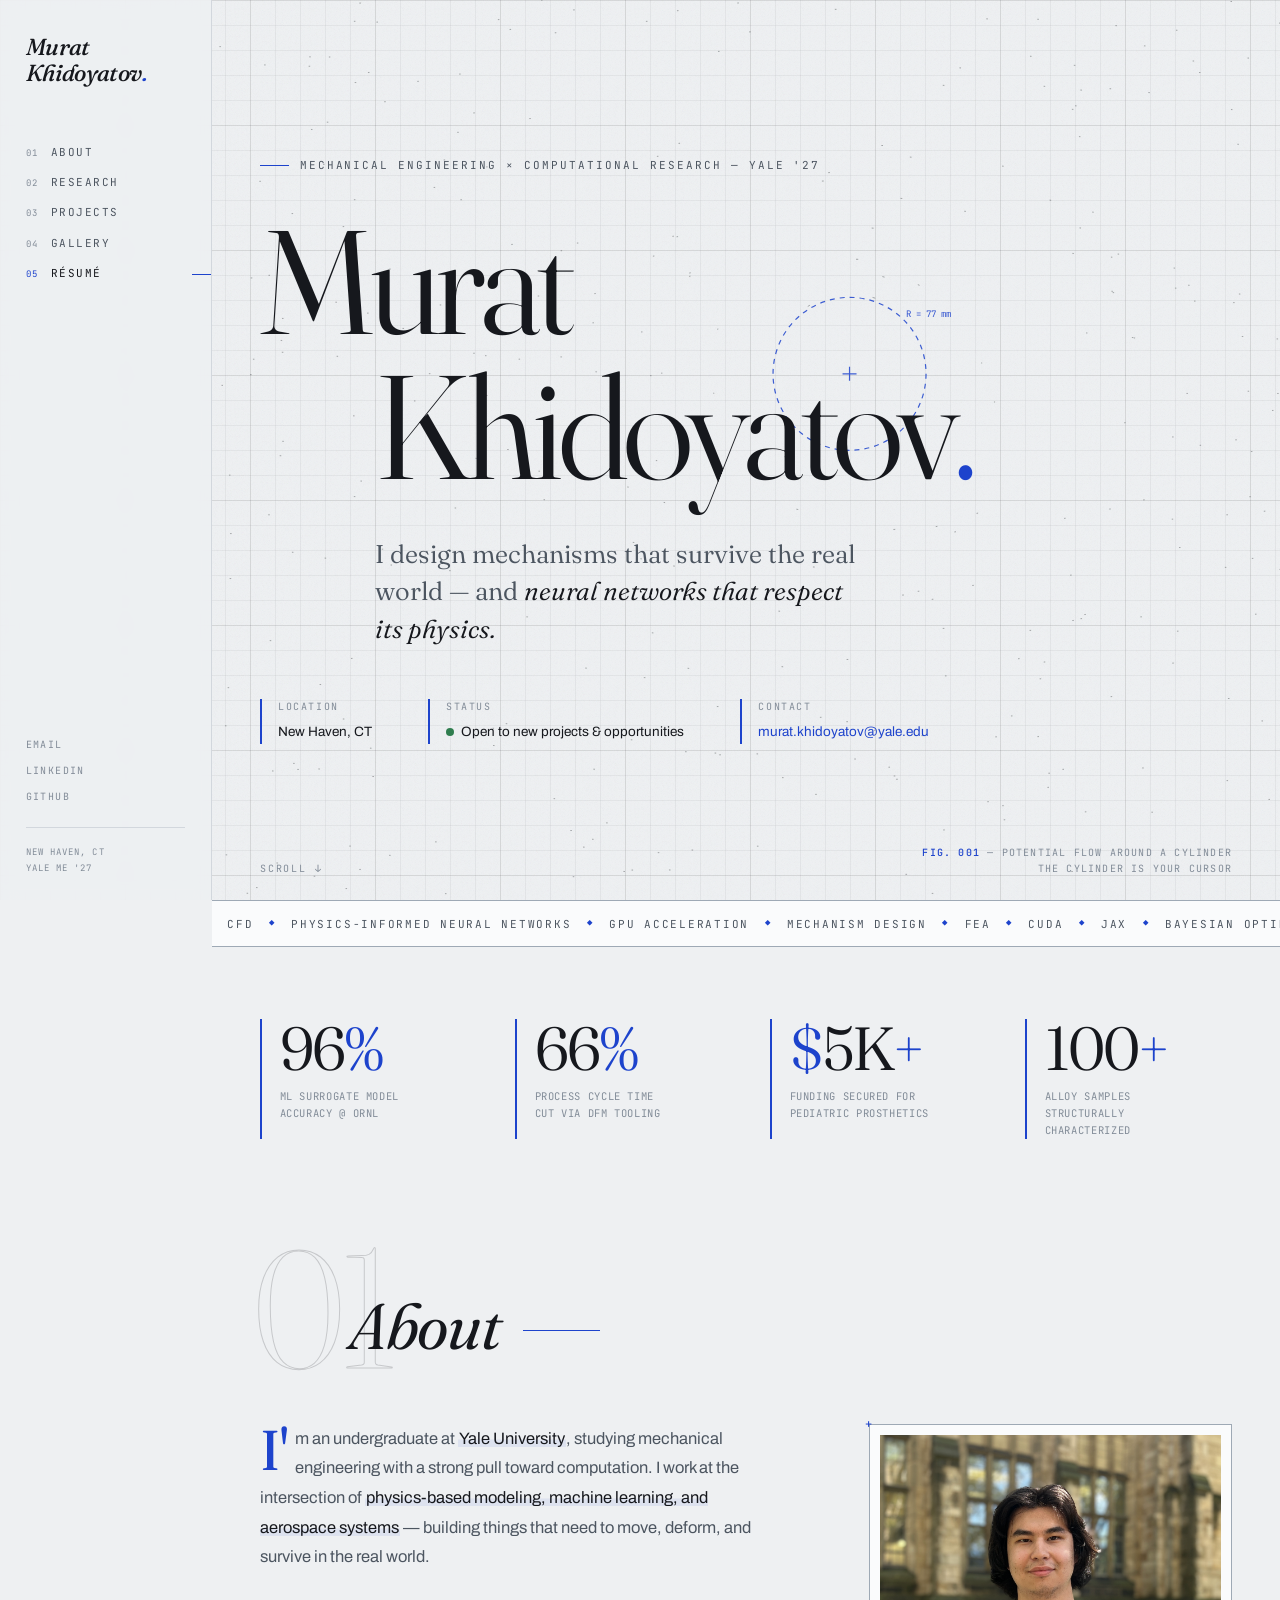
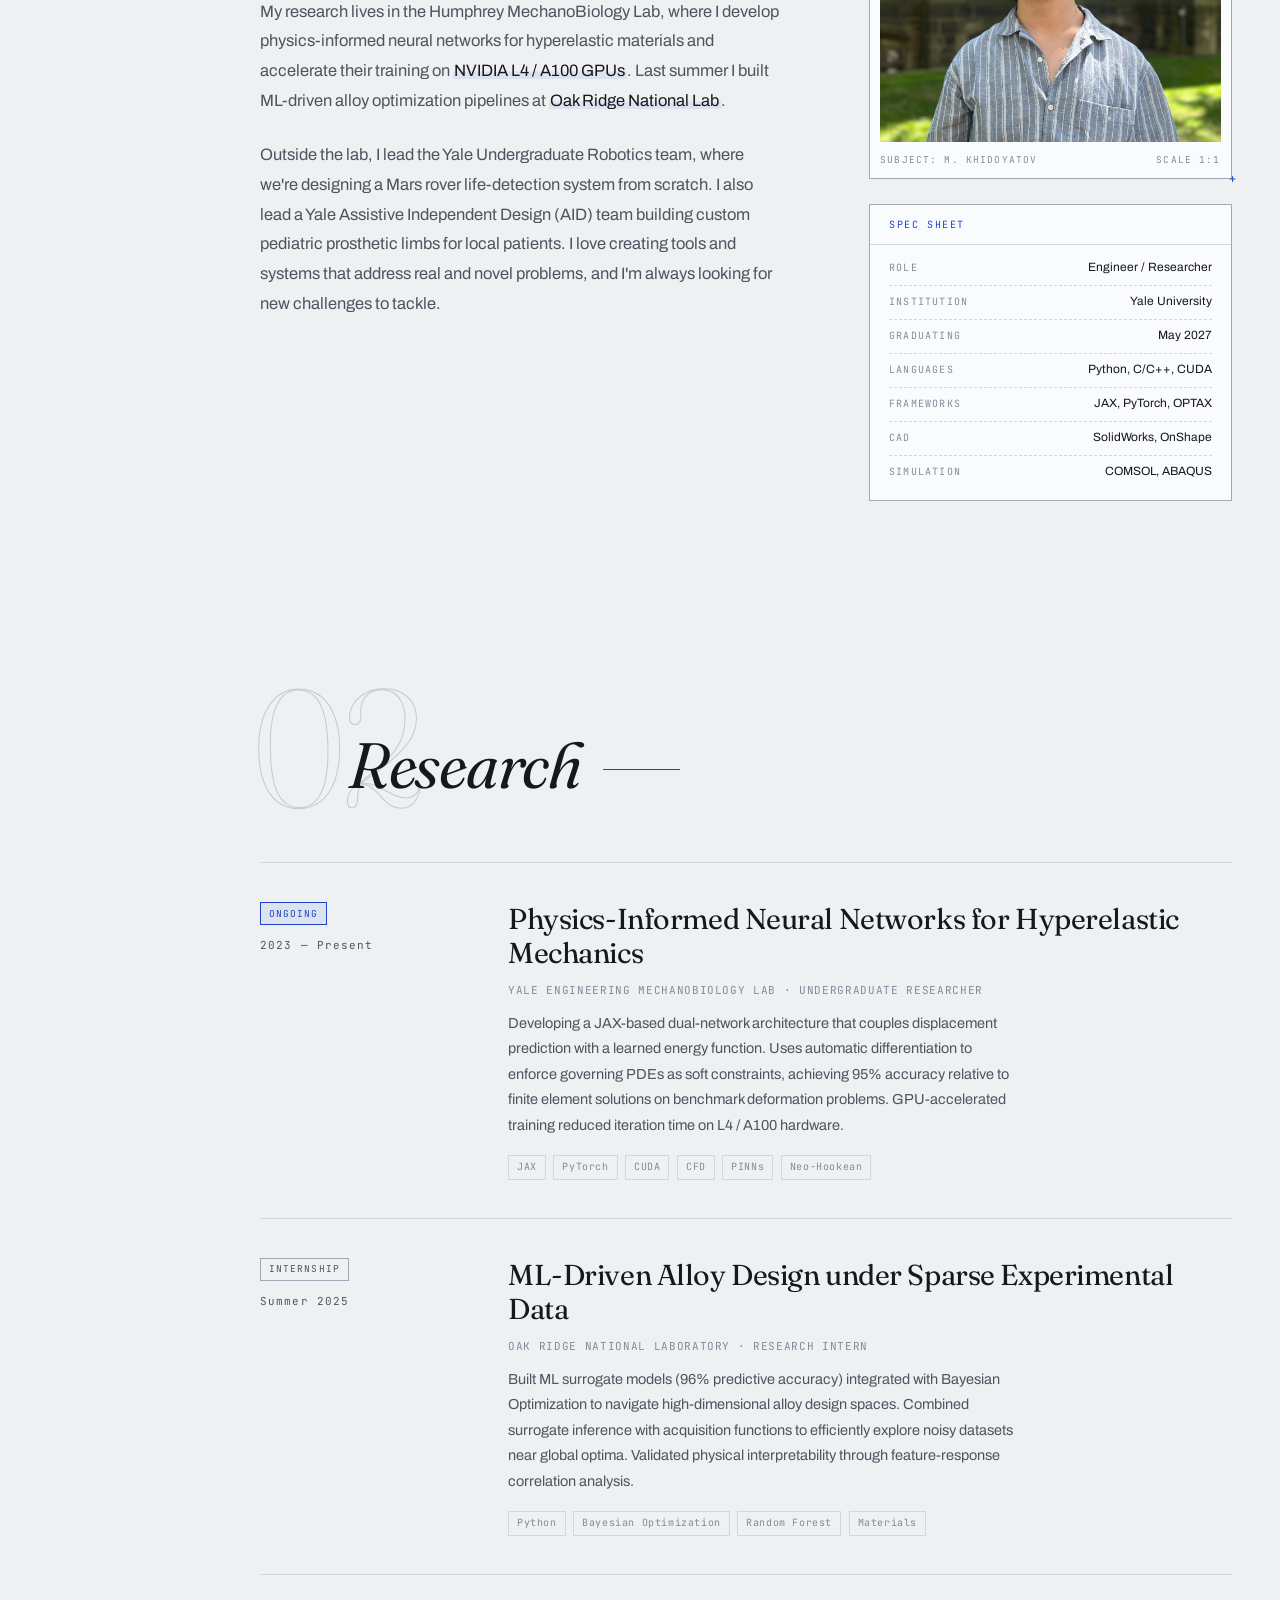
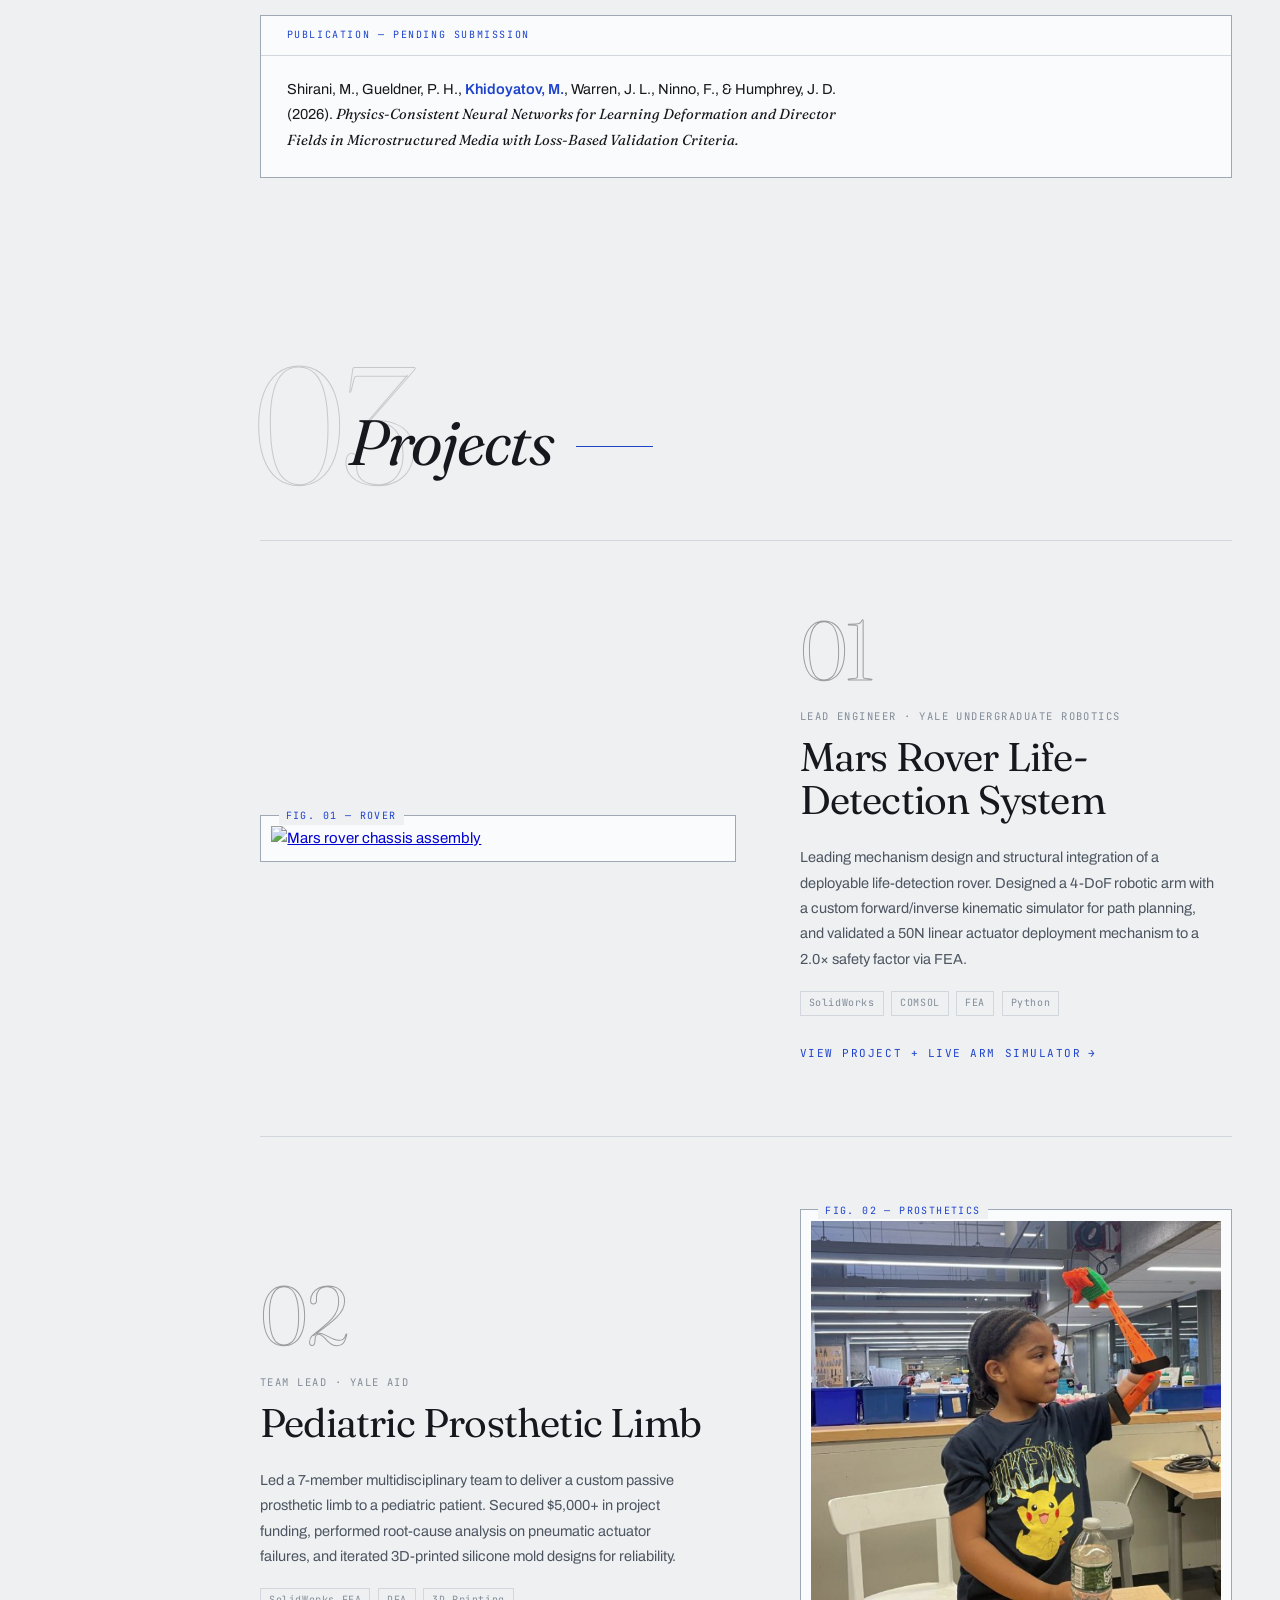
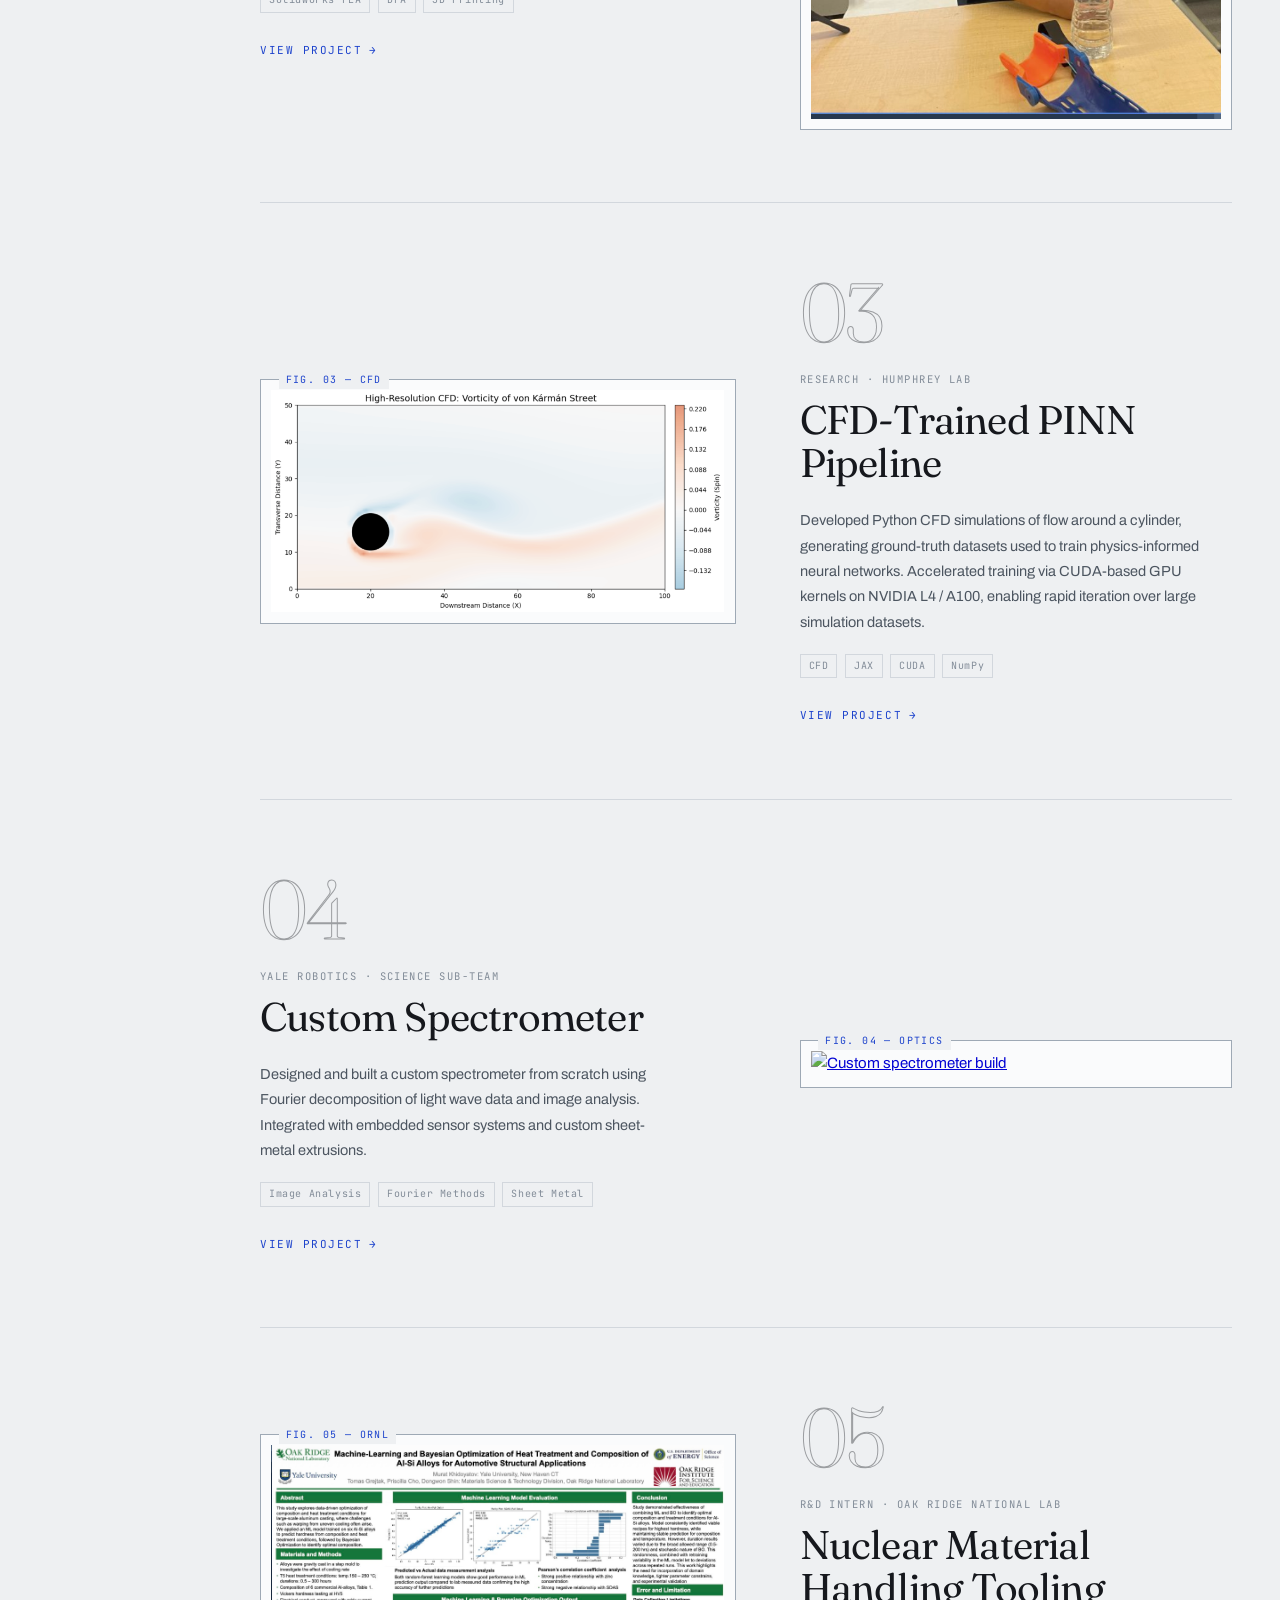
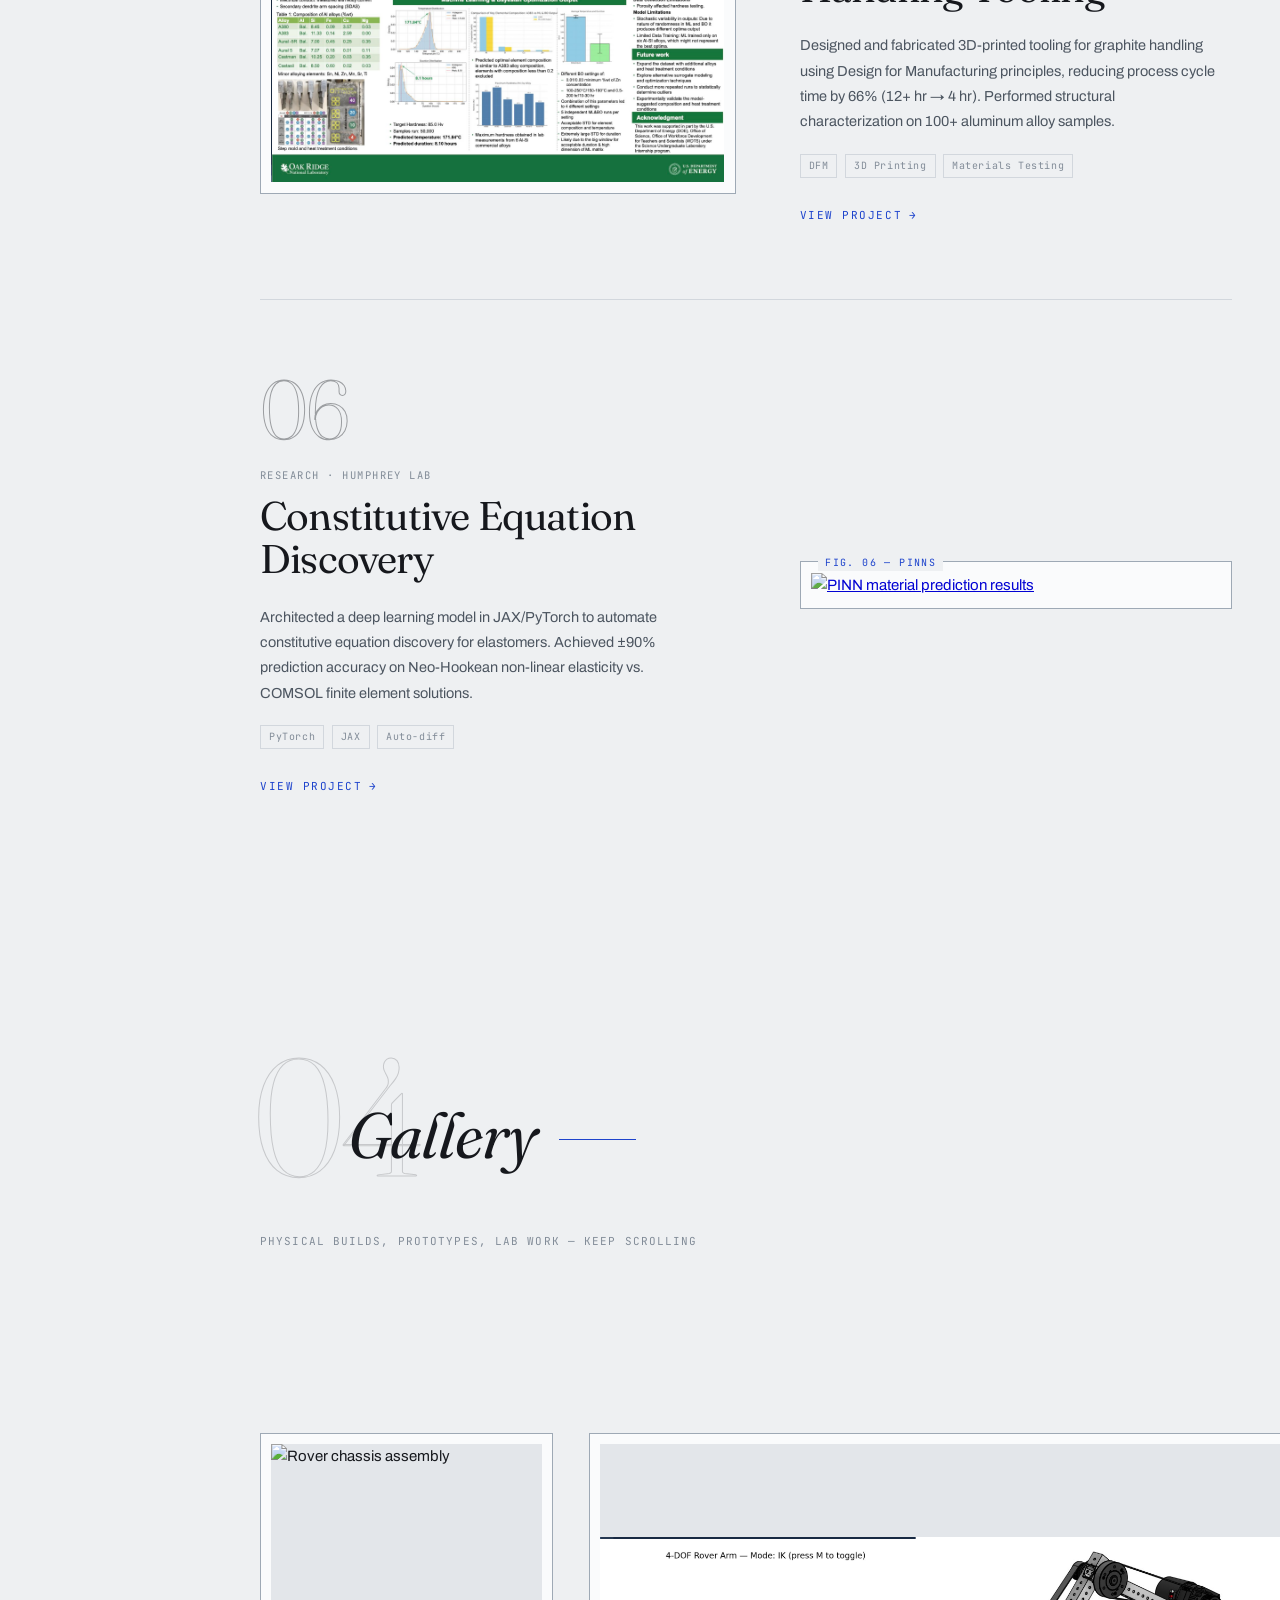
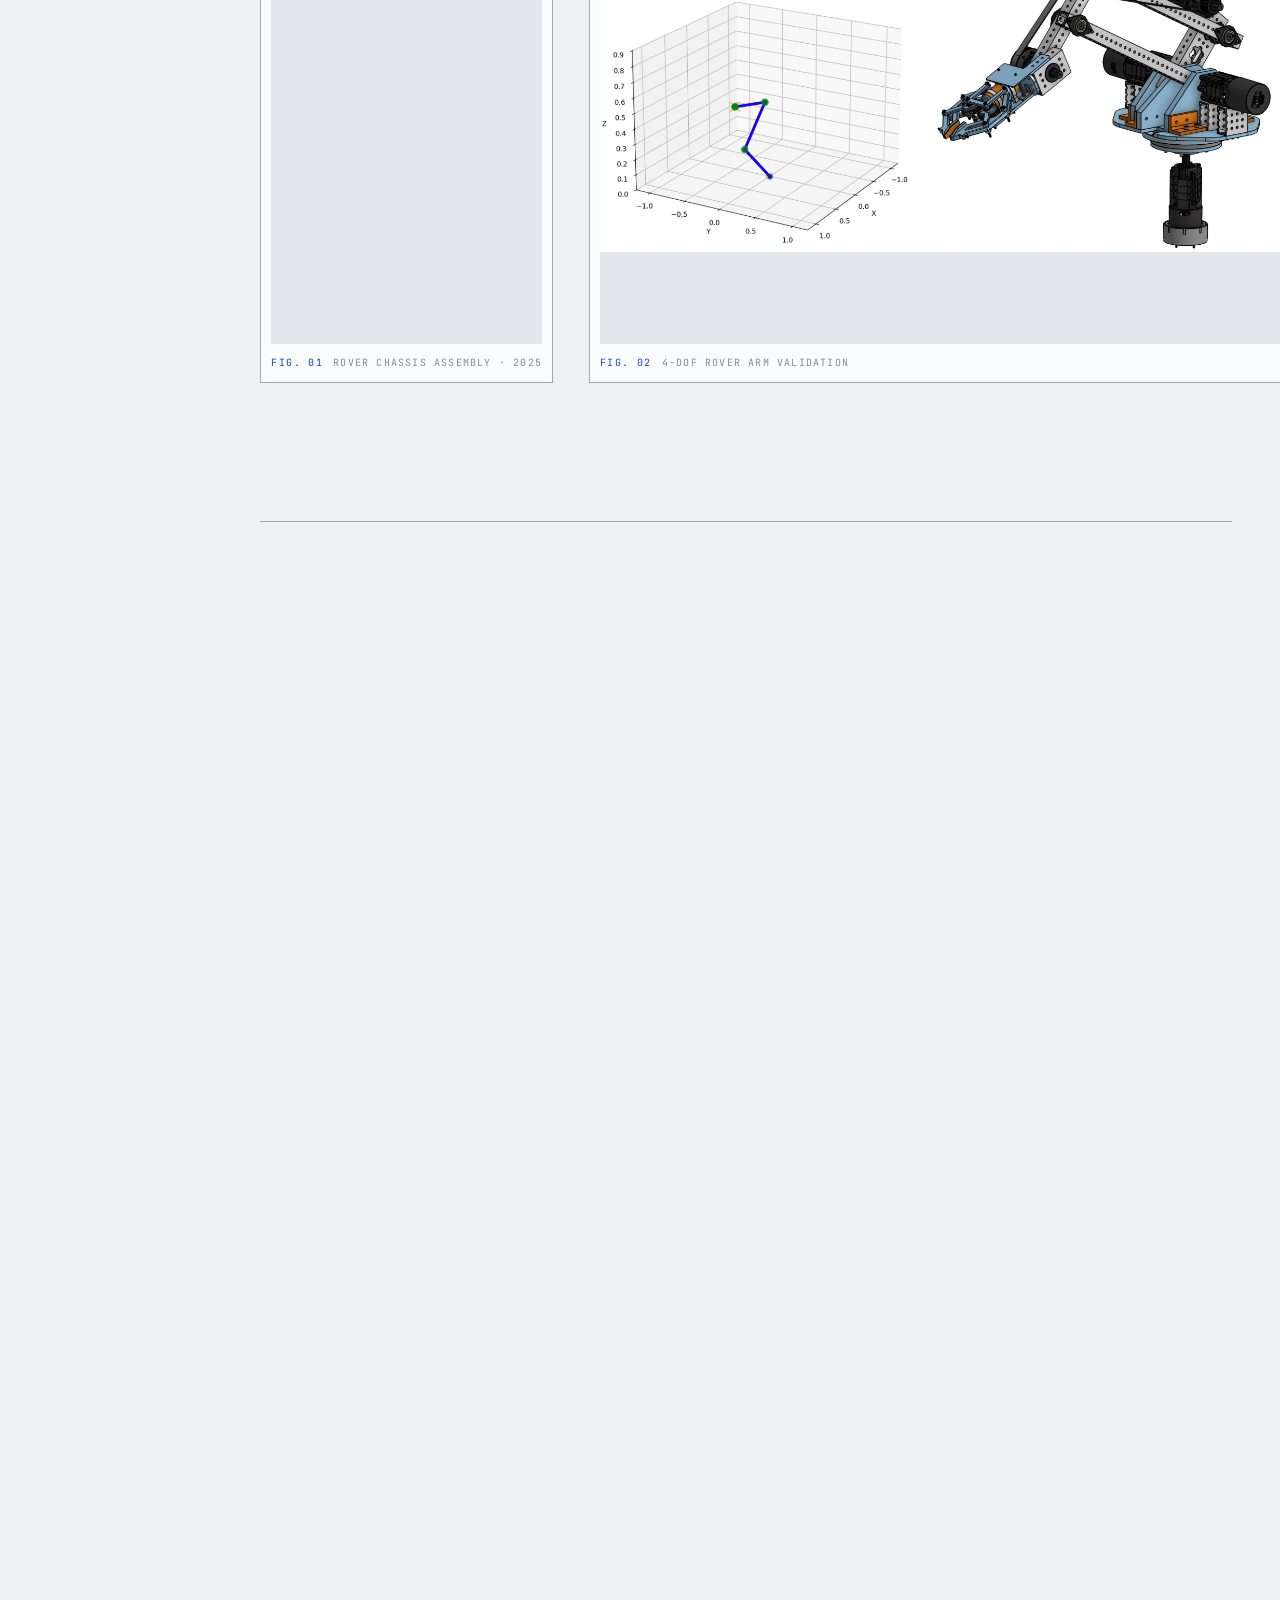
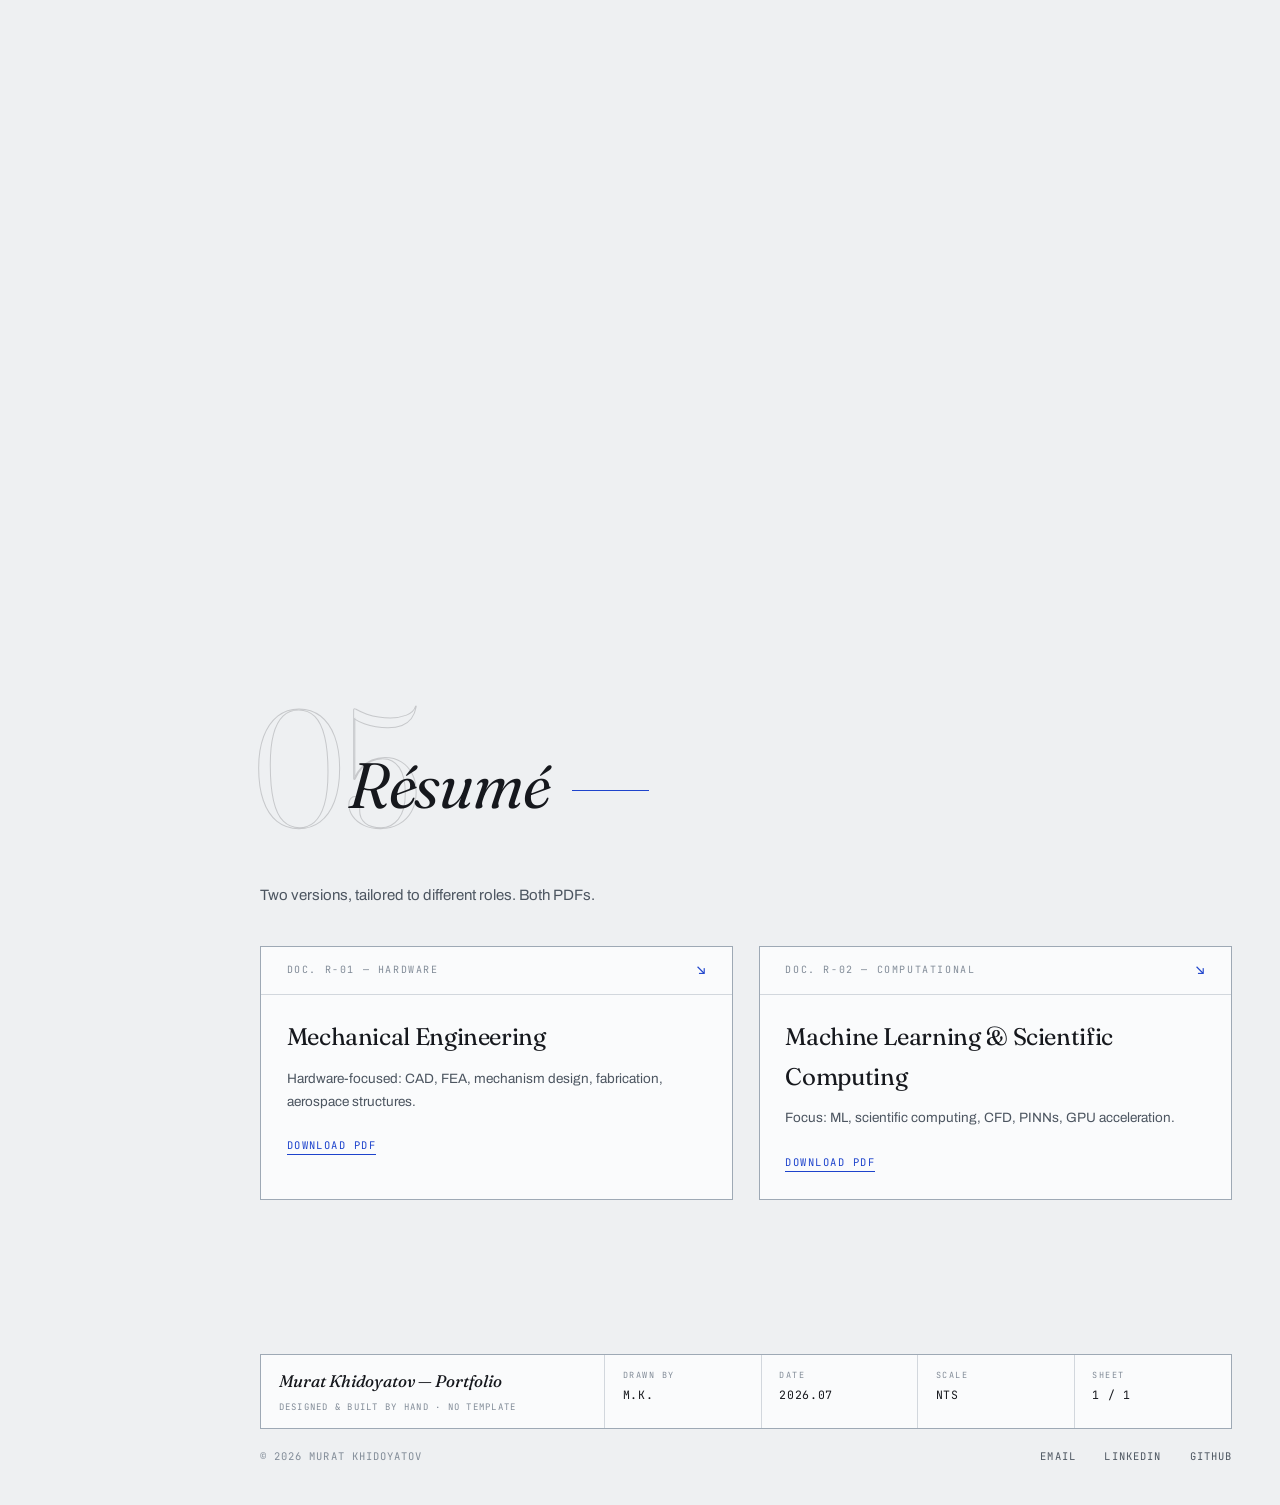
==== commit 512db209: "updated visual" ====
--- a/index.html
+++ b/index.html
@@ -31,25 +31,31 @@
   <div class="grid-bg" aria-hidden="true"></div>
   <div class="noise" aria-hidden="true"></div>
 
-  <!-- Scroll progress -->
-  <div class="scroll-progress" aria-hidden="true"><div class="scroll-progress__fill" id="scrollProgress"></div></div>
-
-  <!-- Top nav -->
-  <header class="nav">
-    <a href="#" class="nav__brand">Murat Khidoyatov</a>
-    <nav class="nav__links">
-      <a href="#about">About</a>
-      <a href="#research">Research</a>
-      <a href="#projects">Projects</a>
-      <a href="#gallery">Gallery</a>
-      <a href="#resume">Résumé</a>
+  <!-- Left navigation rail (desktop) -->
+  <aside class="rail">
+    <a href="#" class="rail__brand">Murat<br />Khidoyatov<span>.</span></a>
+    <nav class="rail__nav" id="railNav" aria-label="Sections">
+      <a class="rail__link" href="#about"><i>01</i>About</a>
+      <a class="rail__link" href="#research"><i>02</i>Research</a>
+      <a class="rail__link" href="#projects"><i>03</i>Projects</a>
+      <a class="rail__link" href="#gallery"><i>04</i>Gallery</a>
+      <a class="rail__link" href="#resume"><i>05</i>Résumé</a>
     </nav>
-    <div class="nav__actions">
-      <button class="nav__theme" id="themeToggle" aria-label="Switch color theme">blueprint</button>
-      <button class="nav__burger" id="navBurger" aria-label="Open menu" aria-expanded="false">
-        <span></span><span></span><span></span>
-      </button>
-    </div>
+    <div class="rail__foot">
+      <a href="mailto:murat.khidoyatov@yale.edu">Email</a>
+      <a href="https://www.linkedin.com/in/muratkhid" target="_blank" rel="noopener">LinkedIn</a>
+      <a href="https://github.com/muratkhid" target="_blank" rel="noopener">GitHub</a>
+    </div>
+    <p class="rail__note">New Haven, CT<br />Yale ME '27</p>
+    <span class="rail__progress" id="railProgress" aria-hidden="true"></span>
+  </aside>
+
+  <!-- Slim top bar (mobile) -->
+  <header class="mbar">
+    <a href="#" class="mbar__brand">Murat Khidoyatov<span>.</span></a>
+    <button class="nav__burger" id="navBurger" aria-label="Open menu" aria-expanded="false">
+      <span></span><span></span><span></span>
+    </button>
   </header>
 
   <!-- Mobile menu -->
@@ -138,9 +144,8 @@
   <!-- ABOUT -->
   <section class="section" id="about">
     <div class="section__head">
-      <span class="section__num">SEC. 01</span>
+      <span class="section__index" aria-hidden="true">01</span>
       <h2 class="section__title">About</h2>
-      <span class="section__rule"></span>
     </div>
 
     <div class="about__grid">
@@ -197,9 +202,8 @@
   <!-- RESEARCH & PUBLICATIONS -->
   <section class="section" id="research">
     <div class="section__head">
-      <span class="section__num">SEC. 02</span>
+      <span class="section__index" aria-hidden="true">02</span>
       <h2 class="section__title">Research</h2>
-      <span class="section__rule"></span>
     </div>
 
     <div class="research__list">
@@ -260,9 +264,8 @@
   <!-- PROJECTS -->
   <section class="section" id="projects">
     <div class="section__head">
-      <span class="section__num">SEC. 03</span>
+      <span class="section__index" aria-hidden="true">03</span>
       <h2 class="section__title">Projects</h2>
-      <span class="section__rule"></span>
     </div>
 
     <article class="prow">
@@ -399,9 +402,8 @@
   <!-- GALLERY -->
   <section class="section section--gallery" id="gallery">
     <div class="section__head">
-      <span class="section__num">SEC. 04</span>
+      <span class="section__index" aria-hidden="true">04</span>
       <h2 class="section__title">Gallery</h2>
-      <span class="section__rule"></span>
     </div>
 
     <p class="gallery__hint">Physical builds, prototypes, lab work — keep scrolling</p>
@@ -450,9 +452,8 @@
   <!-- RESUME -->
   <section class="section" id="resume">
     <div class="section__head">
-      <span class="section__num">SEC. 05</span>
+      <span class="section__index" aria-hidden="true">05</span>
       <h2 class="section__title">Résumé</h2>
-      <span class="section__rule"></span>
     </div>
 
     <p class="resume__intro">
--- a/styles.css
+++ b/styles.css
@@ -30,23 +30,6 @@
   --radius: 2px;
 }
 
-[data-theme='blueprint'] {
-  --bg: #0f2138;
-  --bg-elev: #142a46;
-  --bg-card: #132845;
-  --border: #23406a;
-  --border-strong: #3a5e94;
-  --text: #e5edf8;
-  --text-dim: #a3b7d2;
-  --text-muted: #66809f;
-  --accent: #6fb0ff;
-  --accent-soft: rgba(111, 176, 255, 0.12);
-  --accent-rgb: 111, 176, 255;
-  --line-rgb: 229, 237, 248;
-  --success: #6fce90;
-  --shadow-ink: rgba(2, 8, 18, 0.5);
-}
-
 * { margin: 0; padding: 0; box-sizing: border-box; }
 
 html { scroll-behavior: smooth; }
@@ -103,96 +86,149 @@
   background-image: url("data:image/svg+xml,%3Csvg xmlns='http://www.w3.org/2000/svg' width='200' height='200'%3E%3Cfilter id='n'%3E%3CfeTurbulence baseFrequency='0.85' numOctaves='2' stitchTiles='stitch'/%3E%3C/filter%3E%3Crect width='200' height='200' filter='url(%23n)'/%3E%3C/svg%3E");
 }
 
-/* ── Navigation ──────────────────────────────────────────────────────────── */
-
-.nav {
-  position: sticky;
+/* ── Navigation: fixed left rail (desktop) + slim bar (mobile) ───────────── */
+
+.rail {
+  position: fixed;
+  top: 0; left: 0; bottom: 0;
+  width: 212px;
+  z-index: 100;
+  display: flex;
+  flex-direction: column;
+  padding: 2.1rem 1.6rem 1.5rem;
+  border-right: 1px solid var(--border);
+  background: color-mix(in srgb, var(--bg) 90%, transparent);
+  backdrop-filter: blur(8px);
+  -webkit-backdrop-filter: blur(8px);
+}
+
+.rail__brand {
+  font-family: var(--font-display);
+  font-style: italic;
+  font-weight: 480;
+  font-size: 1.45rem;
+  line-height: 1.12;
+  letter-spacing: -0.015em;
+  color: var(--text);
+  text-decoration: none;
+}
+
+.rail__brand span { color: var(--accent); }
+.rail__brand:hover { color: var(--accent); }
+
+.rail__nav {
+  margin-top: 3.2rem;
+  display: flex;
+  flex-direction: column;
+}
+
+.rail__link {
+  display: flex;
+  align-items: baseline;
+  gap: 0.8em;
+  font-family: var(--font-mono);
+  font-size: 11px;
+  letter-spacing: 0.14em;
+  text-transform: uppercase;
+  color: var(--text-dim);
+  text-decoration: none;
+  padding: 0.55em 0;
+  position: relative;
+  transition: color 0.15s ease, transform 0.2s ease;
+}
+
+.rail__link i {
+  font-style: normal;
+  font-size: 9px;
+  color: var(--text-muted);
+  width: 1.8em;
+  transition: color 0.15s ease;
+}
+
+.rail__link:hover { color: var(--text); transform: translateX(3px); }
+
+.rail__link.is-active { color: var(--text); }
+.rail__link.is-active i { color: var(--accent); }
+
+.rail__link::after {
+  content: '';
+  position: absolute;
+  right: -1.6rem;
+  top: 55%;
+  width: 0;
+  height: 1px;
+  background: var(--accent);
+  transition: width 0.25s ease;
+}
+
+.rail__link.is-active::after { width: 1.2rem; }
+
+.rail__foot {
+  margin-top: auto;
+  display: flex;
+  flex-direction: column;
+  gap: 0.1em;
+}
+
+.rail__foot a {
+  font-family: var(--font-mono);
+  font-size: 10px;
+  letter-spacing: 0.14em;
+  text-transform: uppercase;
+  color: var(--text-muted);
+  text-decoration: none;
+  padding: 0.4em 0;
+  transition: color 0.15s ease;
+}
+
+.rail__foot a:hover { color: var(--accent); }
+
+.rail__note {
+  margin-top: 1.1rem;
+  padding-top: 1rem;
+  border-top: 1px solid var(--border);
+  font-family: var(--font-mono);
+  font-size: 9px;
+  letter-spacing: 0.12em;
+  text-transform: uppercase;
+  color: var(--text-muted);
+  line-height: 1.8;
+}
+
+.rail__progress {
+  position: absolute;
   top: 0;
+  right: -1px;
+  width: 2px;
+  height: 0%;
+  background: var(--accent);
+}
+
+/* slim top bar — mobile only */
+.mbar {
+  display: none;
+  position: fixed;
+  top: 0; left: 0; right: 0;
   z-index: 100;
-  display: flex;
   align-items: center;
   justify-content: space-between;
-  gap: 1rem;
-  padding: 0.9rem var(--pad);
-  background: color-mix(in srgb, var(--bg) 88%, transparent);
+  padding: 0.6rem var(--pad);
+  background: color-mix(in srgb, var(--bg) 90%, transparent);
   backdrop-filter: blur(10px);
   -webkit-backdrop-filter: blur(10px);
   border-bottom: 1px solid var(--border);
 }
 
-.nav__brand {
+.mbar__brand {
   font-family: var(--font-display);
   font-style: italic;
-  font-weight: 500;
-  font-size: 1.1rem;
-  letter-spacing: -0.01em;
+  font-weight: 480;
+  font-size: 1.15rem;
   color: var(--text);
   text-decoration: none;
-  white-space: nowrap;
-}
-
-.nav__brand:hover { color: var(--accent); }
-
-.nav__links {
-  display: flex;
-  gap: 1.9rem;
-  font-family: var(--font-mono);
-  font-size: 11px;
-  letter-spacing: 0.12em;
-  text-transform: uppercase;
-}
-
-.nav__links a {
-  text-decoration: none;
-  color: var(--text-dim);
-  position: relative;
-  padding: 0.2em 0;
-  transition: color 0.15s ease;
-}
-
-.nav__links a::after {
-  content: '';
-  position: absolute;
-  left: 0; right: 100%;
-  bottom: -2px;
-  height: 1px;
-  background: var(--accent);
-  transition: right 0.22s ease;
-}
-
-.nav__links a:hover { color: var(--text); }
-.nav__links a:hover::after { right: 0; }
-
-.nav__actions { display: flex; align-items: center; gap: 0.6rem; }
-
-.nav__theme {
-  font-family: var(--font-mono);
-  font-size: 10px;
-  letter-spacing: 0.14em;
-  text-transform: uppercase;
-  background: transparent;
-  border: 1px solid var(--border-strong);
-  color: var(--text-dim);
-  border-radius: var(--radius);
-  padding: 0.55em 0.9em;
-  cursor: pointer;
-  transition: all 0.2s ease;
-  white-space: nowrap;
-}
-
-.nav__theme::before {
-  content: '';
-  display: inline-block;
-  width: 8px; height: 8px;
-  margin-right: 0.6em;
-  border: 1px solid currentColor;
-  vertical-align: baseline;
-}
-
-.nav__theme:hover {
-  border-color: var(--accent);
-  color: var(--accent);
-}
+}
+
+.mbar__brand span { color: var(--accent); }
 
 .nav__burger {
   display: none;
@@ -224,7 +260,7 @@
 .mobile-menu {
   display: none;
   position: fixed;
-  top: 57px;
+  top: 51px;
   left: 0; right: 0;
   z-index: 99;
   flex-direction: column;
@@ -259,26 +295,16 @@
   pointer-events: auto;
 }
 
-@media (max-width: 760px) {
-  .nav__links { display: none; }
+@media (min-width: 981px) {
+  body { padding-left: 212px; }
+}
+
+@media (max-width: 980px) {
+  .rail { display: none; }
+  .mbar { display: flex; }
   .nav__burger { display: flex; }
   .mobile-menu { display: flex; }
-}
-
-/* ── Scroll progress ─────────────────────────────────────────────────────── */
-
-.scroll-progress {
-  position: fixed;
-  top: 0; left: 0; right: 0;
-  height: 2px;
-  z-index: 200;
-  pointer-events: none;
-}
-
-.scroll-progress__fill {
-  height: 100%;
-  width: 0%;
-  background: var(--accent);
+  body { padding-top: 51px; }
 }
 
 /* ── Hero ────────────────────────────────────────────────────────────────── */
@@ -286,7 +312,7 @@
 .hero {
   position: relative;
   z-index: 2;
-  min-height: calc(100svh - 58px);
+  min-height: 100svh;
   display: flex;
   flex-direction: column;
   justify-content: center;
@@ -344,7 +370,10 @@
   animation: rise 1s ease both;
 }
 .hero__title .title__row:nth-child(1) { animation-delay: 0.2s; }
-.hero__title .title__row:nth-child(2) { animation-delay: 0.35s; }
+.hero__title .title__row:nth-child(2) {
+  animation-delay: 0.35s;
+  margin-left: clamp(2.5rem, 9vw, 10rem);   /* diagonal stagger */
+}
 
 .title__ital { font-style: italic; font-weight: 380; }
 .title__dot  { color: var(--accent); }
@@ -355,8 +384,9 @@
   font-size: clamp(1.15rem, 2.4vw, 1.6rem);
   line-height: 1.45;
   color: var(--text-dim);
-  max-width: 34ch;
-  margin-bottom: 3rem;
+  max-width: 30ch;
+  margin-left: clamp(2.5rem, 9vw, 10rem);   /* follows the stagger */
+  margin-bottom: 3.2rem;
   animation: rise 1s ease 0.5s both;
 }
 
@@ -365,13 +395,22 @@
 .hero__meta {
   display: flex;
   flex-wrap: wrap;
-  gap: 2.5rem 3.5rem;
-  padding-top: 1.6rem;
-  border-top: 1px solid var(--border-strong);
+  gap: 1.5rem 3.5rem;
   animation: rise 1s ease 0.65s both;
 }
 
-.meta__col { display: flex; flex-direction: column; gap: 0.35em; }
+.meta__col {
+  display: flex;
+  flex-direction: column;
+  gap: 0.35em;
+  border-left: 2px solid var(--accent);
+  padding-left: 1rem;
+}
+
+@media (max-width: 640px) {
+  .hero__title .title__row:nth-child(2) { margin-left: 0; }
+  .hero__tag { margin-left: 0; }
+}
 
 .meta__label {
   font-family: var(--font-mono);
@@ -504,37 +543,22 @@
 
 .stats__grid {
   display: grid;
-  grid-template-columns: repeat(auto-fit, minmax(210px, 1fr));
-  border: 1px solid var(--border-strong);
-  background: var(--bg-card);
+  grid-template-columns: repeat(auto-fit, minmax(200px, 1fr));
+  gap: 2.5rem 3rem;
 }
 
 .stat {
   display: flex;
   flex-direction: column;
-  gap: 0.5em;
-  padding: 1.9rem 1.6rem 1.6rem;
-  border-right: 1px solid var(--border);
-  border-bottom: 1px solid var(--border);
-  position: relative;
-}
-
-.stat::before {
-  content: '+';
-  position: absolute;
-  top: 0.45rem;
-  right: 0.6rem;
-  font-family: var(--font-mono);
-  font-size: 10px;
-  color: var(--border-strong);
-}
-
-.stat:last-child { border-right: none; }
+  gap: 0.55em;
+  padding-left: 1.1rem;
+  border-left: 2px solid var(--accent);
+}
 
 .stat__value {
   font-family: var(--font-display);
   font-weight: 340;
-  font-size: clamp(2.4rem, 4.5vw, 3.4rem);
+  font-size: clamp(2.6rem, 5vw, 3.8rem);
   letter-spacing: -0.03em;
   line-height: 1;
   color: var(--text);
@@ -550,15 +574,7 @@
   color: var(--text-muted);
   line-height: 1.6;
   text-transform: uppercase;
-}
-
-@media (max-width: 880px) {
-  .stats__grid { grid-template-columns: 1fr 1fr; }
-  .stat:nth-child(2n) { border-right: none; }
-}
-@media (max-width: 480px) {
-  .stats__grid { grid-template-columns: 1fr; }
-  .stat { border-right: none; }
+  max-width: 24ch;
 }
 
 /* ── Sections ────────────────────────────────────────────────────────────── */
@@ -572,44 +588,50 @@
 }
 
 .section__head {
-  display: flex;
-  align-items: baseline;
-  gap: 1.2rem;
+  position: relative;
   margin-bottom: clamp(2.5rem, 5vw, 4rem);
-}
-
-.section__num {
-  font-family: var(--font-mono);
-  font-size: 11px;
-  letter-spacing: 0.16em;
-  color: var(--accent);
-  white-space: nowrap;
+  padding-top: clamp(2rem, 4vw, 3.2rem);
+}
+
+/* giant ghost numeral behind the title */
+.section__index {
+  position: absolute;
+  top: 0;
+  left: -0.05em;
+  font-family: var(--font-display);
+  font-weight: 300;
+  font-size: clamp(6rem, 13vw, 10.5rem);
+  line-height: 0.8;
+  letter-spacing: -0.03em;
+  color: transparent;
+  -webkit-text-stroke: 1px rgba(var(--line-rgb), 0.18);
+  user-select: none;
+  pointer-events: none;
+}
+
+@supports not (-webkit-text-stroke: 1px black) {
+  .section__index { color: var(--bg-elev); }
 }
 
 .section__title {
+  position: relative;
   font-family: var(--font-display);
-  font-weight: 350;
-  font-size: clamp(2.2rem, 5vw, 3.6rem);
-  letter-spacing: -0.025em;
+  font-style: italic;
+  font-weight: 380;
+  font-size: clamp(2.4rem, 5.5vw, 4rem);
+  letter-spacing: -0.02em;
   line-height: 1.05;
-}
-
-.section__rule {
-  flex: 1;
+  padding-left: clamp(2.8rem, 7vw, 5.5rem);
+}
+
+.section__title::after {
+  content: '';
+  display: inline-block;
+  width: clamp(2.5rem, 6vw, 5rem);
   height: 1px;
-  background: var(--border-strong);
-  align-self: center;
-  position: relative;
-}
-
-.section__rule::after {
-  content: '';
-  position: absolute;
-  right: 0; top: -2.5px;
-  width: 6px; height: 6px;
-  border: 1px solid var(--border-strong);
-  transform: rotate(45deg);
-  background: var(--bg);
+  background: var(--accent);
+  vertical-align: 0.28em;
+  margin-left: 0.35em;
 }
 
 /* ── About ───────────────────────────────────────────────────────────────── */
@@ -657,7 +679,7 @@
   flex-direction: column;
   gap: 1.6rem;
   position: sticky;
-  top: 5.5rem;
+  top: 2.5rem;
 }
 
 /* headshot framed like a drawing detail */
@@ -1471,7 +1493,7 @@
 
 .proj-sidebar {
   position: sticky;
-  top: 5.5rem;
+  top: 2.5rem;
   display: flex;
   flex-direction: column;
   gap: 1.4rem;
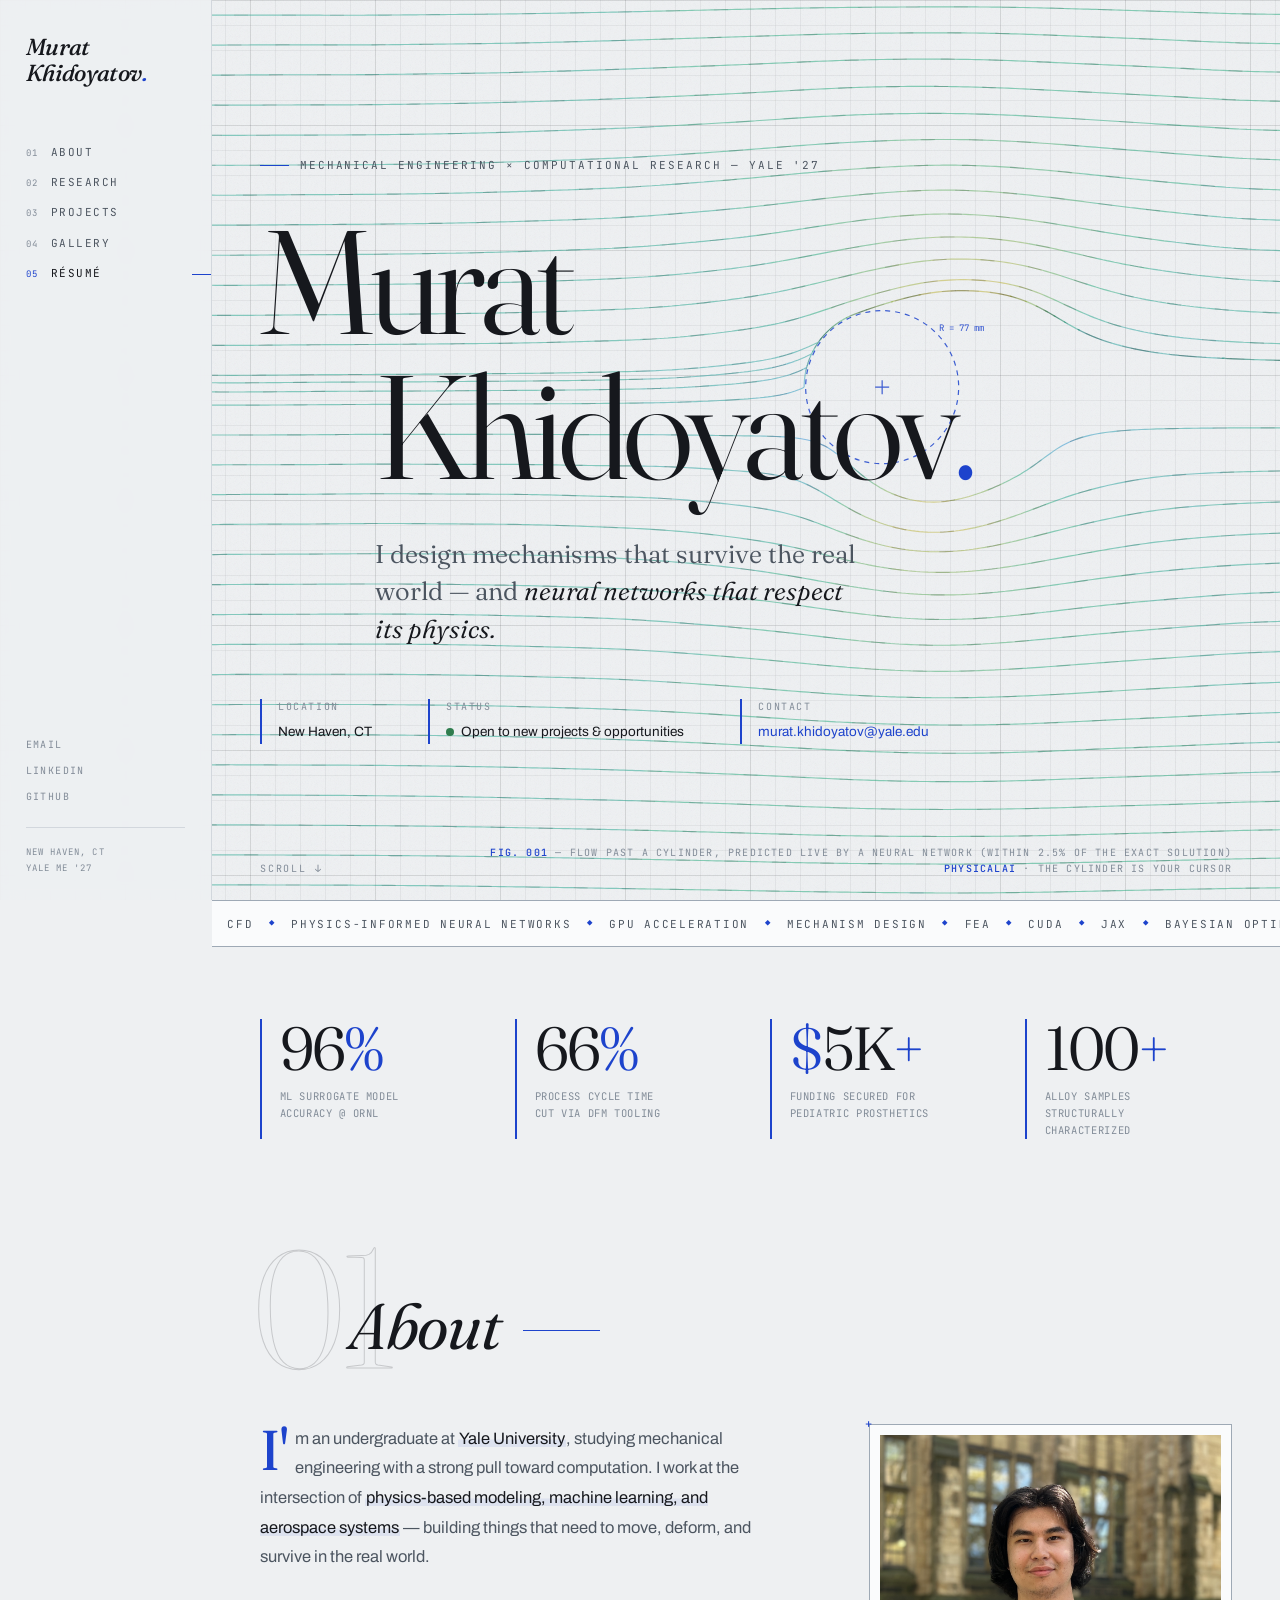
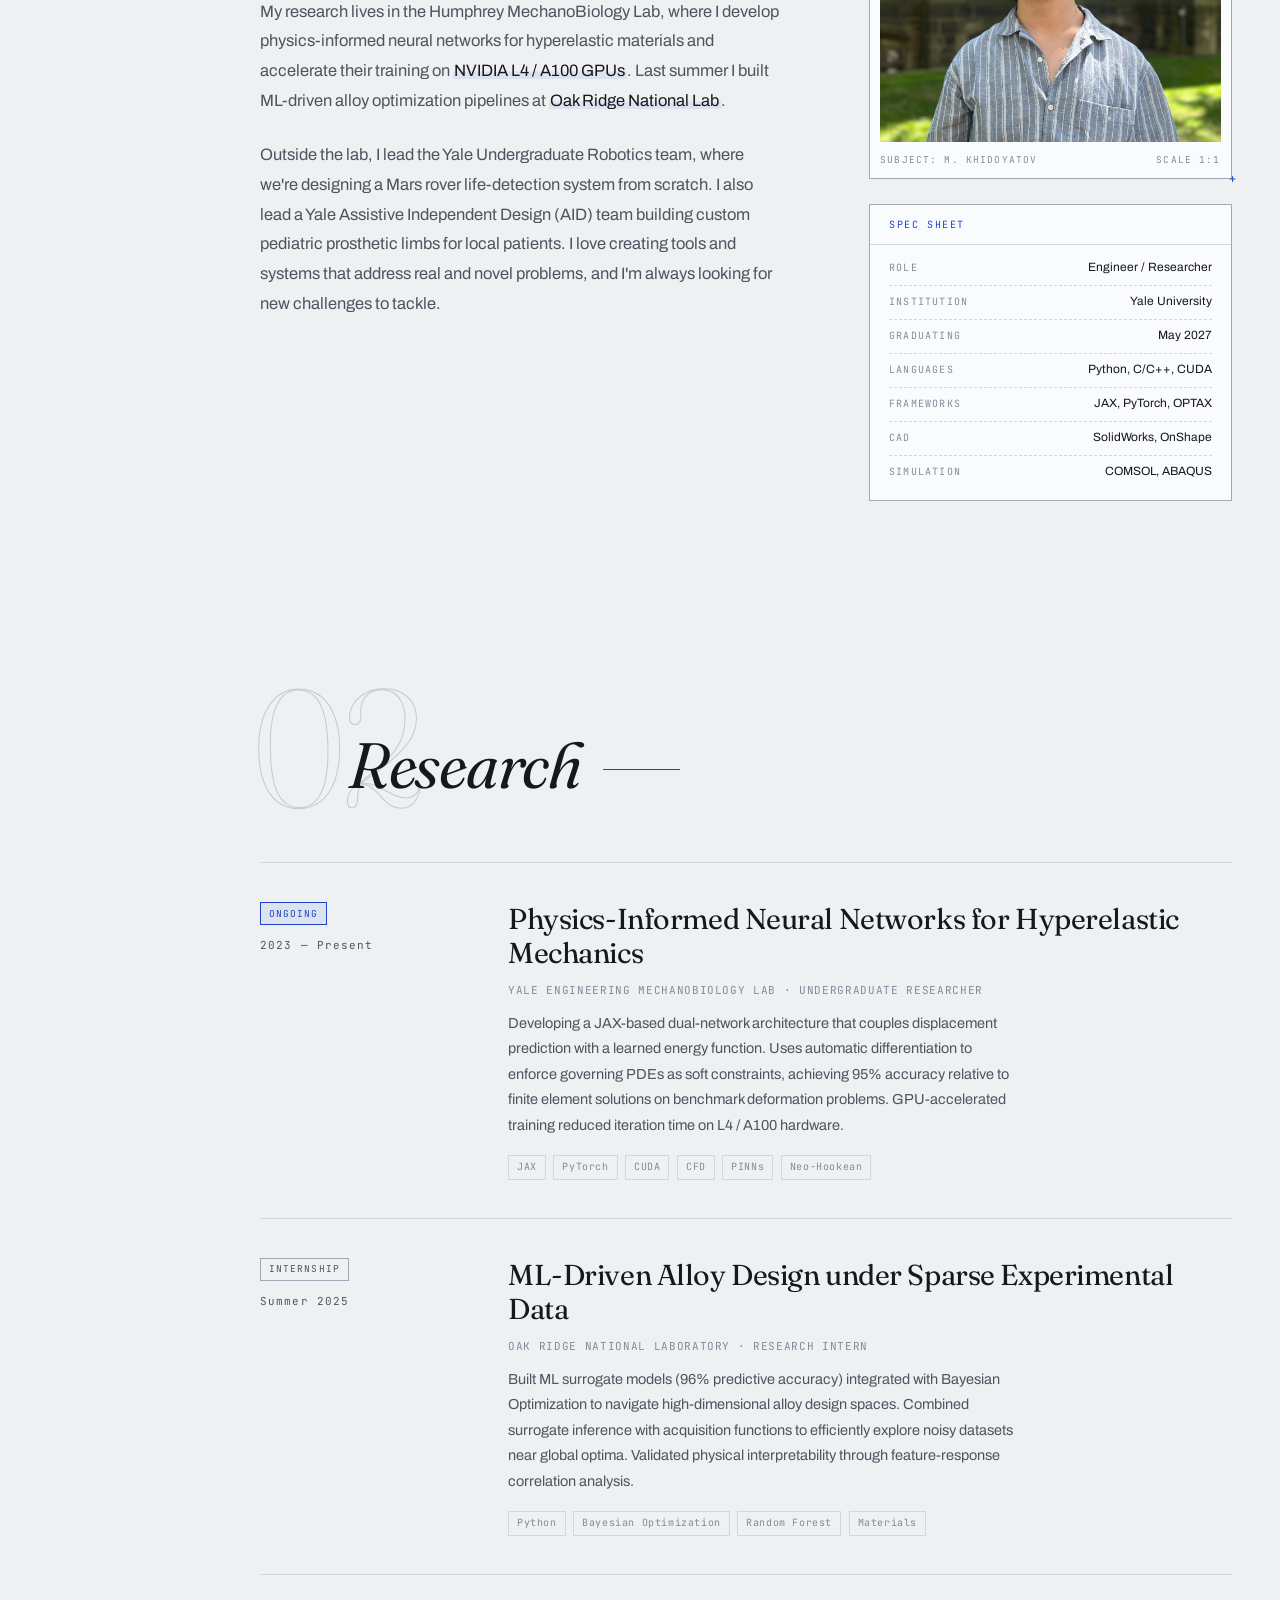
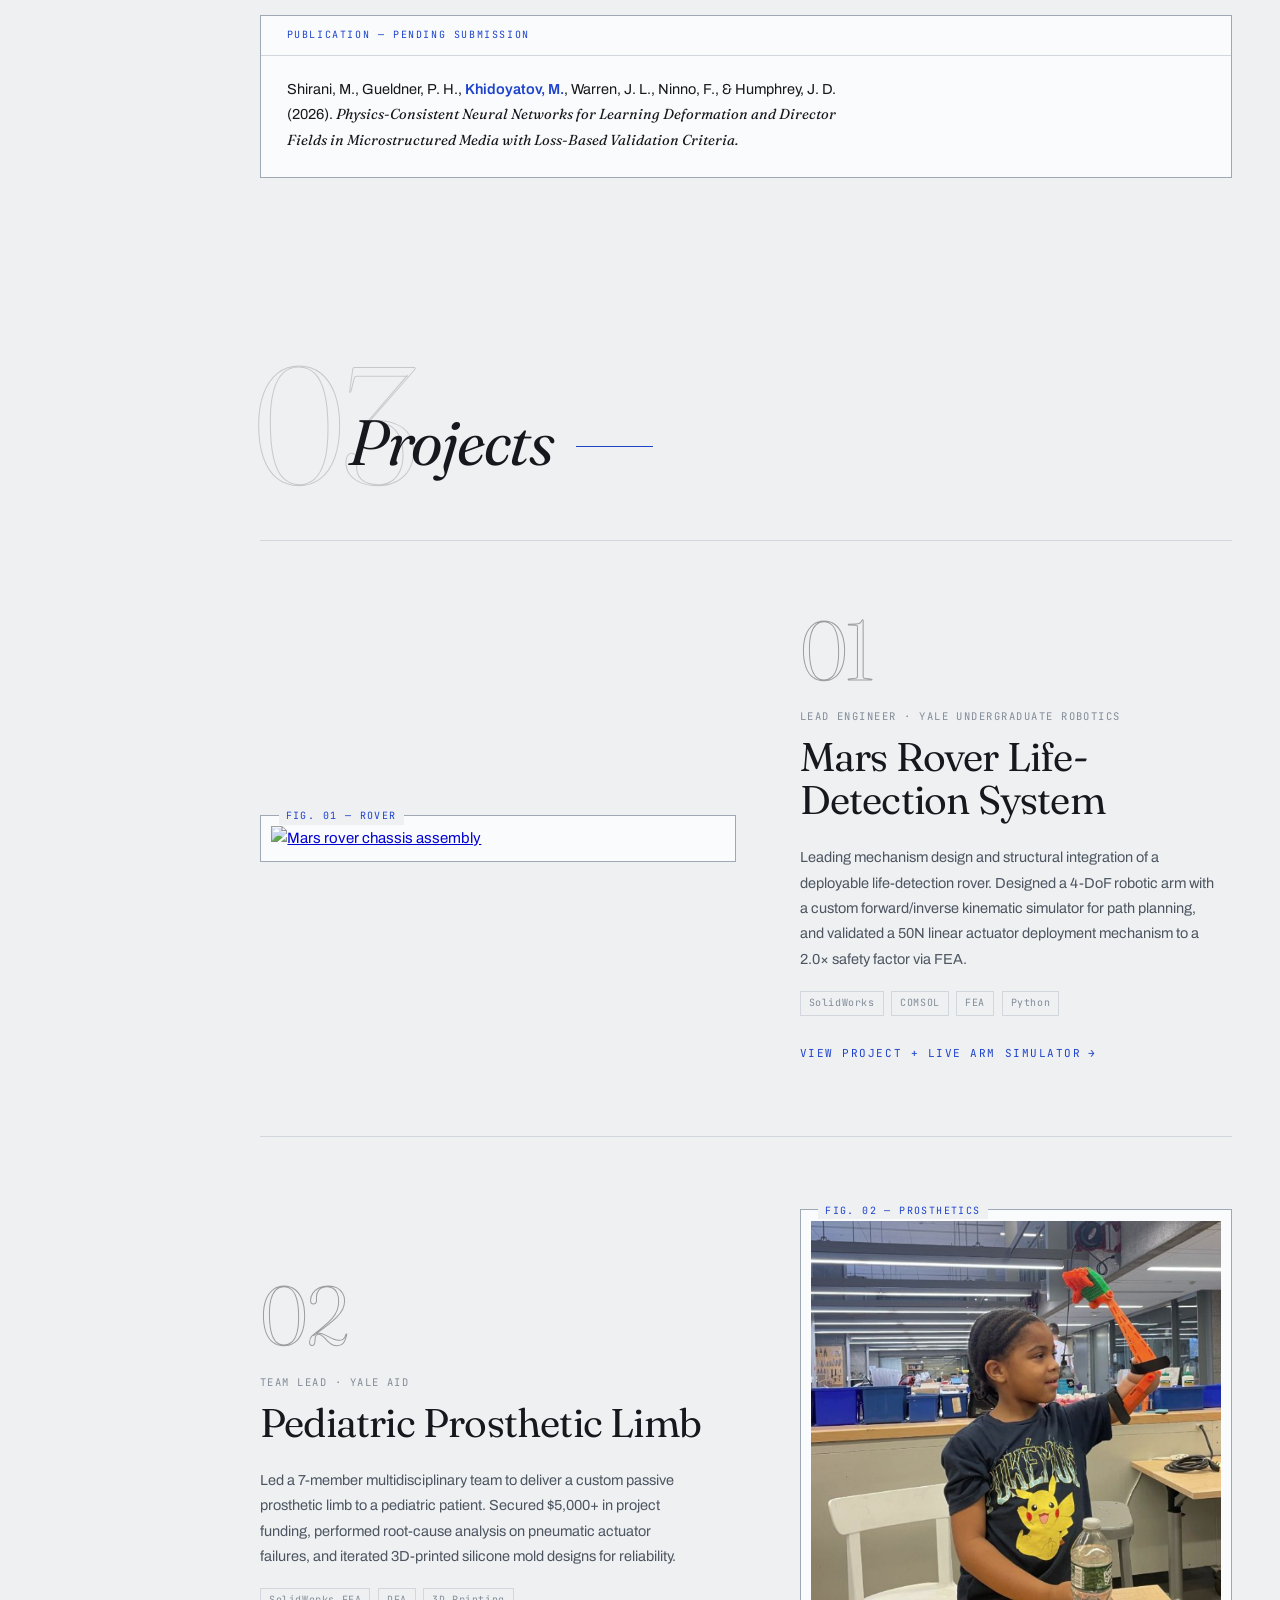
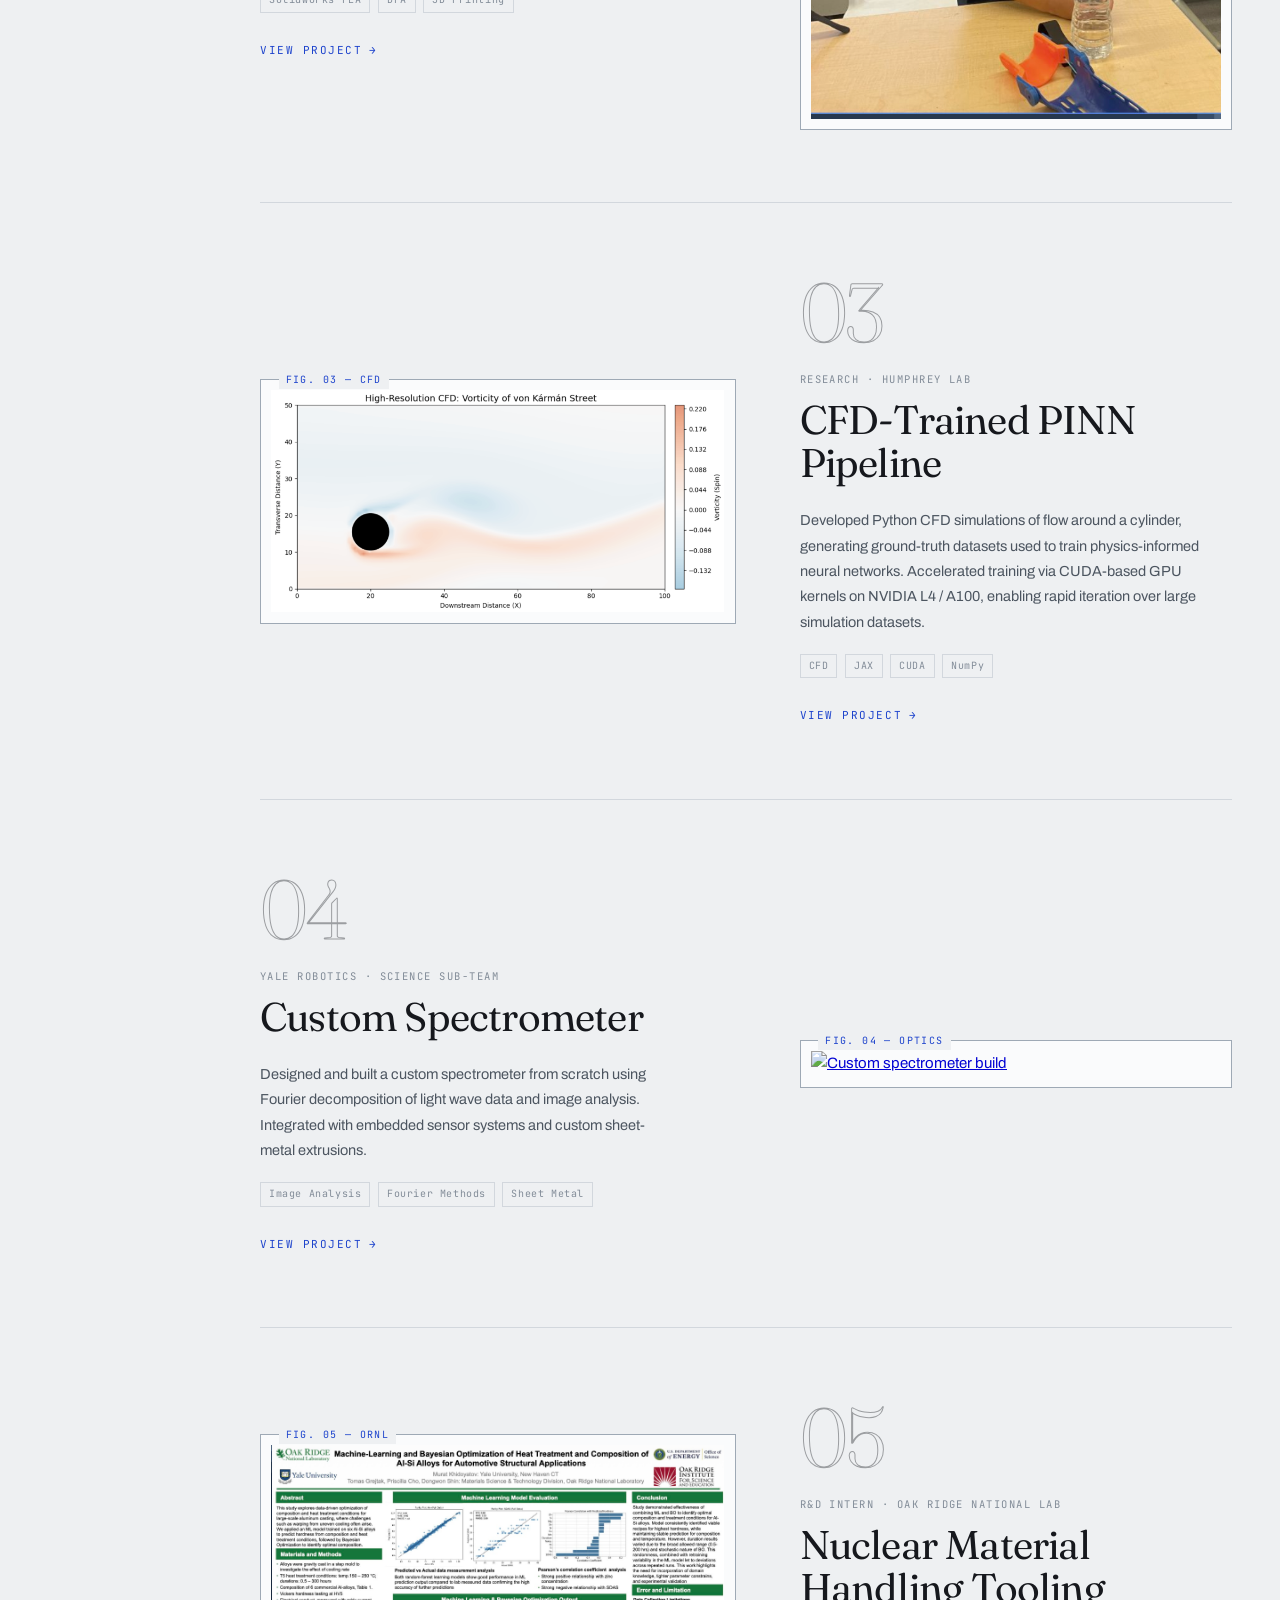
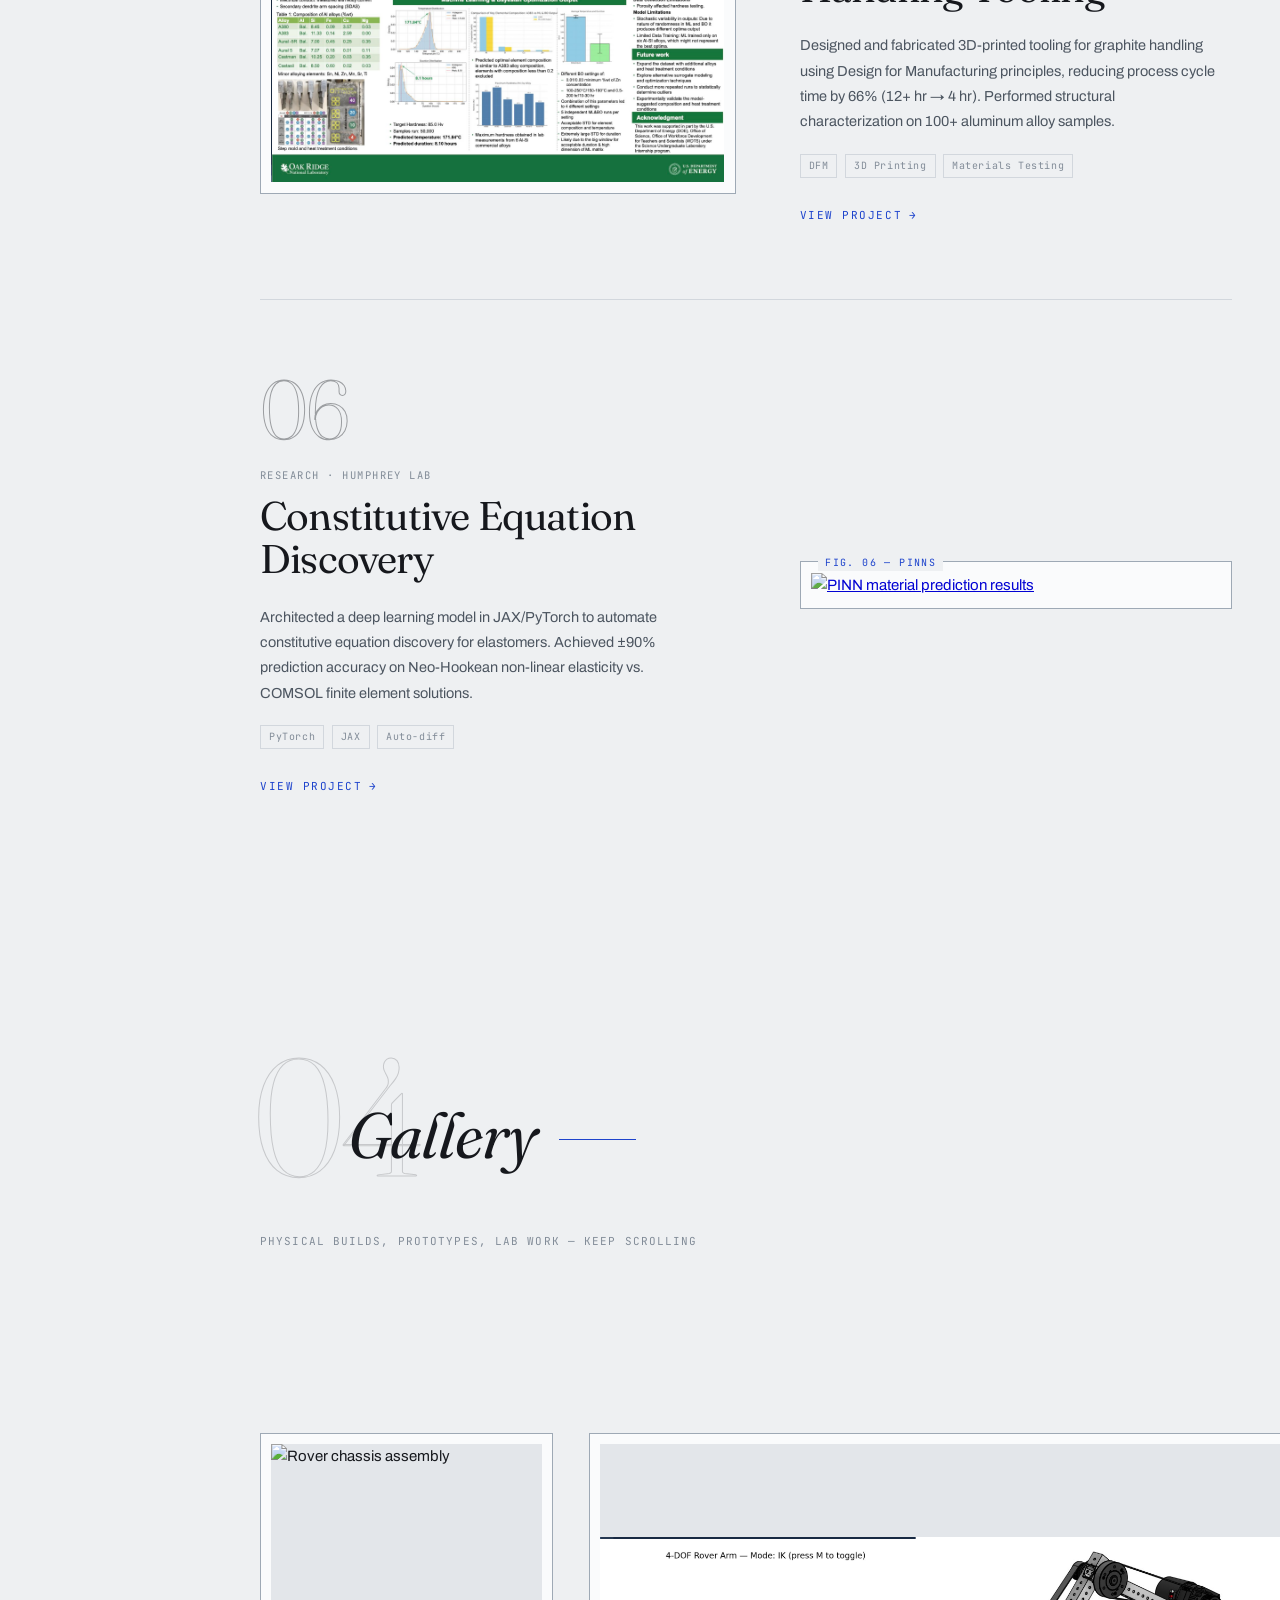
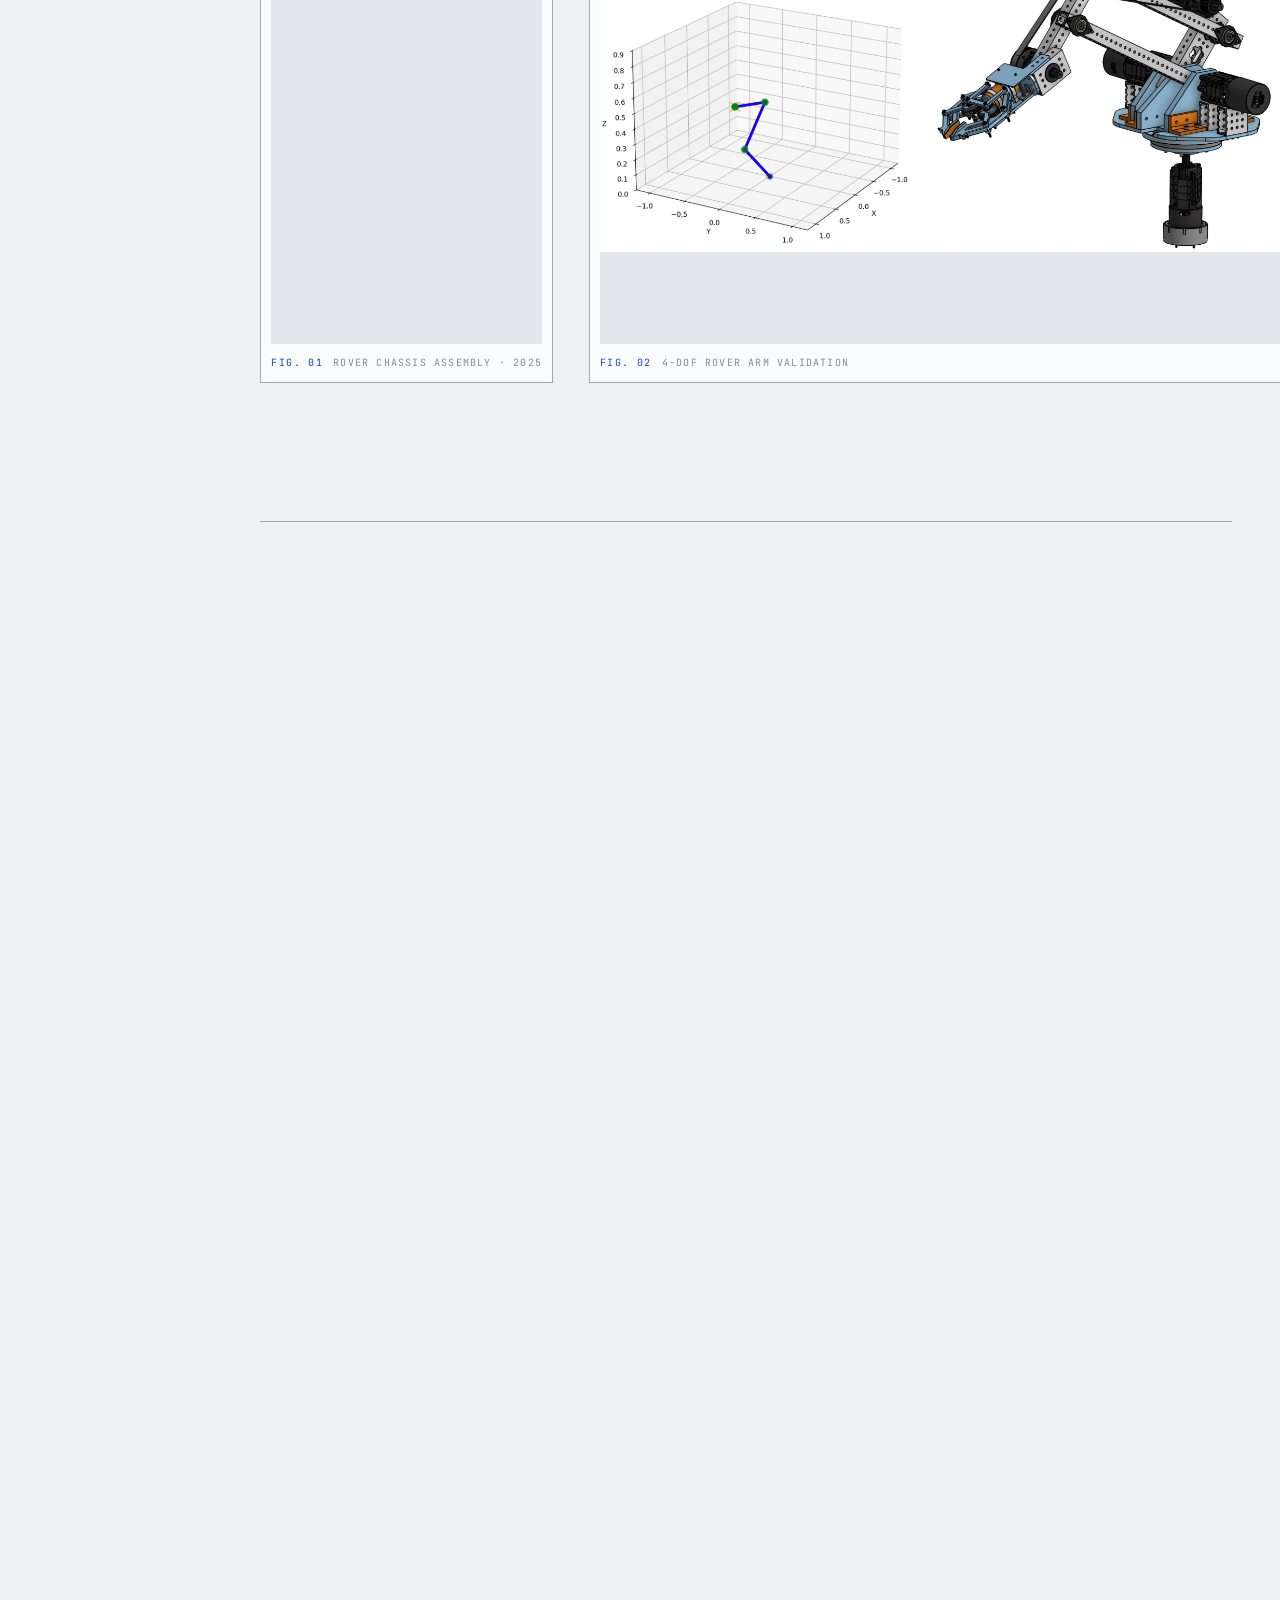
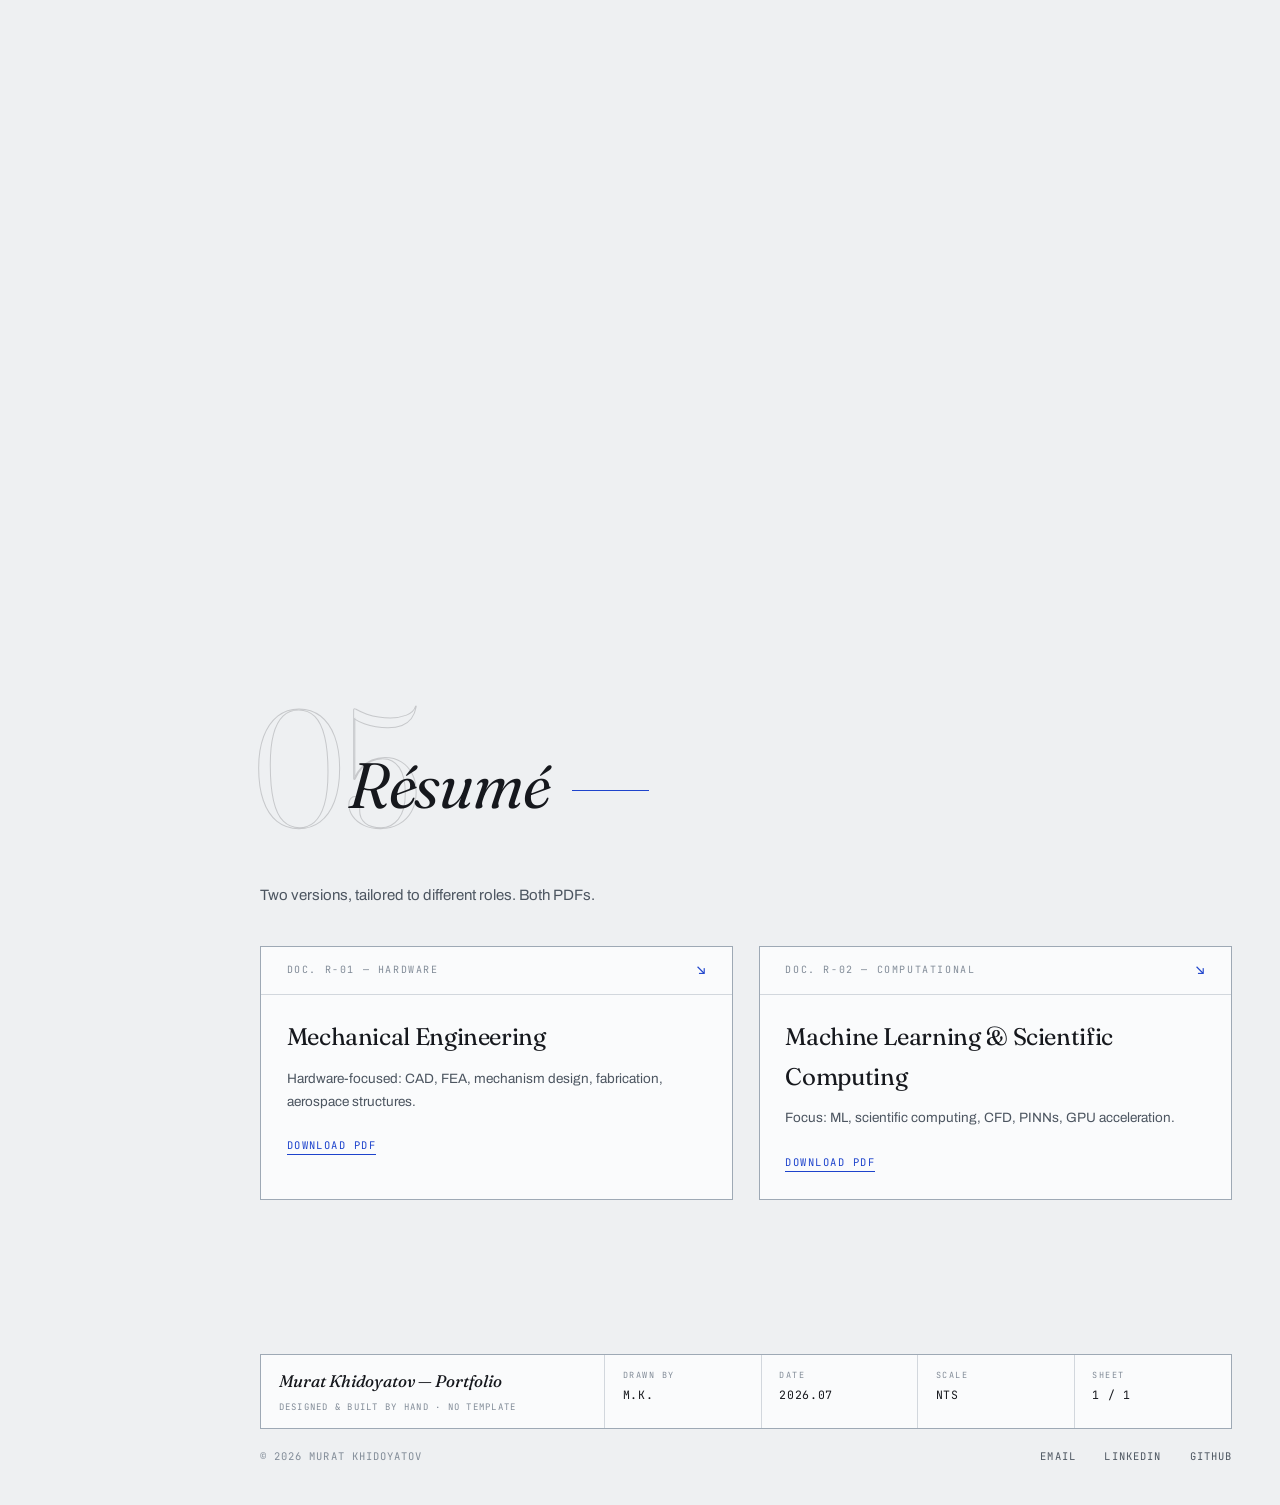
==== commit 50418290: "rework hero flow animation and gallery" ====
--- a/index.html
+++ b/index.html
@@ -102,8 +102,8 @@
 
     <span class="hero__scroll">Scroll ↓</span>
     <p class="hero__fig">
-      <strong>Fig. 001</strong> — potential flow around a cylinder<br />
-      the cylinder is your cursor
+      <strong>Fig. 001</strong> — flow past a cylinder, colored by local speed<br />
+      <strong>PhysicalAI</strong> · the cylinder is your cursor
     </p>
   </section>
 
@@ -434,12 +434,8 @@
           <figcaption><span class="cap__num">Fig. 05</span>Pediatric prosthetic limb</figcaption>
         </figure>
         <figure class="hscroll__slide">
-          <img src="img/pinn-results.jpg" alt="ML material prediction" loading="lazy" />
-          <figcaption><span class="cap__num">Fig. 06</span>ML material prediction</figcaption>
-        </figure>
-        <figure class="hscroll__slide">
           <img src="img/flow-CFD.jpg" alt="Simulating flow around a cylinder" loading="lazy" />
-          <figcaption><span class="cap__num">Fig. 07</span>Simulating flow around a cylinder</figcaption>
+          <figcaption><span class="cap__num">Fig. 06</span>Simulating flow around a cylinder</figcaption>
         </figure>
       </div>
 
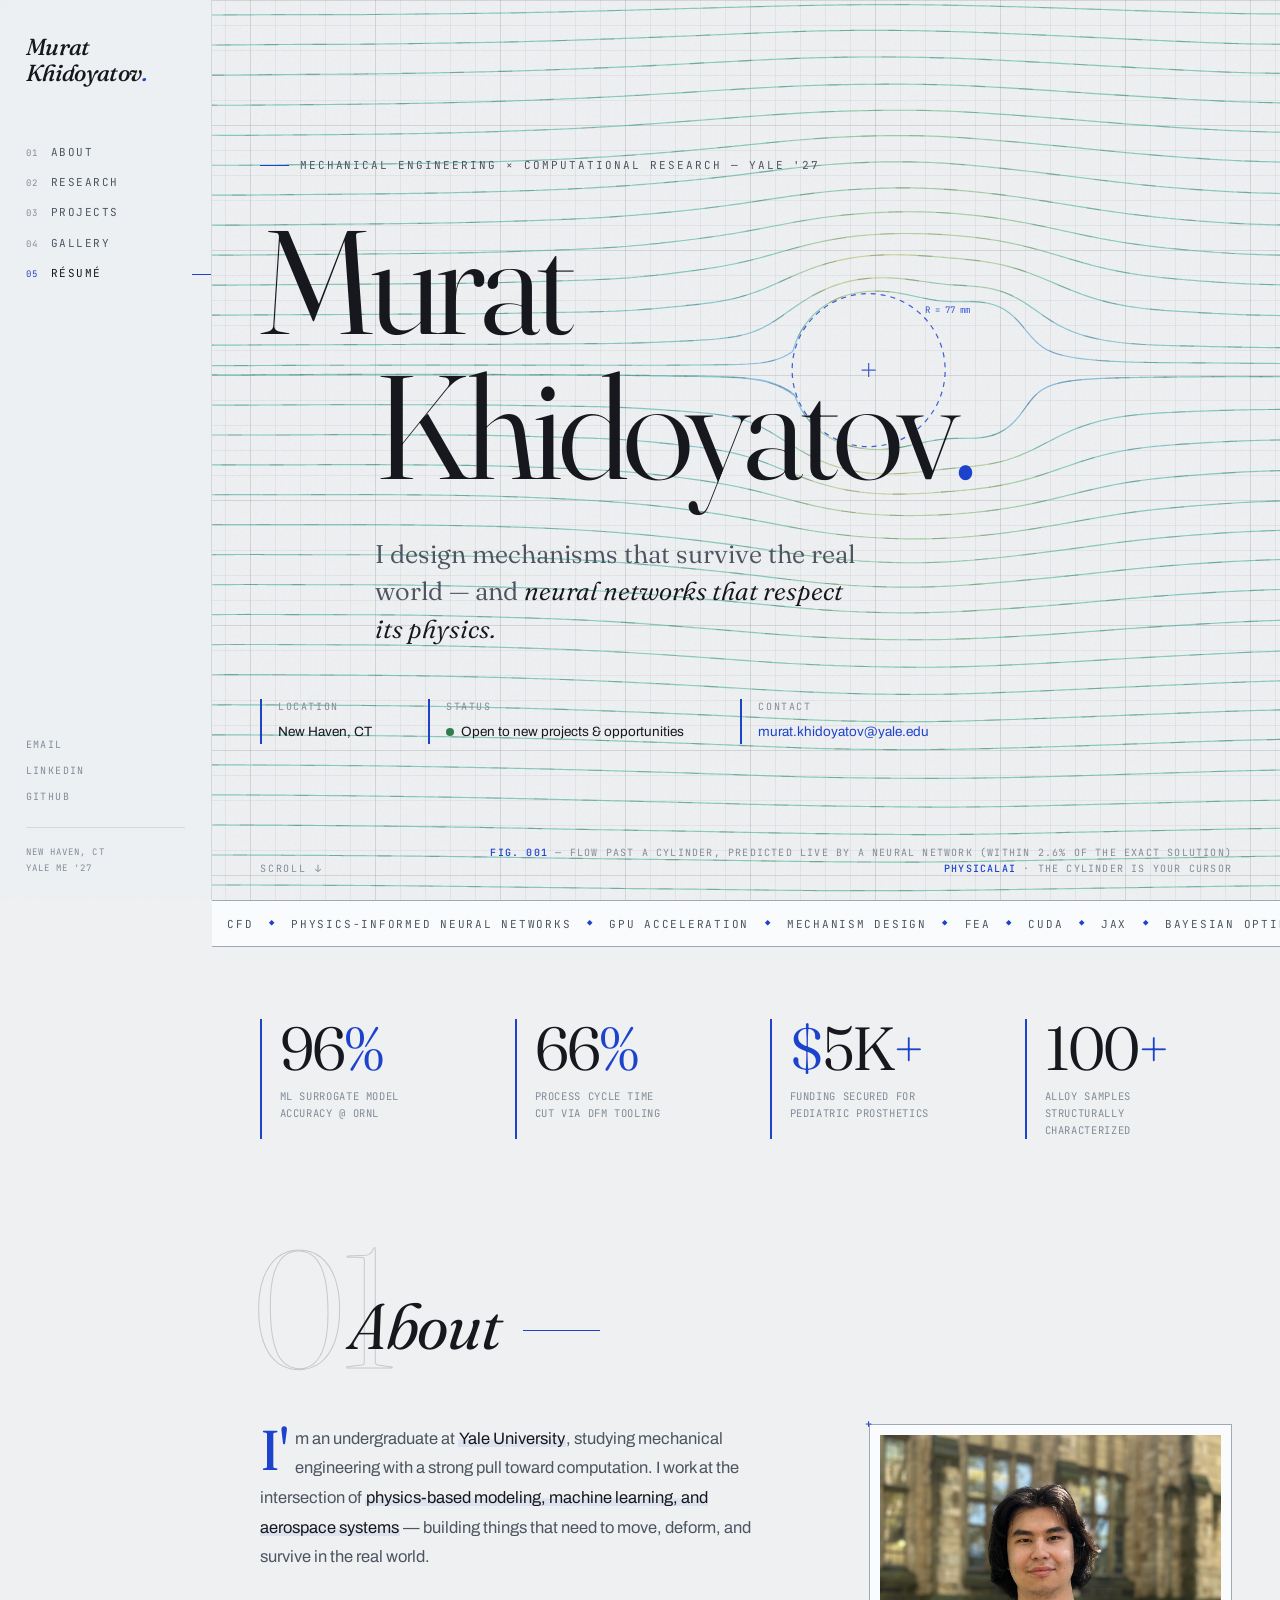
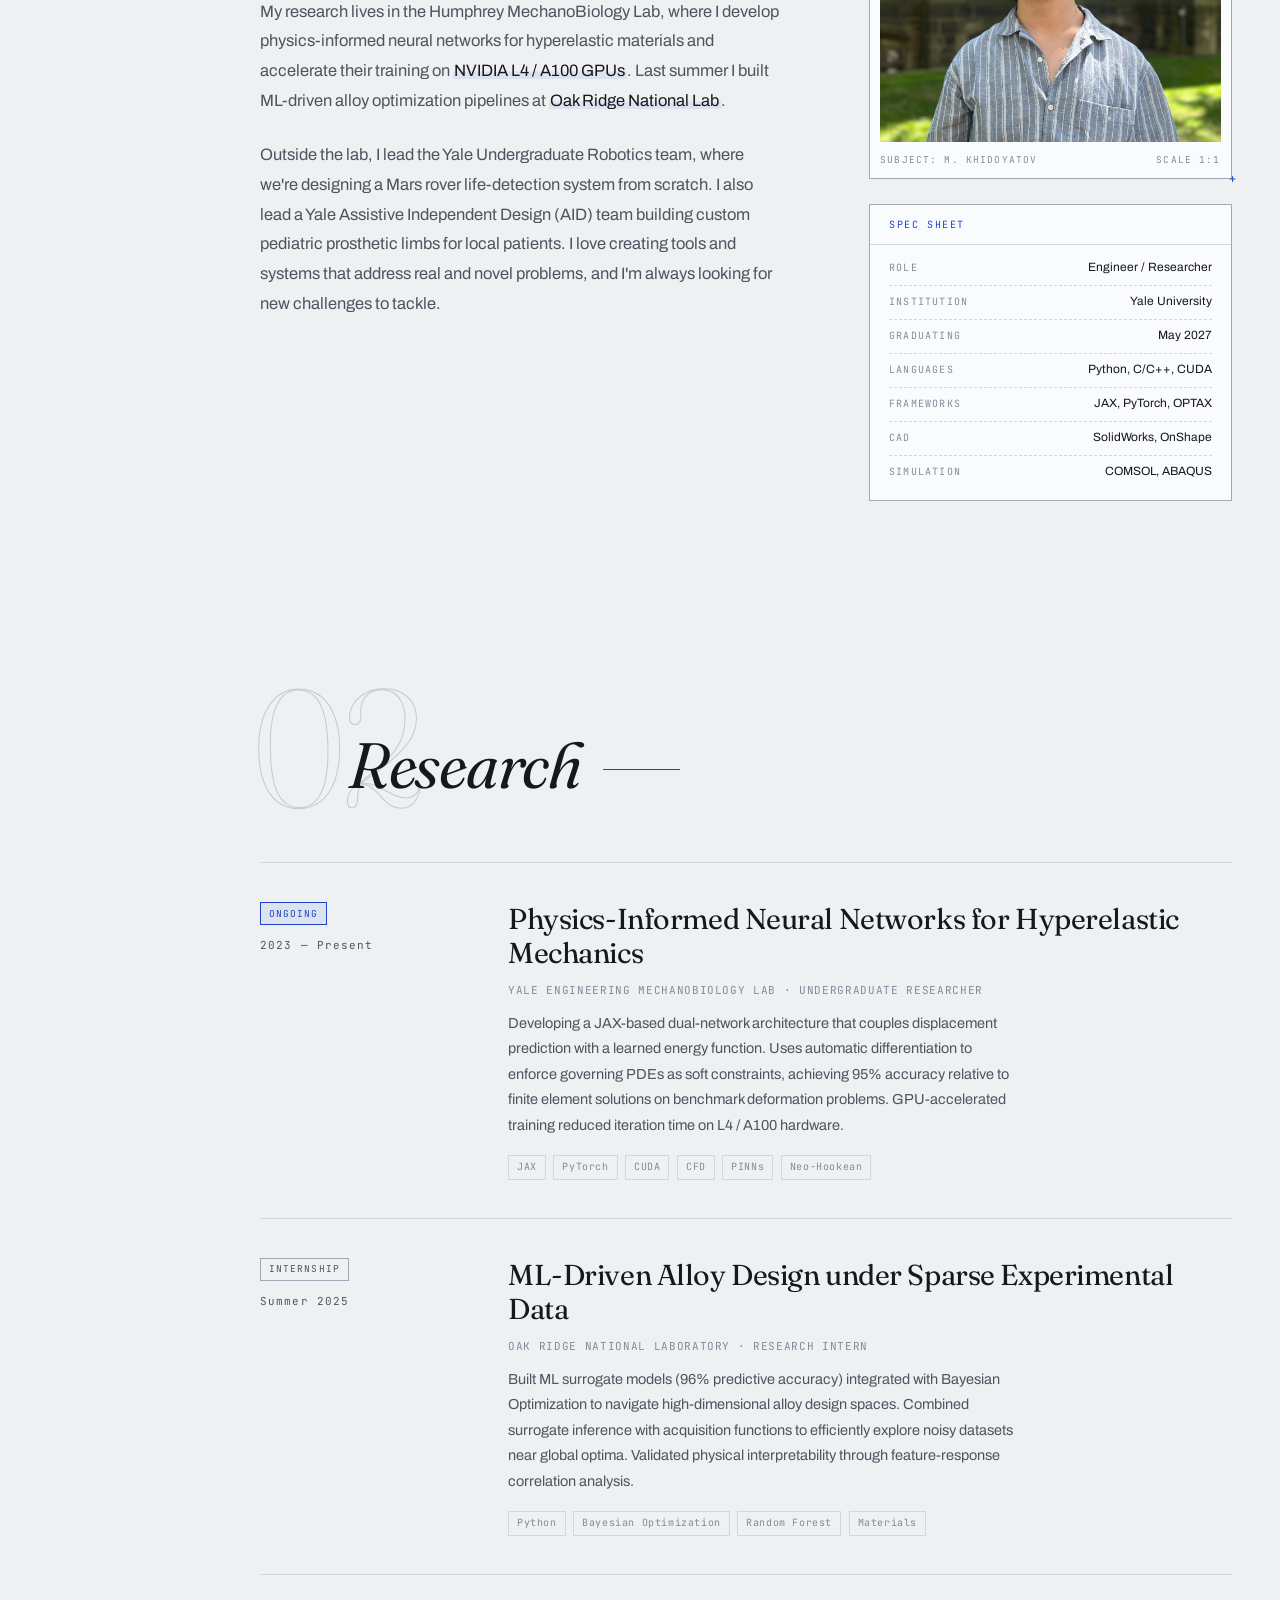
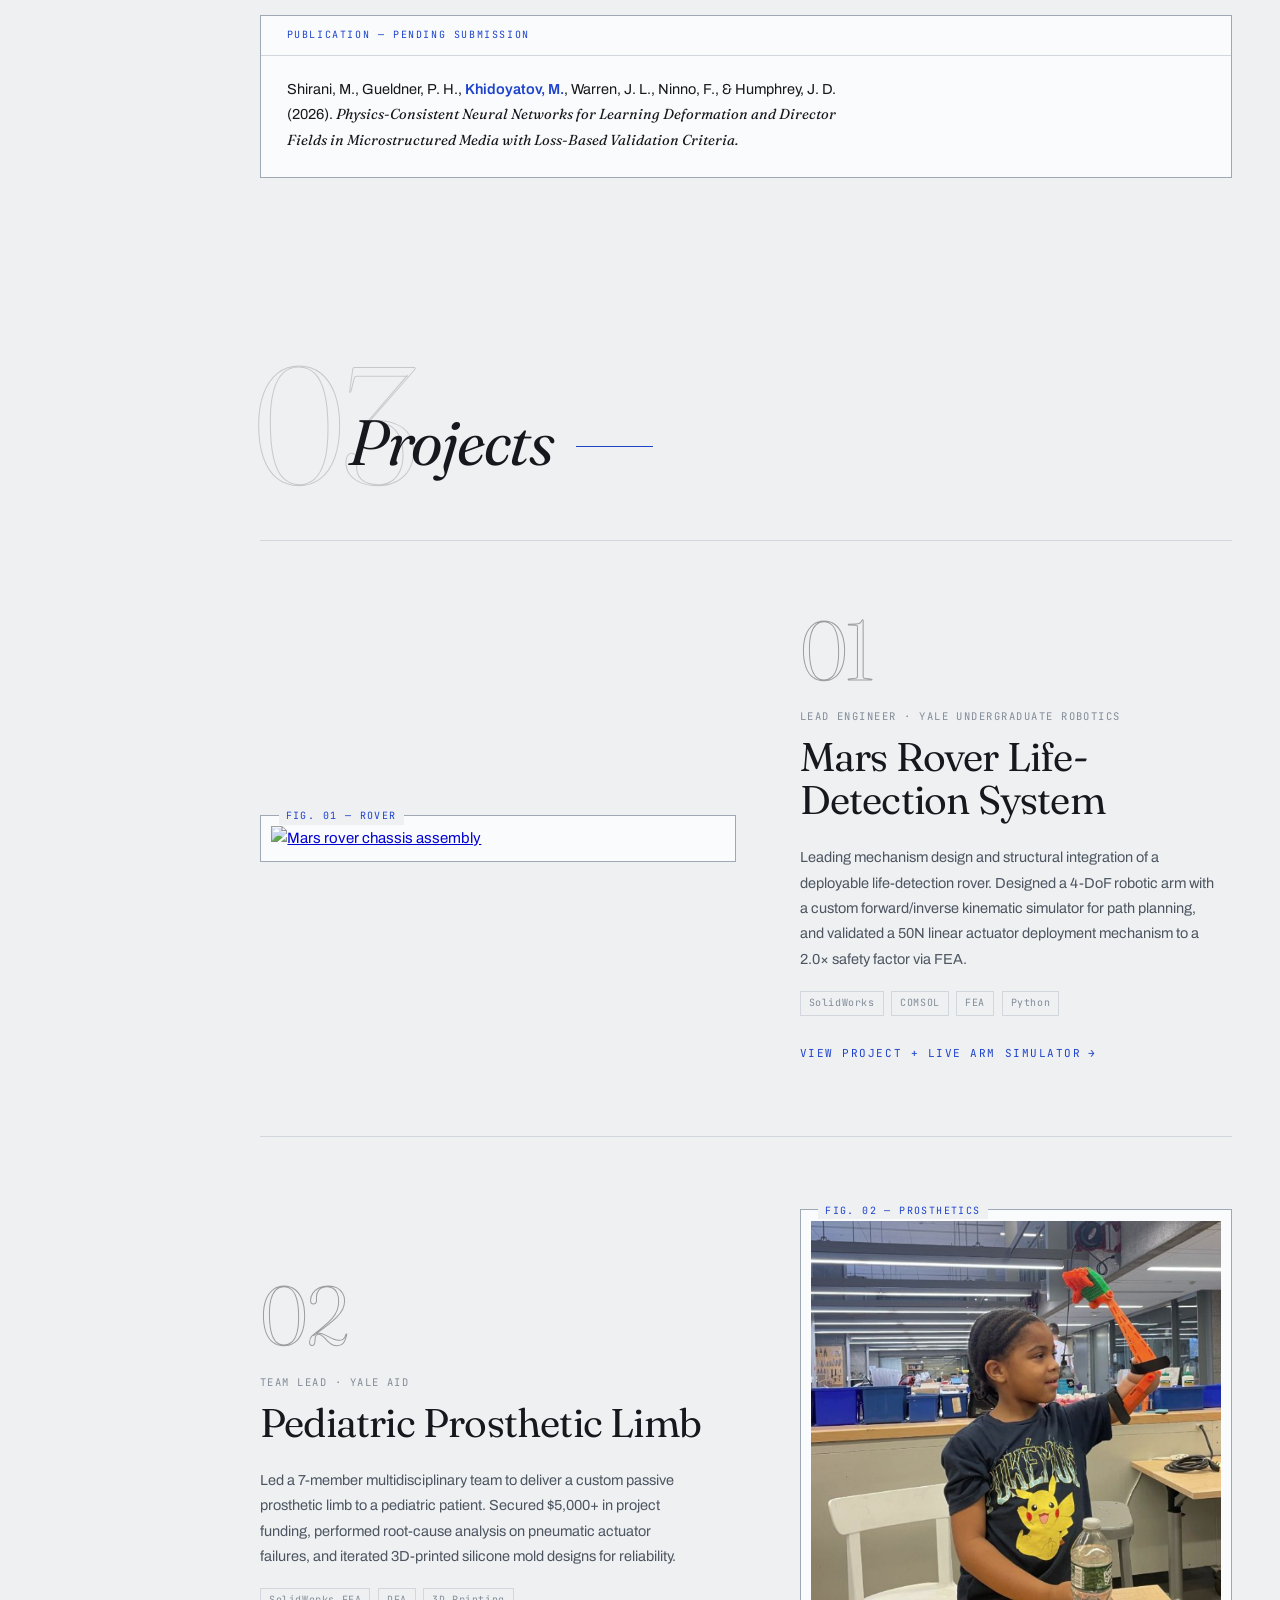
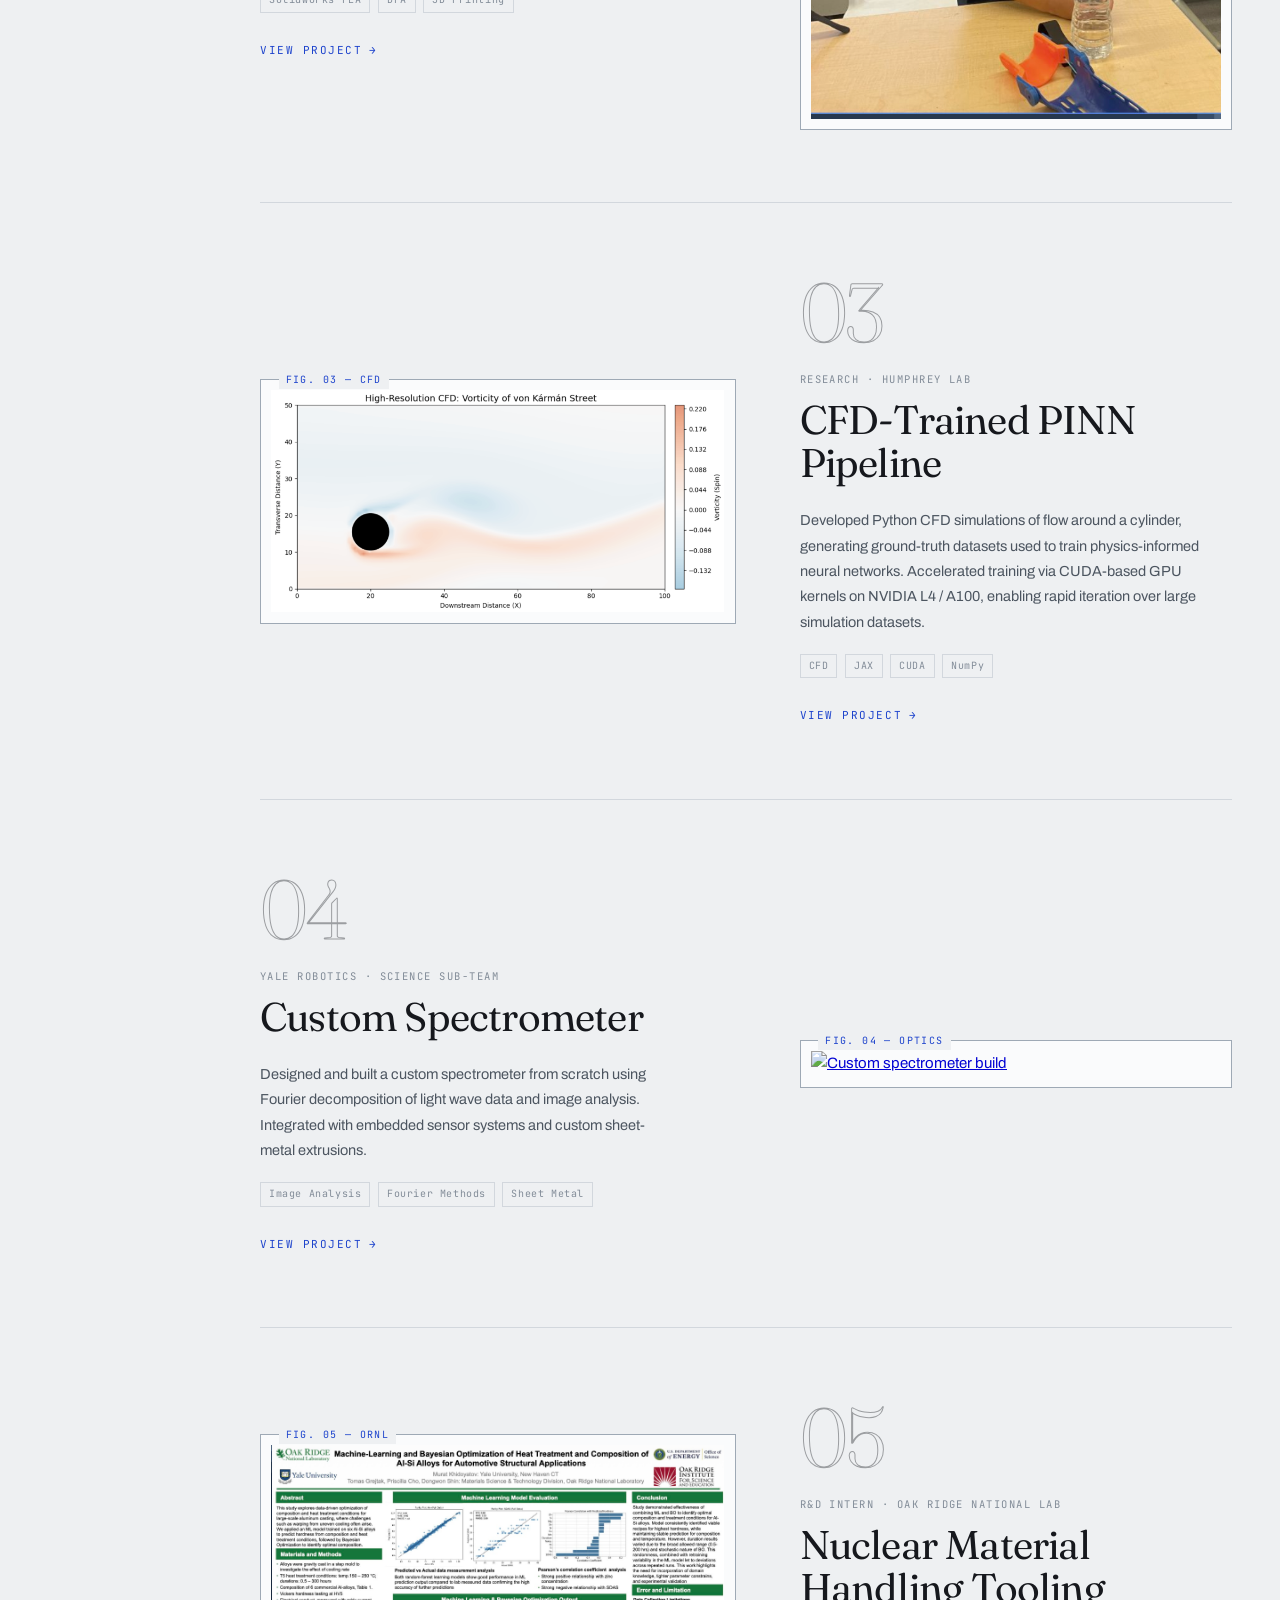
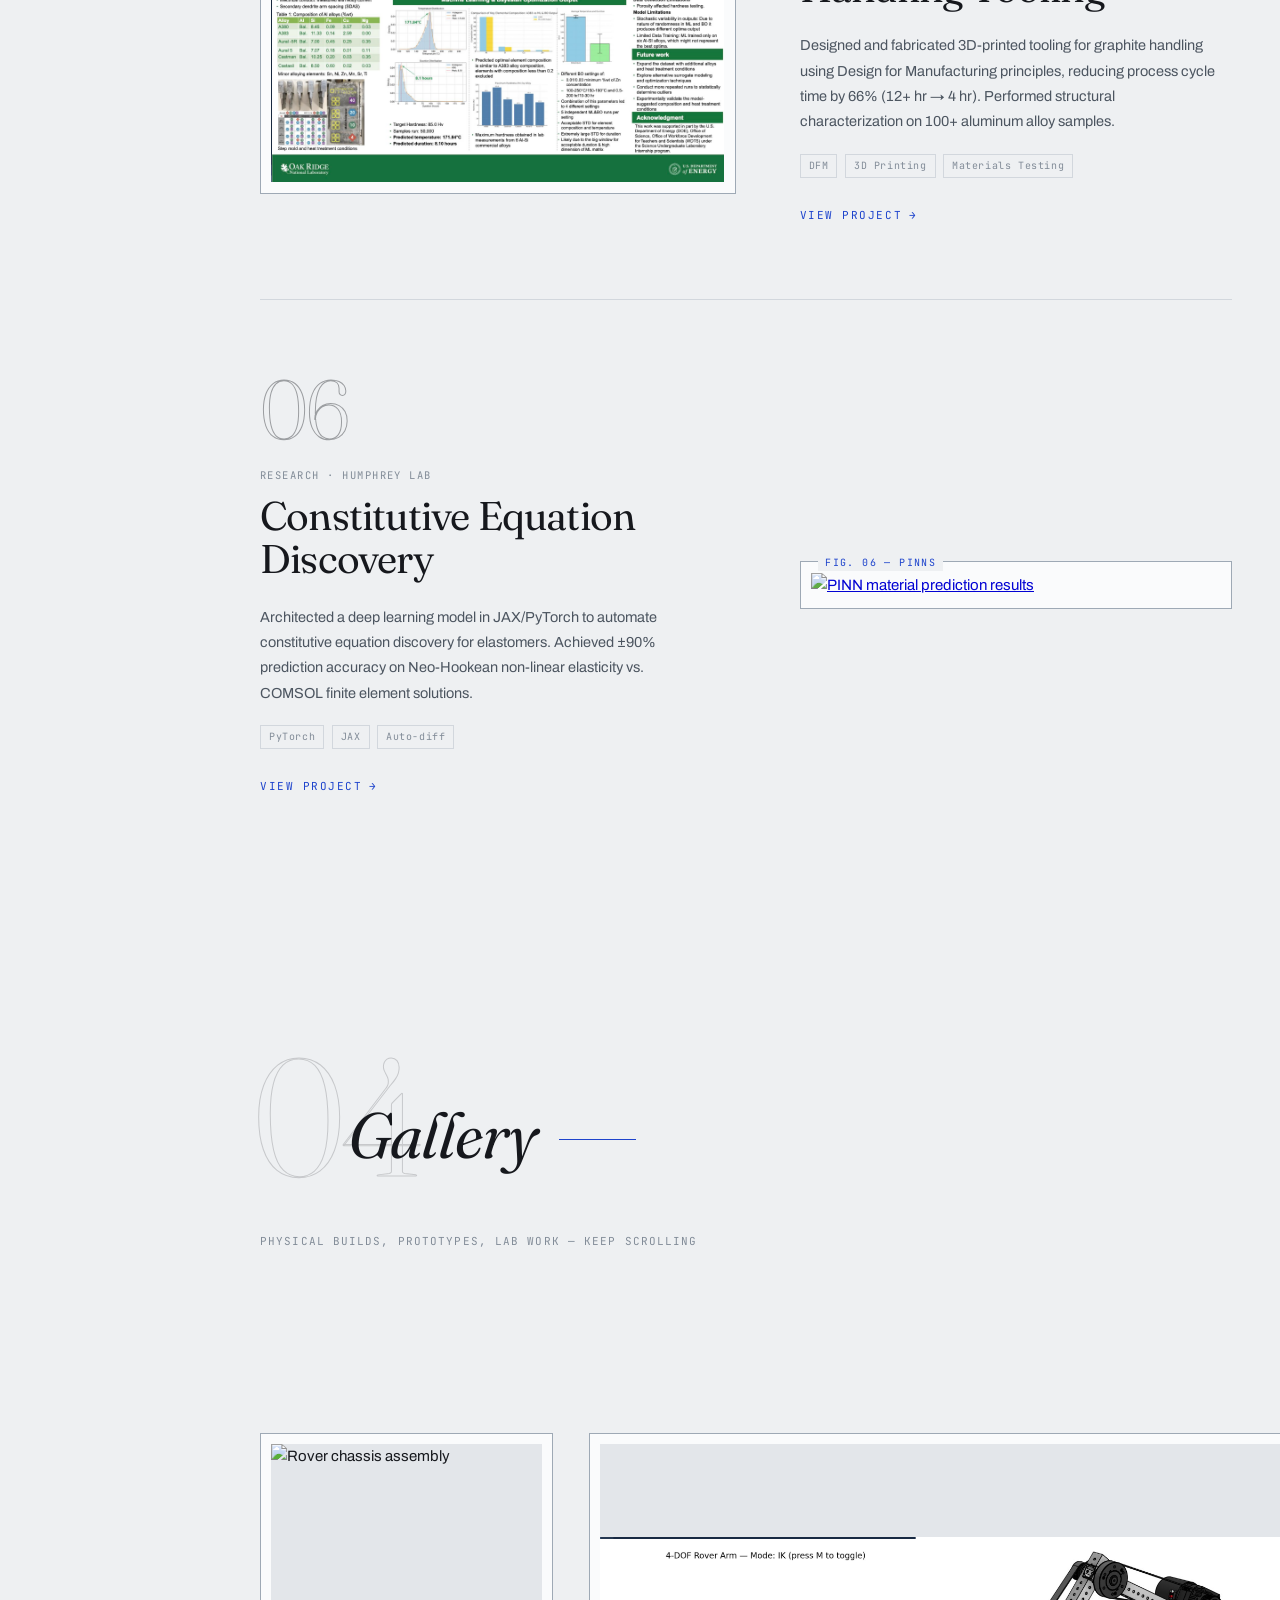
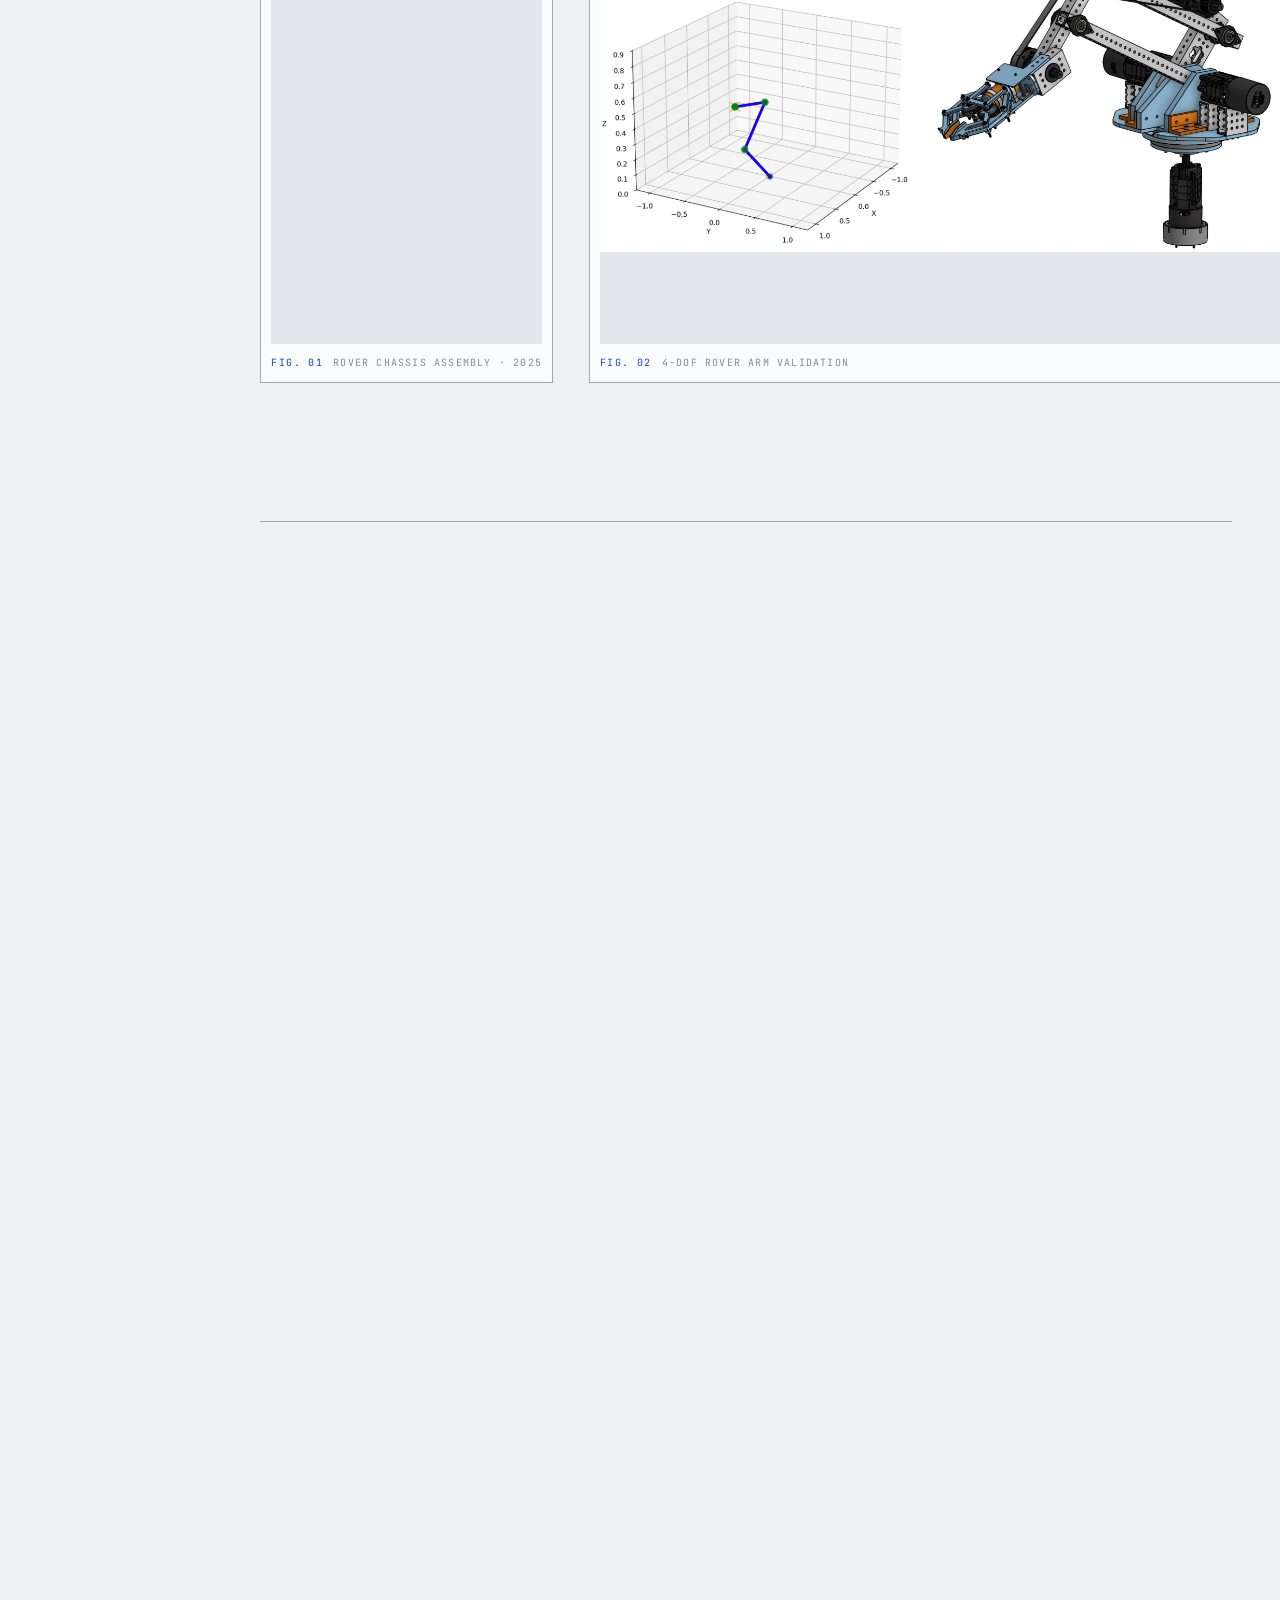
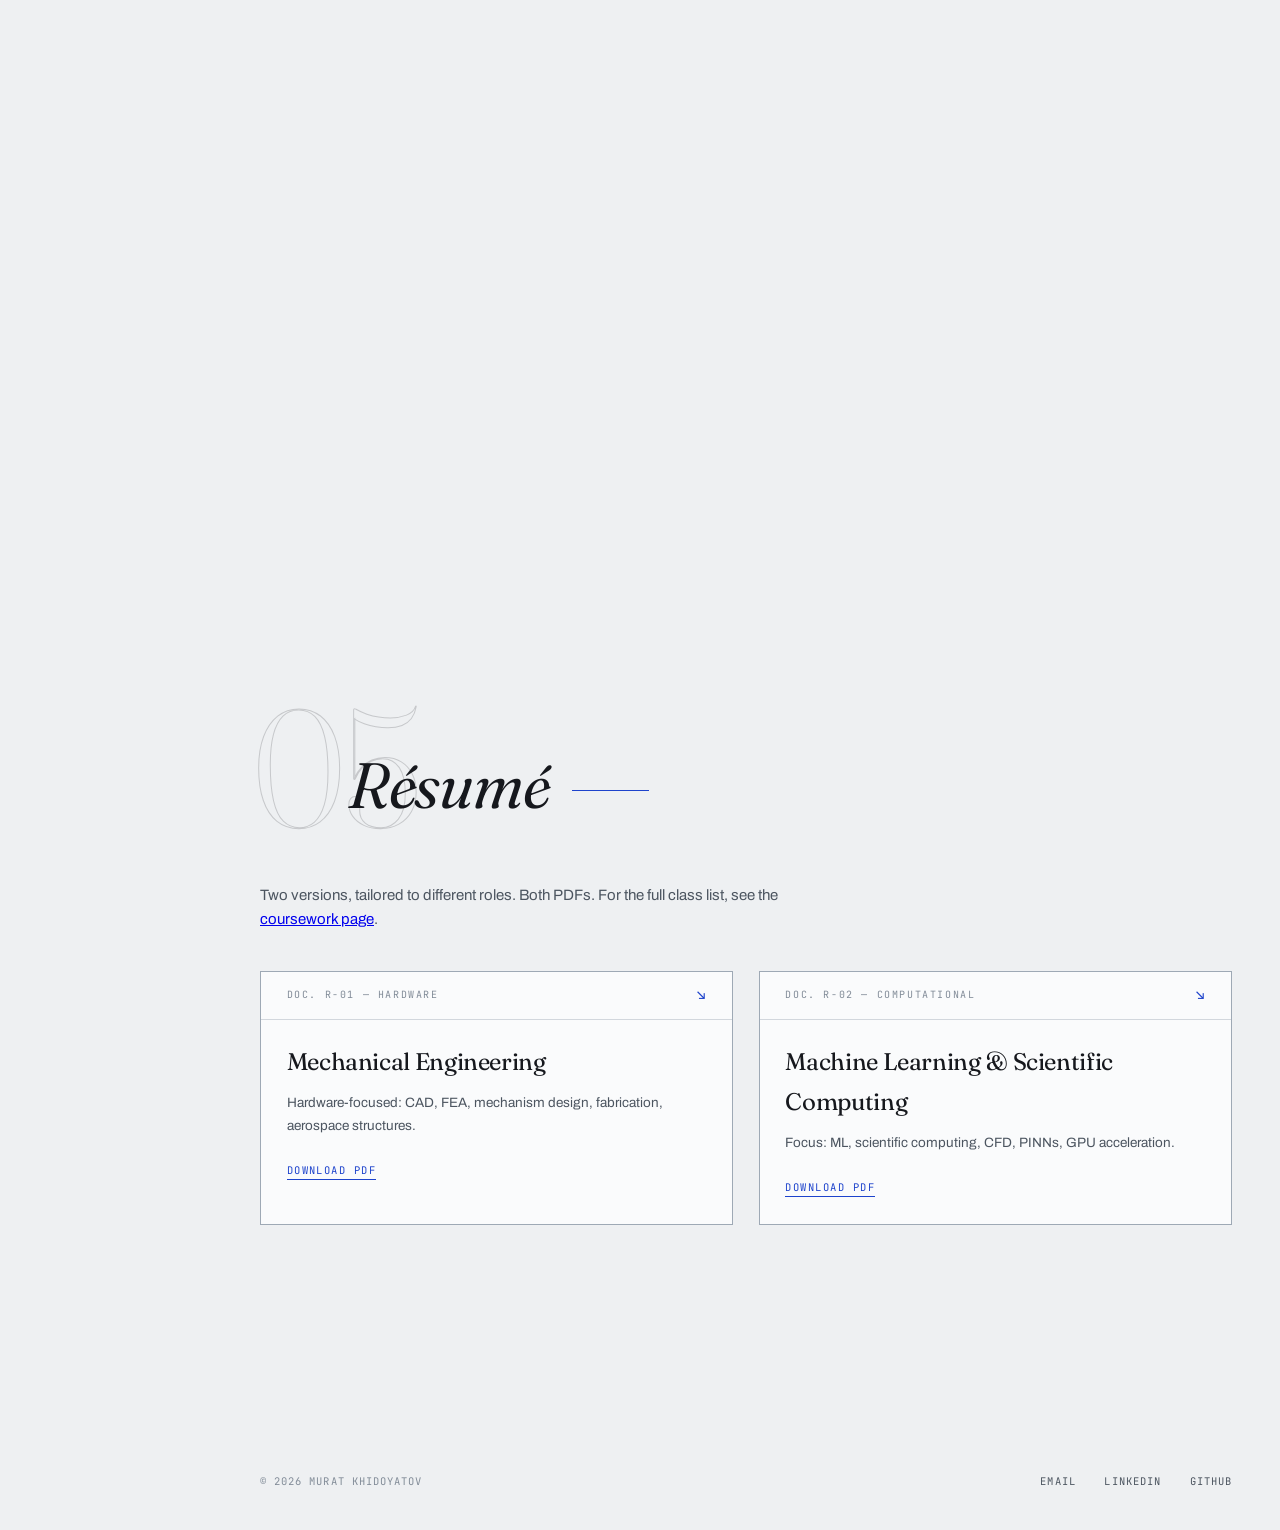
==== commit 1908fef2: "update homepage" ====
--- a/index.html
+++ b/index.html
@@ -11,20 +11,86 @@
   <link href="https://fonts.googleapis.com/css2?family=Fraunces:ital,opsz,wght@0,9..144,300..700;1,9..144,300..700&family=Archivo:wght@400;500;600&family=JetBrains+Mono:wght@400;500&display=swap" rel="stylesheet" />
 
   <link rel="stylesheet" href="styles.css" />
-  <link rel="icon" type="image/jpeg" href="img/headshot.jpg" />
+  <link rel="icon" type="image/png" href="favicon.png" />
+  <link rel="apple-touch-icon" href="apple-touch-icon.png" />
+  <link rel="canonical" href="https://muratkhid.github.io/MuratKhid/" />
+
   <!-- Open Graph (iMessage, Facebook, LinkedIn, Slack, Discord) -->
   <meta property="og:type" content="website" />
   <meta property="og:title" content="Murat Khidoyatov — Engineer & Researcher" />
   <meta property="og:description" content="Mechanical engineering meets computational research. Yale '27. CFD, PINNs, GPU acceleration, mechanism design." />
-  <meta property="og:image" content="https://muratkhid.github.io/img/headshot.jpg" />
-  <meta property="og:url" content="https://muratkhid.github.io/" />
+  <meta property="og:image" content="https://muratkhid.github.io/MuratKhid/img/headshot.jpg" />
+  <meta property="og:url" content="https://muratkhid.github.io/MuratKhid/" />
   <meta property="og:site_name" content="Murat Khidoyatov" />
 
   <!-- Twitter / X -->
   <meta name="twitter:card" content="summary_large_image" />
   <meta name="twitter:title" content="Murat Khidoyatov — Engineer & Researcher" />
   <meta name="twitter:description" content="Mechanical engineering meets computational research. Yale '27." />
-  <meta name="twitter:image" content="https://muratkhid.github.io/img/headshot.jpg" />
+  <meta name="twitter:image" content="https://muratkhid.github.io/MuratKhid/img/headshot.jpg" />
+
+  <!-- Structured data -->
+  <script type="application/ld+json">
+  {
+    "@context": "https://schema.org",
+    "@graph": [
+      {
+        "@type": "Person",
+        "@id": "https://muratkhid.github.io/MuratKhid/#person",
+        "name": "Murat Khidoyatov",
+        "url": "https://muratkhid.github.io/MuratKhid/",
+        "image": "https://muratkhid.github.io/MuratKhid/img/headshot.jpg",
+        "jobTitle": "Mechanical Engineer & Computational Researcher",
+        "affiliation": {
+          "@type": "CollegeOrUniversity",
+          "name": "Yale University"
+        },
+        "email": "mailto:murat.khidoyatov@yale.edu",
+        "sameAs": [
+          "https://www.linkedin.com/in/muratkhid",
+          "https://github.com/muratkhid"
+        ],
+        "knowsAbout": [
+          "Computational Fluid Dynamics (CFD)",
+          "Physics-Informed Neural Networks",
+          "GPU Acceleration",
+          "Mechanism Design",
+          "Finite Element Analysis (FEA)",
+          "CUDA",
+          "JAX",
+          "PyTorch",
+          "Python",
+          "C/C++",
+          "Bayesian Optimization",
+          "SolidWorks",
+          "Aerospace Structures",
+          "3D Printing"
+        ]
+      },
+      {
+        "@type": "WebSite",
+        "@id": "https://muratkhid.github.io/MuratKhid/#website",
+        "name": "Murat Khidoyatov — Engineer & Researcher",
+        "url": "https://muratkhid.github.io/MuratKhid/",
+        "author": {
+          "@id": "https://muratkhid.github.io/MuratKhid/#person"
+        },
+        "inLanguage": "en"
+      },
+      {
+        "@type": "ProfilePage",
+        "@id": "https://muratkhid.github.io/MuratKhid/#profilepage",
+        "url": "https://muratkhid.github.io/MuratKhid/",
+        "isPartOf": {
+          "@id": "https://muratkhid.github.io/MuratKhid/#website"
+        },
+        "mainEntity": {
+          "@id": "https://muratkhid.github.io/MuratKhid/#person"
+        }
+      }
+    ]
+  }
+  </script>
 </head>
 <body>
   <!-- Background layers -->
@@ -454,6 +520,7 @@
 
     <p class="resume__intro">
       Two versions, tailored to different roles. Both PDFs.
+      For the full class list, see the <a href="coursework.html">coursework page</a>.
     </p>
 
     <div class="resume__grid">
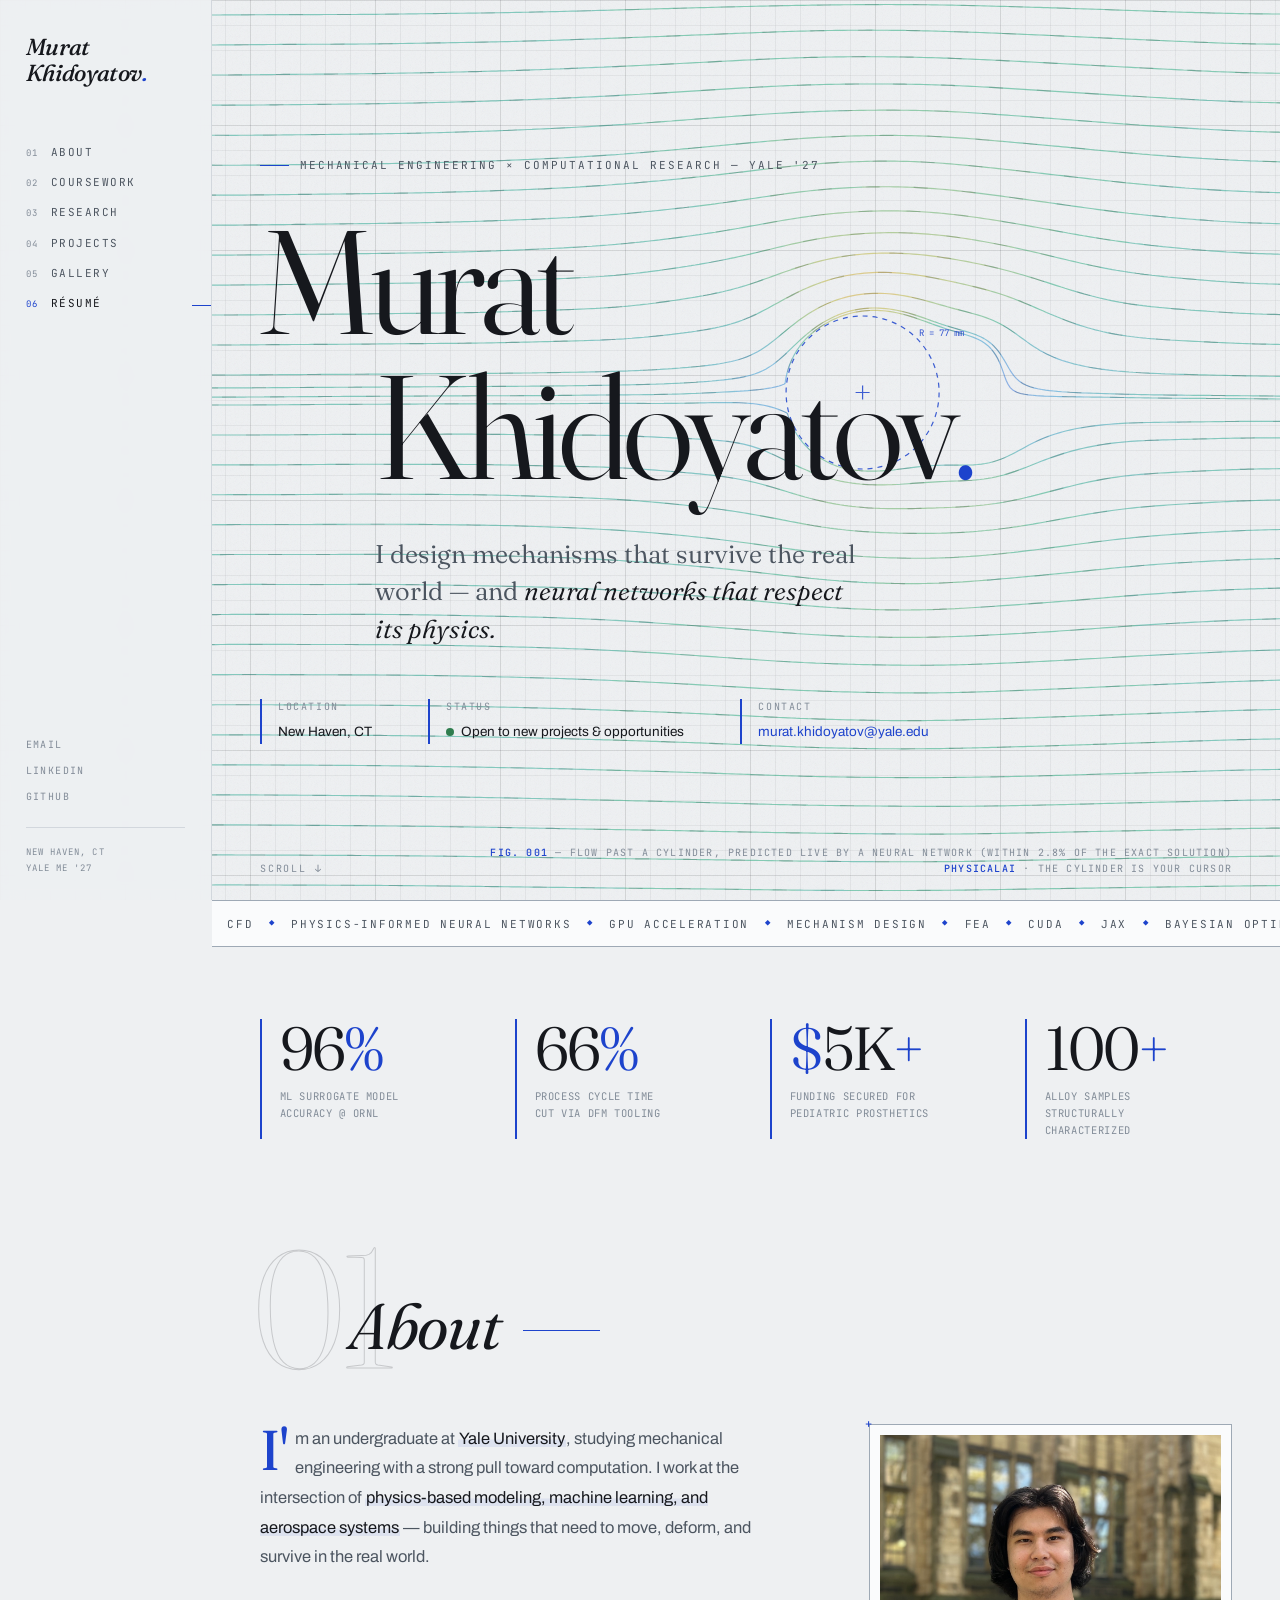
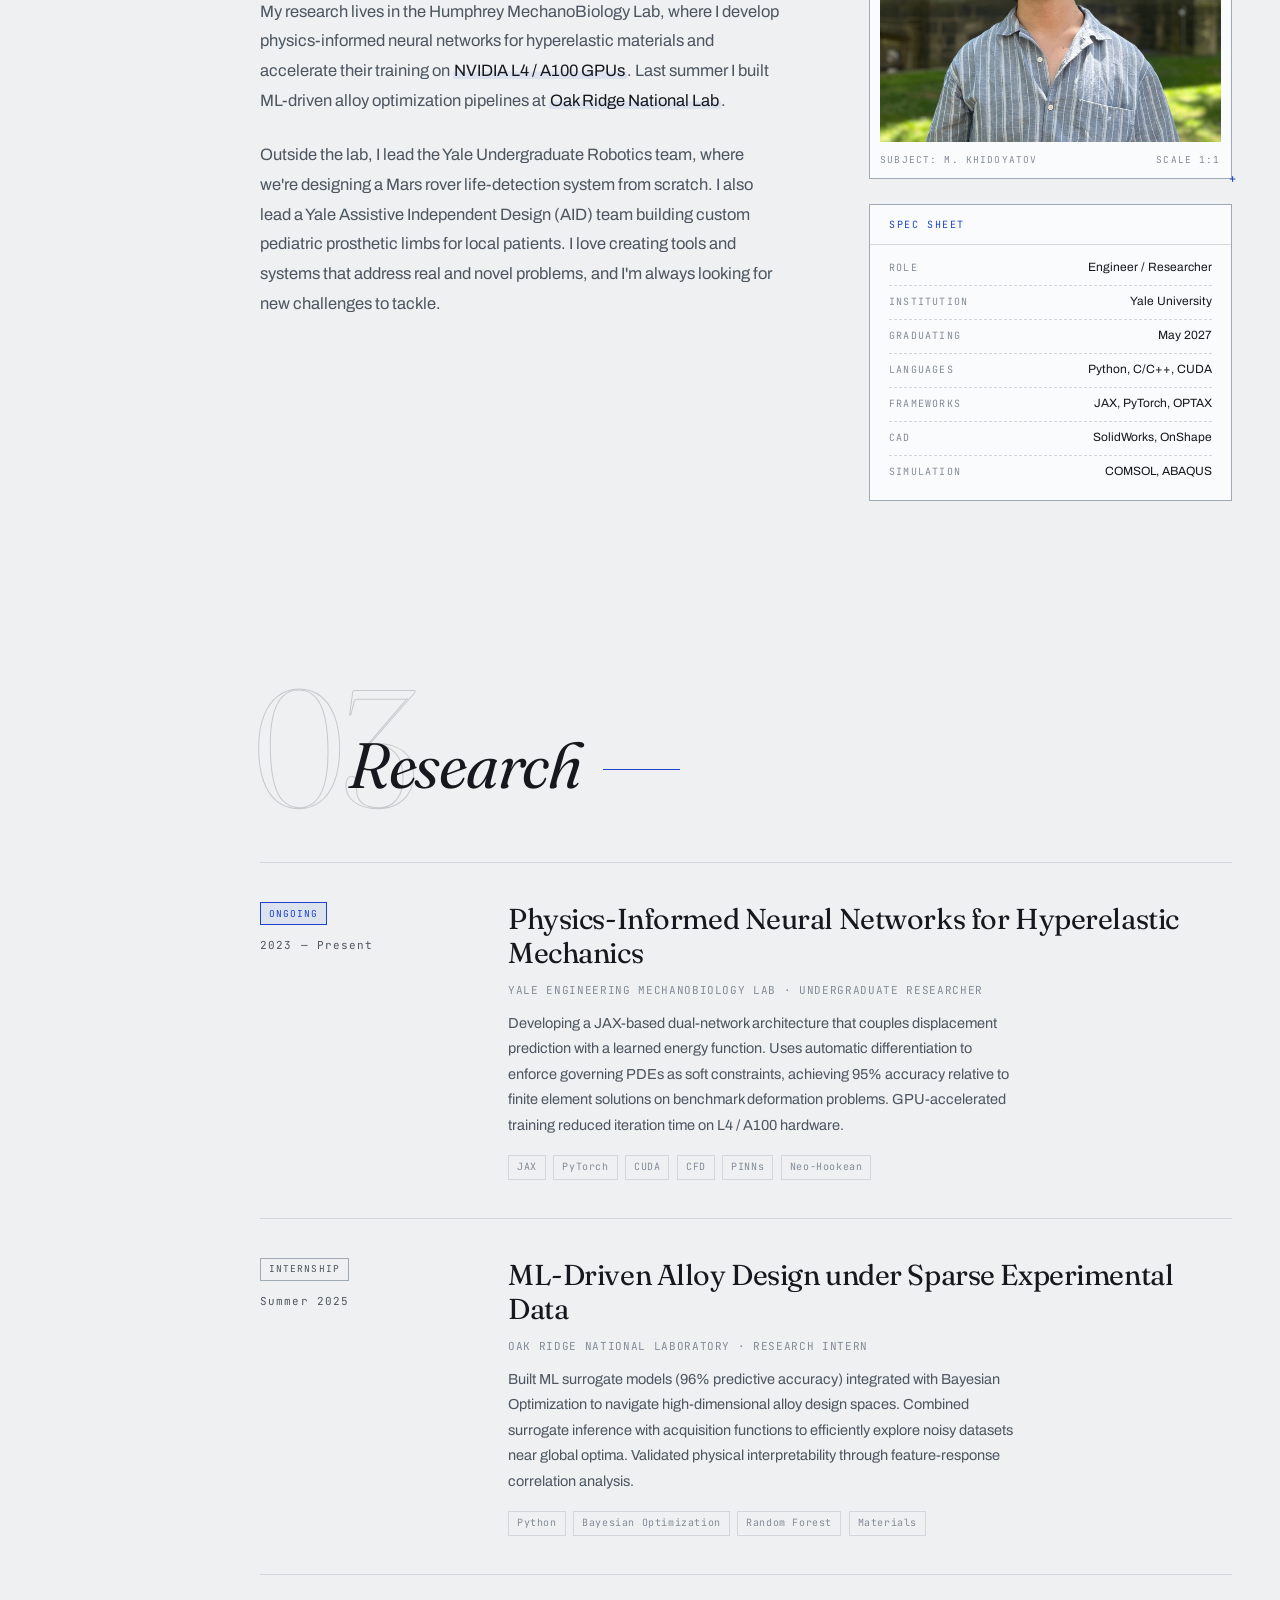
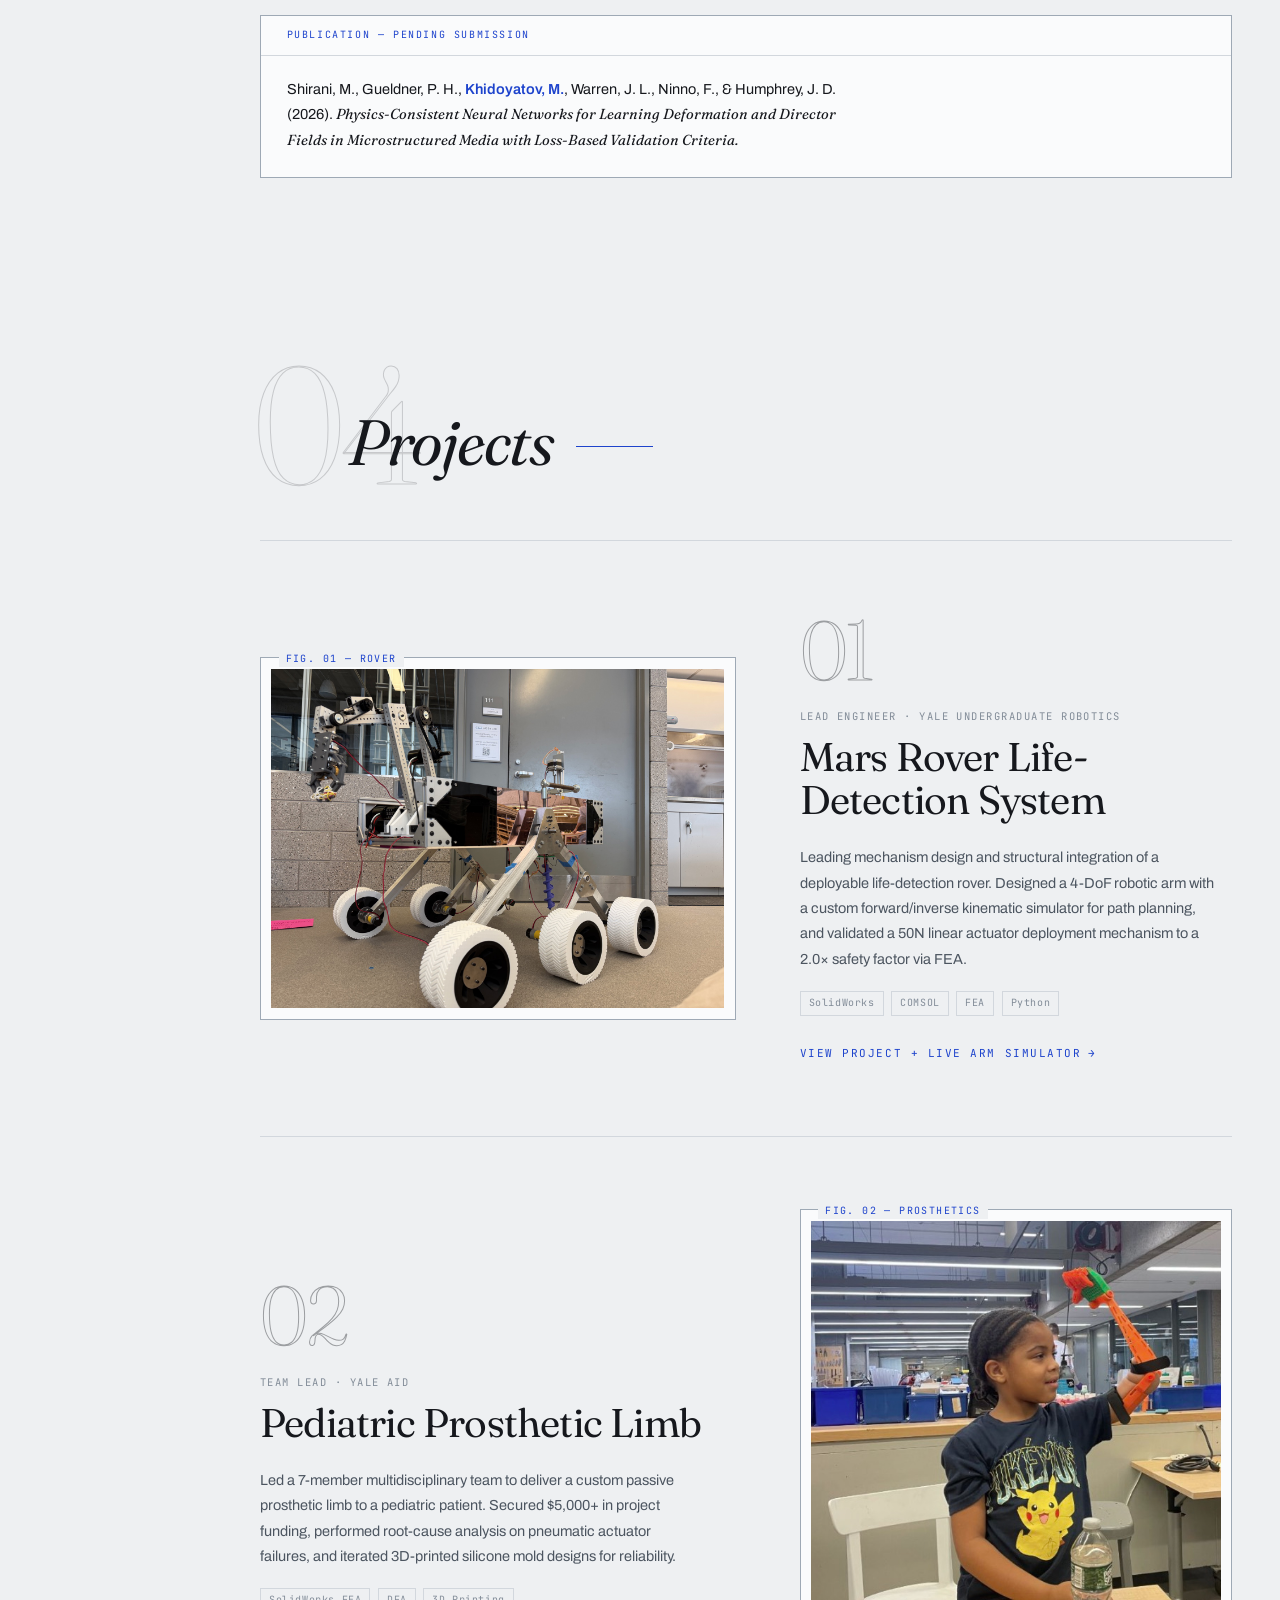
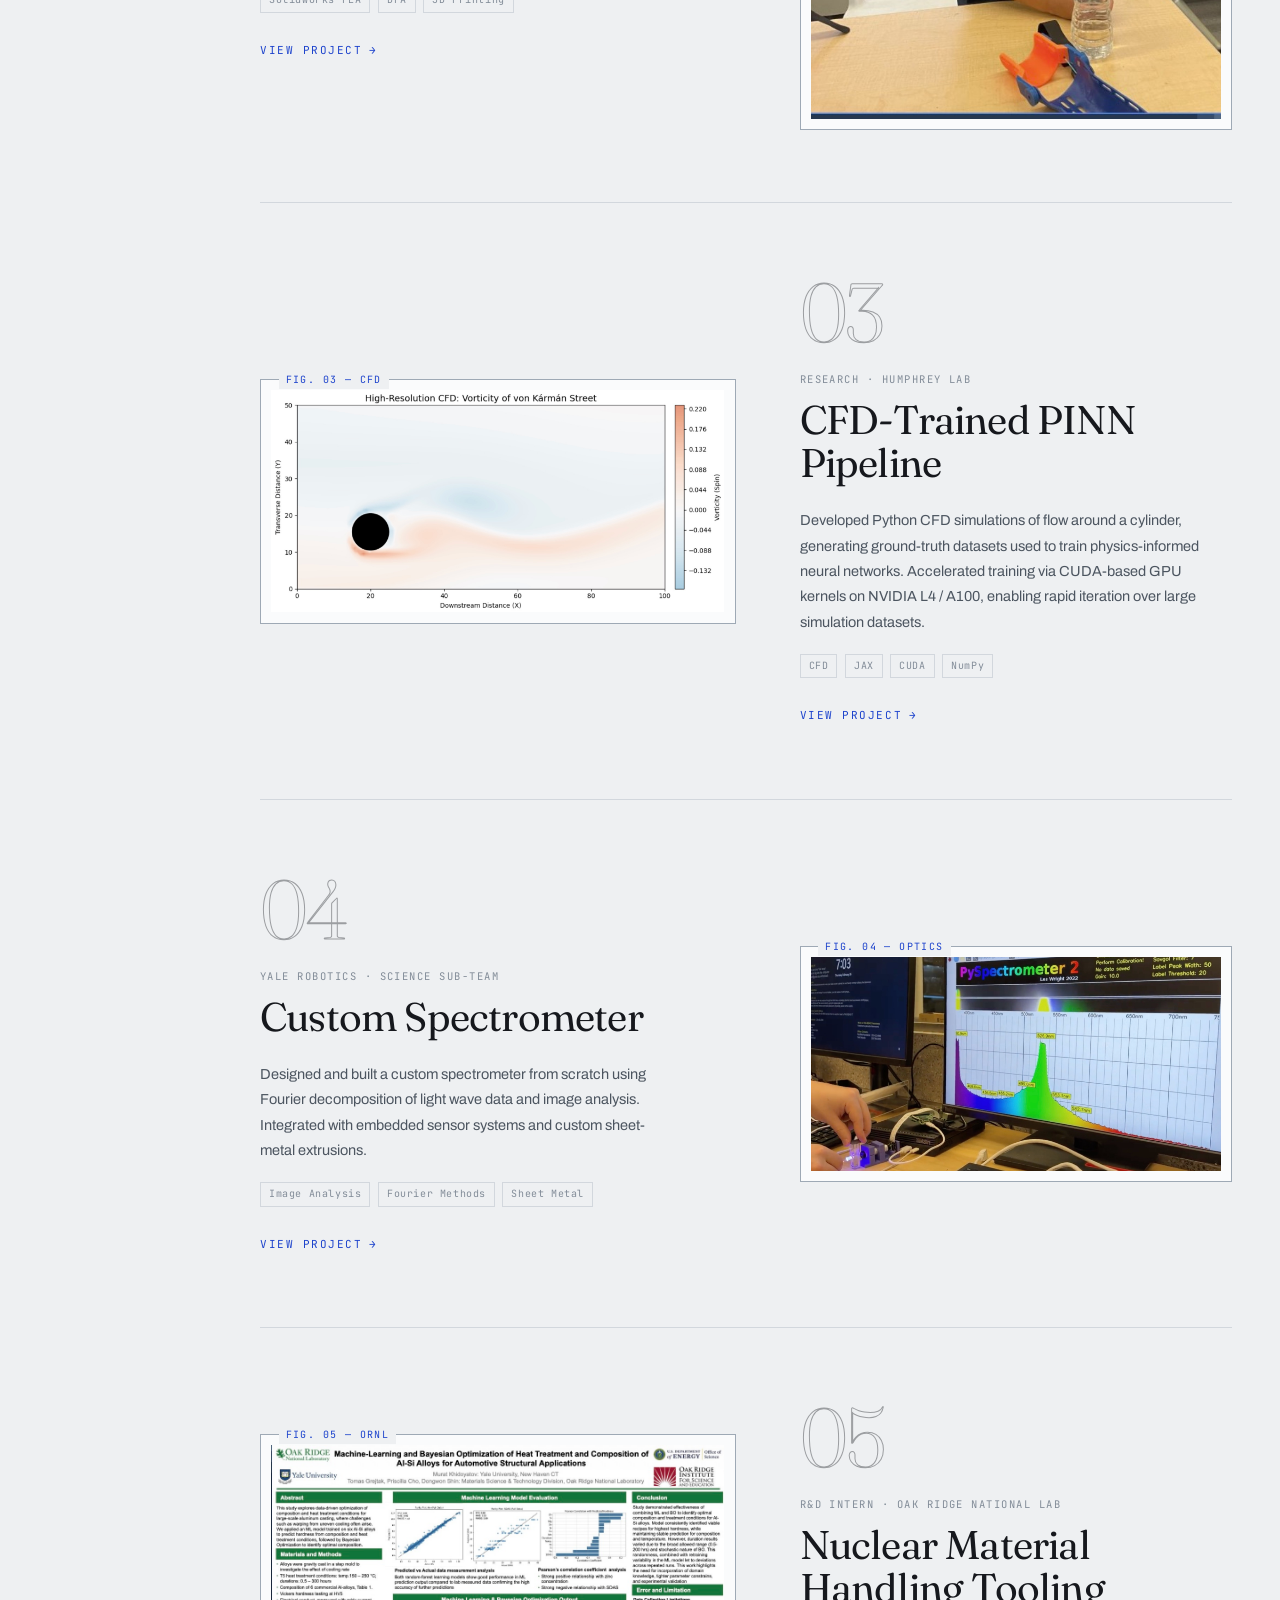
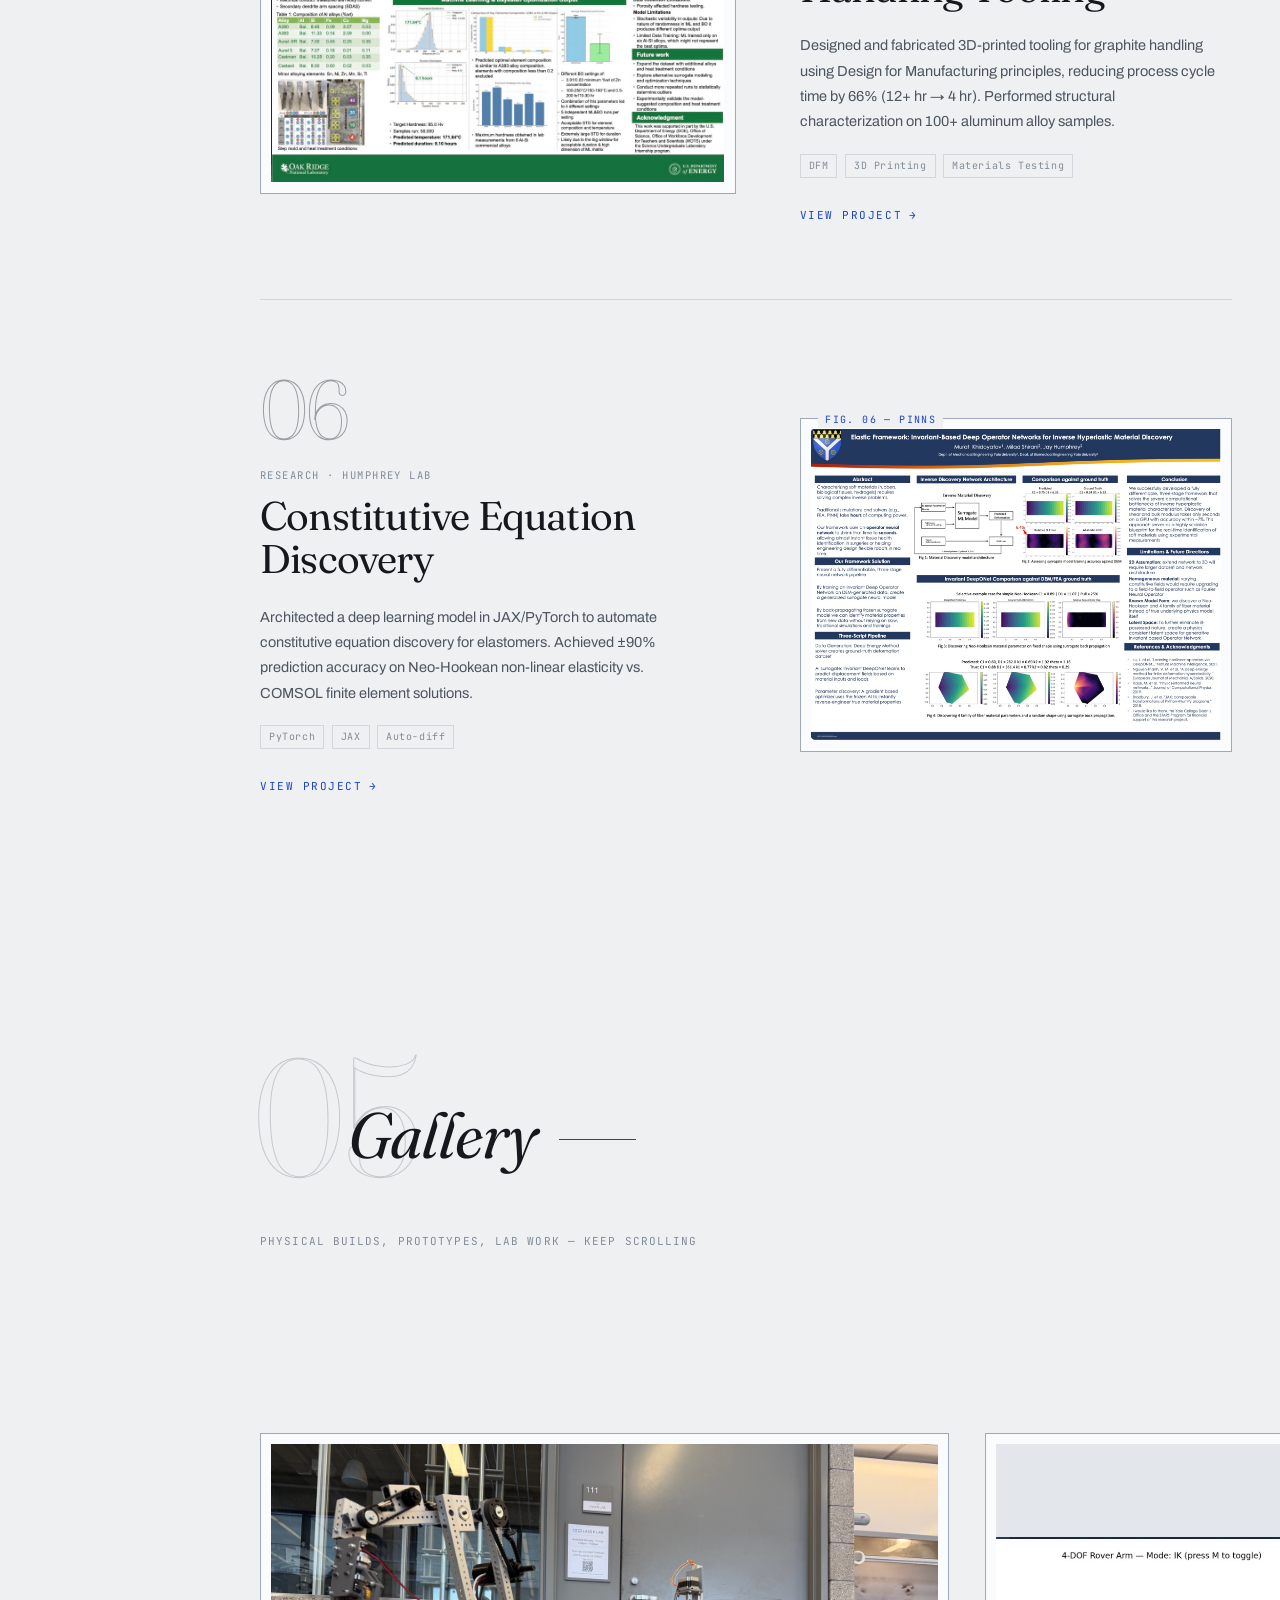
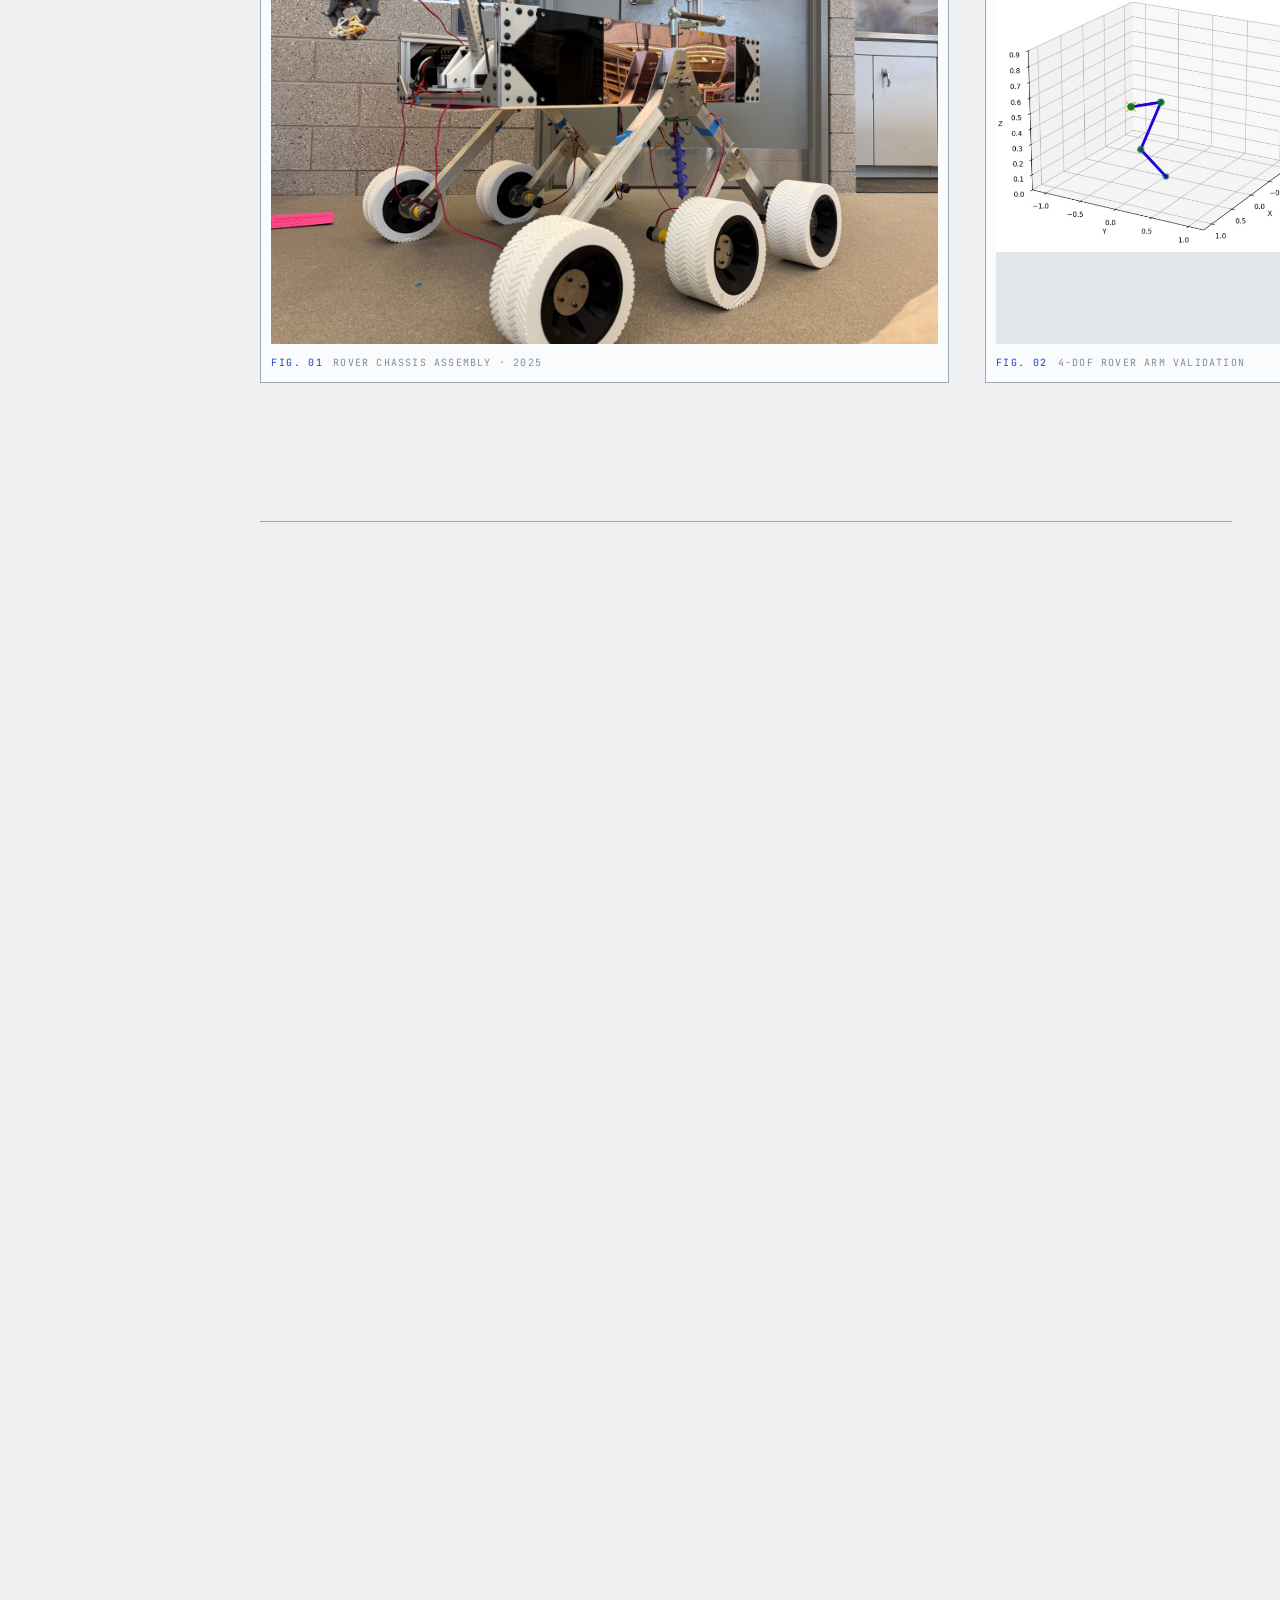
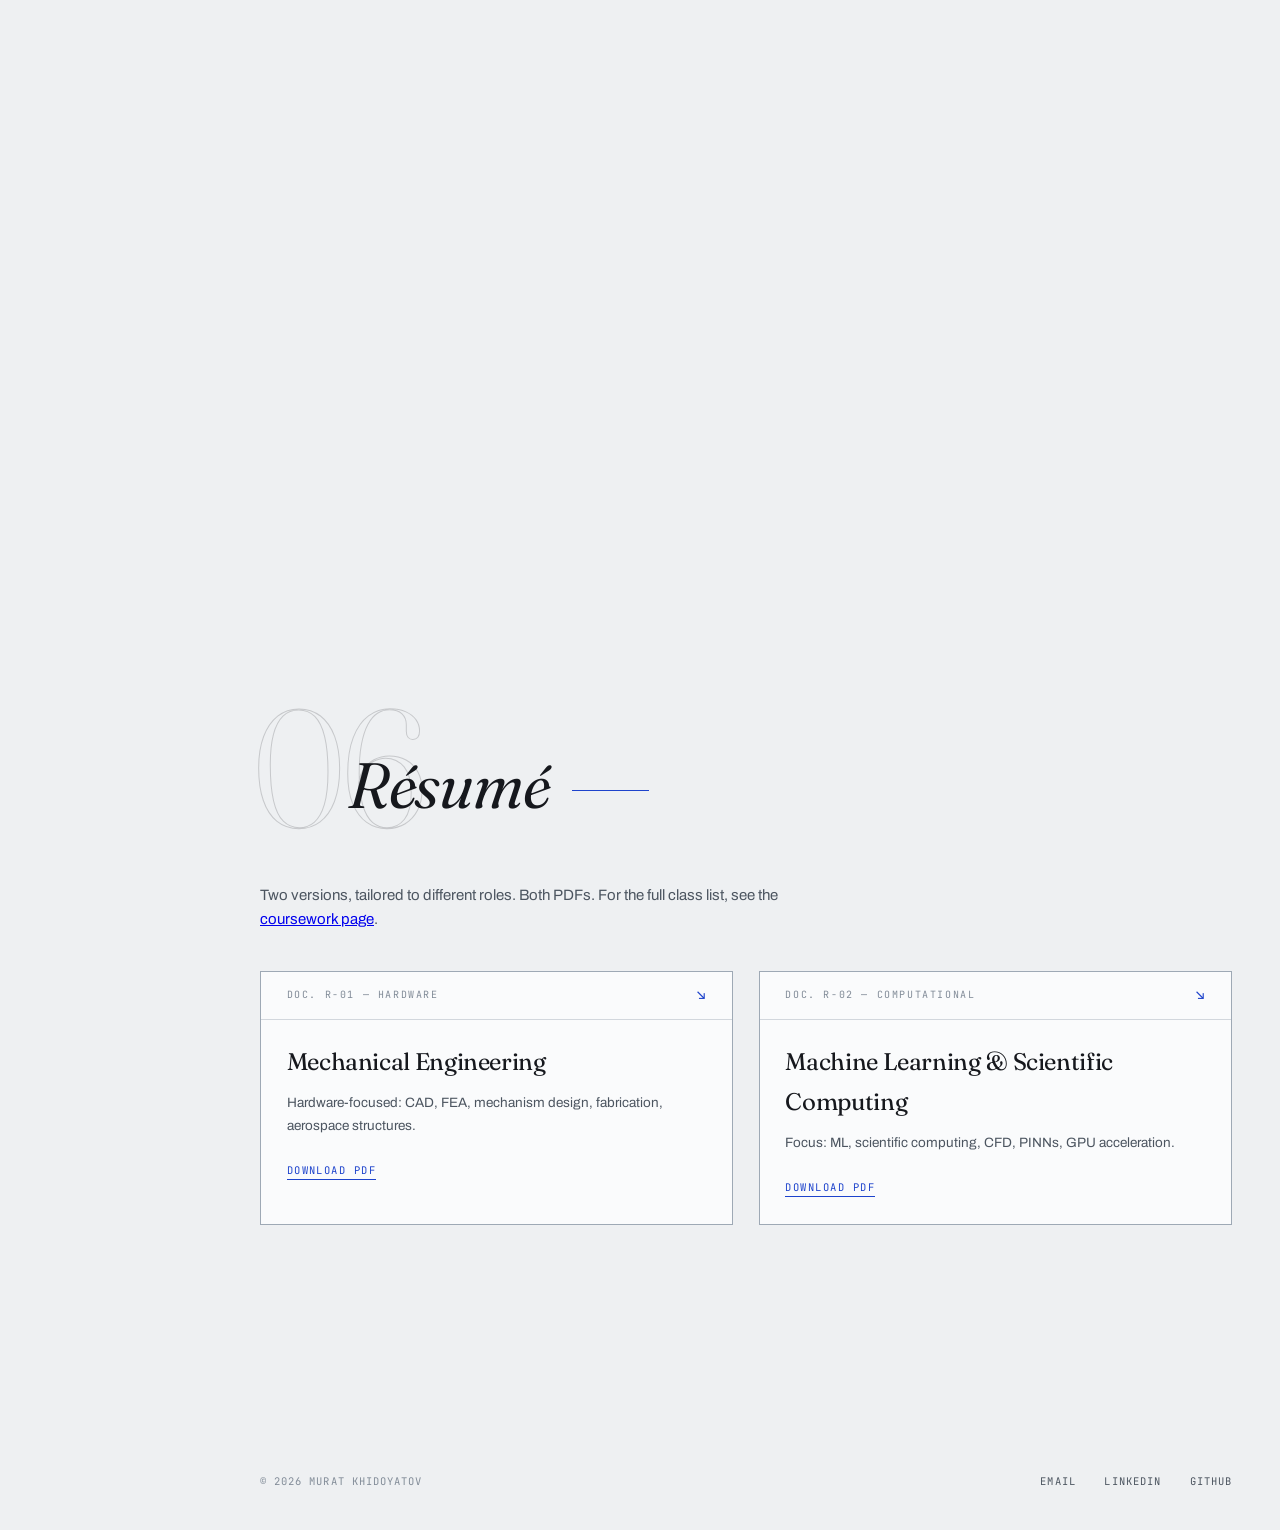
==== commit 12e02149: "renumber sections" ====
--- a/index.html
+++ b/index.html
@@ -102,10 +102,11 @@
     <a href="#" class="rail__brand">Murat<br />Khidoyatov<span>.</span></a>
     <nav class="rail__nav" id="railNav" aria-label="Sections">
       <a class="rail__link" href="#about"><i>01</i>About</a>
-      <a class="rail__link" href="#research"><i>02</i>Research</a>
-      <a class="rail__link" href="#projects"><i>03</i>Projects</a>
-      <a class="rail__link" href="#gallery"><i>04</i>Gallery</a>
-      <a class="rail__link" href="#resume"><i>05</i>Résumé</a>
+      <a class="rail__link" href="coursework.html"><i>02</i>Coursework</a>
+      <a class="rail__link" href="#research"><i>03</i>Research</a>
+      <a class="rail__link" href="#projects"><i>04</i>Projects</a>
+      <a class="rail__link" href="#gallery"><i>05</i>Gallery</a>
+      <a class="rail__link" href="#resume"><i>06</i>Résumé</a>
     </nav>
     <div class="rail__foot">
       <a href="mailto:murat.khidoyatov@yale.edu">Email</a>
@@ -127,6 +128,7 @@
   <!-- Mobile menu -->
   <nav class="mobile-menu" id="mobileMenu" aria-hidden="true">
     <a href="#about">About</a>
+    <a href="coursework.html">Coursework</a>
     <a href="#research">Research</a>
     <a href="#projects">Projects</a>
     <a href="#gallery">Gallery</a>
@@ -268,7 +270,7 @@
   <!-- RESEARCH & PUBLICATIONS -->
   <section class="section" id="research">
     <div class="section__head">
-      <span class="section__index" aria-hidden="true">02</span>
+      <span class="section__index" aria-hidden="true">03</span>
       <h2 class="section__title">Research</h2>
     </div>
 
@@ -330,7 +332,7 @@
   <!-- PROJECTS -->
   <section class="section" id="projects">
     <div class="section__head">
-      <span class="section__index" aria-hidden="true">03</span>
+      <span class="section__index" aria-hidden="true">04</span>
       <h2 class="section__title">Projects</h2>
     </div>
 
@@ -468,7 +470,7 @@
   <!-- GALLERY -->
   <section class="section section--gallery" id="gallery">
     <div class="section__head">
-      <span class="section__index" aria-hidden="true">04</span>
+      <span class="section__index" aria-hidden="true">05</span>
       <h2 class="section__title">Gallery</h2>
     </div>
 
@@ -514,7 +516,7 @@
   <!-- RESUME -->
   <section class="section" id="resume">
     <div class="section__head">
-      <span class="section__index" aria-hidden="true">05</span>
+      <span class="section__index" aria-hidden="true">06</span>
       <h2 class="section__title">Résumé</h2>
     </div>
 
